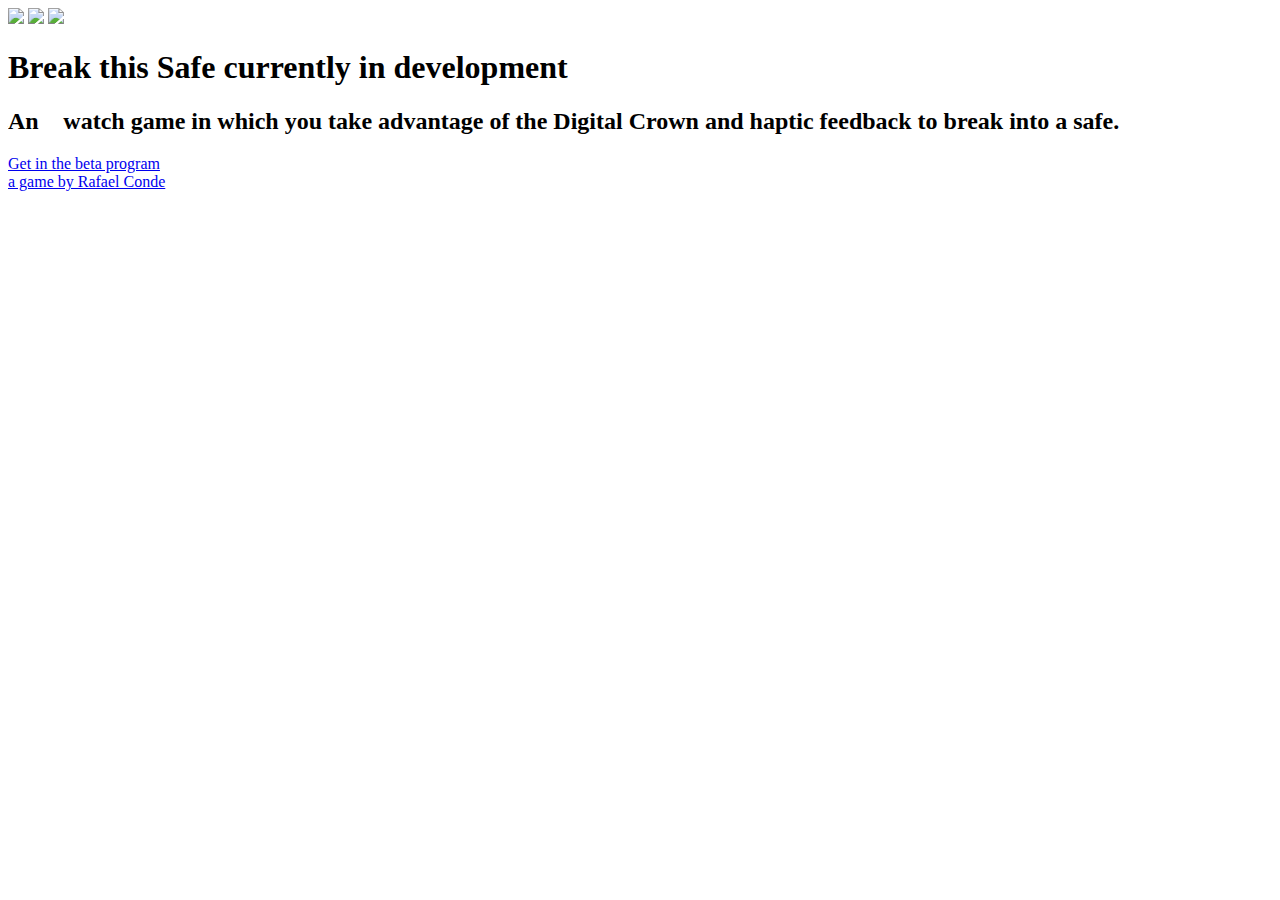
==== index.html @ e85db26f "Google Analytics" ====
<!doctype html>
<html class="no-js" lang="en">
  <head>
    <meta charset="utf-8" />
    <title>⌚ Break this Safe️</title>
    <meta name="description" content="An inovative game for your WATCH">
    <meta name="author" content="Rafael Conde">
    <meta name="viewport" content="initial-scale=1.0" />
    <link rel="stylesheet" href="css/style.css"/>
  </head>
  <body>
    <div class="column1">
      <div class="image-wrapper">
        <img src="assets/watch.png" id="watch">
        <img src="assets/UI.png" id="ui">
        <img src="assets/knob.png" id="knob">
      </div>
    </div>
    <div class="column2">
      <div class="content-wrapper">
        <div class="text-wrapper">
          <h1>Break this Safe <span class="greyed-out uppercase">currently&nbsp;in&nbsp;development</span></h1>
          <h2>An <span class="smallcaps">watch</span> game in which you take advantage of the Digital&nbsp;Crown and haptic feedback to break into a safe.</h2>
          <a href="mailto:rafahari@me.com?Subject=Hi%20Rafa!%20About%20that%20beta%20test" target="_top" class="button uppercase">Get in the beta program</a>
        </div>
      </div>
    </div>
    <div class="footer">
      <span class="greyed-out uppercase"><a href="http://rafaelconde.net">a game by Rafael Conde</a></span>
    </div>
    <script>
      (function(i,s,o,g,r,a,m){i['GoogleAnalyticsObject']=r;i[r]=i[r]||function(){
      (i[r].q=i[r].q||[]).push(arguments)},i[r].l=1*new Date();a=s.createElement(o),
      m=s.getElementsByTagName(o)[0];a.async=1;a.src=g;m.parentNode.insertBefore(a,m)
      })(window,document,'script','//www.google-analytics.com/analytics.js','ga');

      ga('create', 'UA-40334735-5', 'auto');
      ga('send', 'pageview');

    </script>
  </body>
</html>
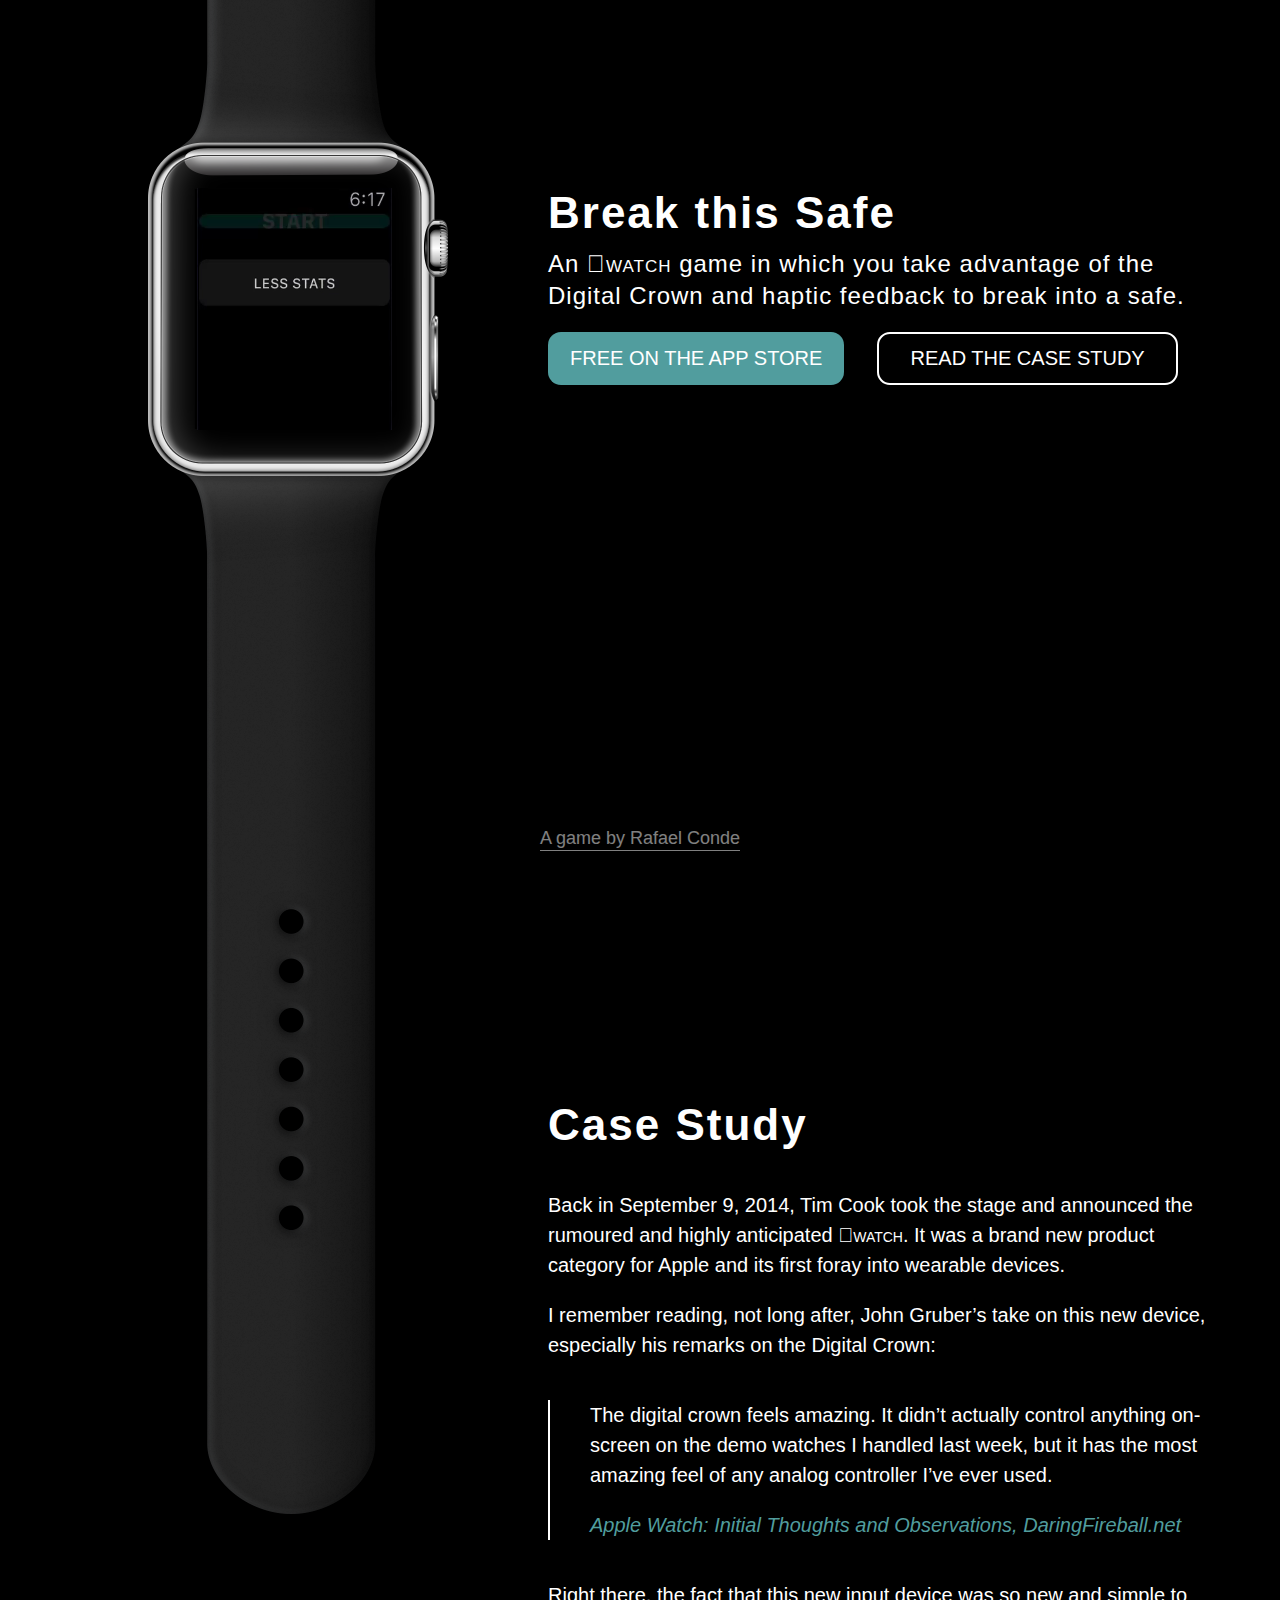
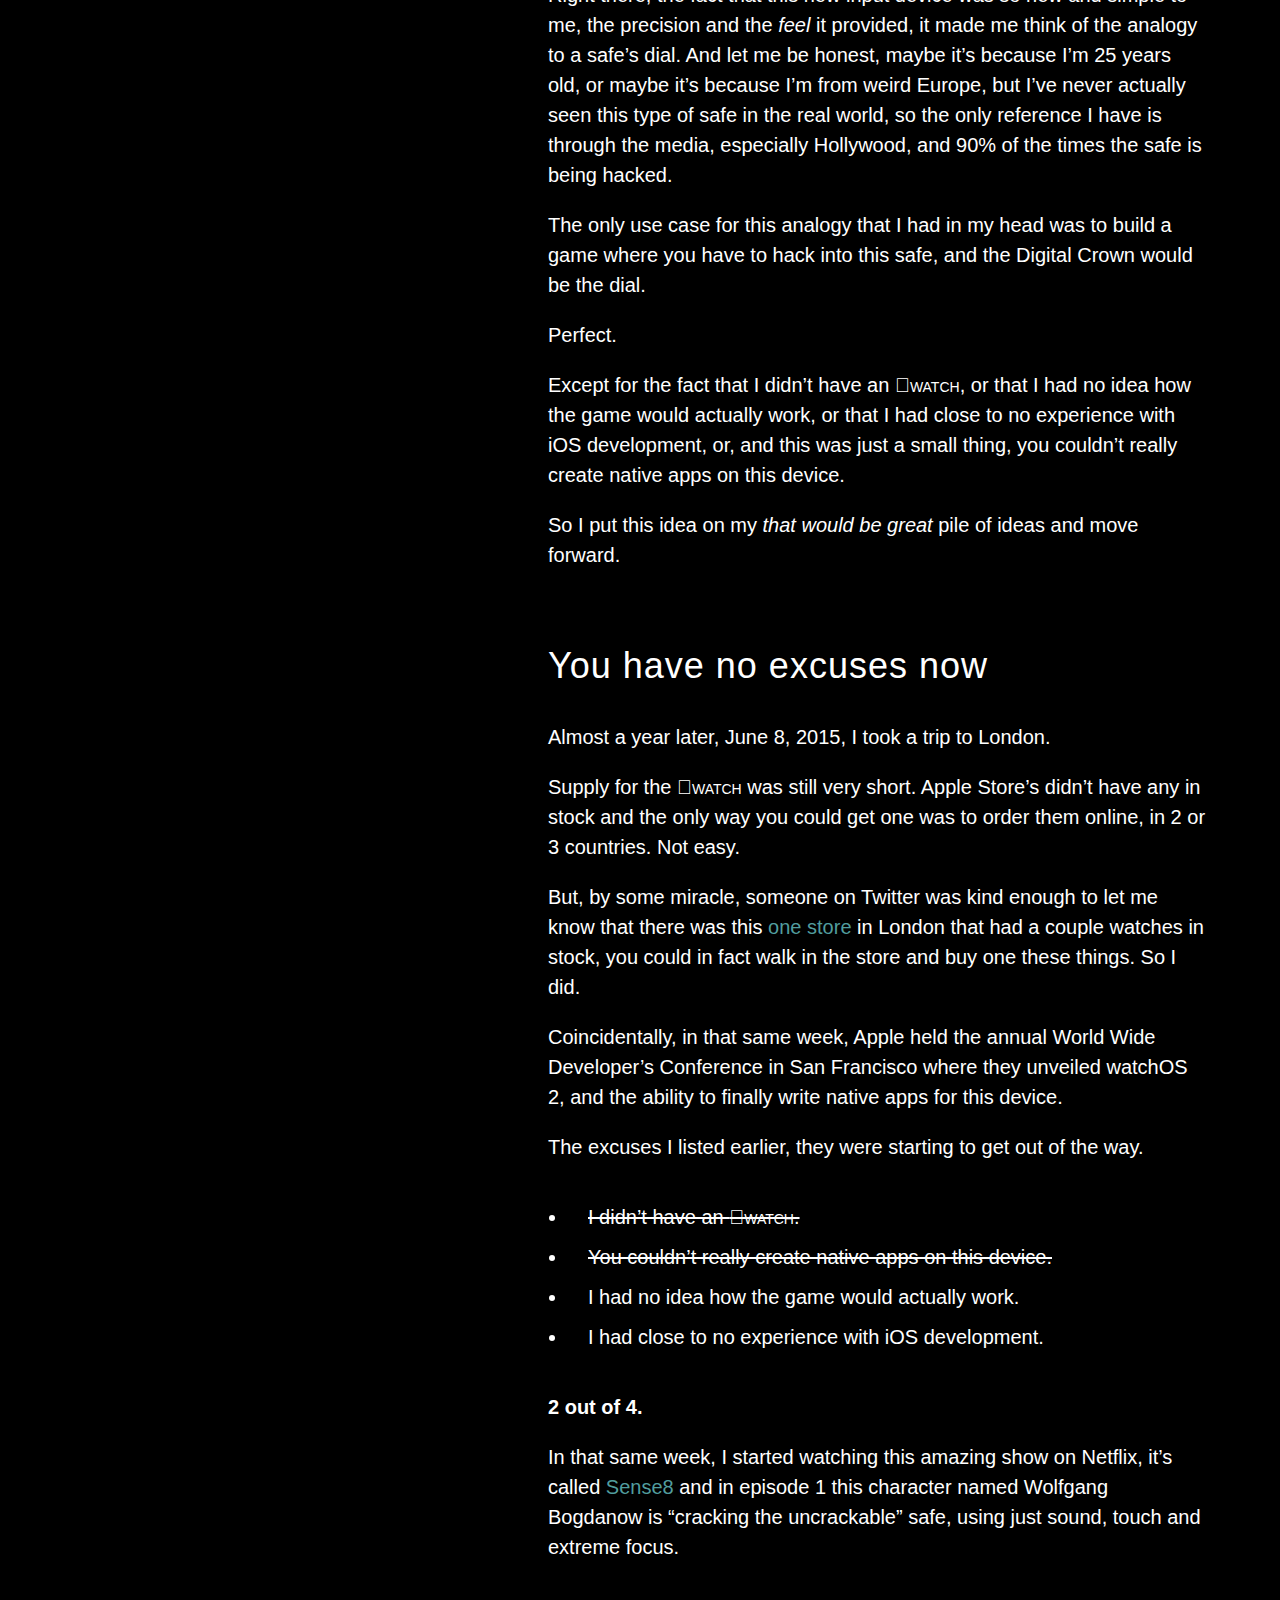
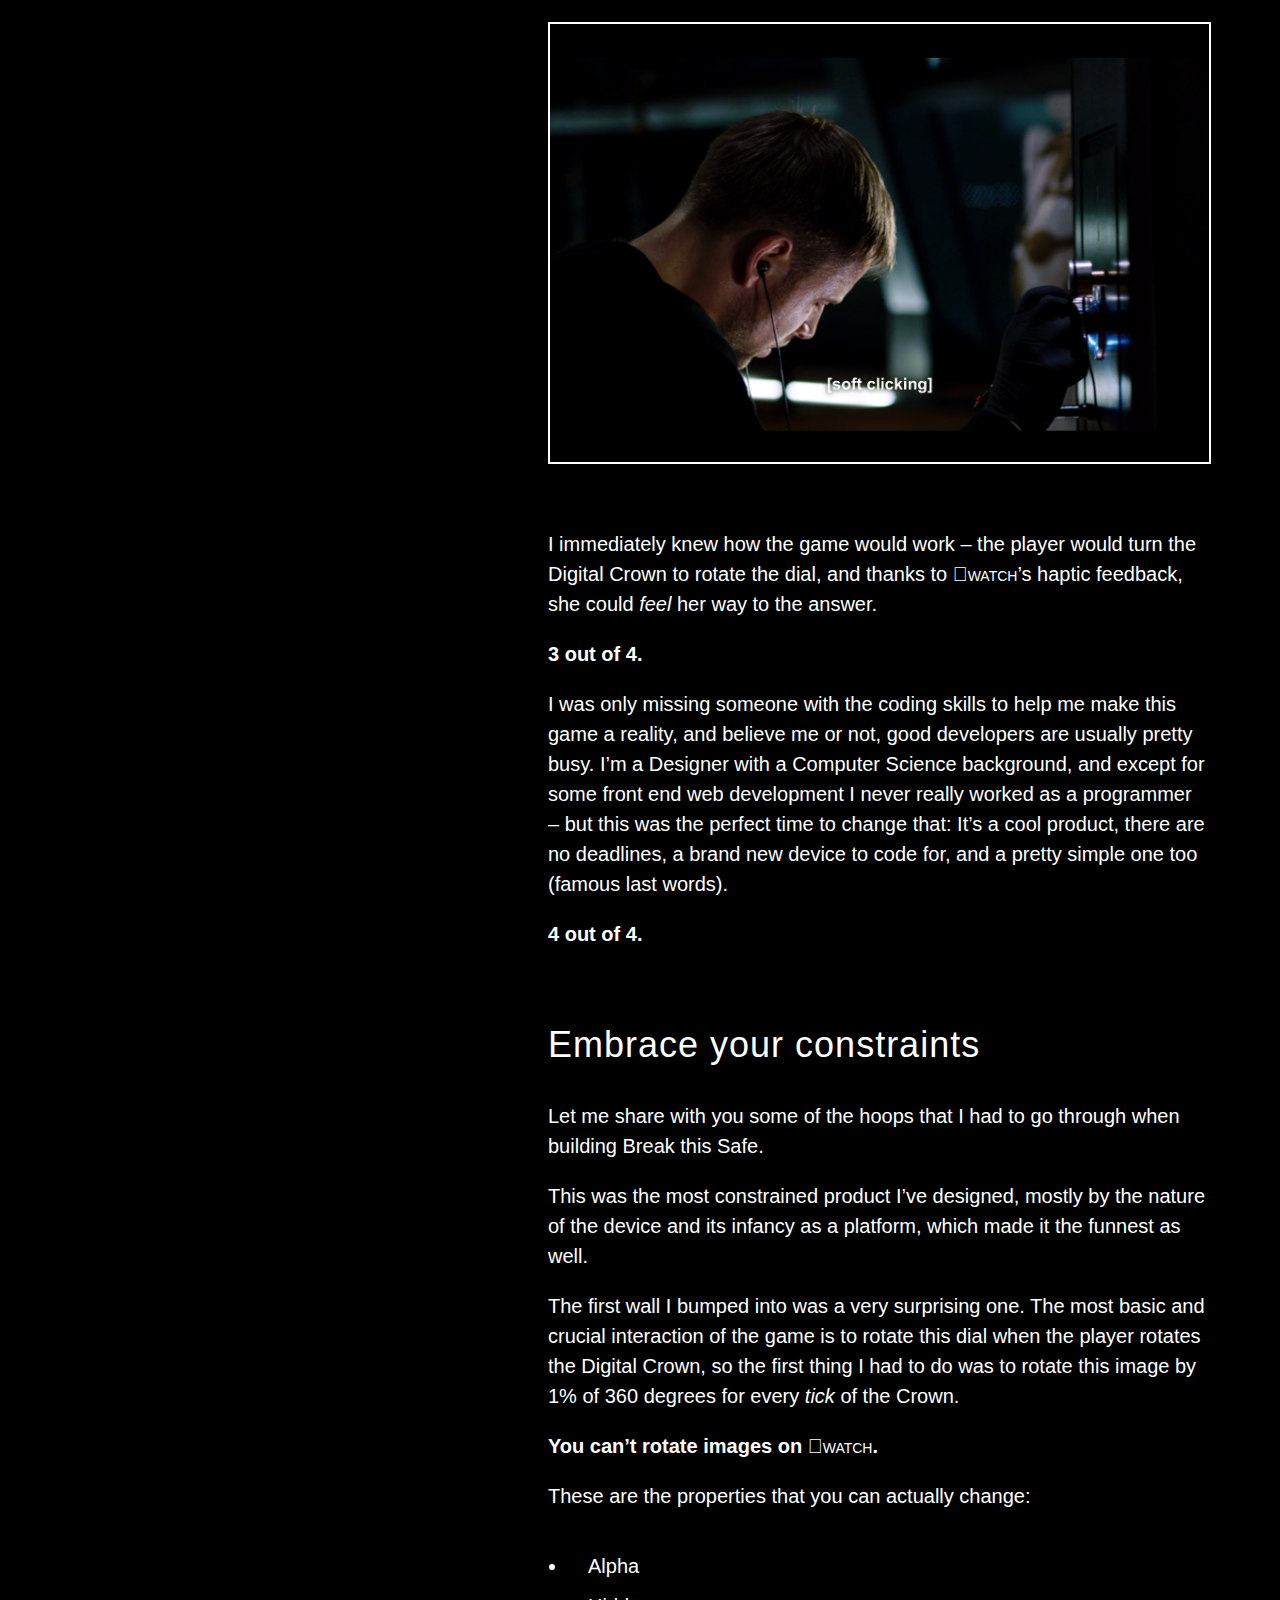
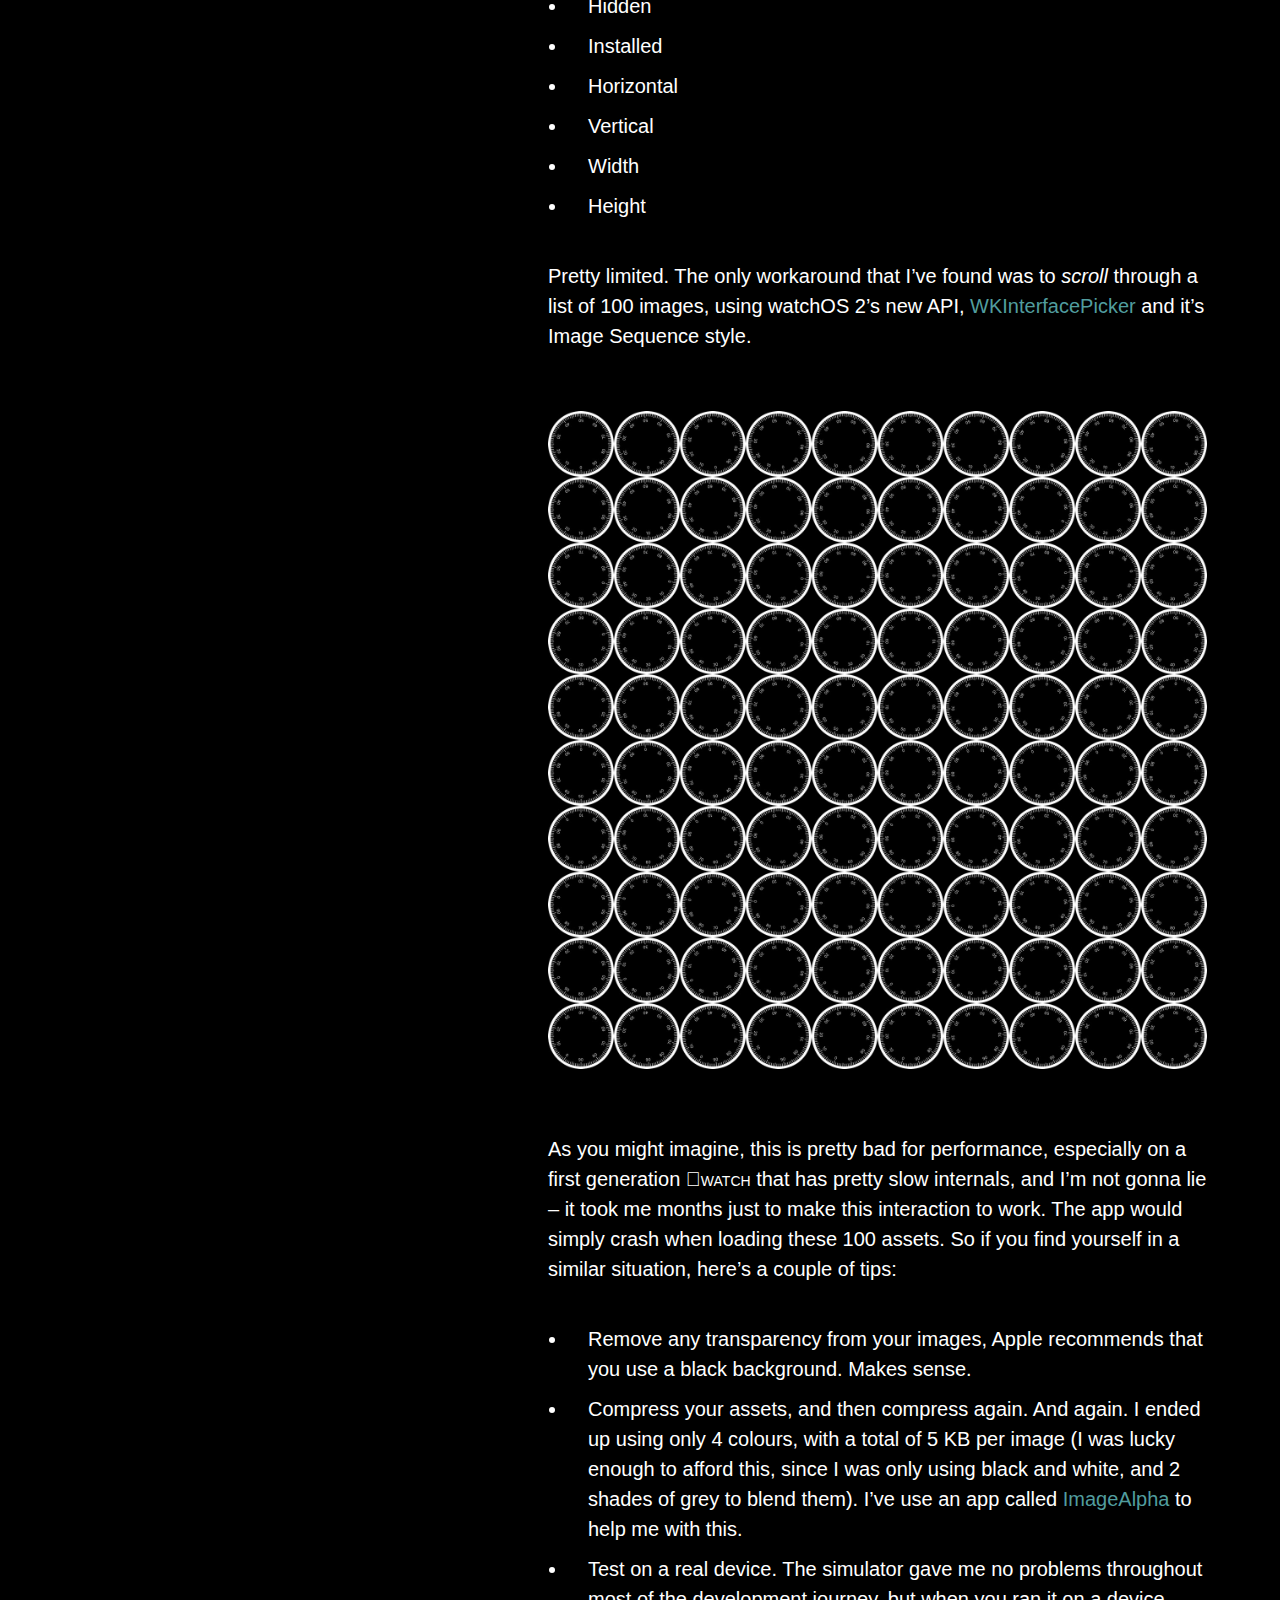
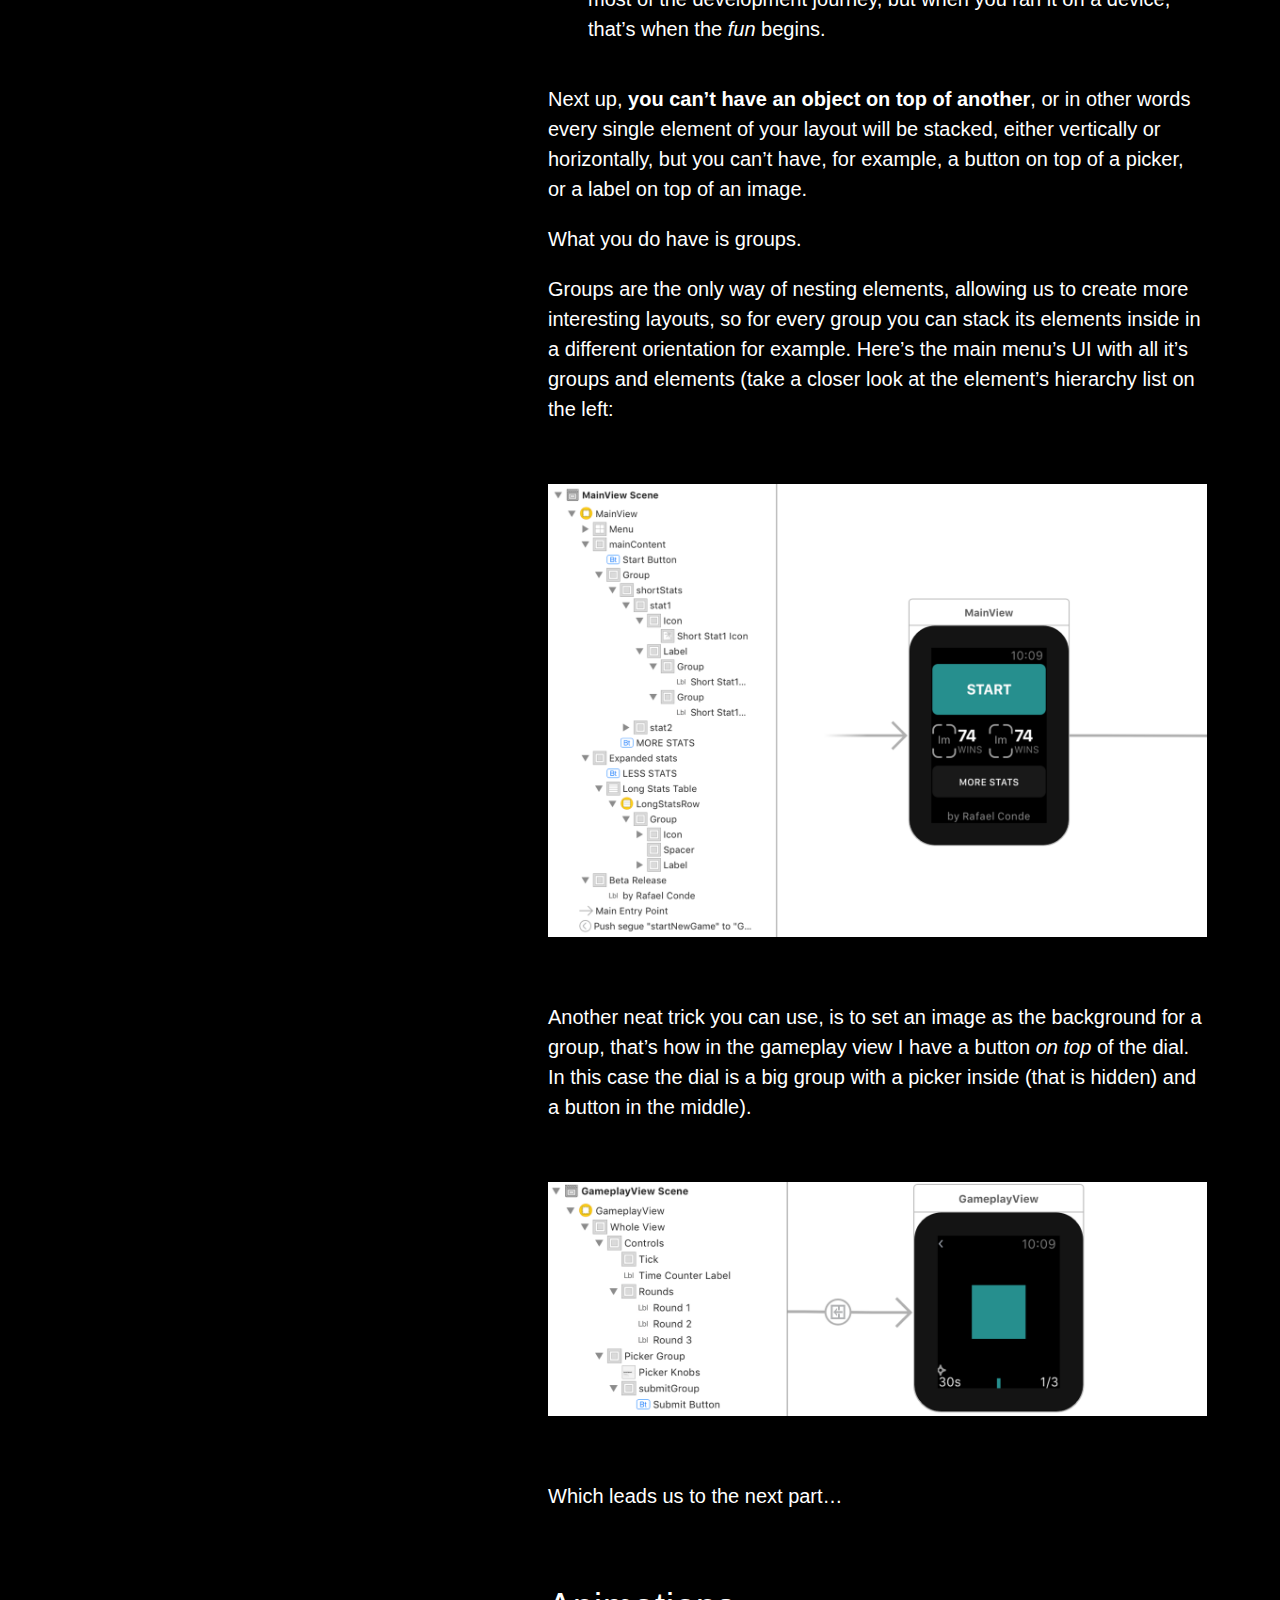
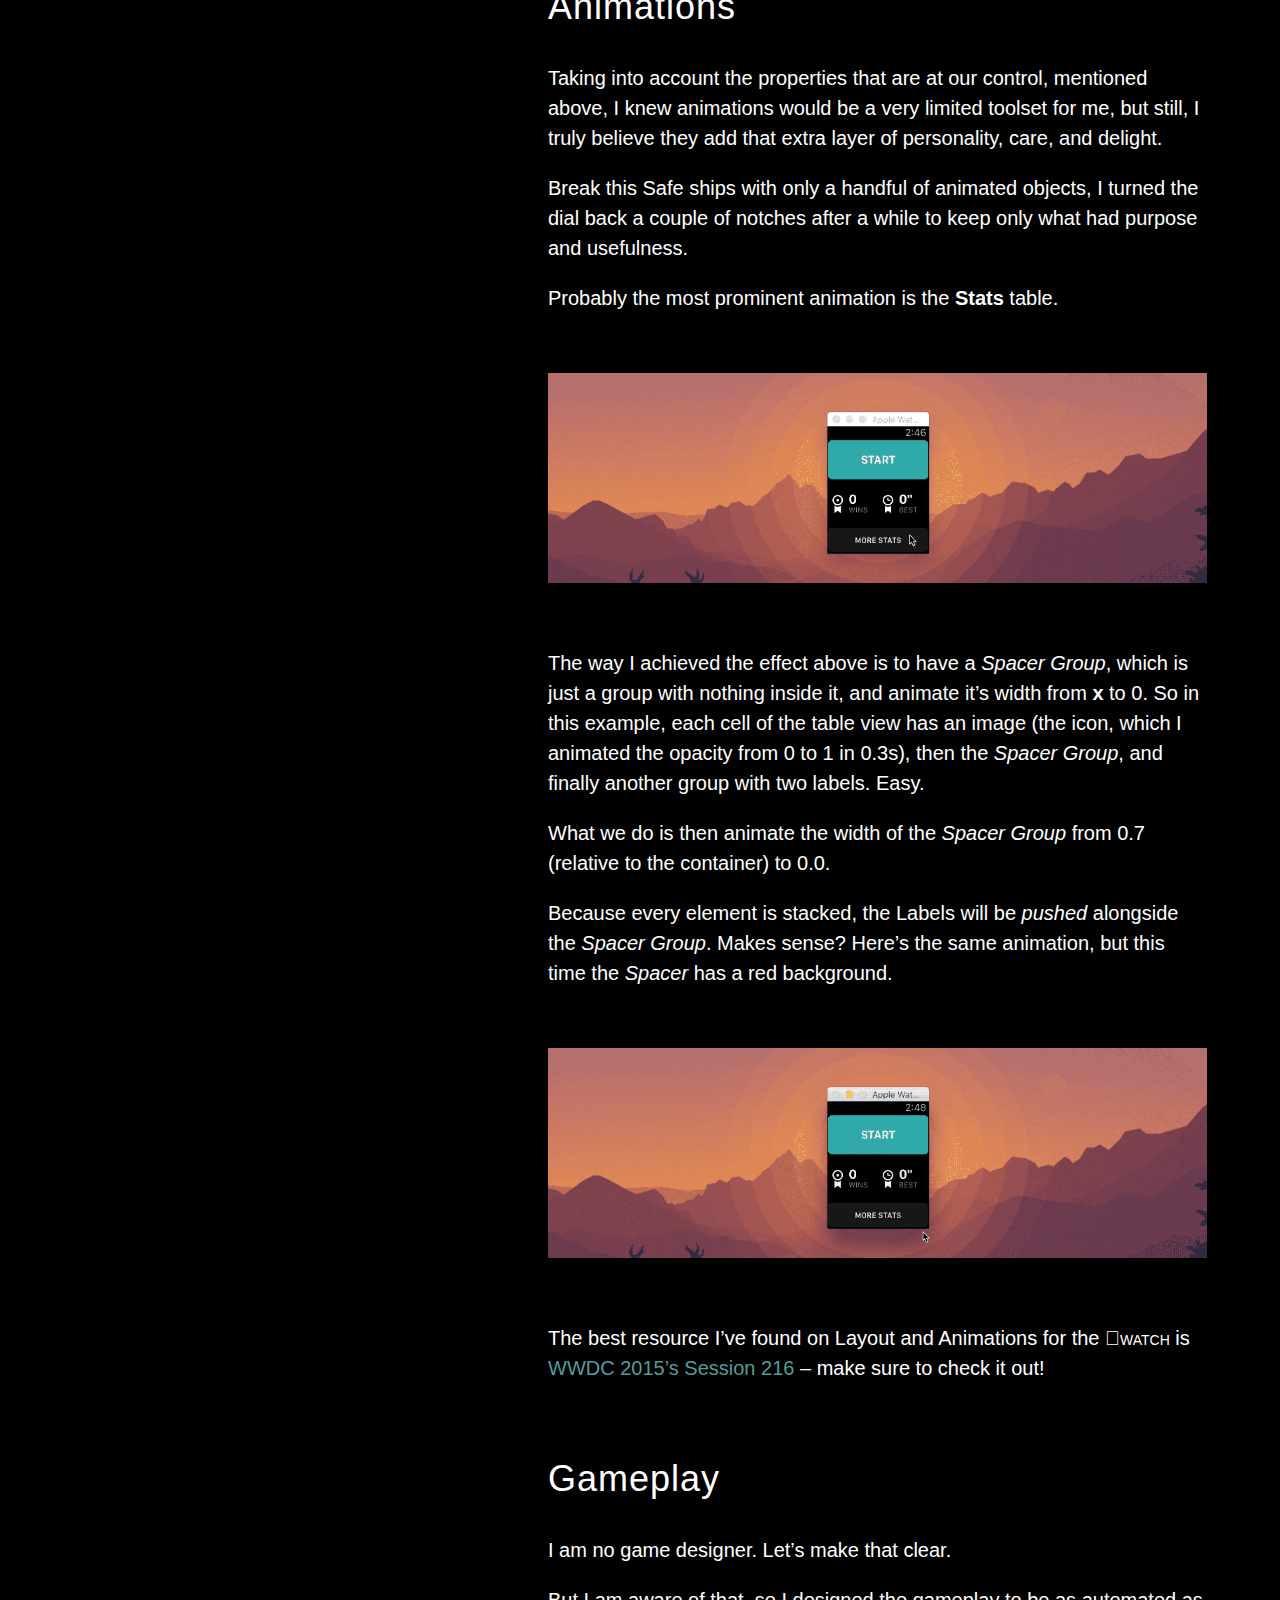
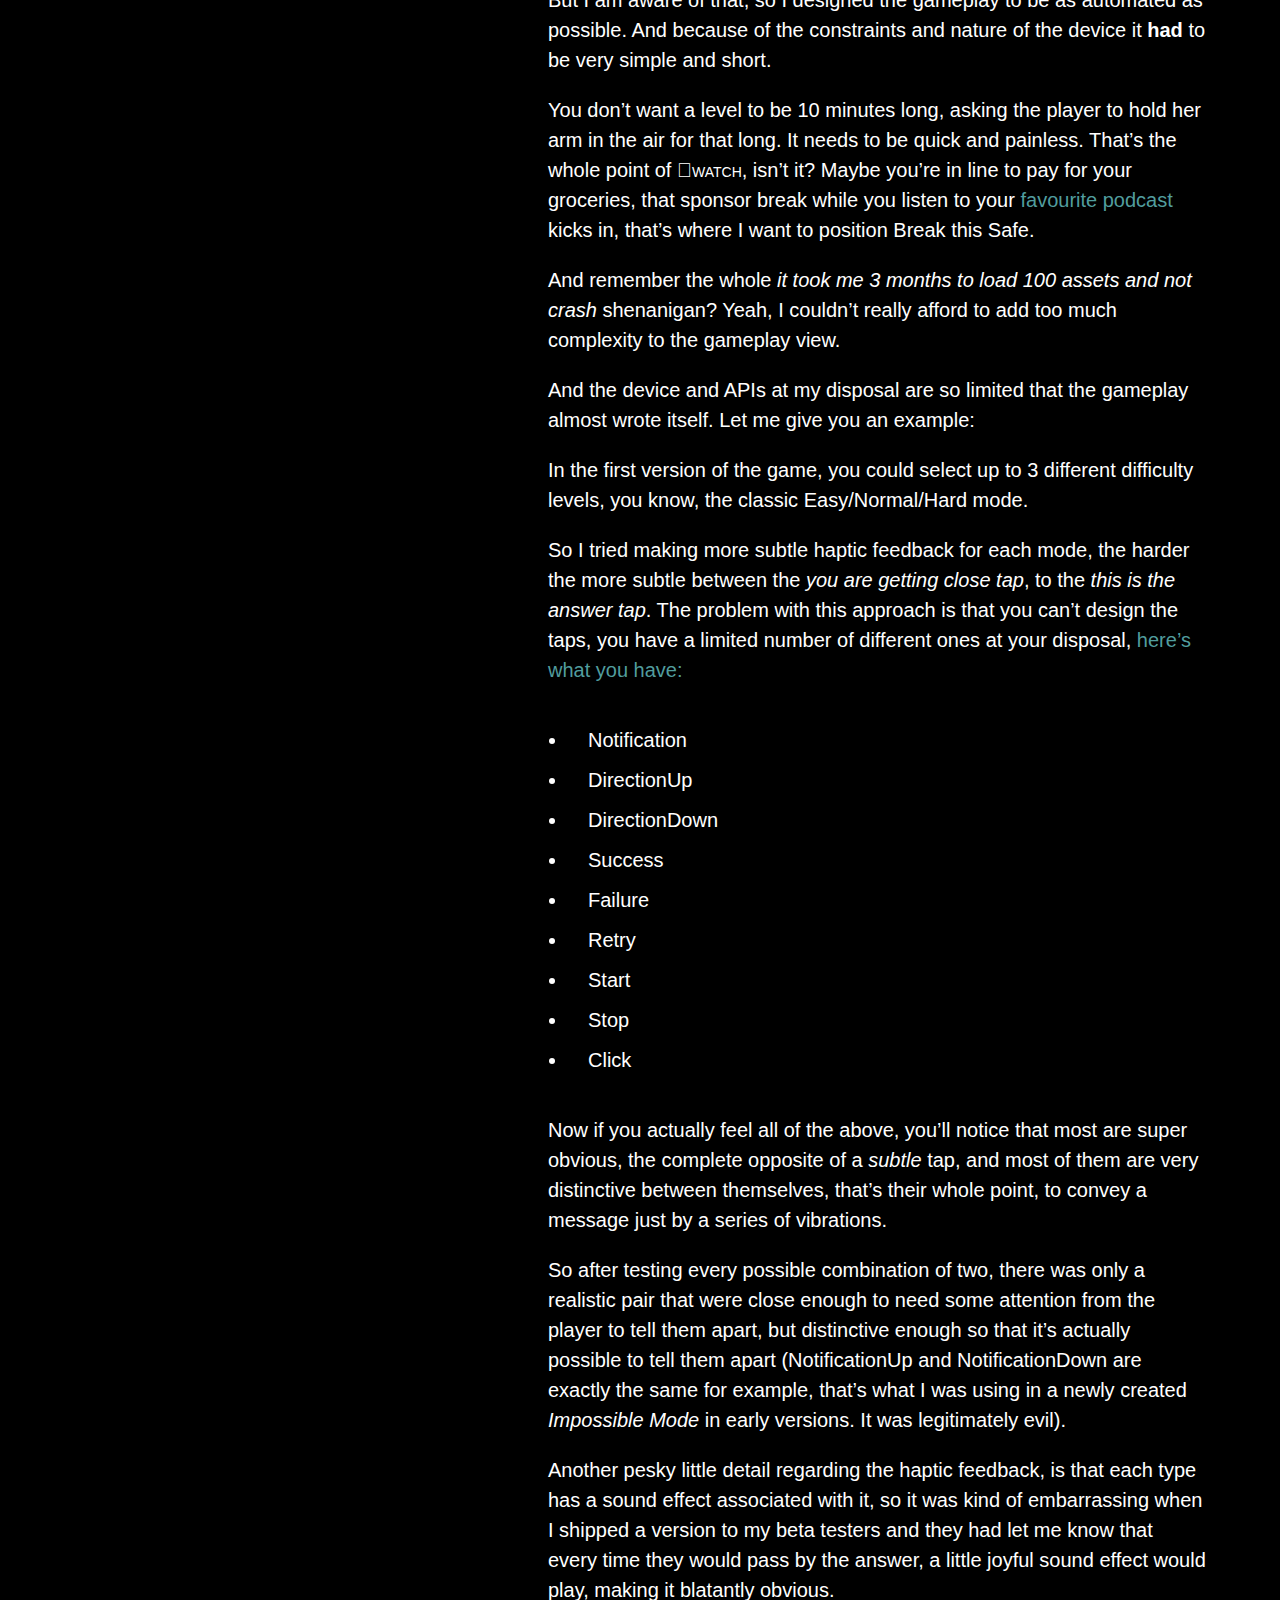
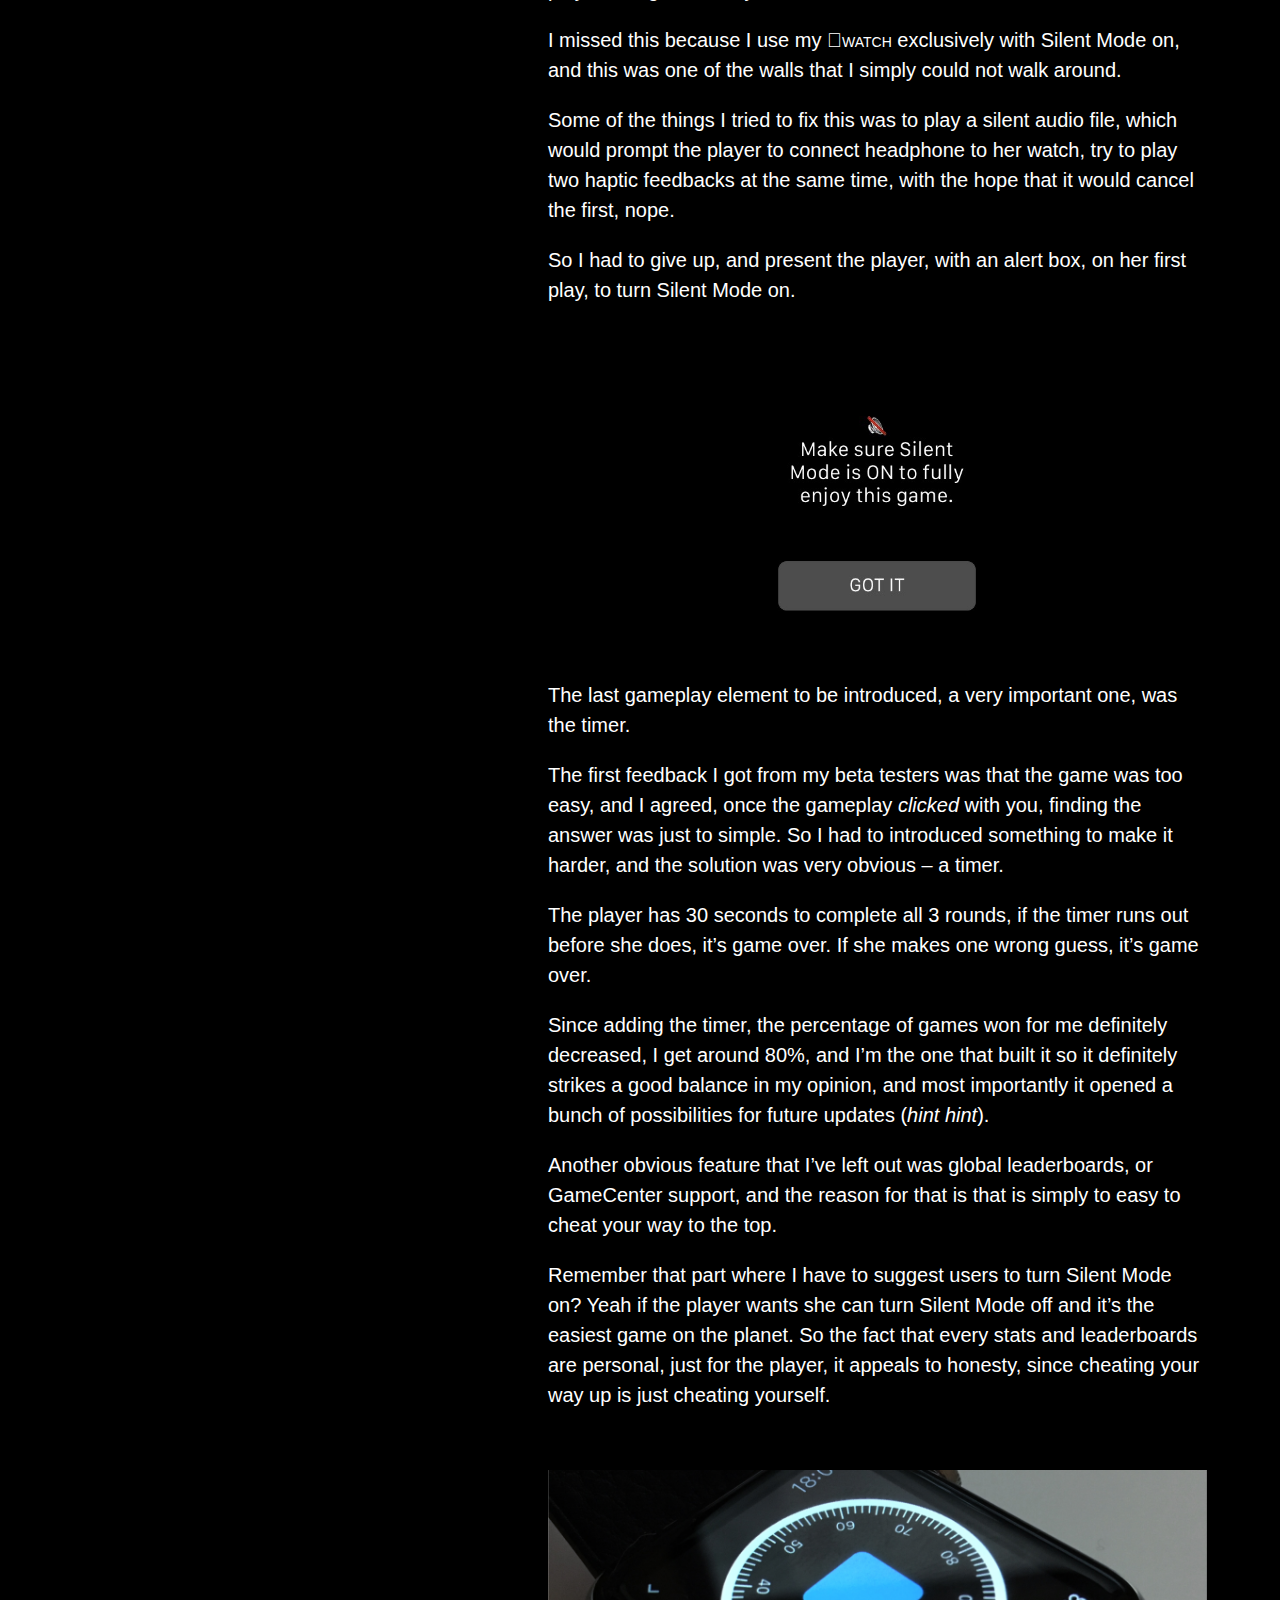
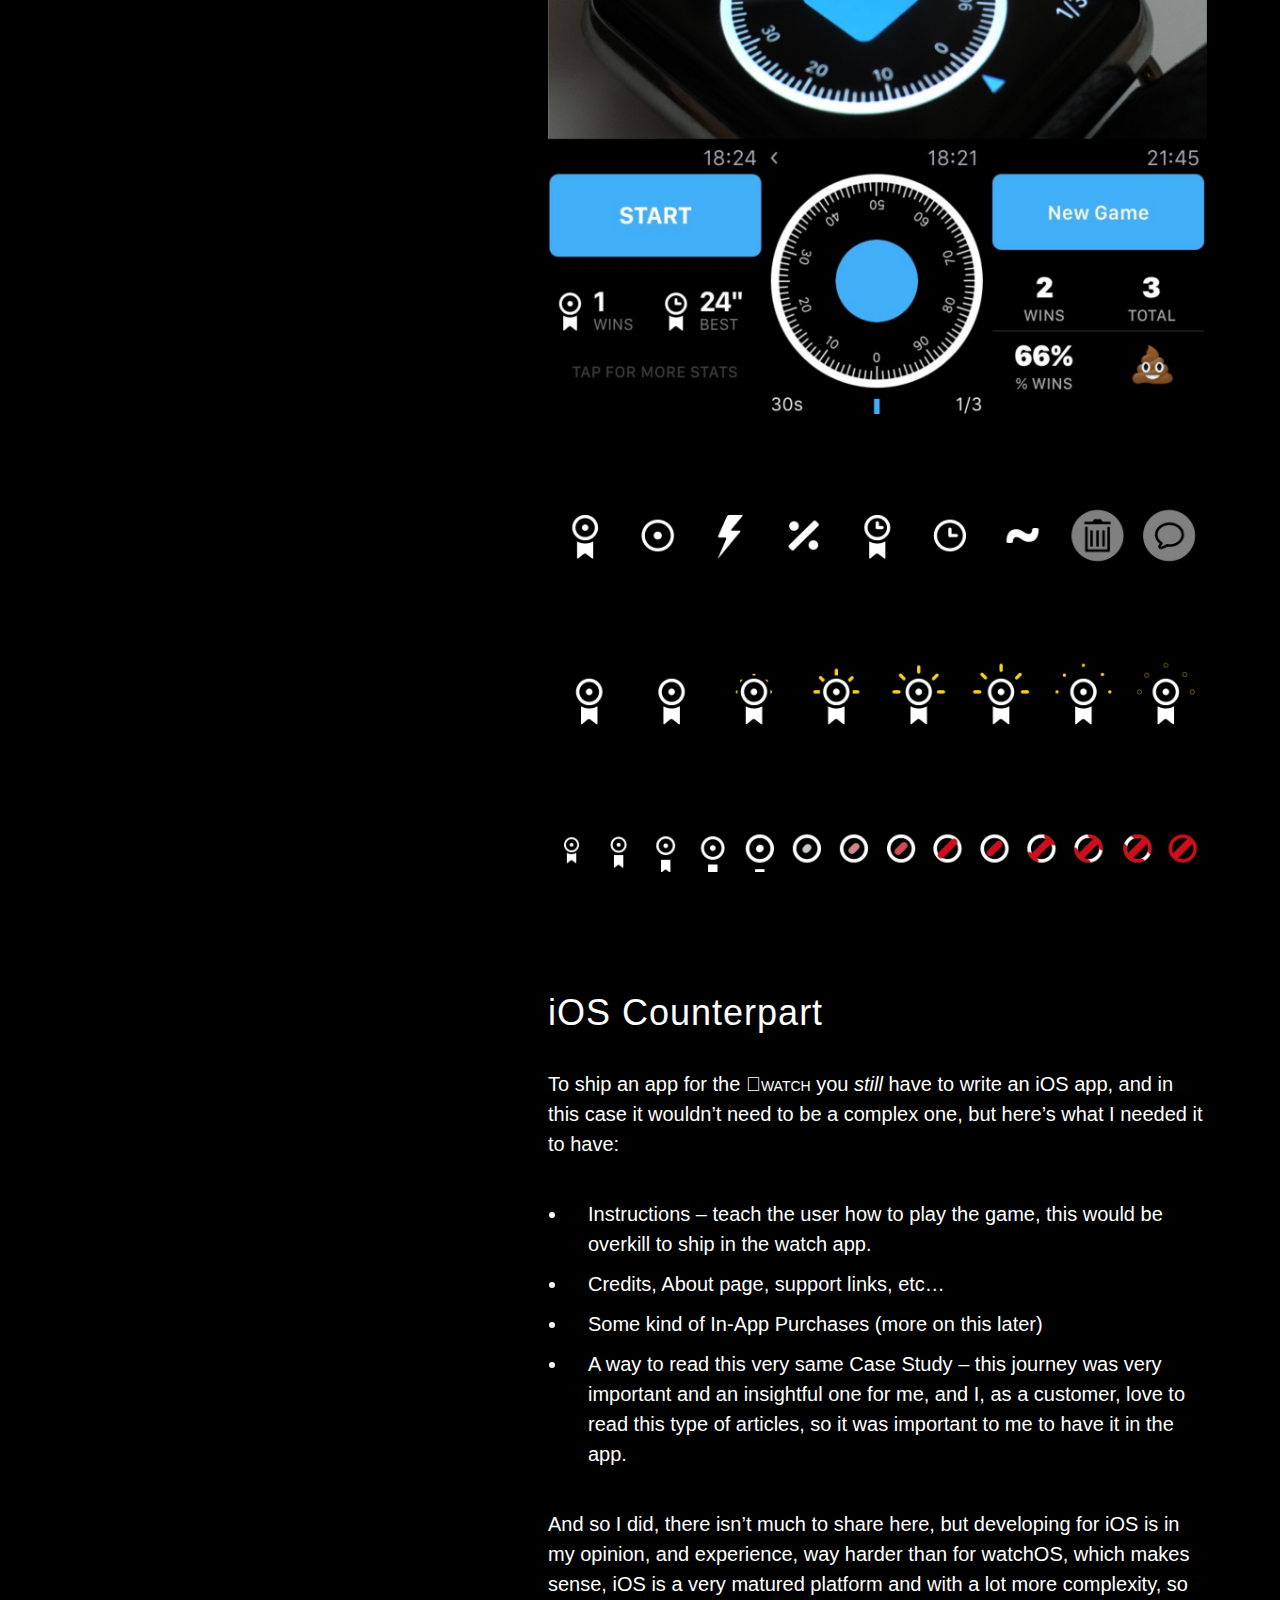
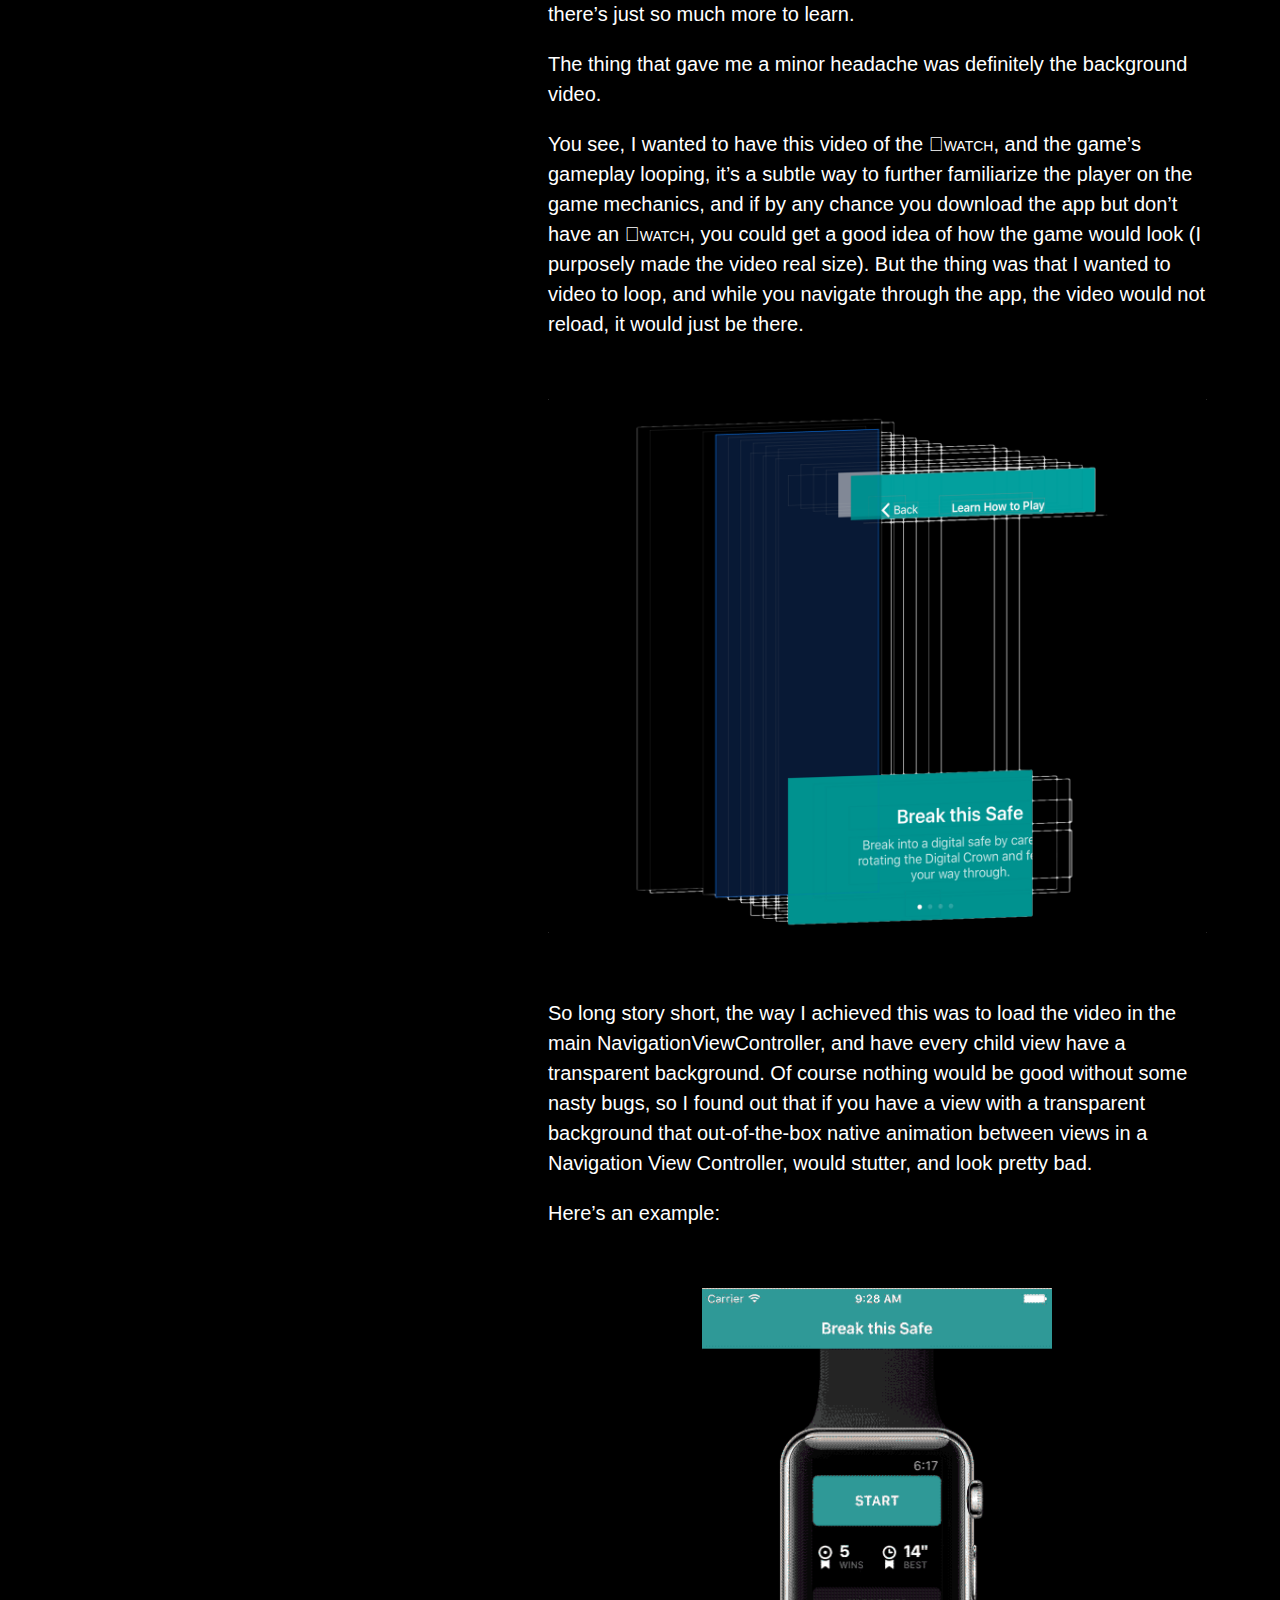
==== commit fb115663: "Case Study and slight redesign" ====
--- a/index.html
+++ b/index.html
@@ -9,24 +9,289 @@
     <link rel="stylesheet" href="css/style.css"/>
   </head>
   <body>
-    <div class="column1">
-      <div class="image-wrapper">
-        <img src="assets/watch.png" id="watch">
-        <img src="assets/UI.png" id="ui">
-        <img src="assets/knob.png" id="knob">
-      </div>
-    </div>
-    <div class="column2">
-      <div class="content-wrapper">
-        <div class="text-wrapper">
-          <h1>Break this Safe <span class="greyed-out uppercase">currently&nbsp;in&nbsp;development</span></h1>
-          <h2>An <span class="smallcaps">watch</span> game in which you take advantage of the Digital&nbsp;Crown and haptic feedback to break into a safe.</h2>
-          <a href="mailto:rafahari@me.com?Subject=Hi%20Rafa!%20About%20that%20beta%20test" target="_top" class="button uppercase">Get in the beta program</a>
+    <div class="gangsta-wrapper">
+      <div class="column1">
+        <div class="image-wrapper">
+          <img src="assets/watch.png" id="watch">
+          <video id="video" class="ui" preload="auto" muted="true" loop="loop" autoplay="true">
+            <source src="assets/gameplayVideo.mp4" type="video/mp4">
+          </video>
+          <img src="assets/poster.png" id="poster" class="ui">
         </div>
       </div>
-    </div>
-    <div class="footer">
-      <span class="greyed-out uppercase"><a href="http://rafaelconde.net">a game by Rafael Conde</a></span>
+      <div class="column2">
+        <div class="content-wrapper">
+          <div class="text-wrapper">
+            <h1>Break this Safe</h1>
+            <h2>An <span class="smallcaps">watch</span> game in which you take advantage of the Digital&nbsp;Crown and haptic feedback to break into a safe.</h2>
+            <a href="#" target="_blank" class="button uppercase">Free on the App Store</a>
+            <a href="#case-study" class="button alt-button uppercase">Read the Case Study</a>
+          </div>
+        </div>
+      </div>
+      <div class="footer">
+        <span class="greyed-out"><a href="http://rafaelconde.net" target="_blank">A game by Rafael Conde</a></span>
+      </div>
+    </div> <!-- gangsta-wrapper -->
+    <div class="" id="case-study">
+      <div class="column1">
+      </div>
+      <div class="column2">
+        <div class="content-wrapper">
+          <div class="text-wrapper">
+            <h1>Case Study</h1>
+
+            <p>Back in September 9, 2014, Tim Cook took the stage and announced the rumoured and highly anticipated <span class="smallcaps">watch</span>. It was a brand new product category for Apple and its first foray into wearable devices.</p>
+
+            <p>I remember reading, not long after, John Gruber&#8217;s take on this new device, especially his remarks on the Digital Crown:</p>
+
+            <blockquote>
+              <p>The digital crown feels amazing. It didn’t actually control anything on-screen on the demo watches I handled last week, but it has the most amazing feel of any analog controller I’ve ever used.</p>
+
+              <p><a target="_blank" href="https://daringfireball.net/2014/09/apple_watch"><em>Apple Watch: Initial Thoughts and Observations, DaringFireball.net</em></a></p>
+            </blockquote>
+
+            <p>Right there, the fact that this new input device was so new and simple to me, the precision and the <em>feel</em> it provided, it made me think of the analogy to a safe&#8217;s dial. And let me be honest, maybe it&#8217;s because I&#8217;m 25 years old, or maybe it&#8217;s because I&#8217;m from weird Europe, but I&#8217;ve never actually seen this type of safe in the real world, so the only reference I have is through the media, especially Hollywood, and 90% of the times the safe is being hacked.</p>
+
+            <p>The only use case for this analogy that I had in my head was to build a game where you have to hack into this safe, and the Digital Crown would be the dial. </p>
+
+            <p>Perfect.</p>
+
+            <p>Except for the fact that I didn&#8217;t have an <span class="smallcaps">watch</span>, or that I had no idea how the game would actually work, or that I had close to no experience with iOS development, or, and this was just a small thing, you couldn&#8217;t really create native apps on this device.</p>
+
+            <p>So I put this idea on my <em>that would be great</em> pile of ideas and move forward.</p>
+
+            <h2 id="youhavenoexcusesnow">You have no excuses now</h2>
+
+            <p>Almost a year later, June 8, 2015, I took a trip to London.</p>
+
+            <p>Supply for the <span class="smallcaps">watch</span> was still very short. Apple Store&#8217;s didn&#8217;t have any in stock and the only way you could get one was to order them online, in 2 or 3 countries. Not easy.</p>
+
+            <p>But, by some miracle, someone on Twitter was kind enough to let me know that there was this <a target="_blank" href="http://london.doverstreetmarket.com">one store</a> in London that had a couple watches in stock, you could in fact walk in the store and buy one these things. So I did.</p>
+
+            <p>Coincidentally, in that same week, Apple held the annual World Wide Developer&#8217;s Conference in San Francisco where they unveiled watchOS 2, and the ability to finally write native apps for this device.</p>
+
+            <p>The excuses I listed earlier, they were starting to get out of the way.</p>
+
+            <ul>
+              <li><span class="strikethrough">I didn&#8217;t have an <span class="smallcaps">watch</span>.</span></li>
+              <li><span class="strikethrough">You couldn&#8217;t really create native apps on this device.</span></li>
+              <li>I had no idea how the game would actually work.</li>
+              <li>I had close to no experience with iOS development.</li>
+            </ul>
+
+            <p><strong>2 out of 4.</strong></p>
+
+            <p>In that same week, I started watching this amazing show on Netflix, it&#8217;s called <a target="_blank" href="http://www.imdb.com/title/tt2431438/">Sense8</a> and in episode 1 this character named Wolfgang Bogdanow is &#8220;cracking the uncrackable&#8221; safe, using just sound, touch and extreme focus. </p>
+
+            <img src="assets/sense8.png" class="with-border" alt="Sense8 Lock-picking scene"/>
+
+            <p>I immediately knew how the game would work – the player would turn the Digital Crown to rotate the dial, and thanks to <span class="smallcaps">watch</span>&#8217;s haptic feedback, she could <em>feel</em> her way to the answer.</p>
+
+            <p><strong>3 out of 4.</strong></p>
+
+            <p>I was only missing someone with the coding skills to help me make this game a reality, and believe me or not, good developers are usually pretty busy. I&#8217;m a Designer with a Computer Science background, and except for some front end web development I never really worked as a programmer – but this was the perfect time to change that: It&#8217;s a cool product, there are no deadlines, a brand new device to code for, and a pretty simple one too (famous last words).</p>
+
+            <p><strong>4 out of 4.</strong></p>
+
+            <h2 id="embraceyourconstraints">Embrace your constraints</h2>
+
+            <p>Let me share with you some of the hoops that I had to go through when building Break this Safe.</p>
+
+            <p>This was the most constrained product I&#8217;ve designed, mostly by the nature of the device and its infancy as a platform, which made it the funnest as well.</p>
+
+            <p>The first wall I bumped into was a very surprising one. The most basic and crucial interaction of the game is to rotate this dial when the player rotates the Digital Crown, so the first thing I had to do was to rotate this image by 1% of 360 degrees for every <em>tick</em> of the Crown.</p>
+
+            <p><strong>You can&#8217;t rotate images on <span class="smallcaps">watch</span>.</strong></p>
+
+            <p>These are the properties that you can actually change:</p>
+
+            <ul>
+              <li>Alpha</li>
+              <li>Hidden</li>
+              <li>Installed</li>
+              <li>Horizontal</li>
+              <li>Vertical</li>
+              <li>Width</li>
+              <li>Height</li>
+            </ul>
+
+            <p>Pretty limited. The only workaround that I&#8217;ve found was to <em>scroll</em> through a list of 100 images, using watchOS 2&#8217;s new API, <a target="_blank" href="https://developer.apple.com/library/watchos/documentation/WatchKit/Reference/WKInterfacePicker_class/">WKInterfacePicker</a> and it&#8217;s Image Sequence style.</p>
+
+            <img src="assets/assets.jpg" alt="Assets for the knob" />
+
+            <p>As you might imagine, this is pretty bad for performance, especially on a first generation <span class="smallcaps">watch</span> that has pretty slow internals, and I&#8217;m not gonna lie – it took me months just to make this interaction to work. The app would simply crash when loading these 100 assets. So if you find yourself in a similar situation, here&#8217;s a couple of tips:</p>
+
+            <ul>
+              <li>Remove any transparency from your images, Apple recommends that you use a black background. Makes sense.</li>
+              <li>Compress your assets, and then compress again. And again. I ended up using only 4 colours, with a total of 5 KB per image (I was lucky enough to afford this, since I was only using black and white, and 2 shades of grey to blend them). I&#8217;ve use an app called <a target="_blank" href="https://pngmini.com">ImageAlpha</a> to help me with this.</li>
+              <li>Test on a real device. The simulator gave me no problems throughout most of the development journey, but when you ran it on a device, that&#8217;s when the <em>fun</em> begins.</li>
+            </ul>
+
+            <p>Next up, <strong>you can&#8217;t have an object on top of another</strong>, or in other words every single element of your layout will be stacked, either vertically or horizontally, but you can&#8217;t have, for example, a button on top of a picker, or a label on top of an image.</p>
+
+            <p>What you do have is groups.</p>
+
+            <p>Groups are the only way of nesting elements, allowing us to create more interesting layouts, so for every group you can stack its elements inside in a different orientation for example. Here&#8217;s the main menu&#8217;s UI with all it&#8217;s groups and elements (take a closer look at the element&#8217;s hierarchy list on the left:</p>
+
+            <img src="assets/groupsAndLayout.png" alt="Main Menu View" />
+
+            <p>Another neat trick you can use, is to set an image as the background for a group, that&#8217;s how in the gameplay view I have a button <em>on top</em> of the dial.
+            In this case the dial is a big group with a picker inside (that is hidden) and a button in the middle).</p>
+
+            <img src="assets/gameplayView.png" alt="Gameplay View" />
+
+            <p>Which leads us to the next part…</p>
+
+            <h2 id="animations">Animations</h2>
+
+            <p>Taking into account the properties that are at our control, mentioned above, I knew animations would be a very limited toolset for me, but still, I truly believe they add that extra layer of personality, care, and delight.</p>
+
+            <p>Break this Safe ships with only a handful of animated objects, I turned the dial back a couple of notches after a while to keep only what had purpose and usefulness.</p>
+
+            <p>Probably the most prominent animation is the <strong>Stats</strong> table.</p>
+
+            <img src="assets/menuAnimations.gif" alt="Menu Animations" />
+
+            <p>The way I achieved the effect above is to have a <em>Spacer Group</em>, which is just a group with nothing inside it, and animate it&#8217;s width from <strong>x</strong> to 0. So in this example, each cell of the table view has an image (the icon, which I animated the opacity from 0 to 1 in 0.3s), then the <em>Spacer Group</em>, and finally another group with two labels. Easy.</p>
+
+            <p>What we do is then animate the width of the <em>Spacer Group</em> from 0.7 (relative to the container) to 0.0.</p>
+
+            <p>Because every element is stacked, the Labels will be <em>pushed</em> alongside the <em>Spacer Group</em>. Makes sense? Here&#8217;s the same animation, but this time the <em>Spacer</em> has a red background.</p>
+
+            <img src="assets/menuAnimationsAnnoted.gif" alt="Menu Animations Annoteded" />
+
+            <p>The best resource I&#8217;ve found on Layout and Animations for the <span class="smallcaps">watch</span> is <a target="_blank" href="https://developer.apple.com/videos/play/wwdc2015/216/">WWDC 2015&#8217;s Session 216</a> – make sure to check it out!</p>
+
+            <h2 id="gameplay">Gameplay</h2>
+
+            <p>I am no game designer. Let&#8217;s make that clear.</p>
+
+            <p>But I am aware of that, so I designed the gameplay to be as automated as possible. And because of the constraints and nature of the device it <strong>had</strong> to be very simple and short.</p>
+
+            <p>You don&#8217;t want a level to be 10 minutes long, asking the player to hold her arm in the air for that long. It needs to be quick and painless. That&#8217;s the whole point of <span class="smallcaps">watch</span>, isn&#8217;t it? Maybe you&#8217;re in line to pay for your groceries, that sponsor break while you listen to your <a target="_blank" href="http://layout.fm">favourite podcast</a> kicks in, that&#8217;s where I want to position Break this Safe.</p>
+
+            <p>And remember the whole <em>it took me 3 months to load 100 assets and not crash</em> shenanigan? Yeah, I couldn&#8217;t really afford to add too much complexity to the gameplay view.</p>
+
+            <p>And the device and APIs at my disposal are so limited that the gameplay almost wrote itself. Let me give you an example:</p>
+
+            <p>In the first version of the game, you could select up to 3 different difficulty levels, you know, the classic Easy/Normal/Hard mode.</p>
+
+            <p>So I tried making more subtle haptic feedback for each mode, the harder the more subtle between the <em>you are getting close tap</em>, to the <em>this is the answer tap</em>. The problem with this approach is that you can&#8217;t design the taps, you have a limited number of different ones at your disposal, <a target="_blank" href="https://developer.apple.com/library/watchos/documentation/WatchKit/Reference/WKInterfaceDevice_class/#//apple_ref/c/tdef/WKHapticType">here&#8217;s what you have:</a></p>
+
+            <ul>
+              <li>Notification</li>
+              <li>DirectionUp</li>
+              <li>DirectionDown</li>
+              <li>Success</li>
+              <li>Failure</li>
+              <li>Retry</li>
+              <li>Start</li>
+              <li>Stop</li>
+              <li>Click</li>
+            </ul>
+
+            <p>Now if you actually feel all of the above, you&#8217;ll notice that most are super obvious, the complete opposite of a <em>subtle</em> tap, and most of them are very distinctive between themselves, that&#8217;s their whole point, to convey a message just by a series of vibrations.</p>
+
+            <p>So after testing every possible combination of two, there was only a realistic pair that were close enough to need some attention from the player to tell them apart, but distinctive enough so that it&#8217;s actually possible to tell them apart (NotificationUp and NotificationDown are exactly the same for example, that&#8217;s what I was using in a newly created <em>Impossible Mode</em> in early versions. It was legitimately evil).</p>
+
+            <p>Another pesky little detail regarding the haptic feedback, is that each type has a sound effect associated with it, so it was kind of embarrassing when I shipped a version to my beta testers and they had let me know that every time they would pass by the answer, a little joyful sound effect would play, making it blatantly obvious.</p>
+
+            <p>I missed this because I use my <span class="smallcaps">watch</span> exclusively with Silent Mode on, and this was one of the walls that I simply could not walk around. </p>
+
+            <p>Some of the things I tried to fix this was to play a silent audio file, which would prompt the player to connect headphone to her watch, try to play two haptic feedbacks at the same time, with the hope that it would cancel the first, nope.</p>
+
+            <p>So I had to give up, and present the player, with an alert box, on her first play, to turn Silent Mode on.</p>
+
+            <div class="image-center">
+              <img src="assets/silent.jpg" class="watch-screenshot" alt="Please turn Silent Mode on" />
+            </div>
+
+            <p>The last gameplay element to be introduced, a very important one, was the timer.</p>
+
+            <p>The first feedback I got from my beta testers was that the game was too easy, and I agreed, once the gameplay <em>clicked</em> with you, finding the answer was just to simple. So I had to introduced something to make it harder, and the solution was very obvious – a timer.</p>
+
+            <p>The player has 30 seconds to complete all 3 rounds, if the timer runs out before she does, it&#8217;s game over. If she makes one wrong guess, it&#8217;s game over.</p>
+
+            <p>Since adding the timer, the percentage of games won for me definitely decreased, I get around 80%, and I&#8217;m the one that built it so it definitely strikes a good balance in my opinion, and most importantly it opened a bunch of possibilities for future updates (<em>hint hint</em>).</p>
+
+            <p>Another obvious feature that I&#8217;ve left out was global leaderboards, or GameCenter support, and the reason for that is that is simply to easy to cheat your way to the top.</p>
+
+            <p>Remember that part where I have to suggest users to turn Silent Mode on? Yeah if the player wants she can turn Silent Mode off and it&#8217;s the easiest game on the planet. So the fact that every stats and leaderboards are personal, just for the player, it appeals to honesty, since cheating your way up is just cheating yourself.</p>
+
+            <img src="assets/oldVersions.png" alt="Older Versions of the game" />
+
+            <img src="assets/iconSet.png" alt="Icon Set" />
+
+            <img src="assets/winAnimation.png" alt="Win Animation" />
+
+            <img src="assets/gameOverAnimation.png" alt="Game Over Animation" />
+
+            <h2 id="ioscounterpart">iOS Counterpart</h2>
+
+            <p>To ship an app for the <span class="smallcaps">watch</span> you <em>still</em> have to write an iOS app, and in this case it wouldn&#8217;t need to be a complex one, but here&#8217;s what I needed it to have:</p>
+
+            <ul>
+              <li>Instructions – teach the user how to play the game, this would be overkill to ship in the watch app.</li>
+              <li>Credits, About page, support links, etc&#8230;</li>
+              <li>Some kind of In-App Purchases (more on this later)</li>
+              <li>A way to read this very same Case Study – this journey was very important and an insightful one for me, and I, as a customer, love to read this type of articles, so it was important to me to have it in the app.</li>
+            </ul>
+
+            <p>And so I did, there isn&#8217;t much to share here, but developing for iOS is in my opinion, and experience, way harder than for watchOS, which makes sense, iOS is a very matured platform and with a lot more complexity, so there&#8217;s just so much more to learn.</p>
+
+            <p>The thing that gave me a minor headache was definitely the background video. </p>
+
+            <p>You see, I wanted to have this video of the <span class="smallcaps">watch</span>, and the game&#8217;s gameplay looping, it&#8217;s a subtle way to further familiarize the player on the game mechanics, and if by any chance you download the app but don&#8217;t have an <span class="smallcaps">watch</span>, you could get a good idea of how the game would look (I purposely made the video real size). But the thing was that I wanted to video to loop, and while you navigate through the app, the video would not reload, it would just be there.</p>
+
+            <img src="assets/UISkeleton.png" alt="UI Overview" />
+
+            <p>So long story short, the way I achieved this was to load the video in the main NavigationViewController, and have every child view have a transparent background. Of course nothing would be good without some nasty bugs, so I found out that if you have a view with a transparent background that out-of-the-box native animation between views in a Navigation View Controller, would stutter, and look pretty bad. </p>
+
+            <p>Here&#8217;s an example:</p>
+
+            <div class="image-center">
+              <img src="assets/bug1.gif" class="ios-screenshot" alt="Transition Bug" />
+            </div>
+
+            <p>But it wasn&#8217;t hard to fix, I simply added the transitions myself, a basic change of opacity. Here&#8217;s how the final version of the iOS app looks like:</p>
+
+            <div class="image-center">
+              <img src="assets/iOSConterpartoverview.gif" class="ios-screenshot" alt="iOS app overview" />
+            </div>
+
+            <h2 id="businessmodel">Business Model</h2>
+
+            <p>I&#8217;ve had long discussions about how I would price the game with myself, but after listening to <a target="_blank" href="https://www.relay.fm/radar/18">episode 18 of Under the Radar</a>, a podcast about iOS Development hosted by my heroes <a target="_blank" href="https://marco.org">Marco Arment</a> and <a target="_blank" href="https://david-smith.org">David Smith</a>, I&#8217;ve decided to go with Free, with donations.</p>
+
+            <p>The huge factor that influenced me to take this route is the fact that there is no way to prevent anyone to buy the app, if the player doesn&#8217;t have an <span class="smallcaps">watch</span>. Meaning that if the app would have an upfront cost, I would probably get a ton of emails from people that bought it and had no way to actually play it.</p>
+
+            <p>In-App Purchases were out of the table giving the way the game is built, at the moment I have no way to <em>lock</em> features and still be proud of the result.</p>
+
+            <p>Oh, and I hate ads.</p>
+
+            <p>So in the end I&#8217;ve opted to offer the game for free, with an optional tip jar (again, inspired by David Smith).</p>
+
+            <div class="image-center">
+              <img src="assets/donations.jpg" class="ios-screenshot" alt="Donations" />
+            </div>
+
+            <h2 id="closingremarks">Closing remarks</h2>
+
+            <p>Designing and building this game was the most fun I had in a long time, and a great way for me, a designer, to dip my toes in the programming world – the limitations of this platform were big eye openers and that feeling when you <em>finally</em> find a way around a problem you had, that feeling, is something else!</p>
+
+            <p>To be honest I have no big expectations or goals for this project, I genuinely hope people can have fun playing it and it would be a dream come true if I can justify continued development, I have some big ideas for the future.</p>
+
+            <p>Thank you so much for reading this, which to be honest is more of a journal than a case study, I hope you found it useful in some way.</p>
+
+            <img src="assets/signature.png" class="signature" alt="Signature" />
+            <p>– Rafael Conde</p>
+
+            <img src="assets/logo.png" class="logo" alt="Break this Safe Logo" />
+            <a target="_blank" href="#" target="_top" class="button uppercase">Free on the App Store</a>
+          </div>
+        </div>
+      </div>
     </div>
     <script>
       (function(i,s,o,g,r,a,m){i['GoogleAnalyticsObject']=r;i[r]=i[r]||function(){
@@ -36,7 +301,6 @@
 
       ga('create', 'UA-40334735-5', 'auto');
       ga('send', 'pageview');
-
     </script>
   </body>
 </html>
--- a/css/style.css
+++ b/css/style.css
@@ -0,0 +1,287 @@
+body {
+  font-family: -apple-system,BlinkMacSystemFont,"Segoe UI",Roboto,Oxygen,Ubuntu,Cantarell,"Open Sans","Helvetica Neue",sans-serif;
+  font-weight: 400;
+  font-size: 20px;
+  color: #fff; }
+
+h1 {
+  font-weight: 600;
+  font-size: 44px;
+  letter-spacing: 2px;
+  margin: 0; }
+  @media (max-width: 320px) {
+    h1 {
+      font-size: 36px; } }
+  h1 span {
+    font-size: 20px;
+    letter-spacing: 1px;
+    font-weight: 400; }
+    @media (max-width: 320px) {
+      h1 span {
+        font-size: 18px; } }
+
+h2 {
+  font-size: 24px;
+  font-weight: 300;
+  letter-spacing: 1px;
+  line-height: 32px;
+  margin: 10px 0 20px 0; }
+  @media (max-width: 320px) {
+    h2 {
+      font-size: 20px; } }
+
+a {
+  color: inherit; }
+
+.smallcaps {
+  font-variant: small-caps;
+  font-weight: 500; }
+
+.uppercase {
+  text-transform: uppercase; }
+
+.greyed-out {
+  opacity: 0.5; }
+
+.button {
+  display: block;
+  position: relative;
+  float: left;
+  width: 100%;
+  padding: 15px 0 15px 0;
+  background: #519D9E;
+  border-radius: 13px;
+  text-align: center;
+  font-weight: 500;
+  color: #fff;
+  text-decoration: none;
+  -webkit-transition: background 0.3s ease;
+  -moz-transition: background 0.3s ease;
+  -o-transition: background 0.3s ease;
+  transition: background 0.3s ease; }
+  @media (max-width: 900px) {
+    .button {
+      margin: auto; } }
+  @media (min-width: 500px) {
+    .button {
+      max-width: 45%; } }
+  @media (max-width: 1100px) {
+    .button {
+      max-width: 100%;
+      margin-bottom: 20px; } }
+  .button:hover {
+    background: #1d3839;
+    -webkit-transition: background 0.3s ease;
+    -moz-transition: background 0.3s ease;
+    -o-transition: background 0.3s ease;
+    transition: background 0.3s ease; }
+
+.alt-button {
+  background: none;
+  border: 2px solid #fff;
+  margin-left: 5%;
+  padding: 13px 0 13px 0; }
+  @media (min-width: 500px) {
+    .alt-button {
+      max-width: 45%; } }
+  @media (max-width: 1100px) {
+    .alt-button {
+      max-width: 100%;
+      margin-left: 0; } }
+
+html,
+body {
+  margin: 0;
+  background: #000;
+  position: relative; }
+
+.gangsta-wrapper {
+  height: 100vh; }
+
+.column1 {
+  position: relative;
+  width: 35vw;
+  height: 100vh;
+  float: left; }
+  @media (max-width: 900px) {
+    .column1 {
+      position: absolute;
+      width: 100vw; } }
+
+.column2 {
+  position: relative;
+  width: 65vw;
+  height: 100vh;
+  float: left; }
+  @media (max-width: 900px) {
+    .column2 {
+      position: absolute;
+      width: 100vw;
+      background: rgba(0, 0, 0, 0.6); } }
+
+.image-wrapper {
+  position: relative;
+  top: 50%;
+  -webkit-transform: translateY(-50%);
+  -ms-transform: translateY(-50%);
+  transform: translateY(-50%);
+  position: absolute;
+  width: 300px;
+  height: 2128px; }
+  @media (max-height: 740px) {
+    .image-wrapper {
+      top: 45%;
+      -webkit-transform: translateY(-45%);
+      -ms-transform: translateY(-45%);
+      transform: translateY(-45%); } }
+  .image-wrapper #poster {
+    display: none; }
+  @media (min-width: 900px) {
+    .image-wrapper {
+      right: 0; } }
+  @media (max-width: 900px) {
+    .image-wrapper {
+      position: relative;
+      margin: auto; }
+      .image-wrapper #video {
+        display: none; }
+      .image-wrapper #poster {
+        display: inline; }
+      .image-wrapper img {
+        filter: blur(15px);
+        -webkit-filter: blur(15px); } }
+
+#watch {
+  position: absolute;
+  right: 0;
+  width: 300px; }
+
+.ui {
+  position: absolute;
+  top: 802px;
+  right: 56px;
+  width: 195px; }
+
+.content-wrapper {
+  height: 2128px;
+  padding-left: 100px; }
+  @media (max-width: 900px) {
+    .content-wrapper {
+      padding-left: 0; } }
+
+.gangsta-wrapper .content-wrapper {
+  position: relative;
+  top: 50%;
+  -webkit-transform: translateY(-50%);
+  -ms-transform: translateY(-50%);
+  transform: translateY(-50%); }
+  @media (max-height: 740px) {
+    .gangsta-wrapper .content-wrapper {
+      top: 45%;
+      -webkit-transform: translateY(-45%);
+      -ms-transform: translateY(-45%);
+      transform: translateY(-45%); } }
+
+.text-wrapper {
+  position: relative;
+  width: 90%;
+  max-width: 700px;
+  top: 802px; }
+  @media (max-width: 900px) {
+    .text-wrapper {
+      max-width: 640px;
+      margin: auto; } }
+
+.footer {
+  position: absolute;
+  top: 92vh;
+  width: 100%;
+  text-align: center;
+  font-size: 18px; }
+  @media (max-height: 540px) {
+    .footer {
+      bottom: 10px; } }
+  .footer .greyed-out {
+    padding-bottom: 2px;
+    border-bottom: 1px solid #fff;
+    -webkit-transition: opacity 0.3s ease;
+    -moz-transition: opacity 0.3s ease;
+    -o-transition: opacity 0.3s ease;
+    transition: opacity 0.3s ease; }
+    .footer .greyed-out a {
+      text-decoration: none; }
+  .footer .greyed-out:hover {
+    opacity: 1;
+    -webkit-transition: opacity 0.3s ease;
+    -moz-transition: opacity 0.3s ease;
+    -o-transition: opacity 0.3s ease;
+    transition: opacity 0.3s ease; }
+
+#case-study h1 {
+  margin-bottom: 40px; }
+#case-study h2 {
+  font-weight: 400;
+  font-size: 36px;
+  color: #FFFFFF;
+  margin-top: 80px;
+  margin-bottom: 40px; }
+#case-study p {
+  font-size: 20px;
+  color: #FFFFFF;
+  line-height: 30px;
+  margin-bottom: 20px; }
+#case-study a {
+  color: #519D9E;
+  text-decoration: none; }
+#case-study blockquote {
+  border-left: 2px solid #fff;
+  padding-left: 40px;
+  -webkit-margin-start: 0;
+  -webkit-margin-end: 0;
+  margin-top: 40px;
+  margin-bottom: 40px; }
+#case-study ul {
+  margin-top: 40px;
+  margin-bottom: 40px;
+  -webkit-padding-start: 20px; }
+  #case-study ul li {
+    margin-bottom: 10px;
+    padding-left: 20px;
+    line-height: 30px; }
+#case-study .strikethrough {
+  text-decoration: line-through; }
+#case-study img {
+  width: 100%;
+  margin: auto;
+  margin-top: 40px;
+  margin-bottom: 40px; }
+#case-study .image-center {
+  width: 100%;
+  text-align: center; }
+#case-study .out-of-bounds {
+  height: 78px;
+  width: auto; }
+#case-study .with-border {
+  border: 2px solid #fff; }
+#case-study .watch-screenshot {
+  max-width: 200px; }
+#case-study .ios-screenshot {
+  max-width: 350px; }
+#case-study .signature {
+  max-width: 190px;
+  margin-bottom: -20px; }
+#case-study .logo {
+  max-width: 350px;
+  margin-bottom: 20px;
+  margin-top: 100px; }
+#case-study .button {
+  color: #fff;
+  margin-left: 0;
+  float: none;
+  width: 100%;
+  max-width: 350px; }
+#case-study .text-wrapper {
+  top: 200px;
+  padding-bottom: 200px; }
+#case-study .column2 {
+  height: auto; }
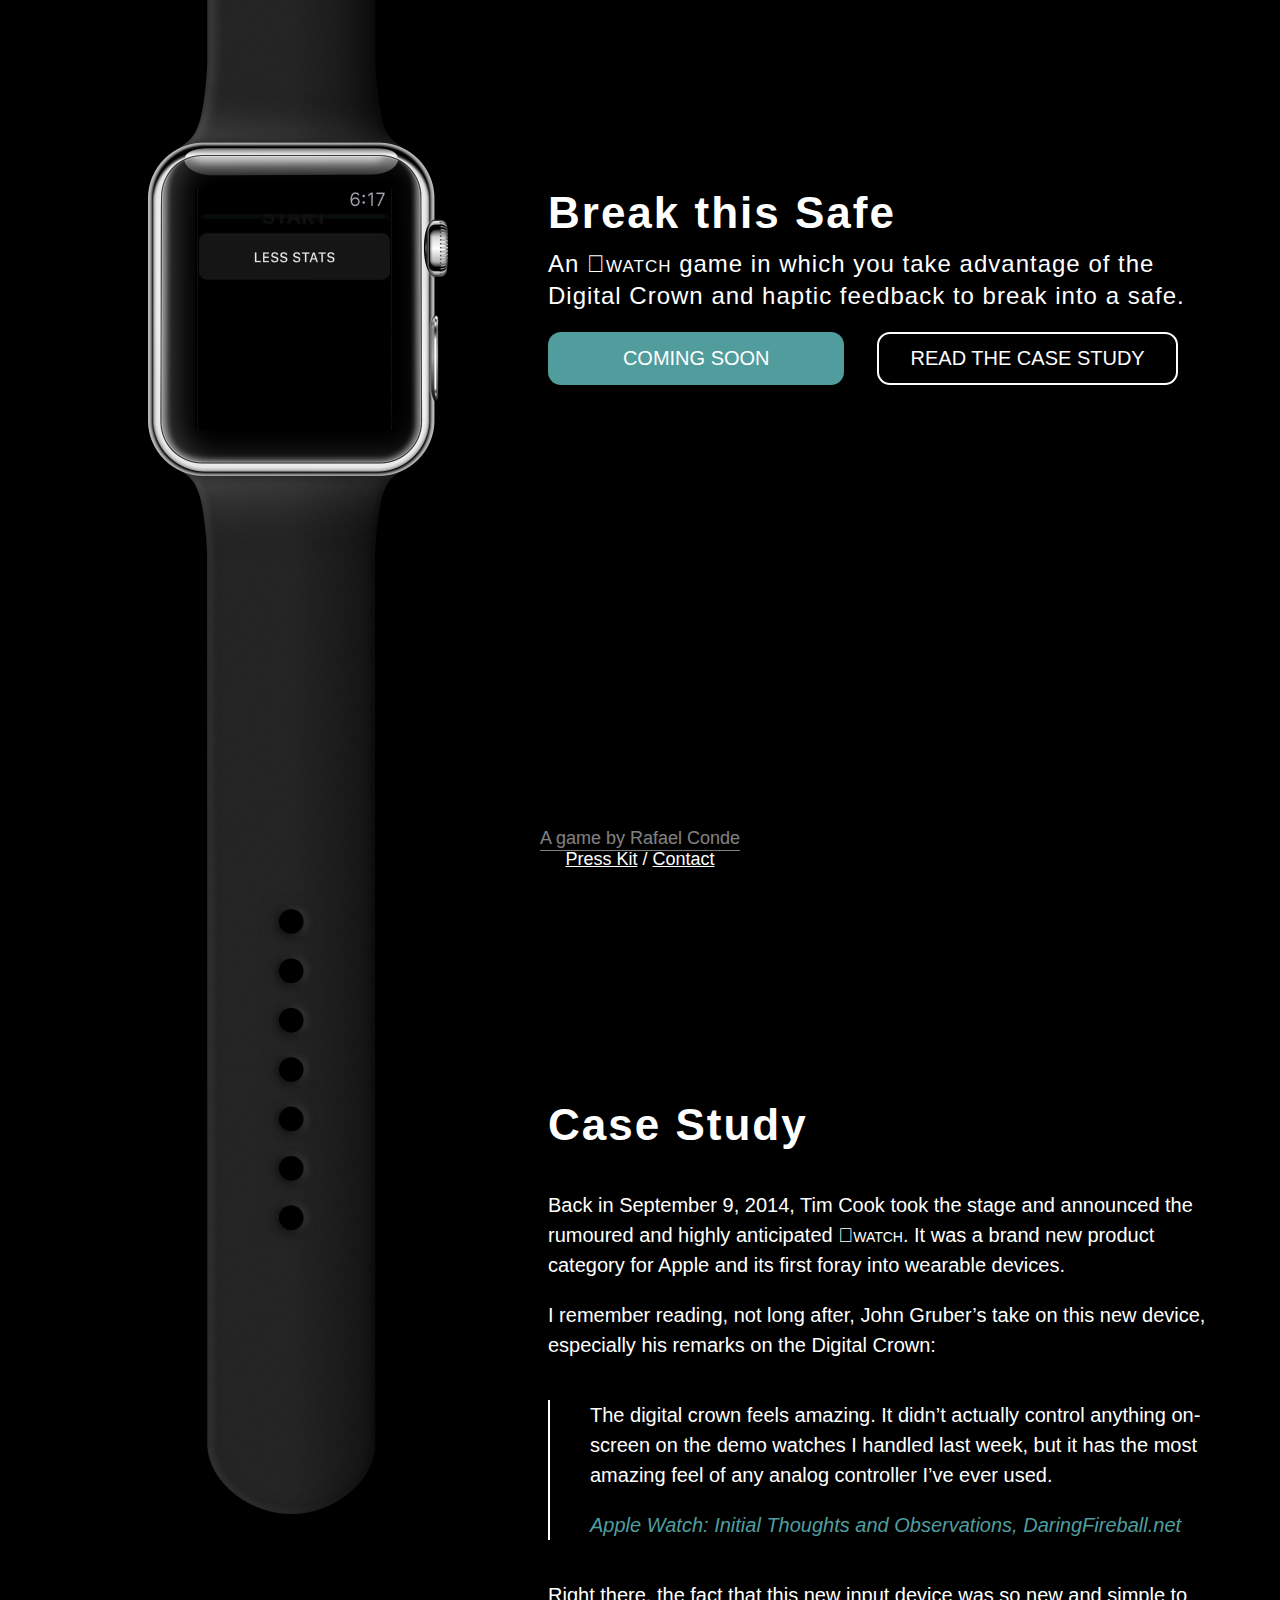
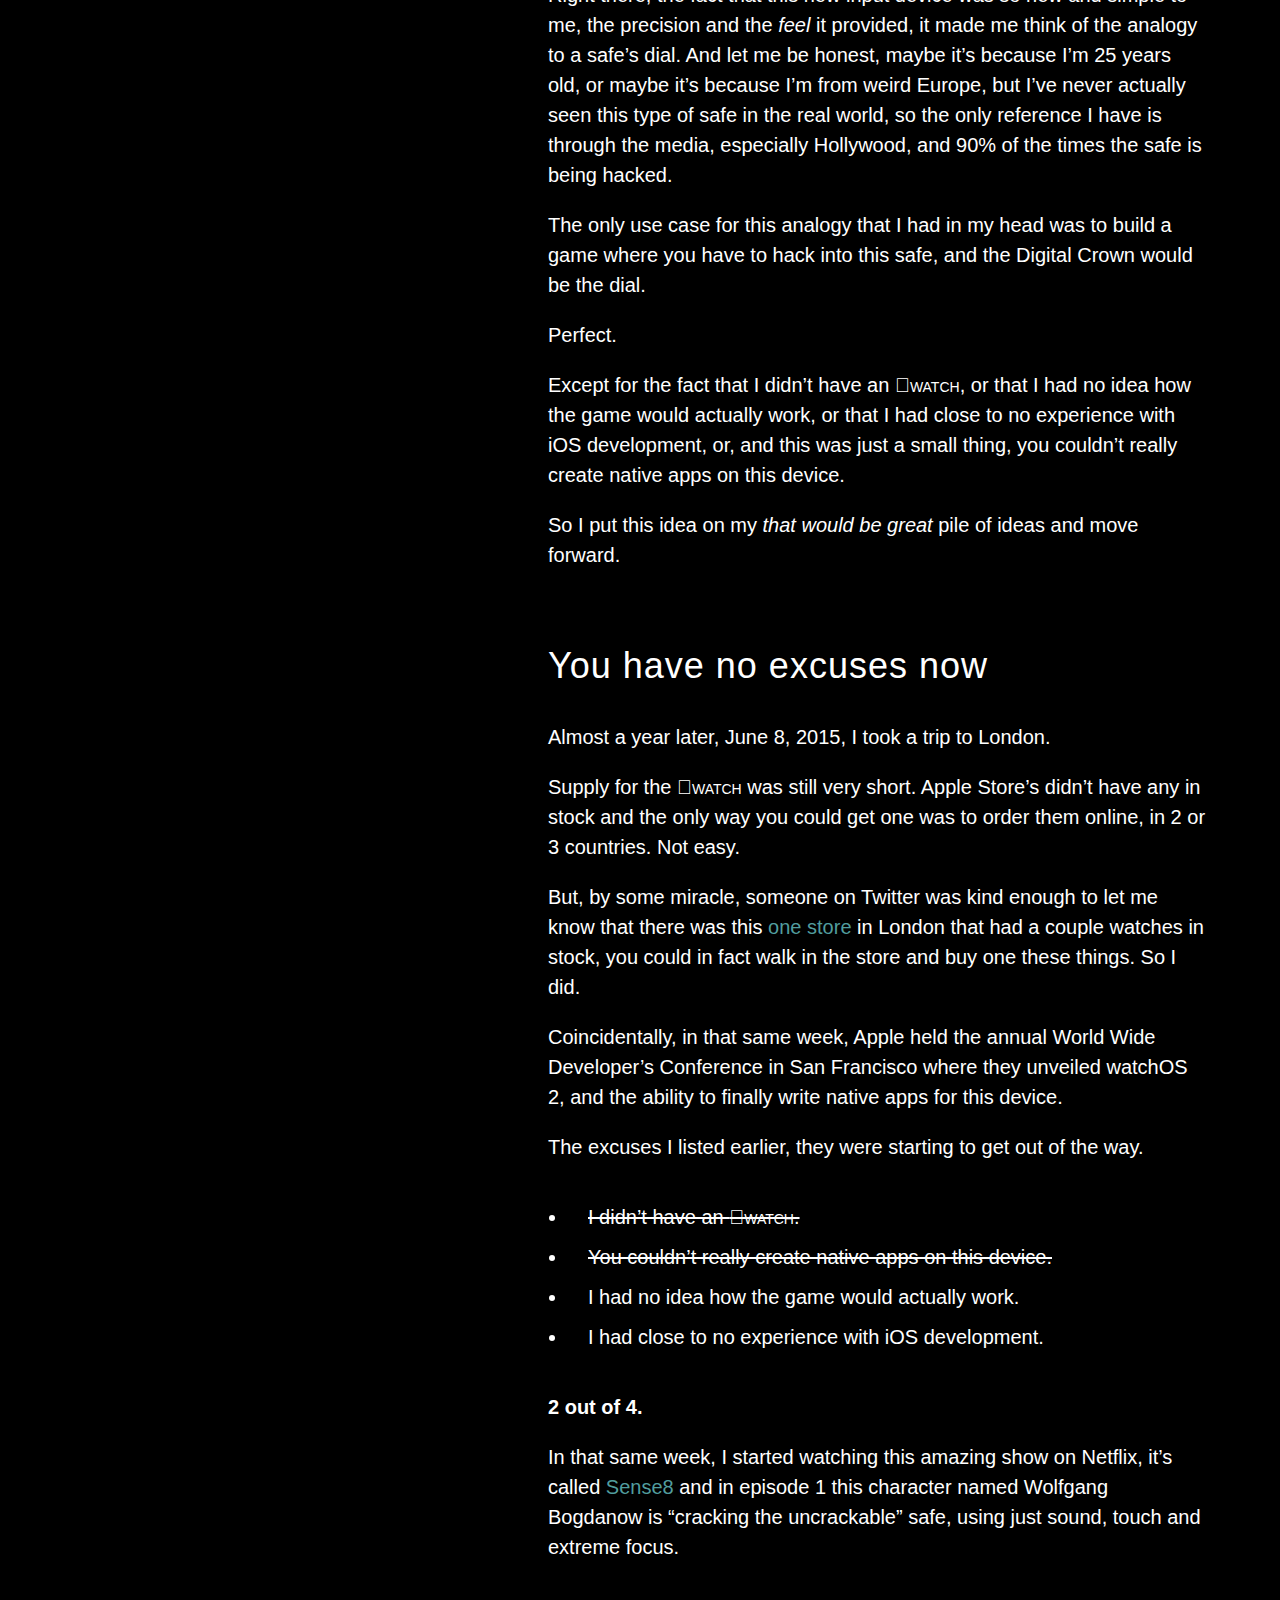
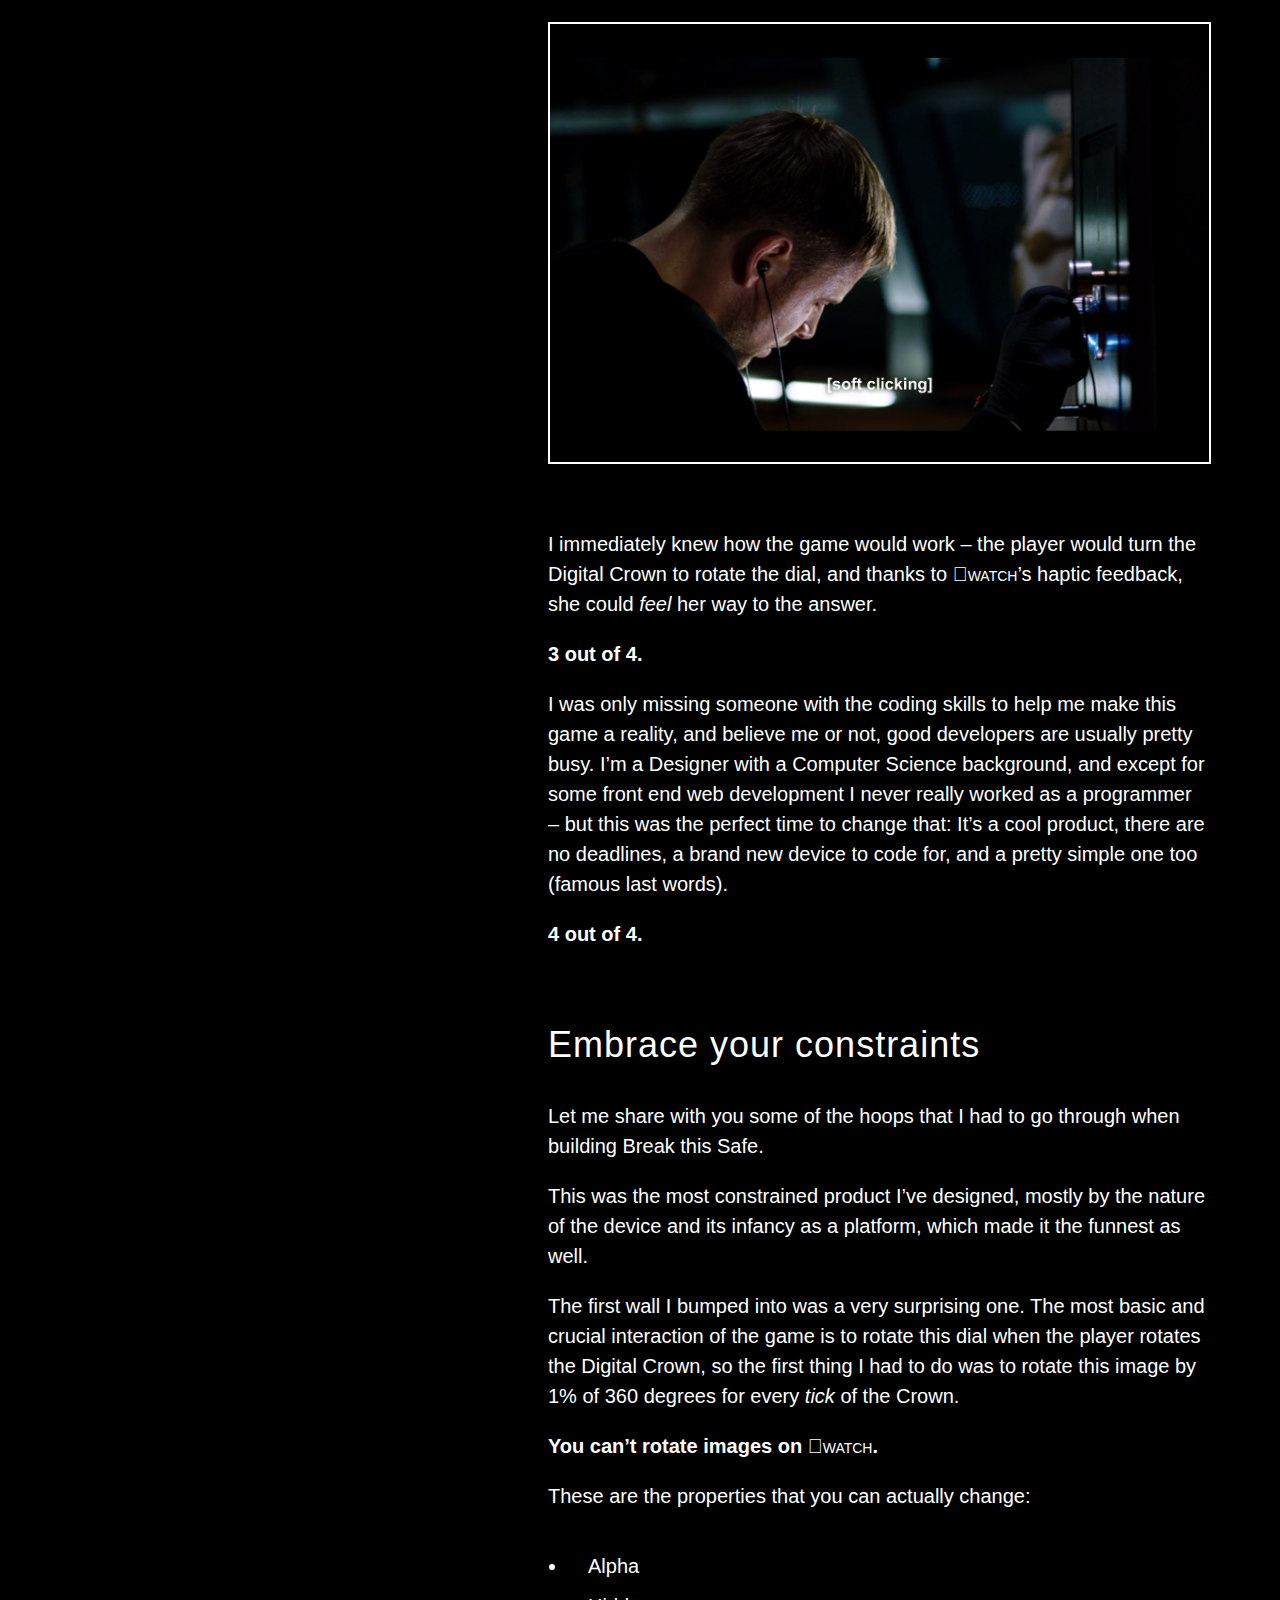
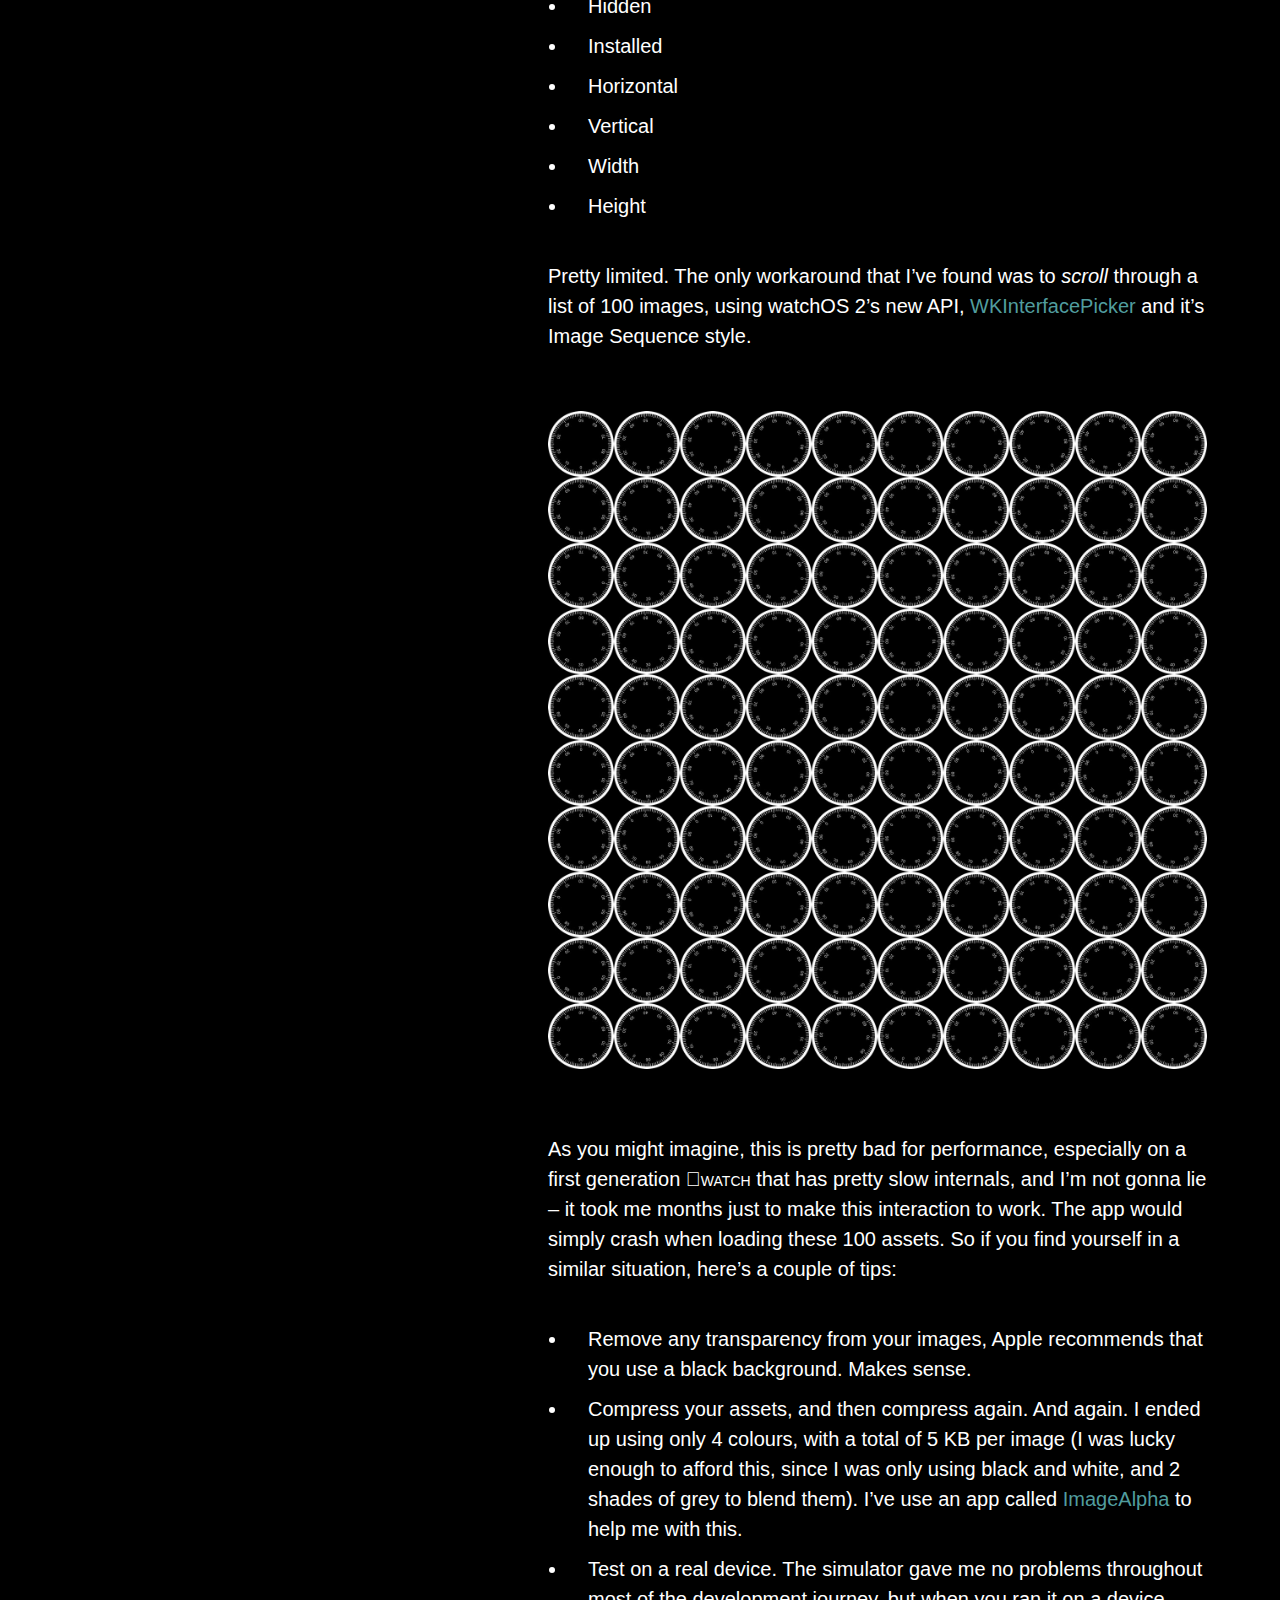
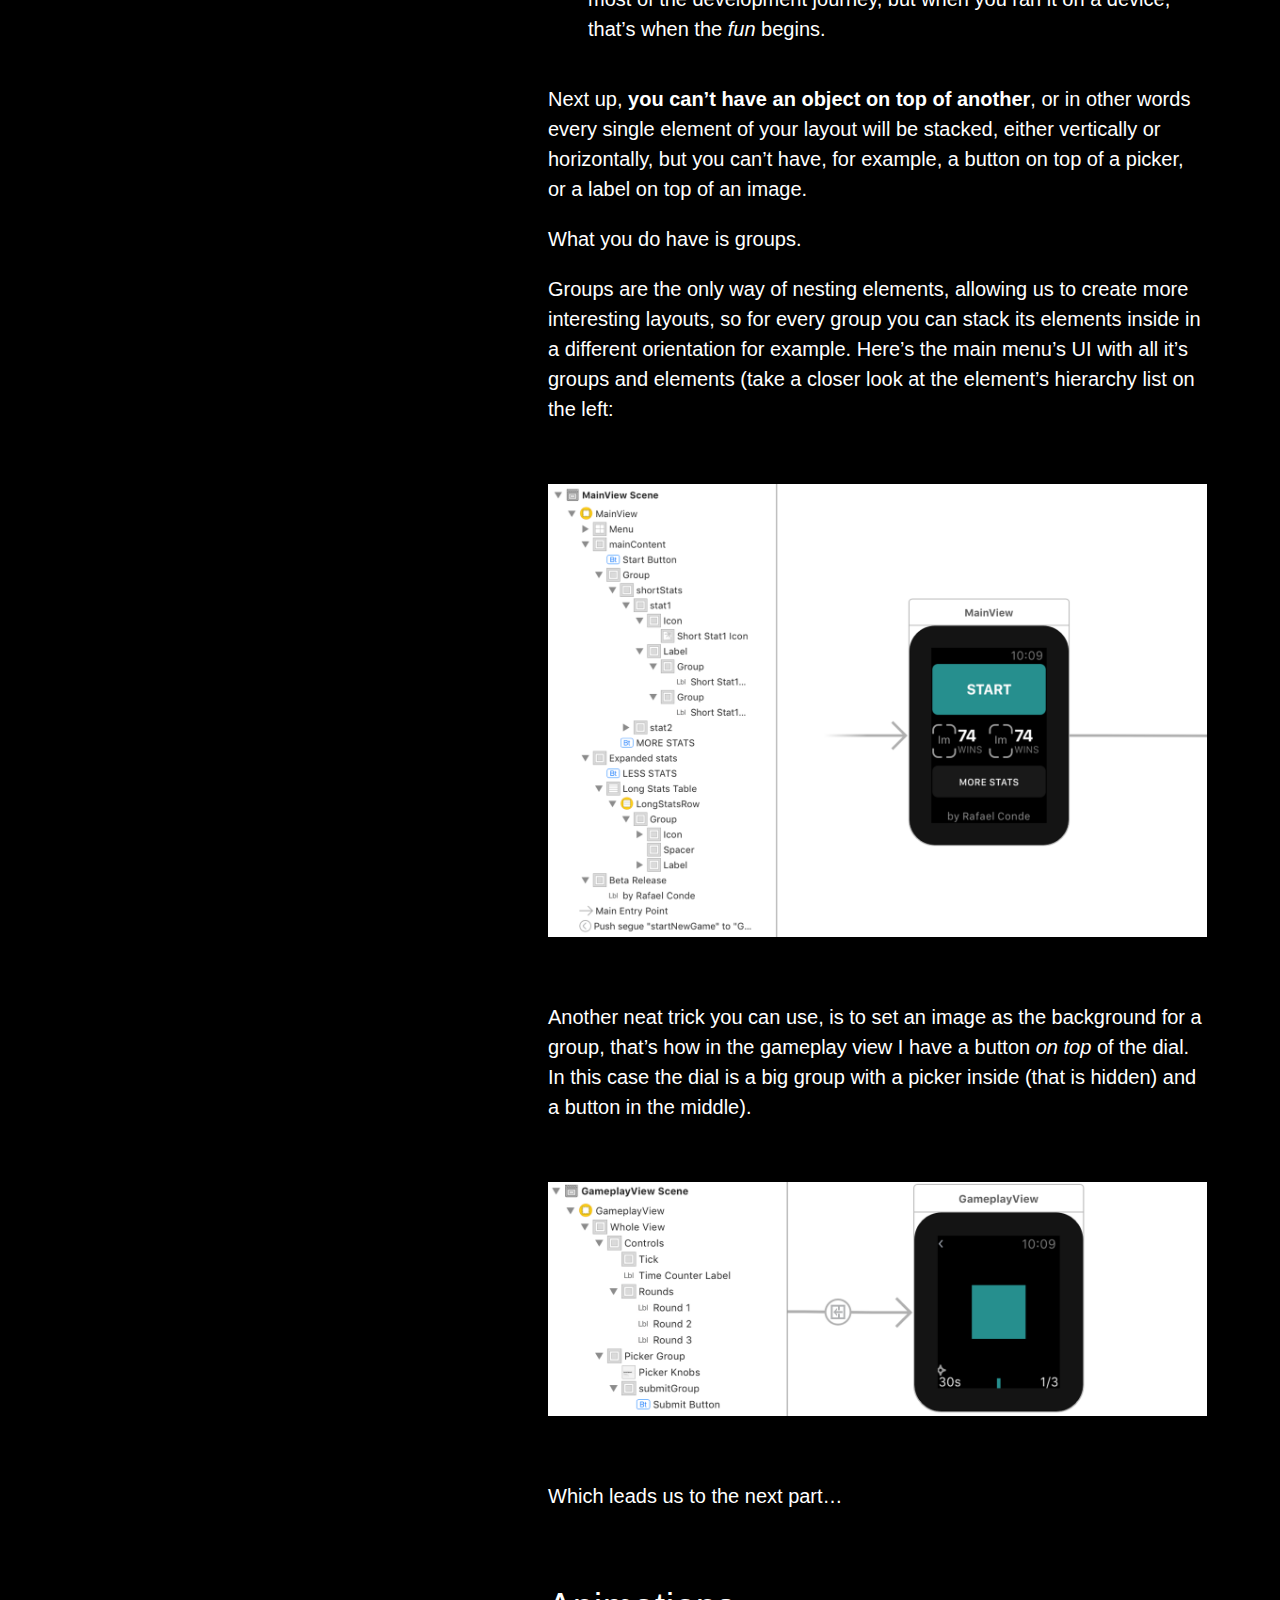
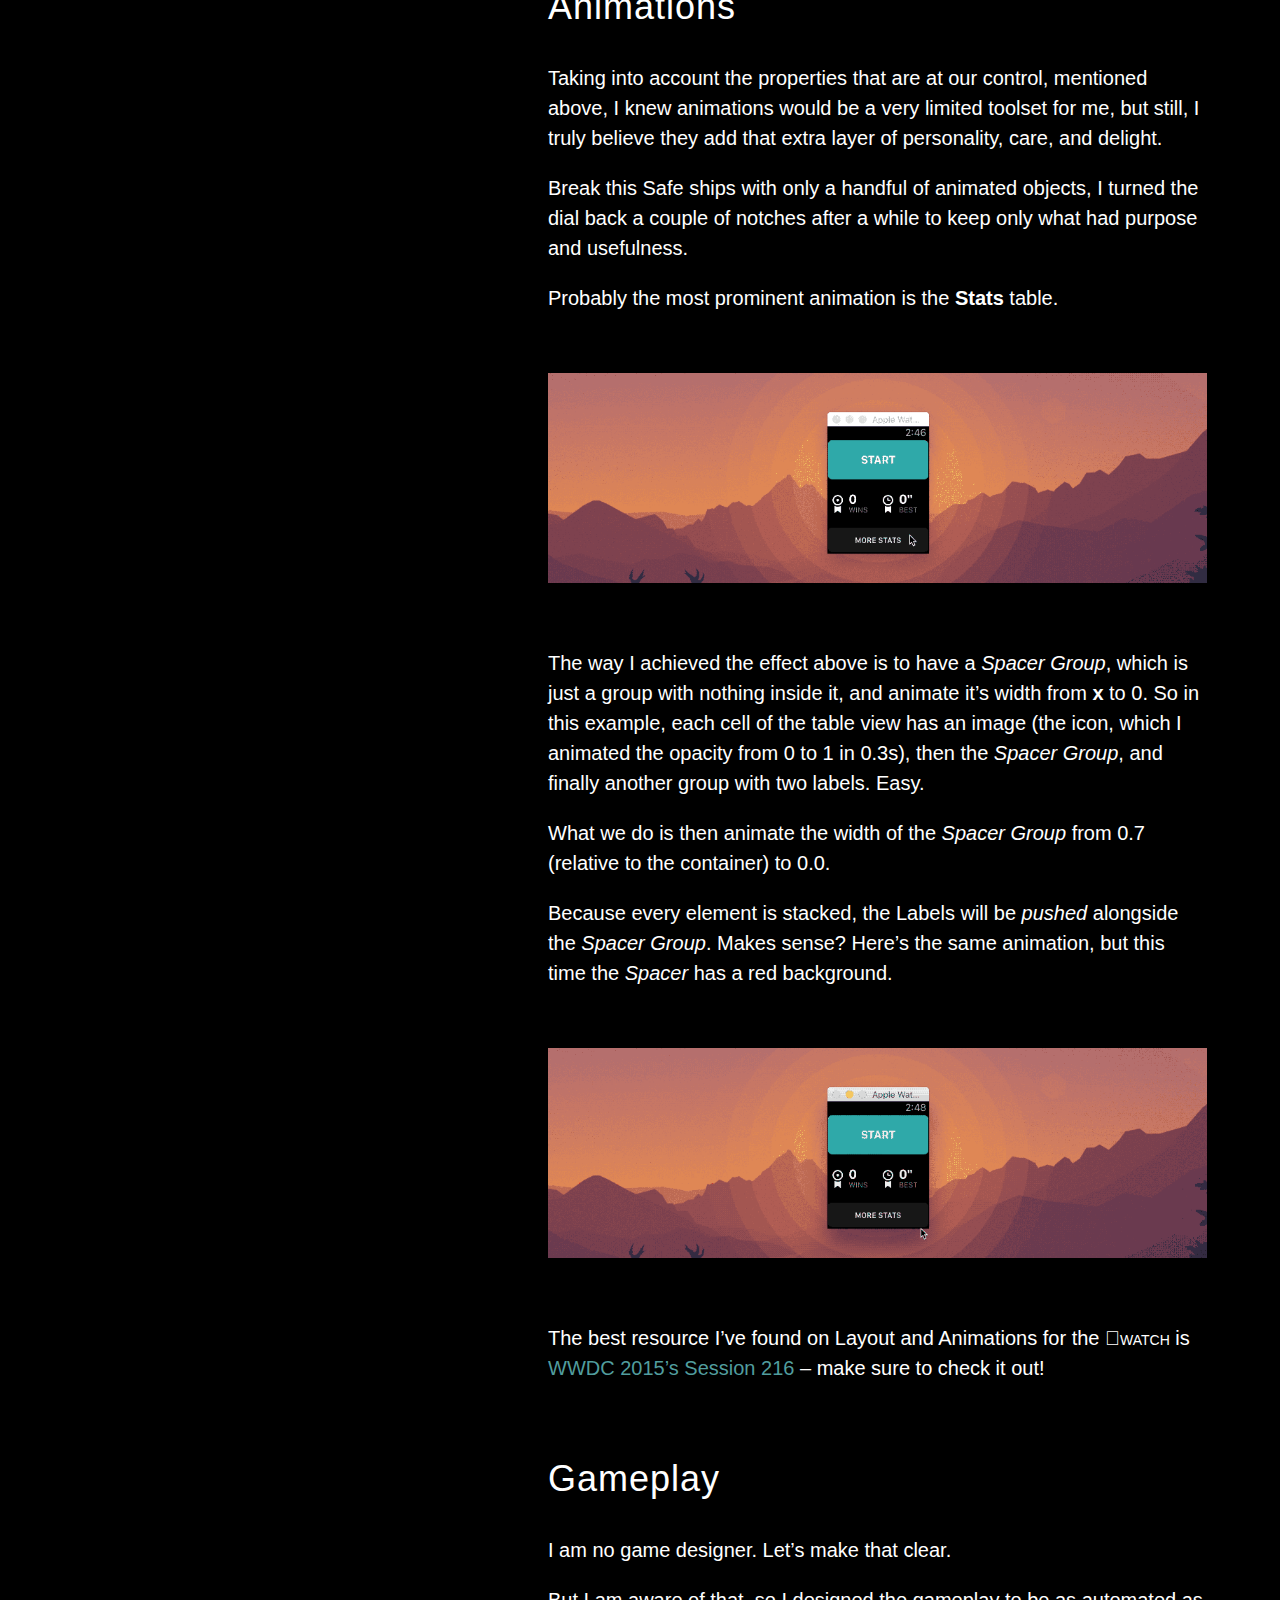
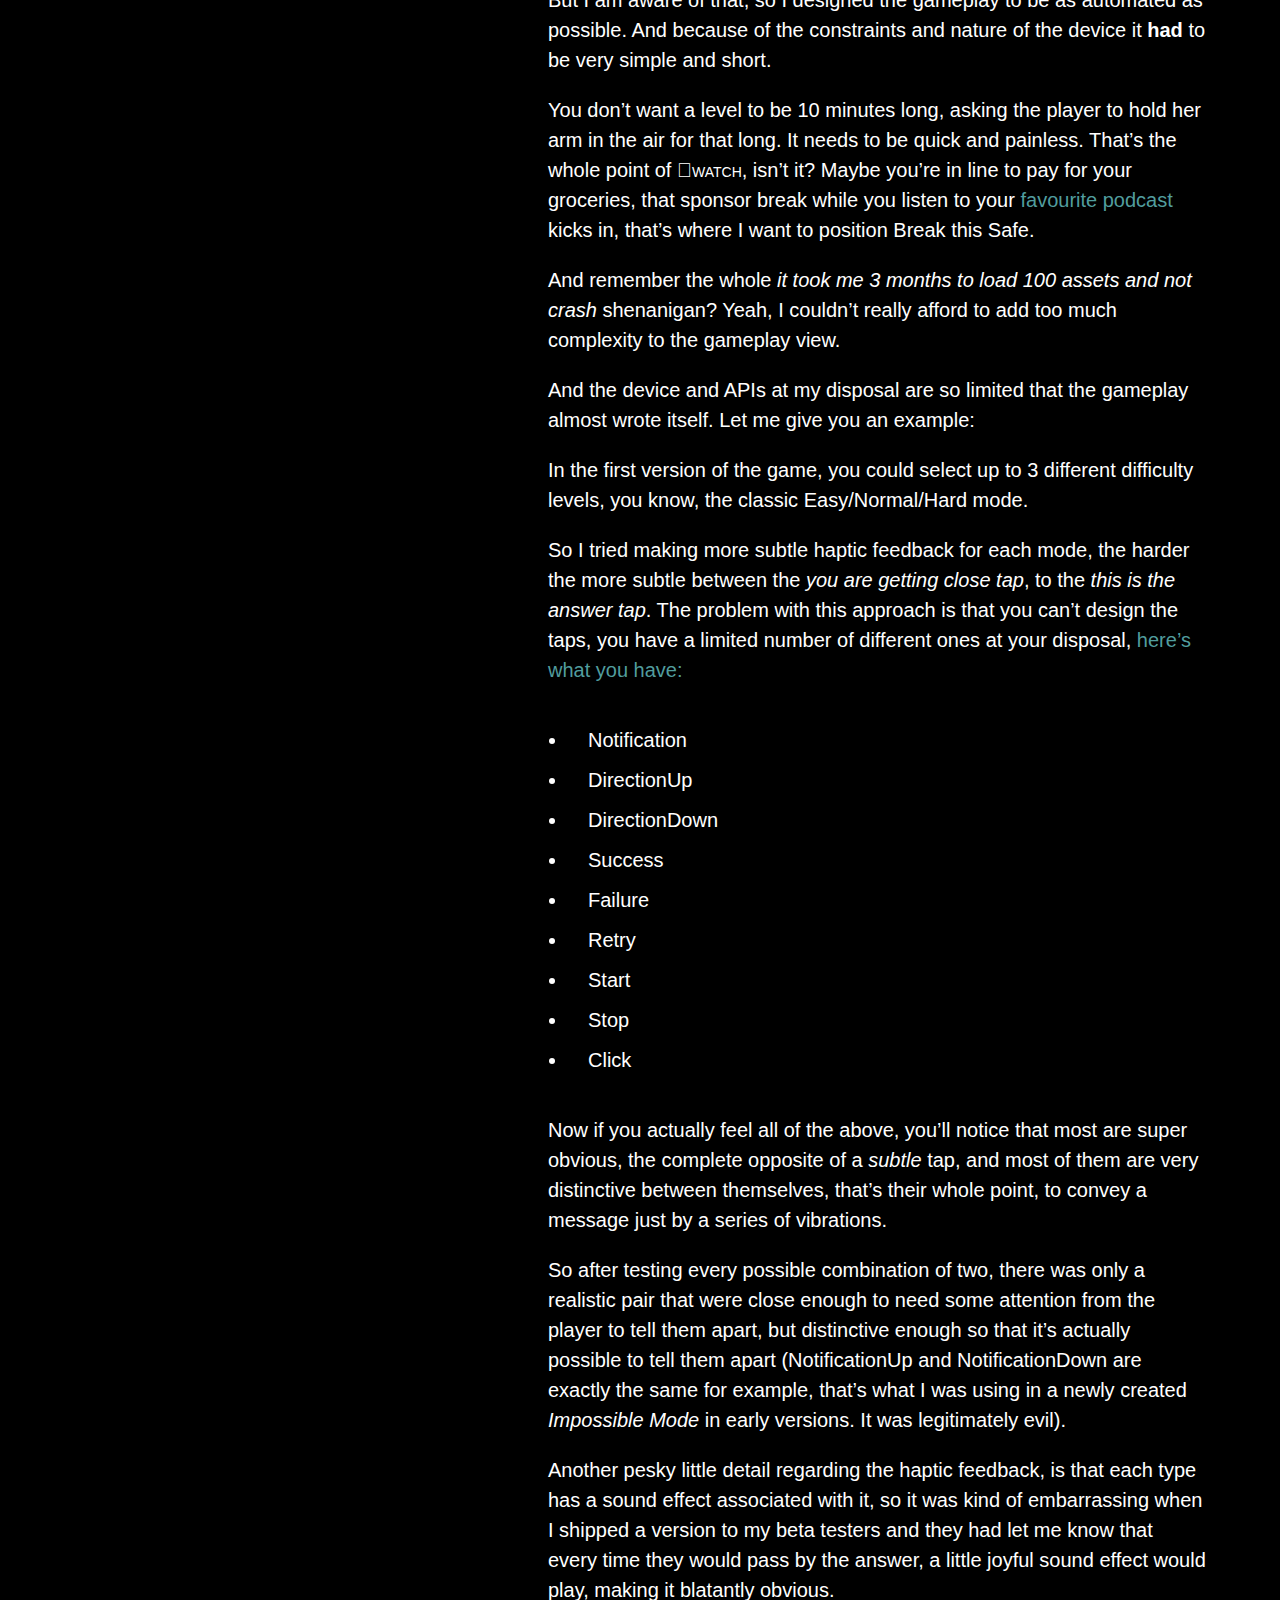
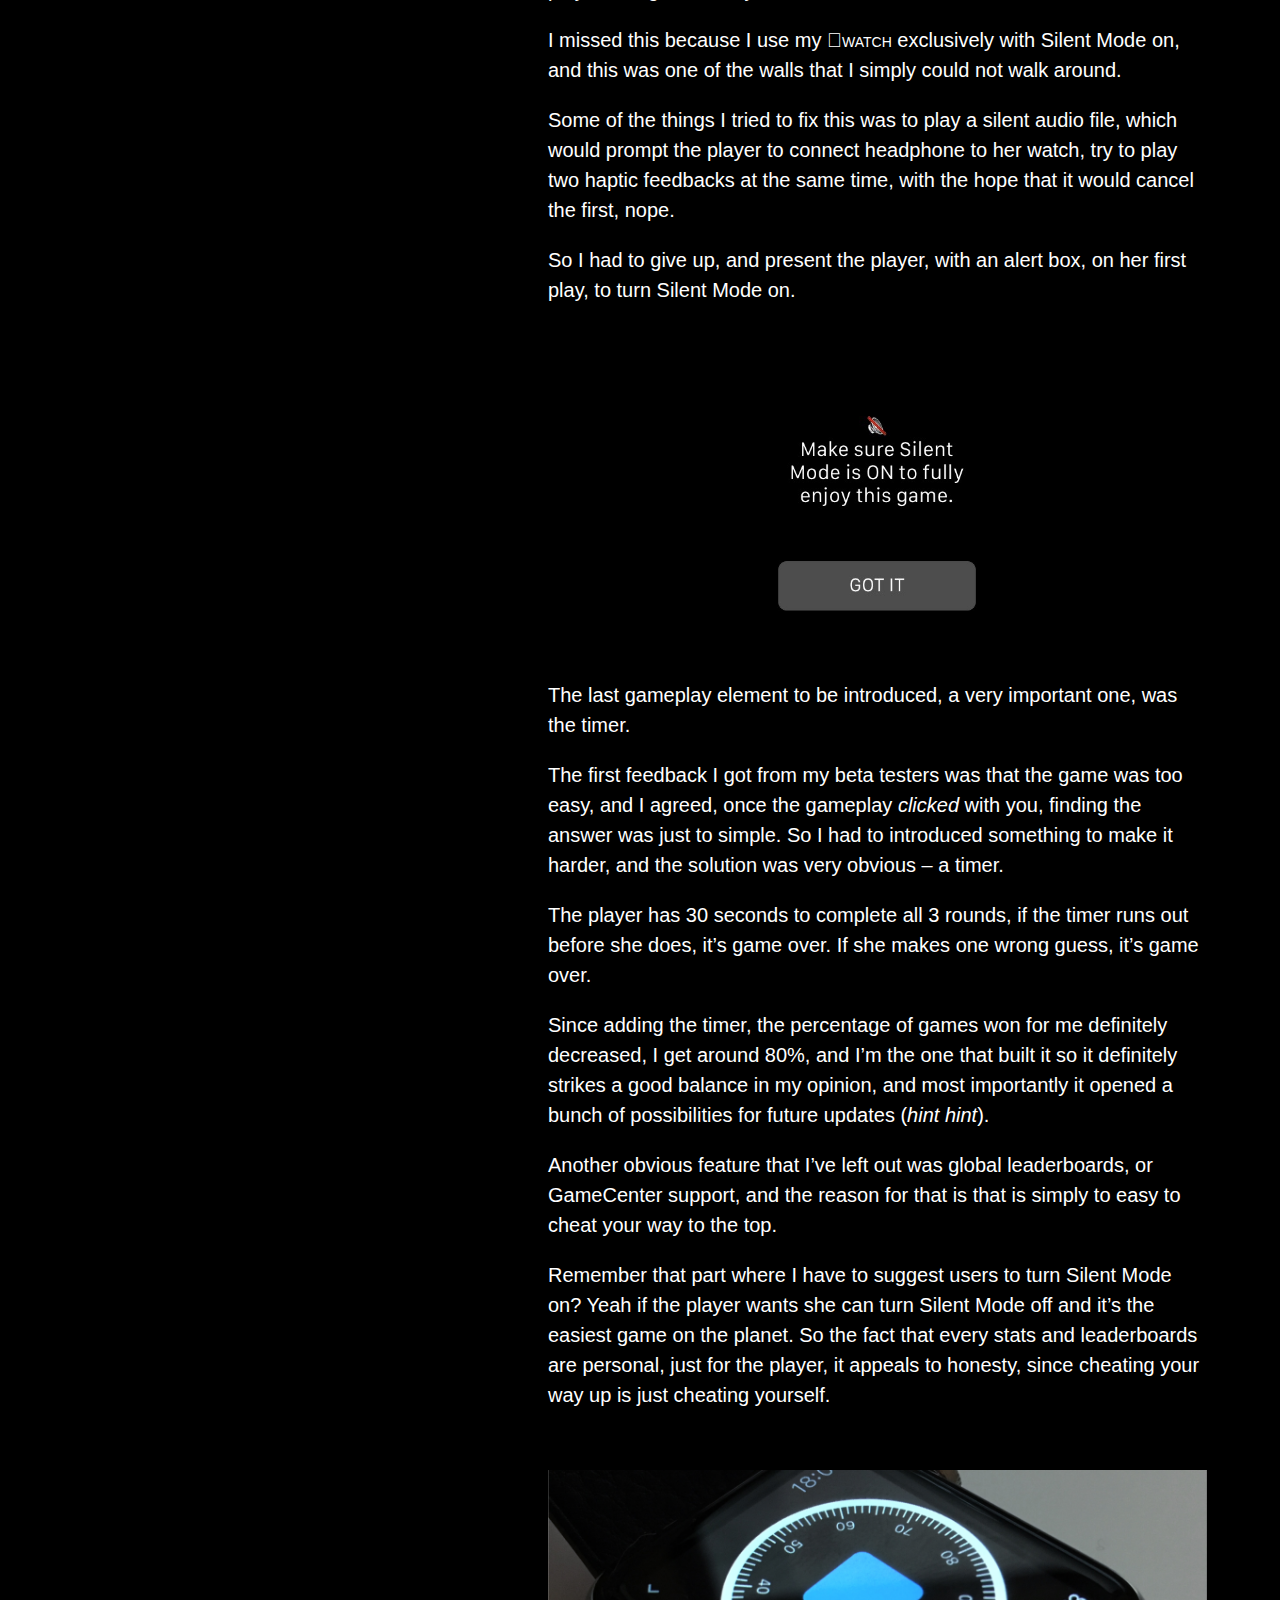
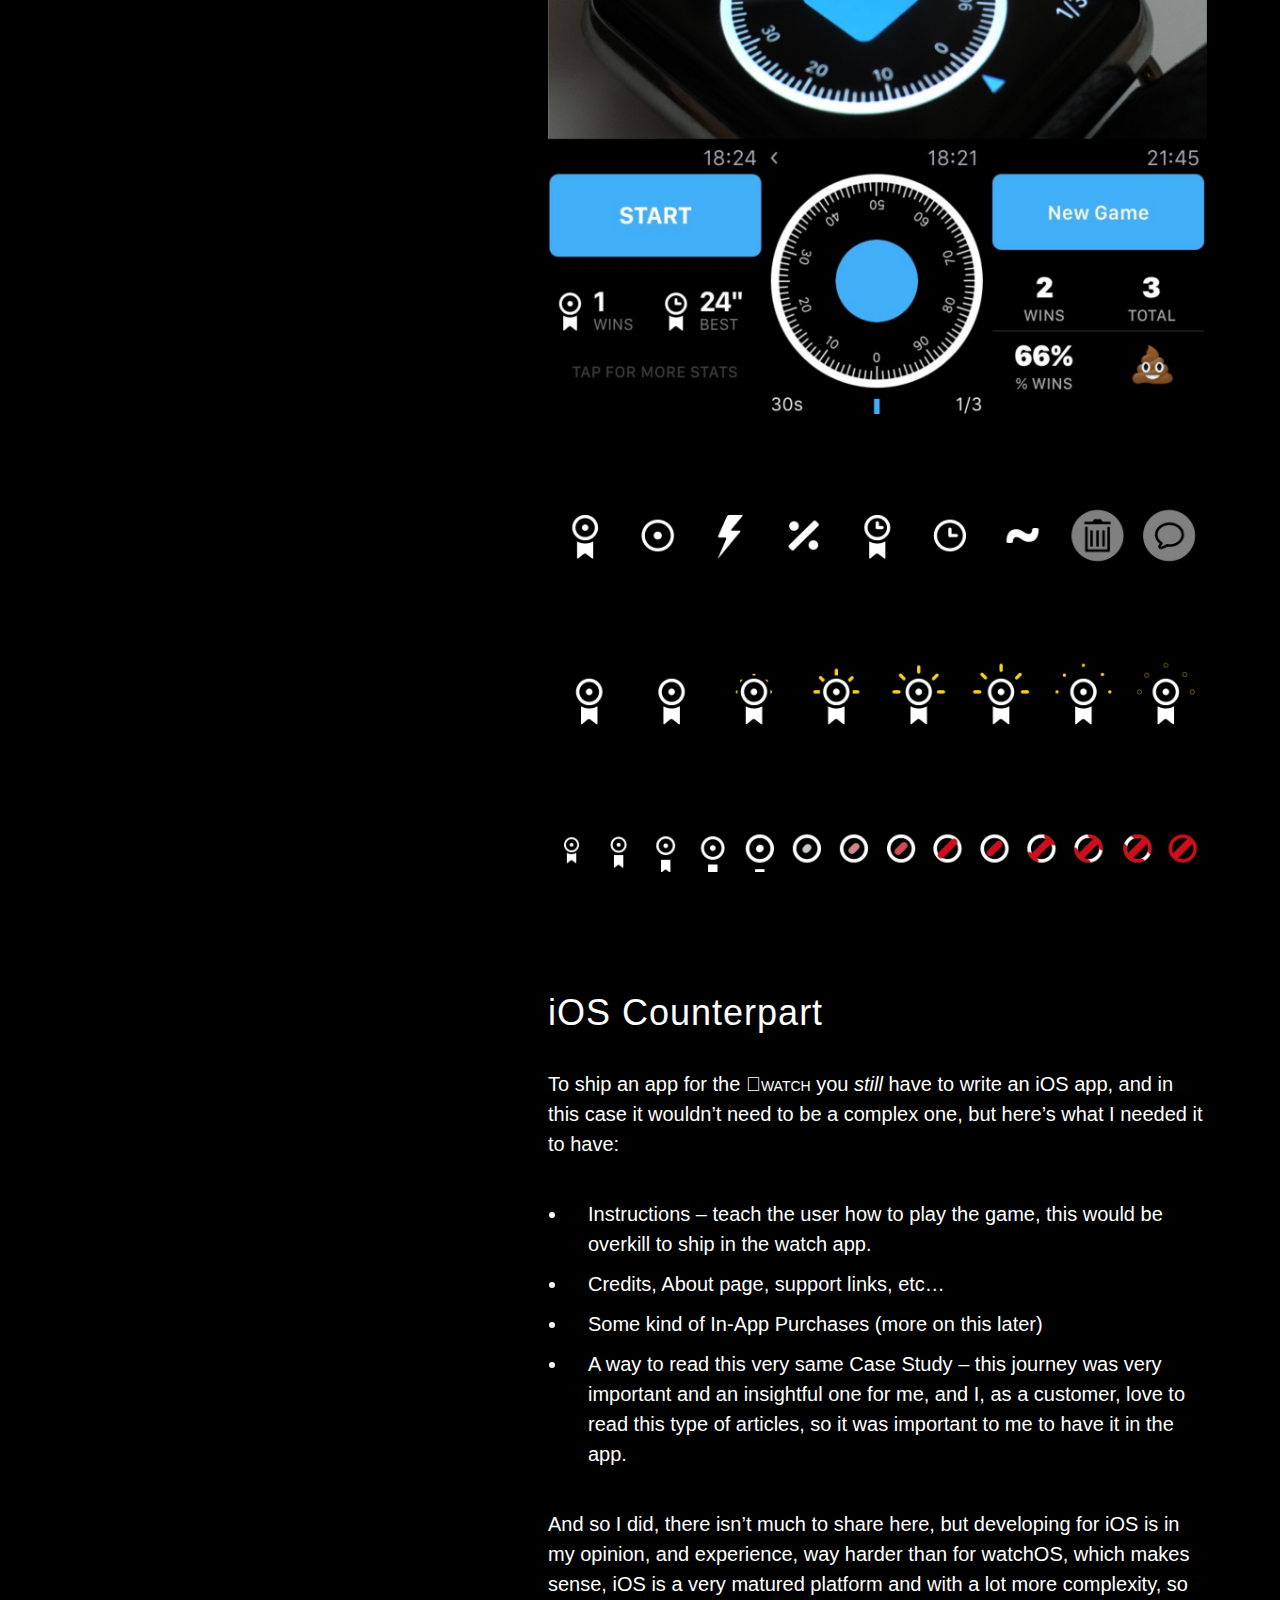
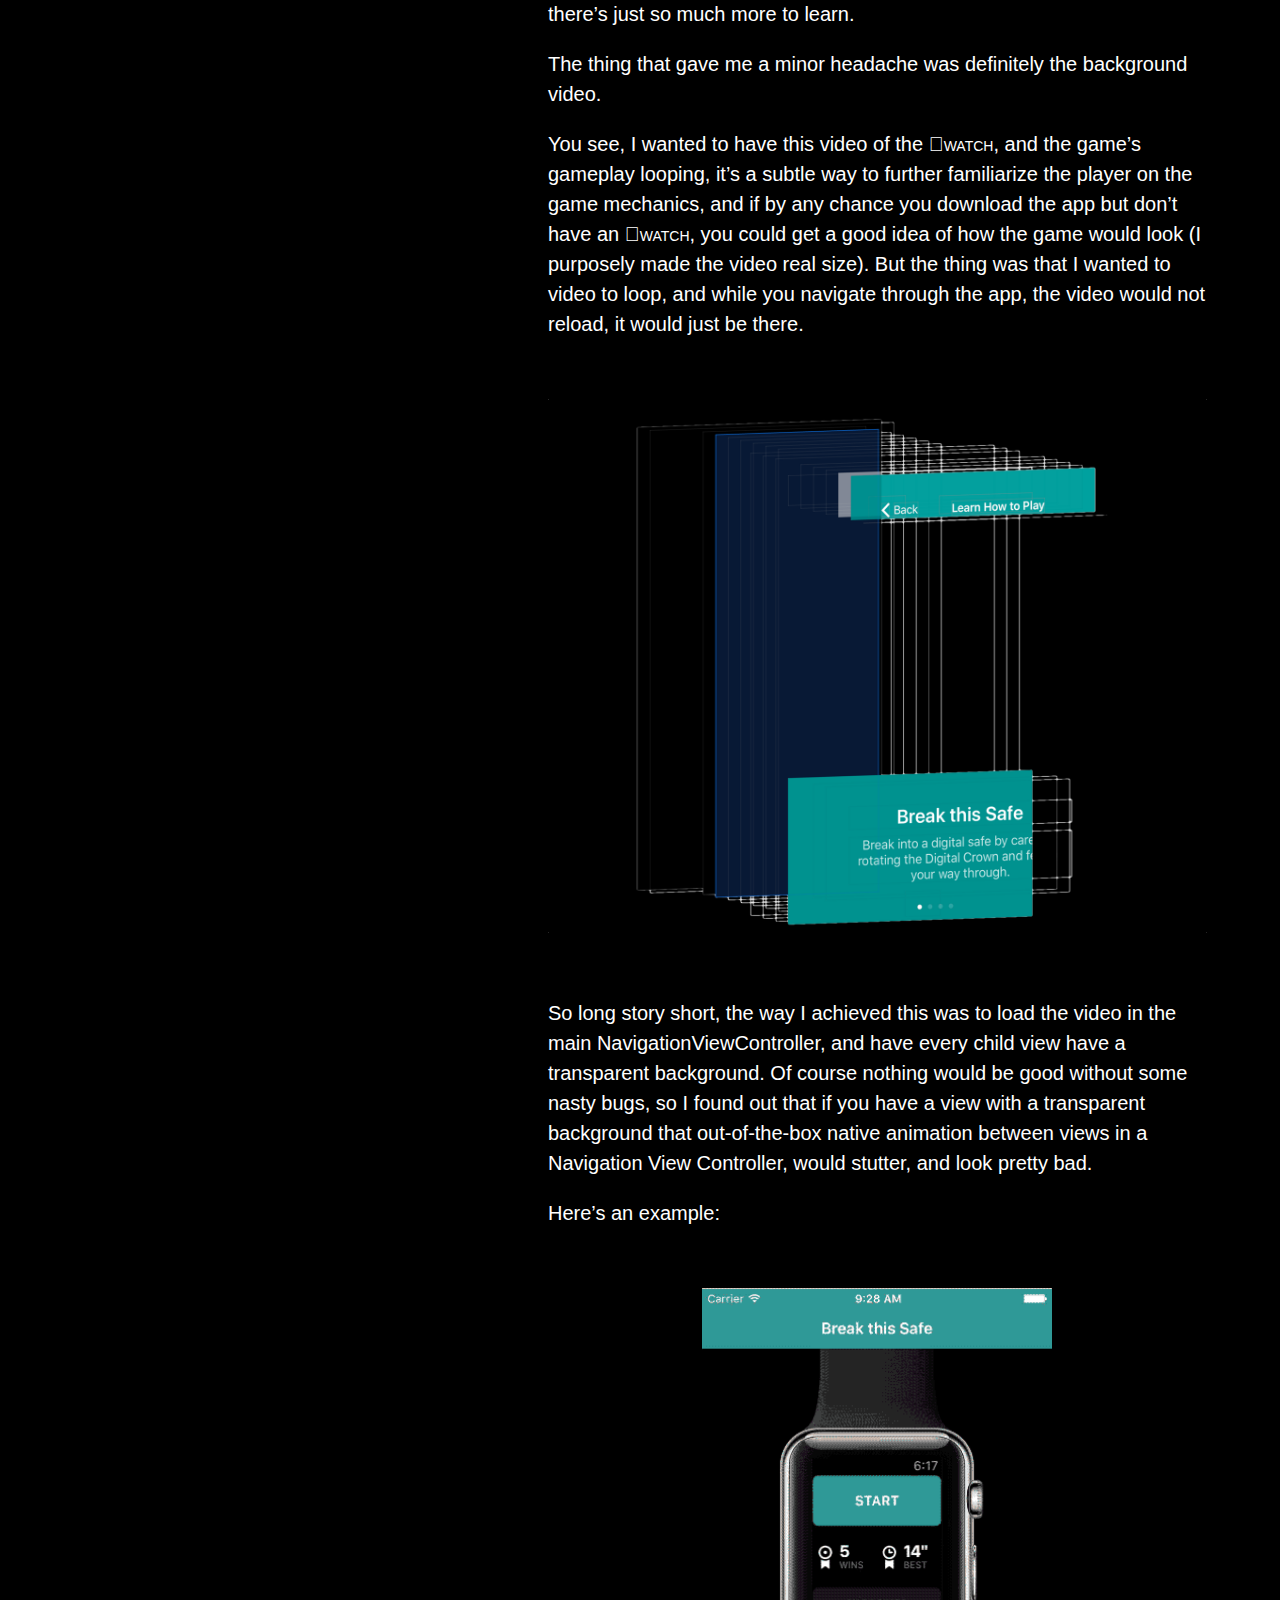
==== commit 68d2e4d6: "Touch Icons" ====
--- a/index.html
+++ b/index.html
@@ -2,11 +2,14 @@
 <html class="no-js" lang="en">
   <head>
     <meta charset="utf-8" />
-    <title>⌚ Break this Safe️</title>
-    <meta name="description" content="An inovative game for your WATCH">
+    <title>⌚Break this Safe</title>
+    <meta name="description" content="A new game for your WATCH">
     <meta name="author" content="Rafael Conde">
     <meta name="viewport" content="initial-scale=1.0" />
     <link rel="stylesheet" href="css/style.css"/>
+    <link rel="apple-touch-icon-precomposed" href="/assets/apple-touch-icon.png">
+    <link rel="apple-touch-icon-precomposed" sizes="144x144" href="/assets/apple-touch-icon-144x144.png">
+    <link rel="apple-touch-icon-precomposed" sizes="152x152" href="/assets/apple-touch-icon-152x152.png">
   </head>
   <body>
     <div class="gangsta-wrapper">
@@ -24,13 +27,17 @@
           <div class="text-wrapper">
             <h1>Break this Safe</h1>
             <h2>An <span class="smallcaps">watch</span> game in which you take advantage of the Digital&nbsp;Crown and haptic feedback to break into a safe.</h2>
-            <a href="#" target="_blank" class="button uppercase">Free on the App Store</a>
+            <a href="#" target="_blank" class="button uppercase">Coming Soon</a>
             <a href="#case-study" class="button alt-button uppercase">Read the Case Study</a>
           </div>
         </div>
       </div>
       <div class="footer">
-        <span class="greyed-out"><a href="http://rafaelconde.net" target="_blank">A game by Rafael Conde</a></span>
+        <span class="greyed-out"><a href="http://rafaelconde.net" target="_blank">A game by Rafael Conde</a>
+        </span>
+        <div class="other-links">
+          <a href="/press.html">Press Kit</a> / <a href="mailto:rafahari@me.com?Subject=Hi%20Rafa!%20About%20Break%20this%20Safe" target="_top">Contact</a>
+        </div>
       </div>
     </div> <!-- gangsta-wrapper -->
     <div class="" id="case-study">
@@ -288,7 +295,7 @@
             <p>– Rafael Conde</p>
 
             <img src="assets/logo.png" class="logo" alt="Break this Safe Logo" />
-            <a target="_blank" href="#" target="_top" class="button uppercase">Free on the App Store</a>
+            <a target="_blank" href="#" target="_top" class="button uppercase">Coming Soon</a>
           </div>
         </div>
       </div>
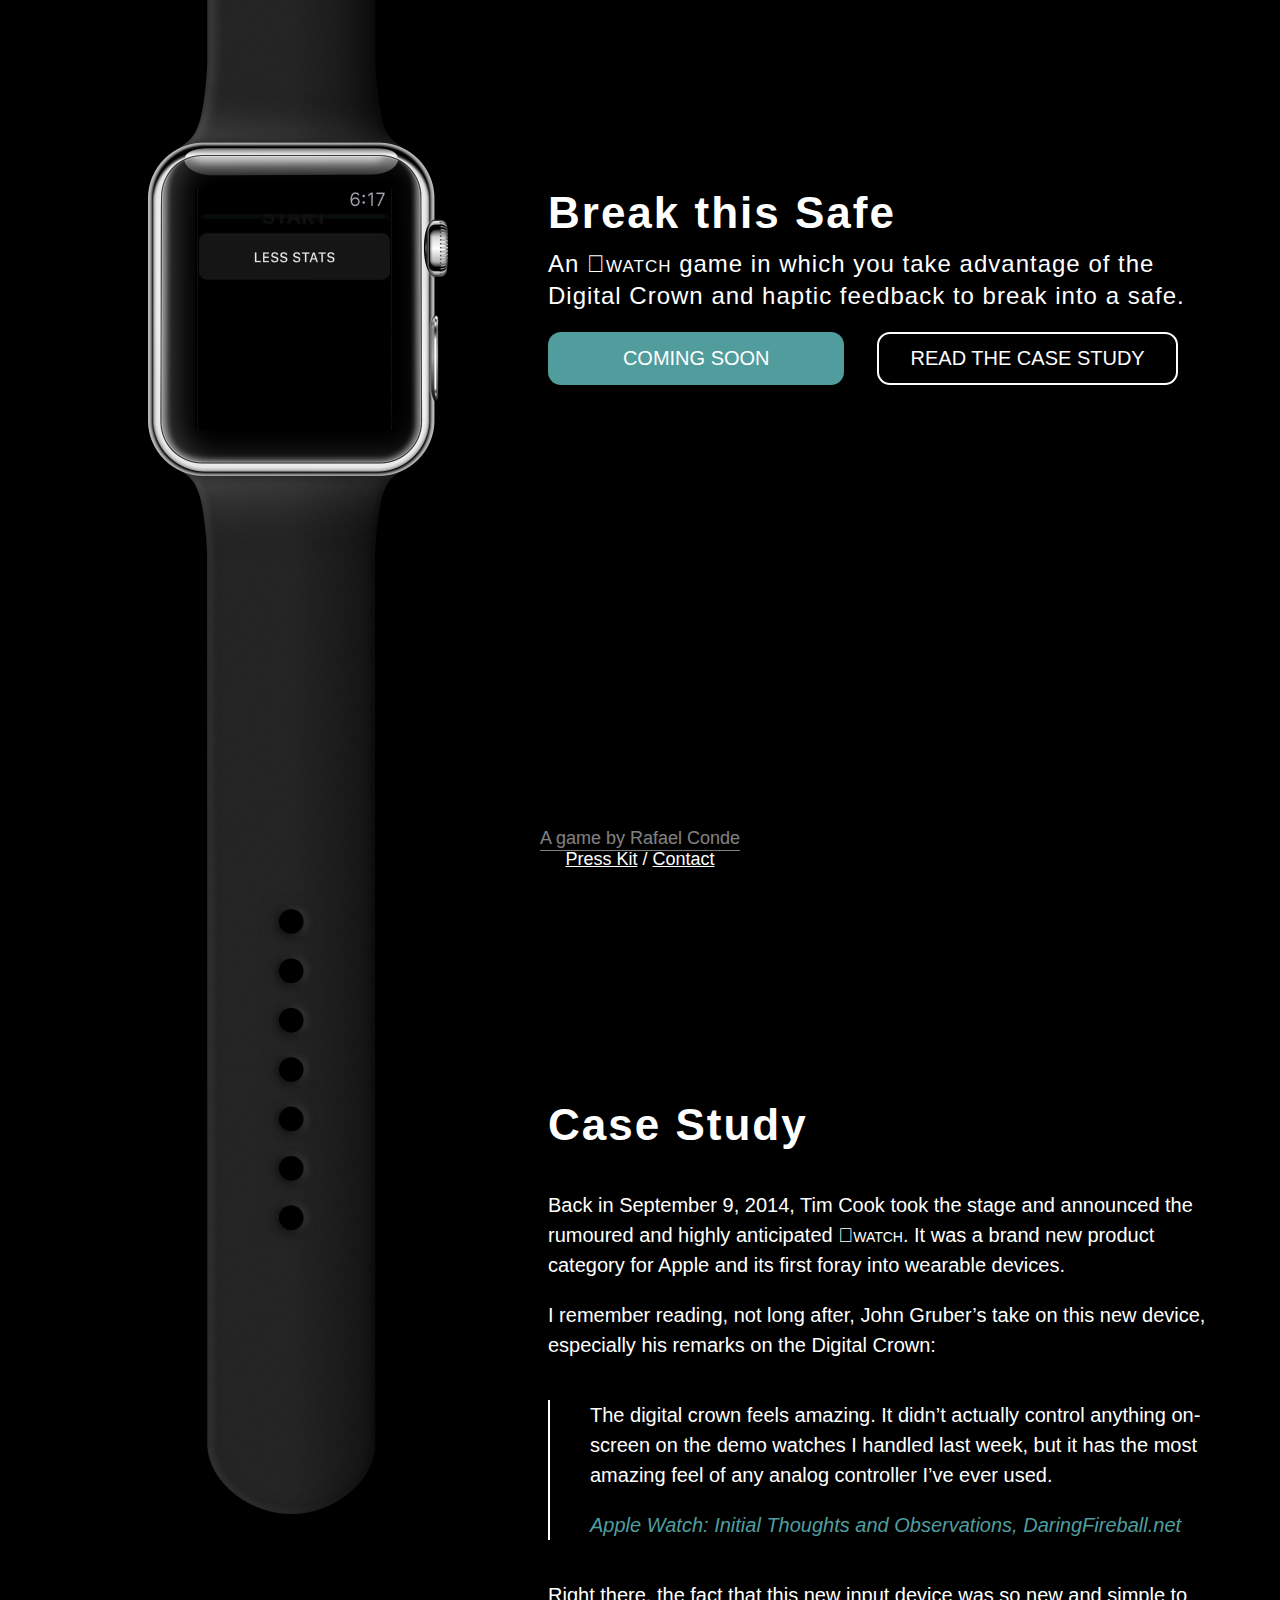
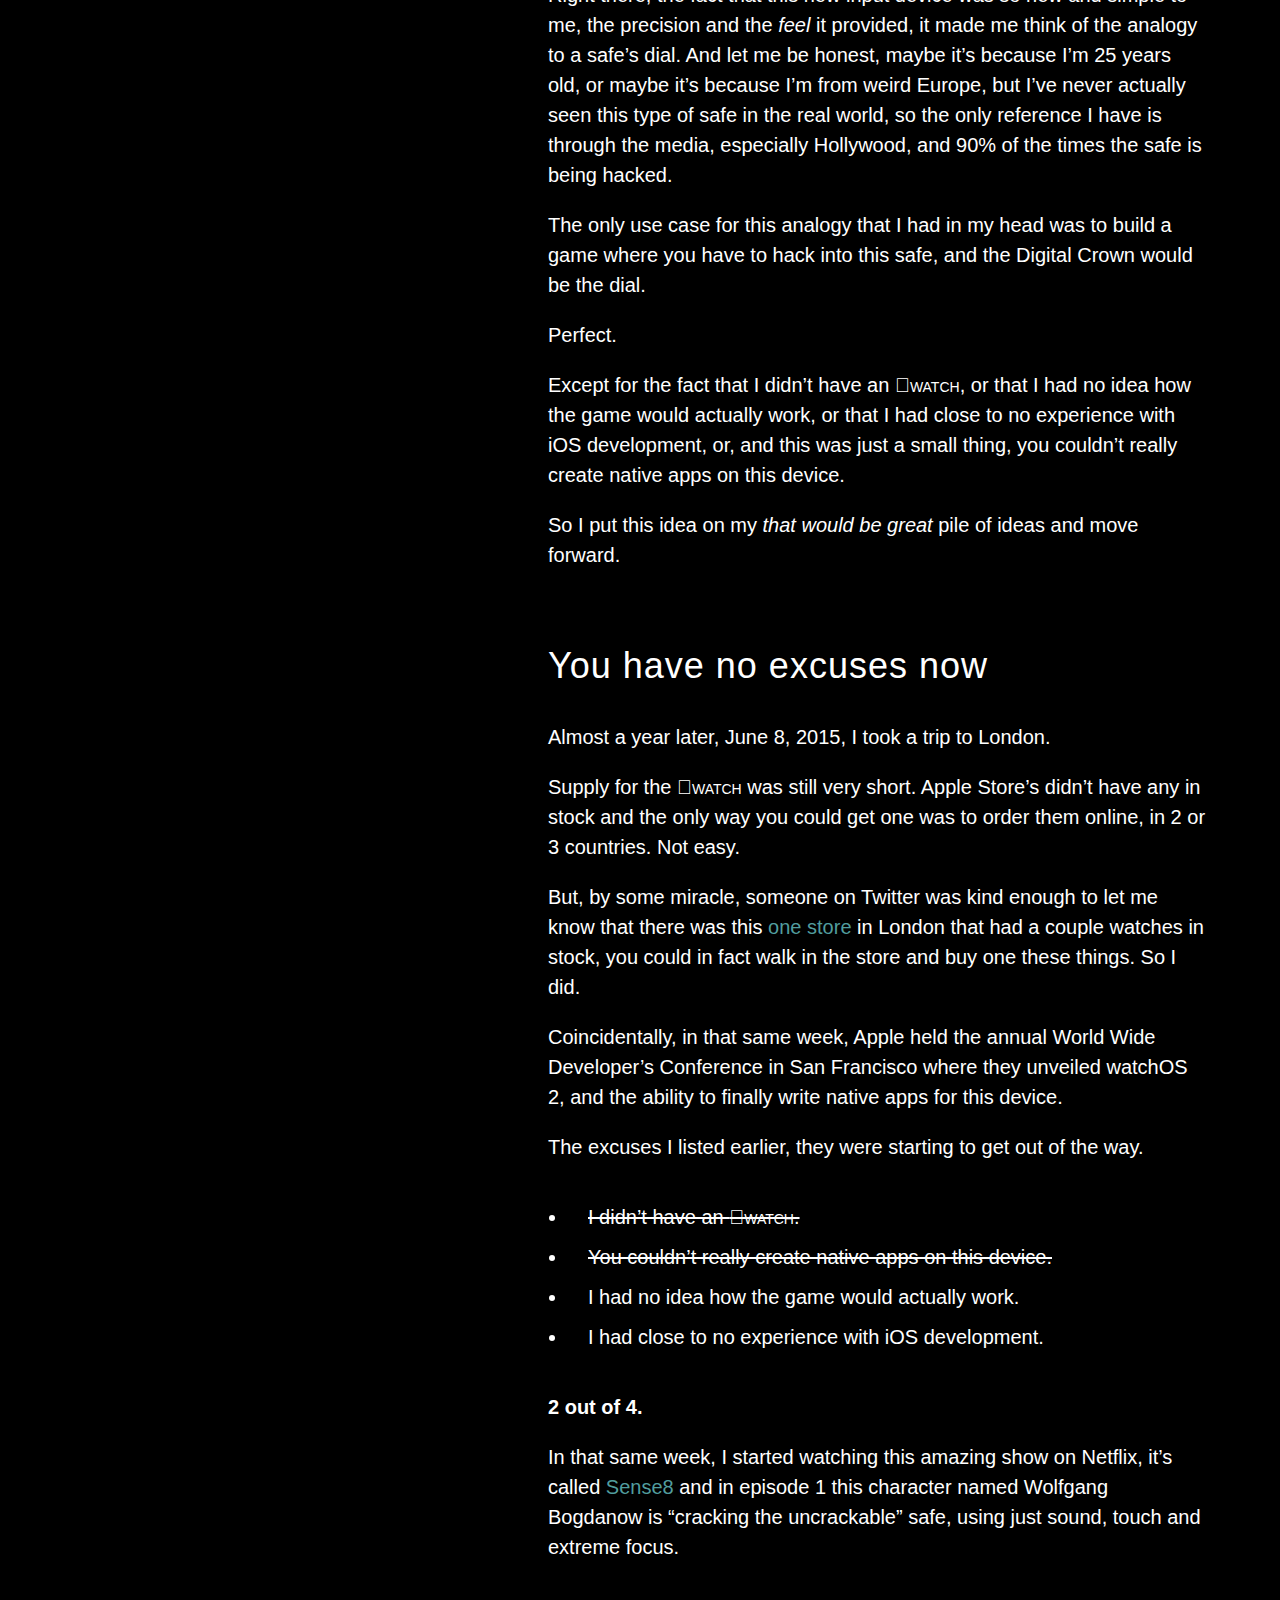
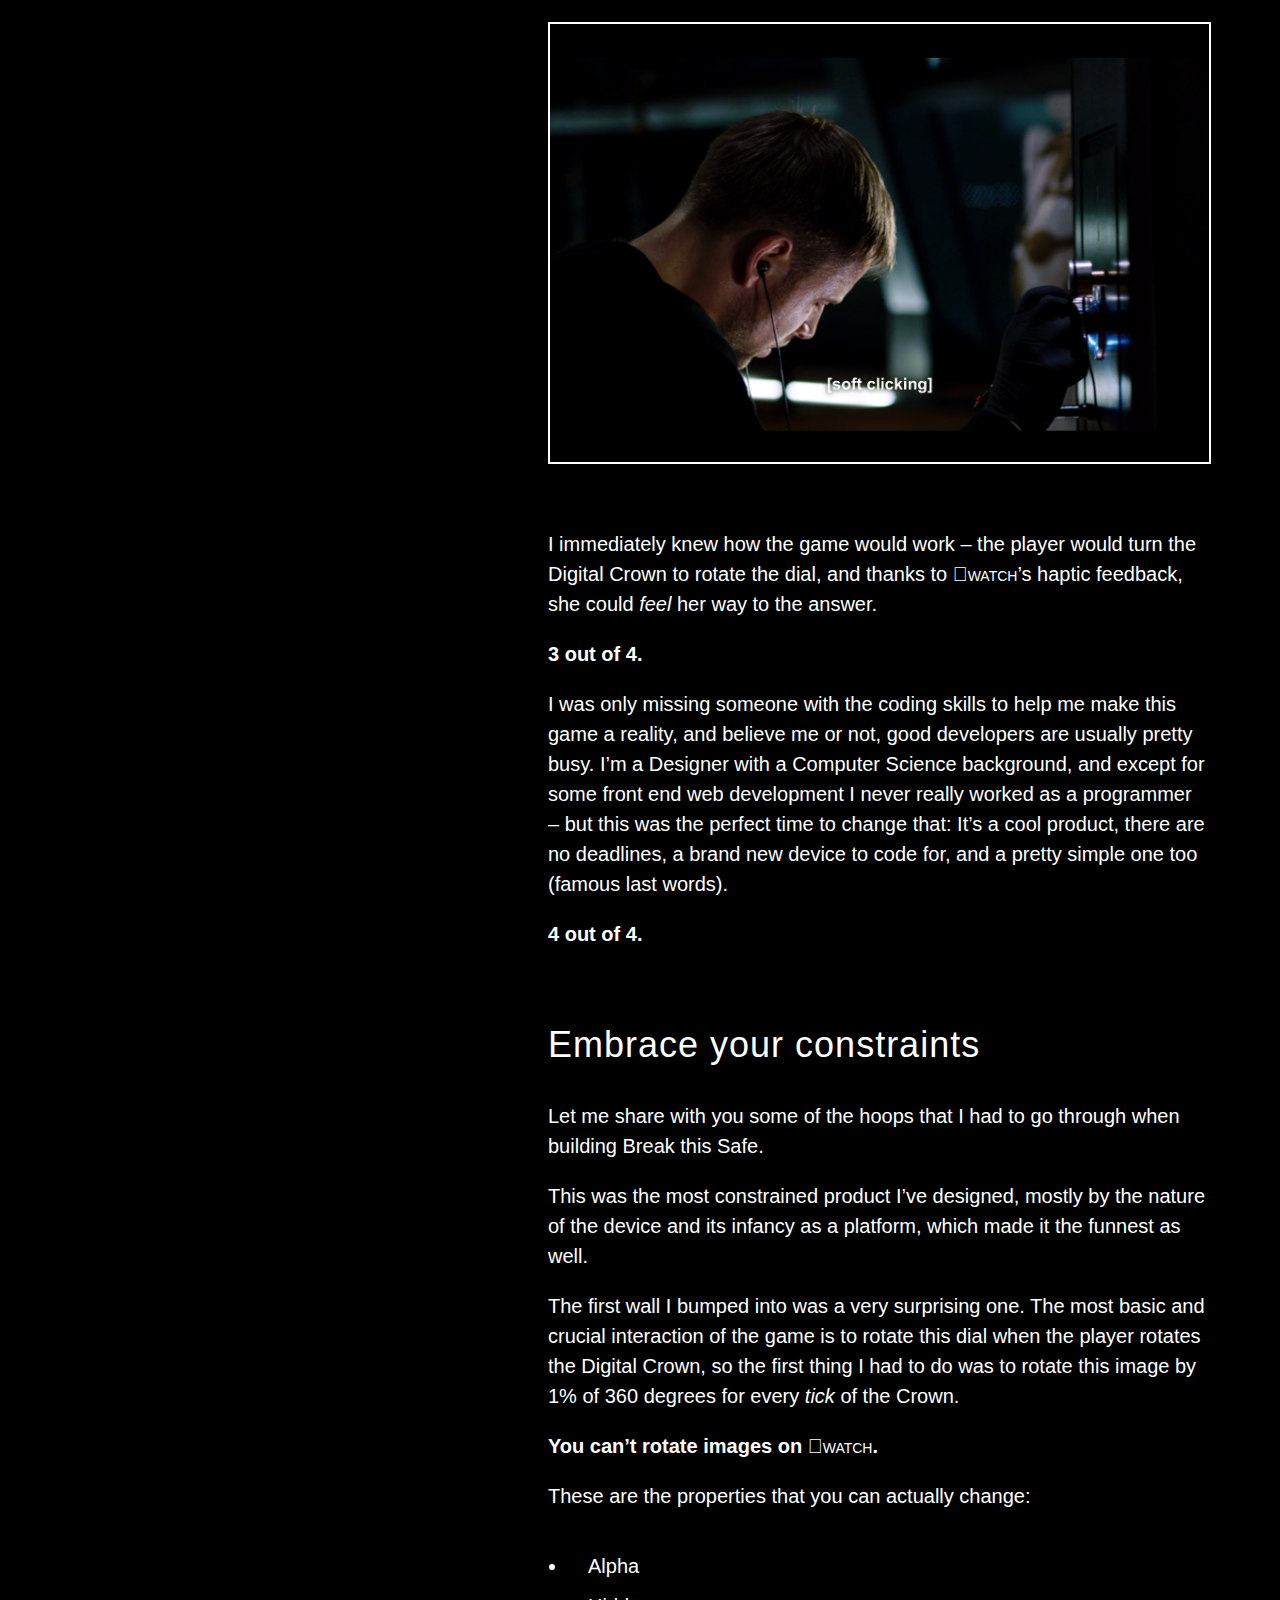
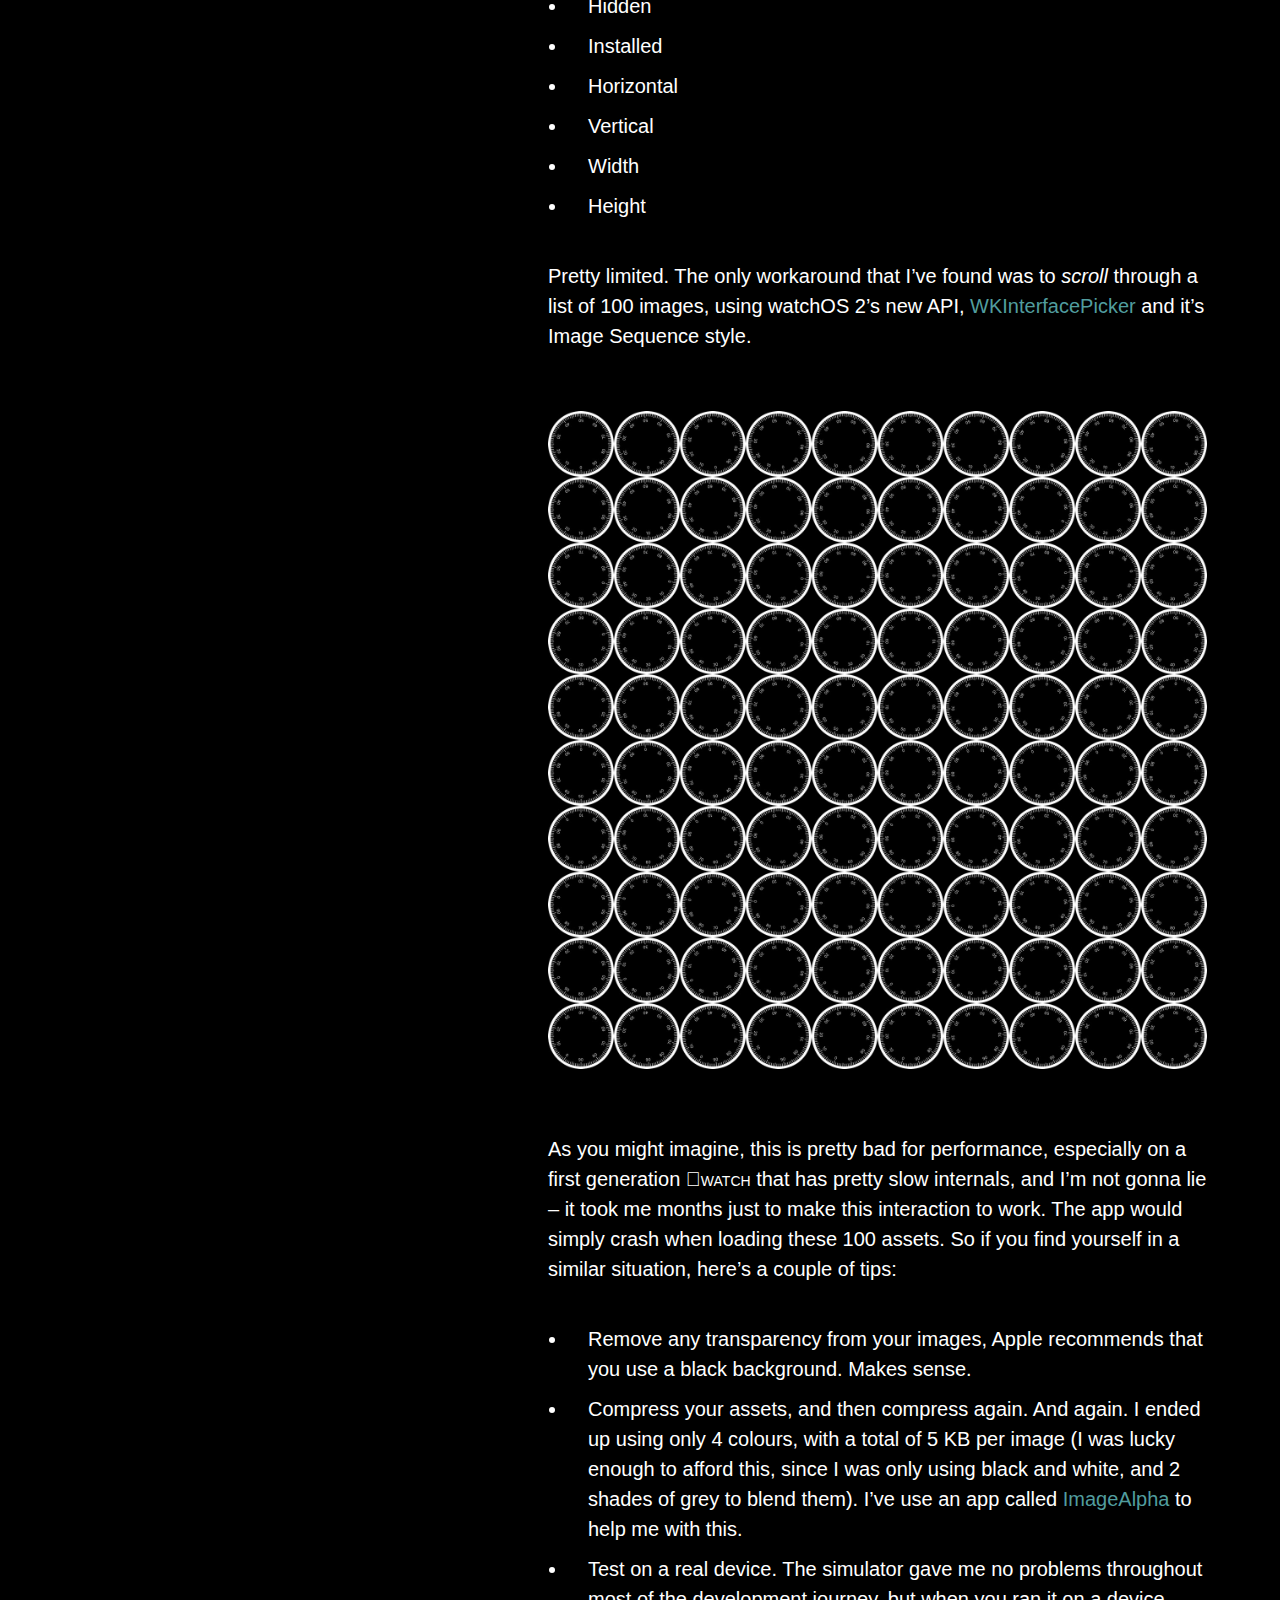
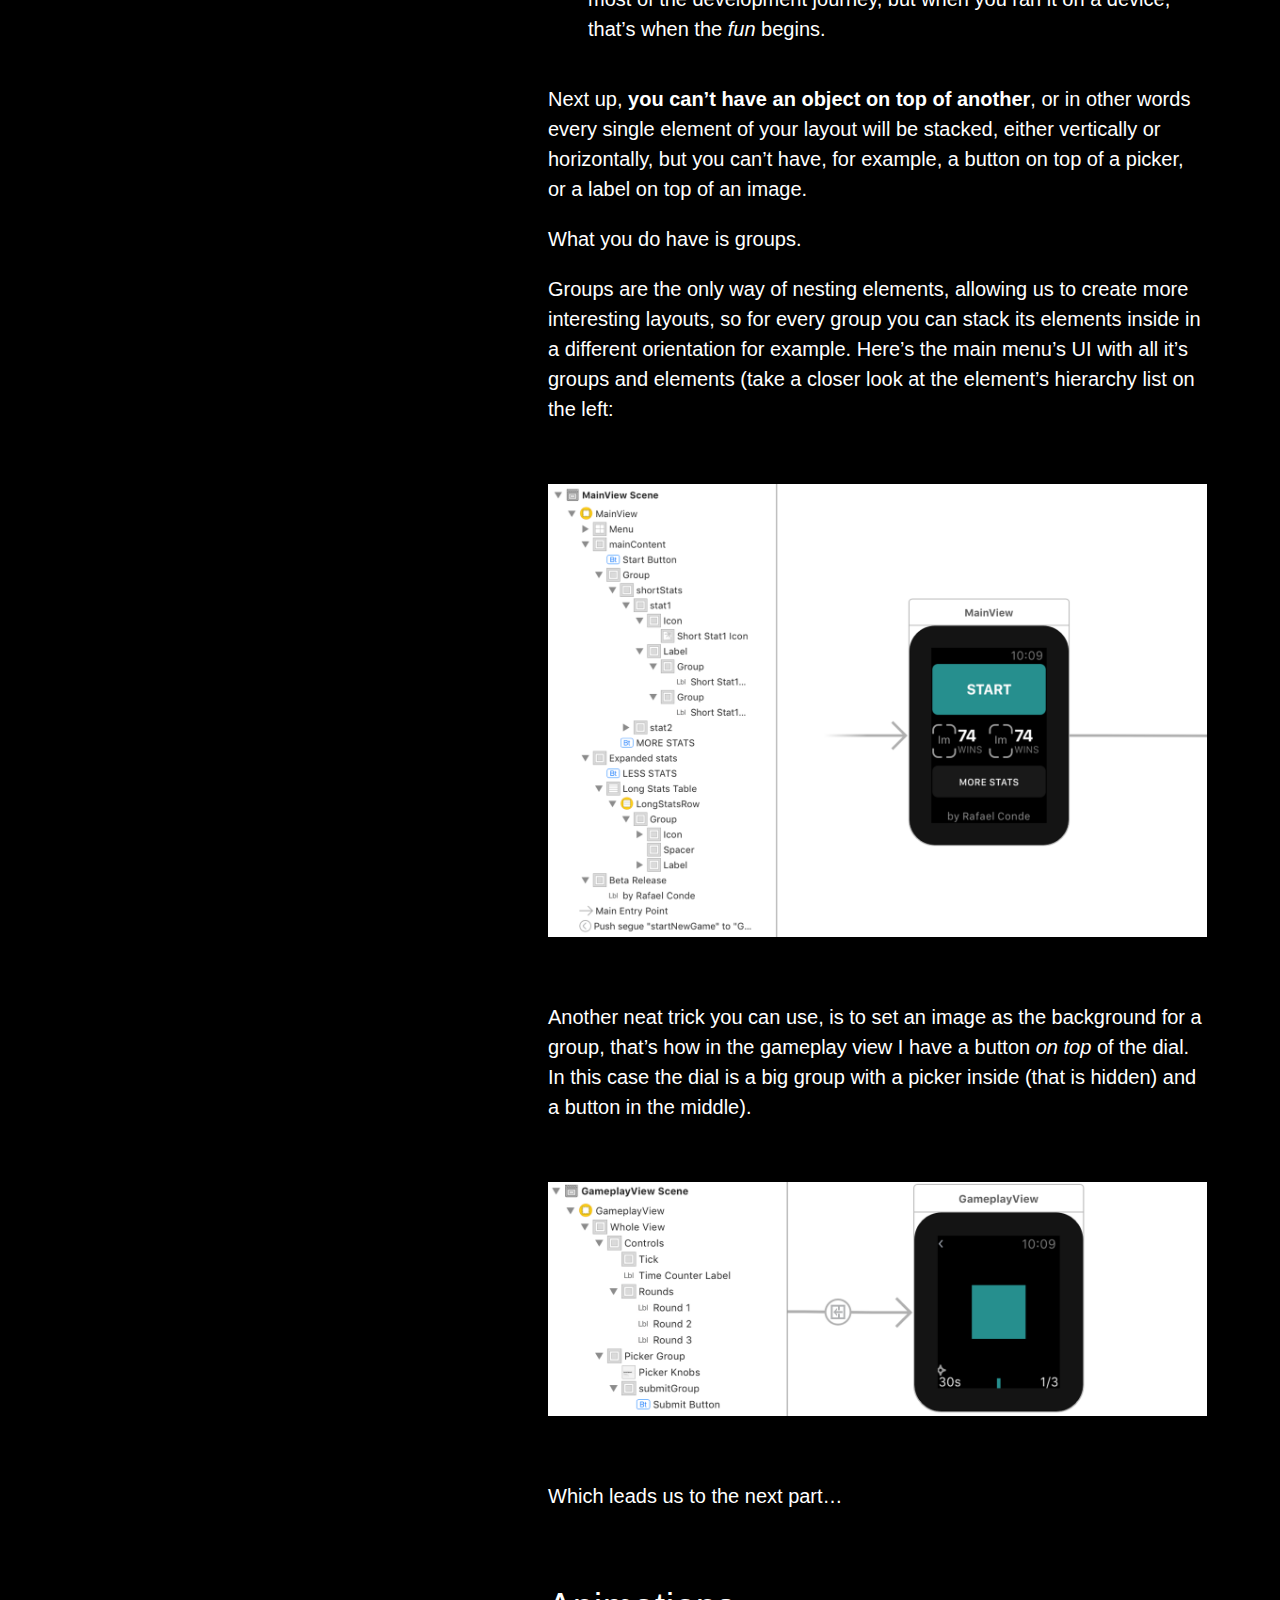
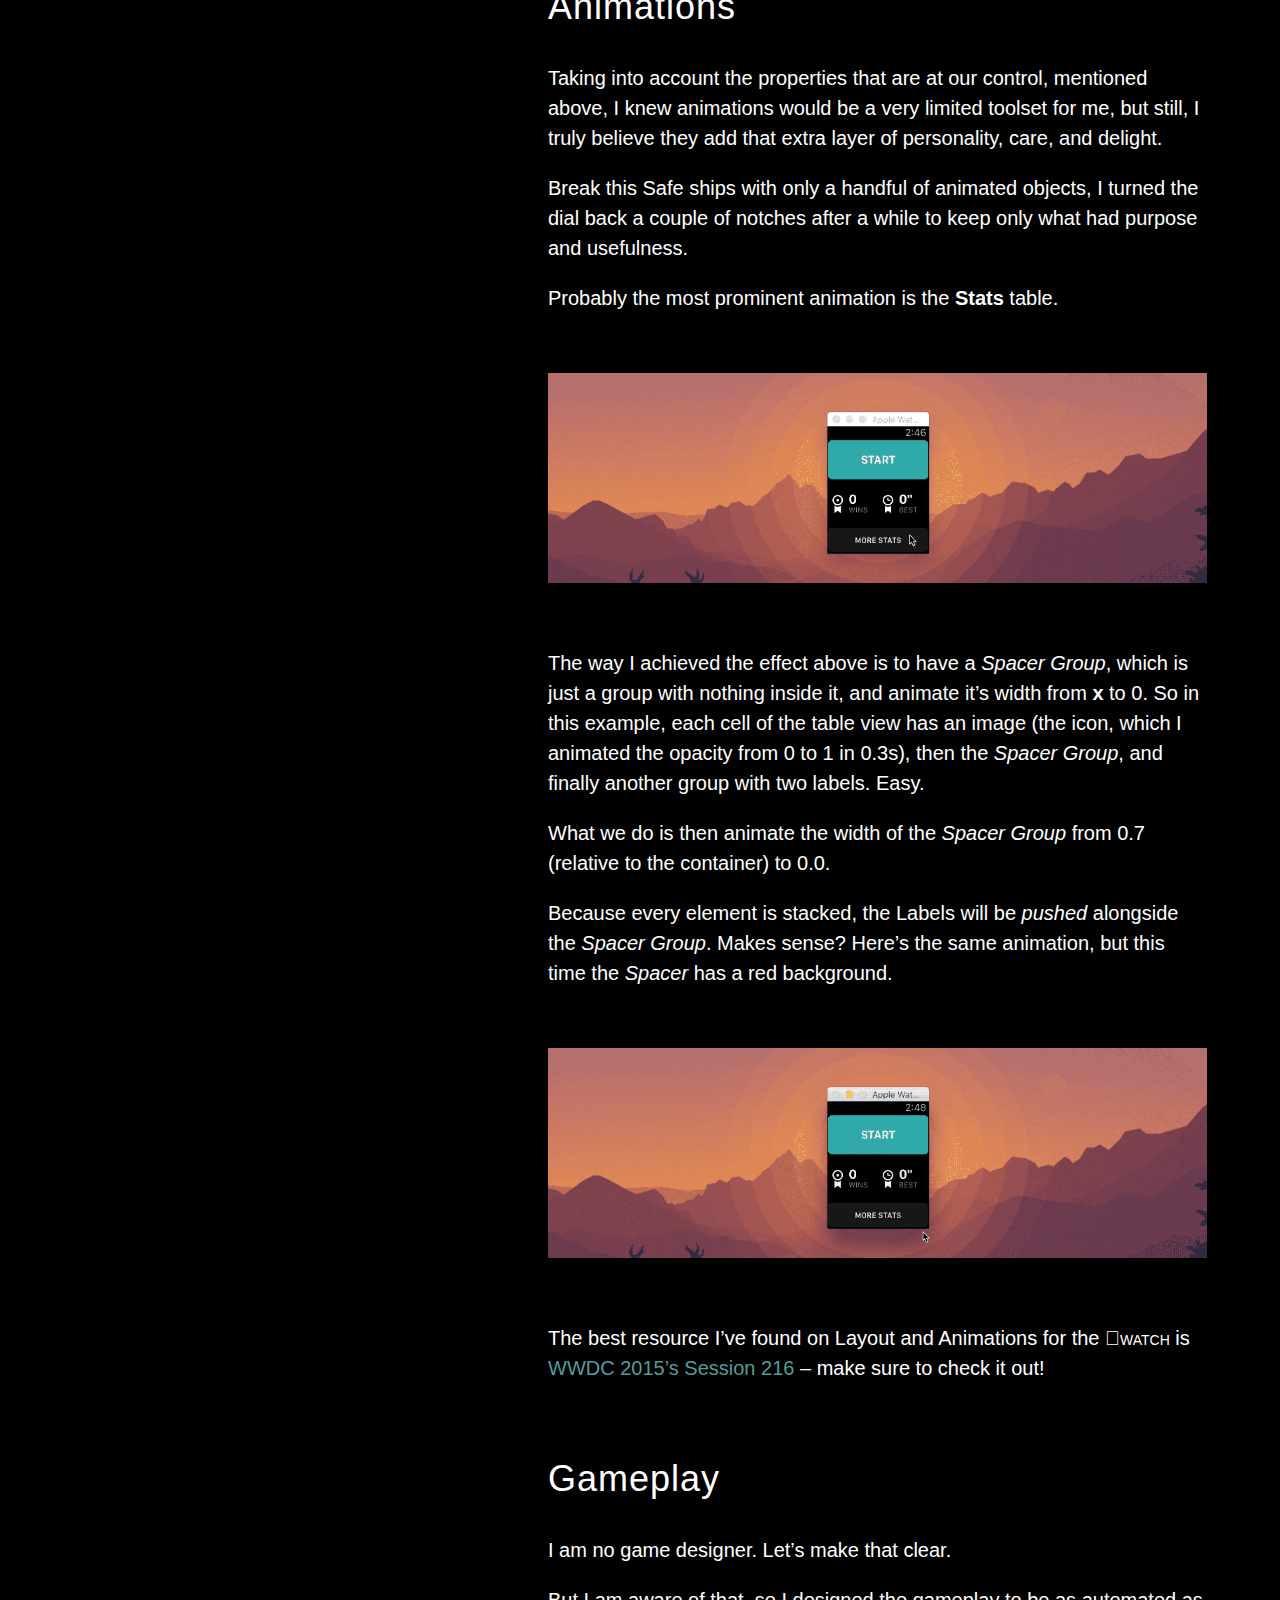
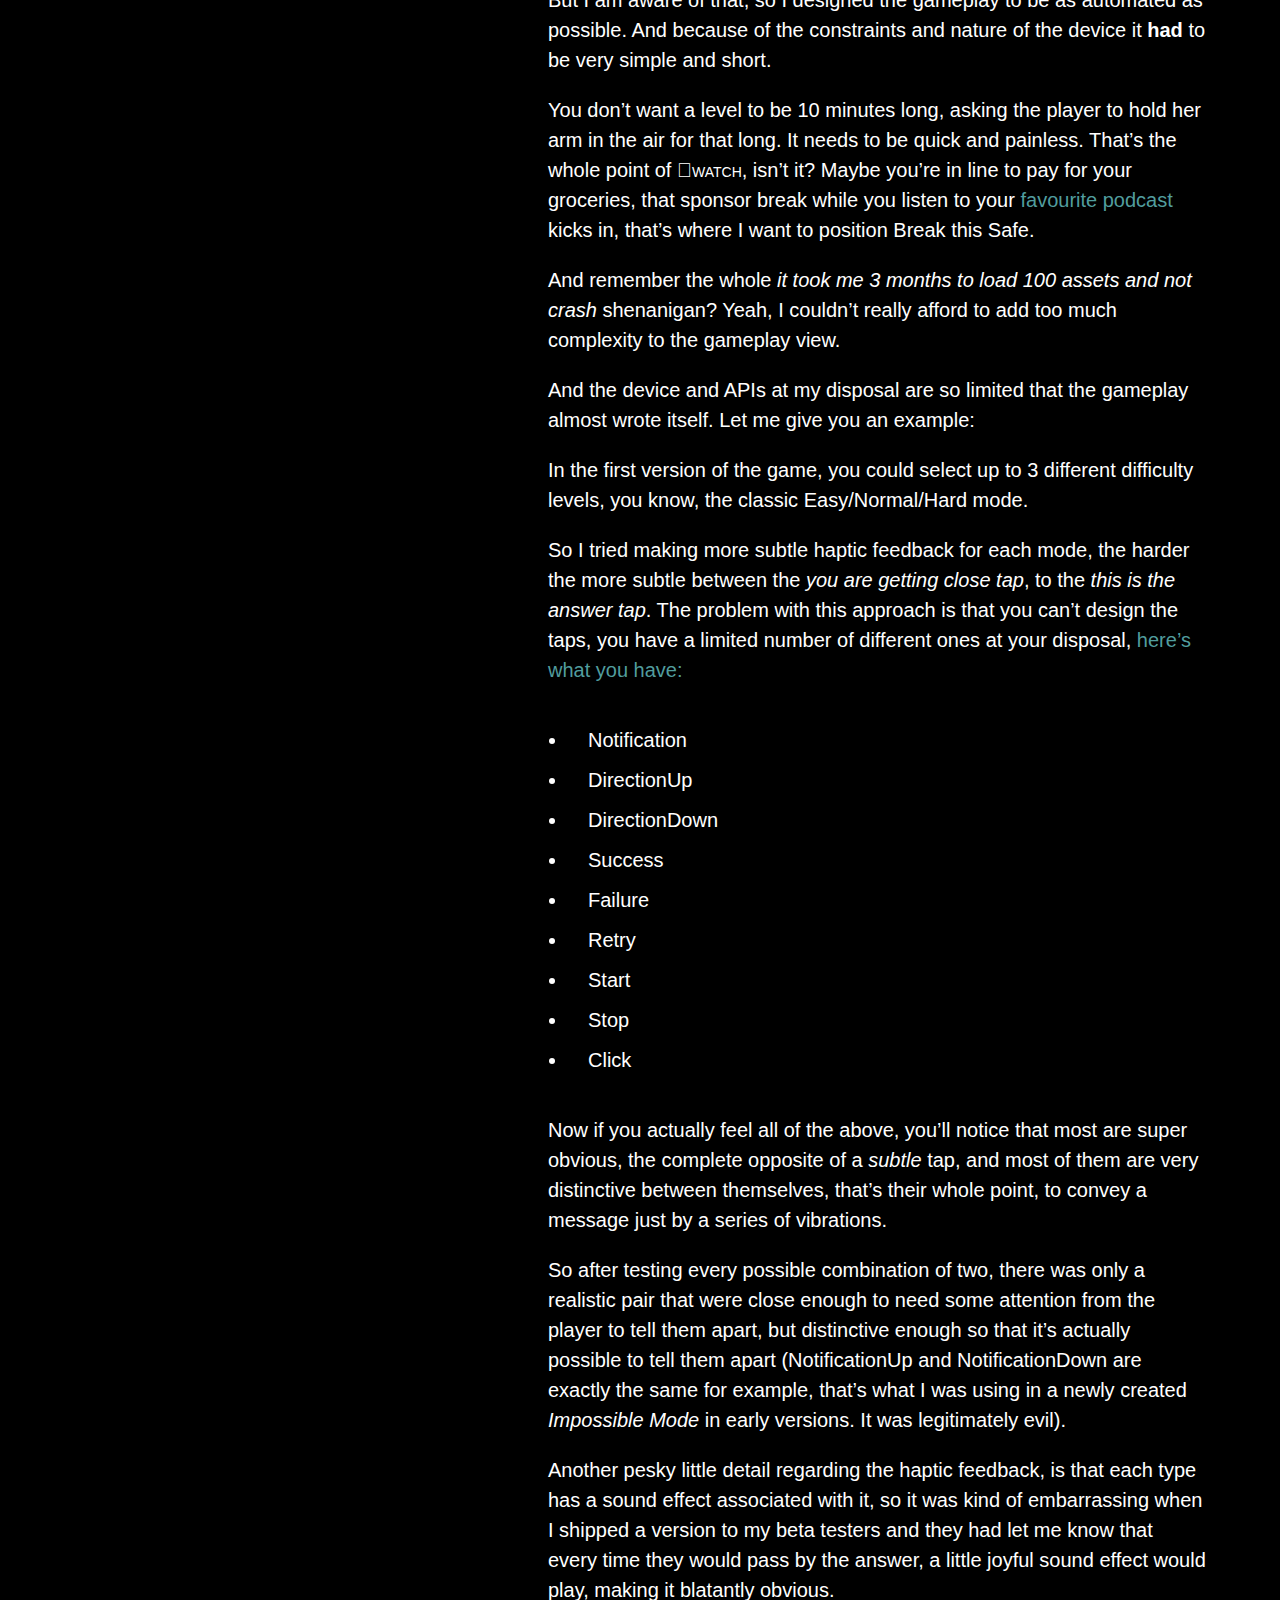
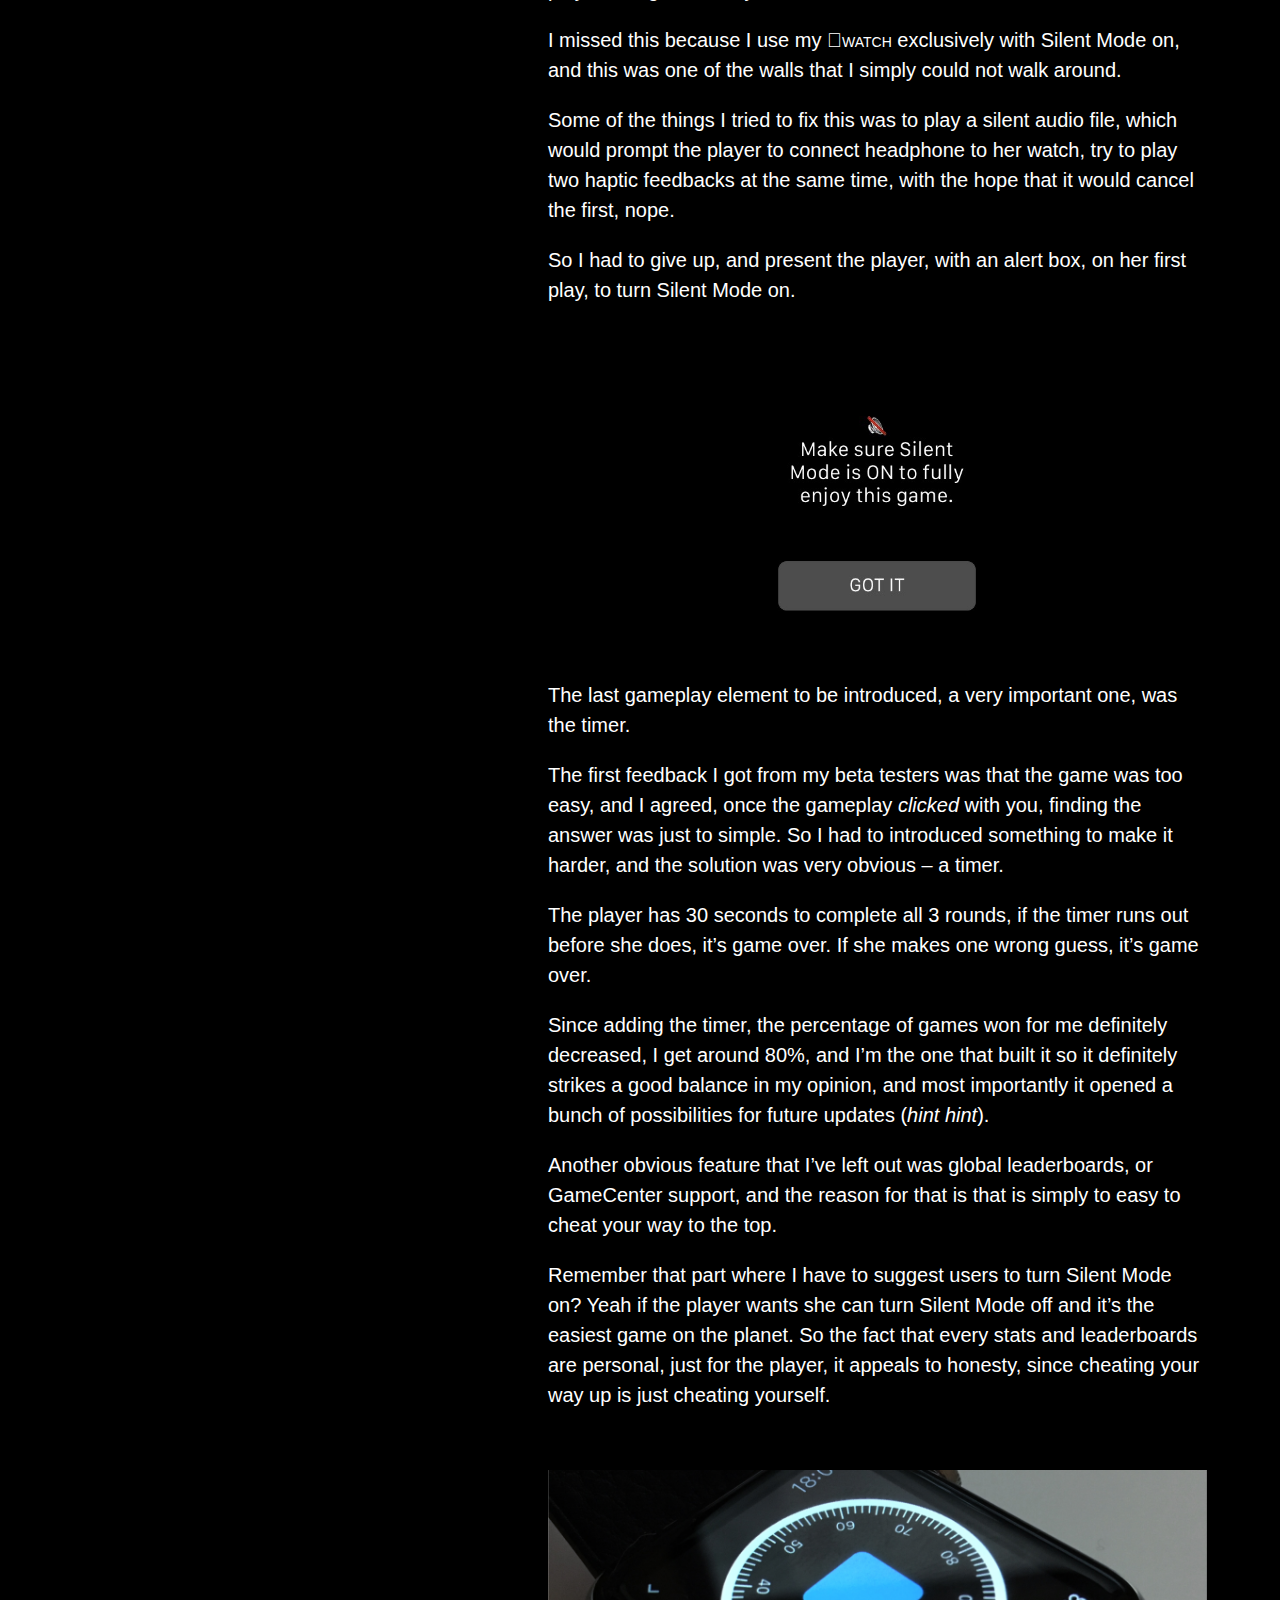
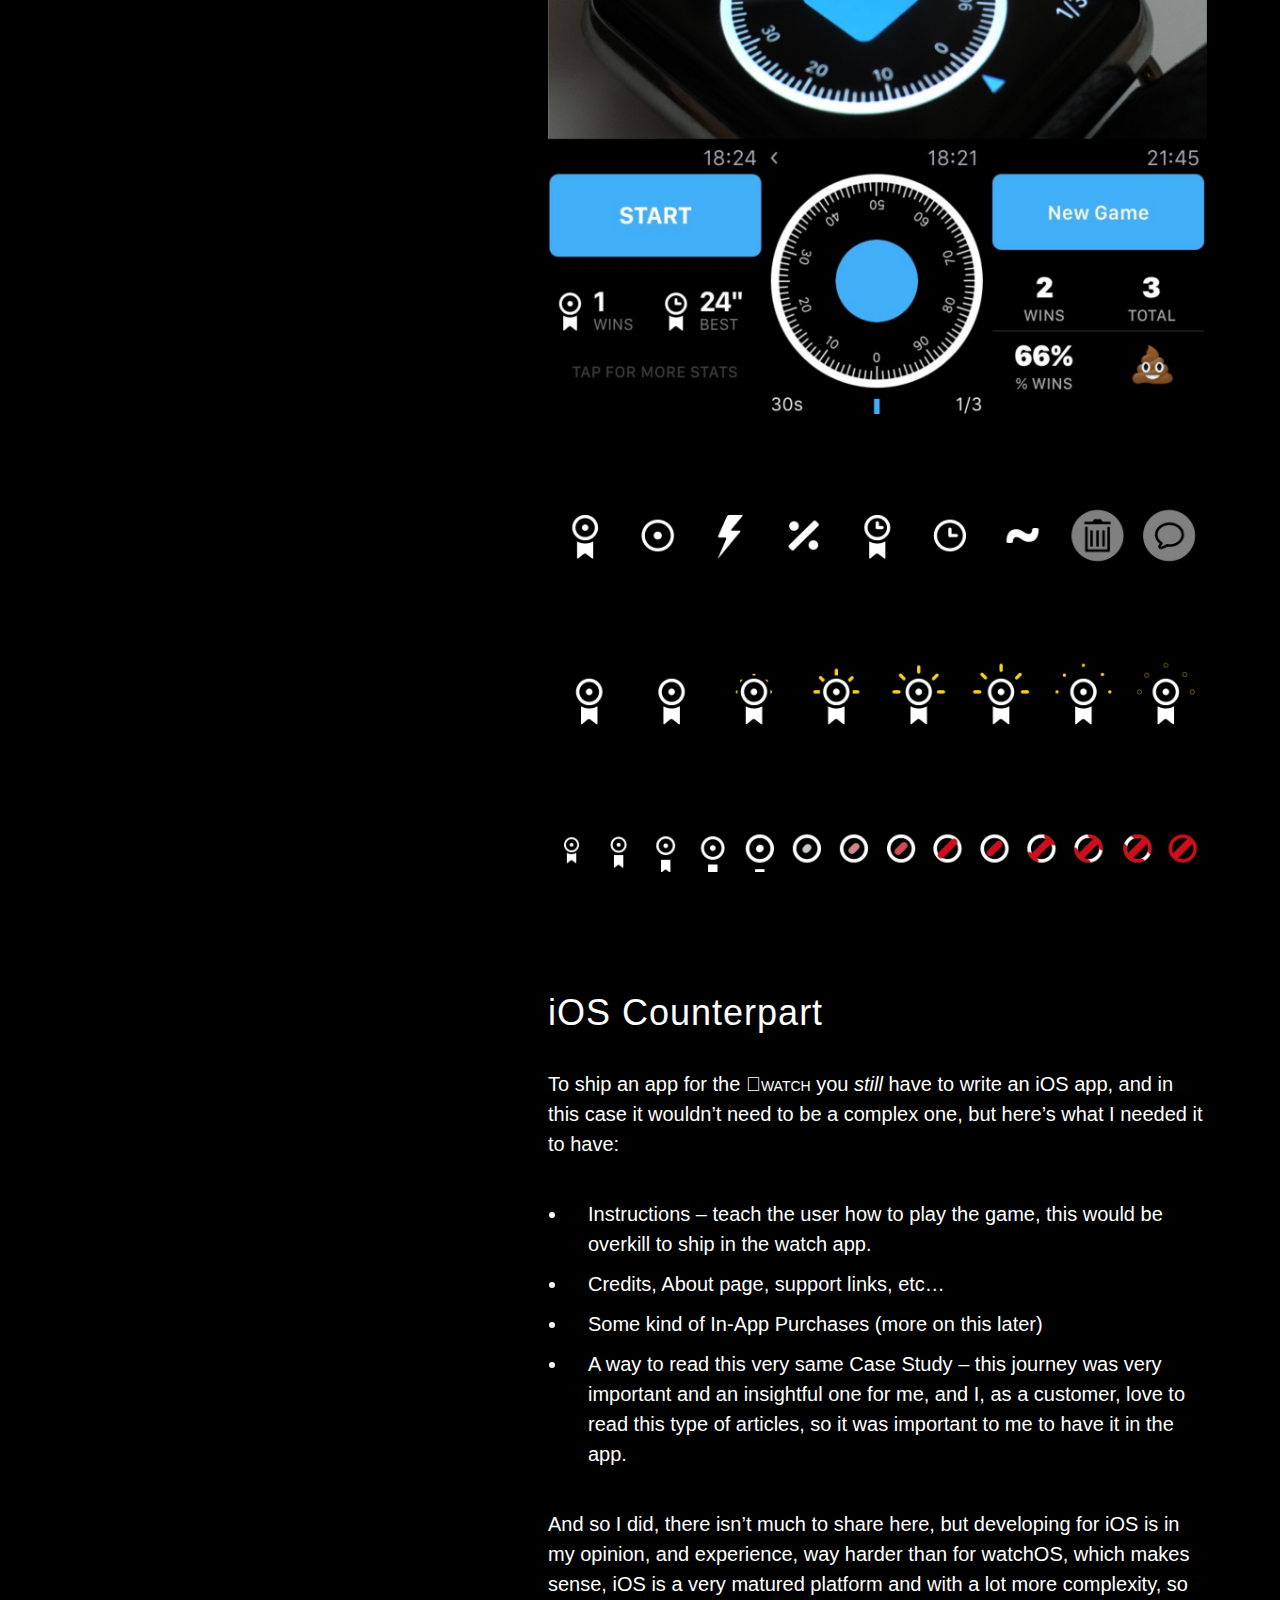
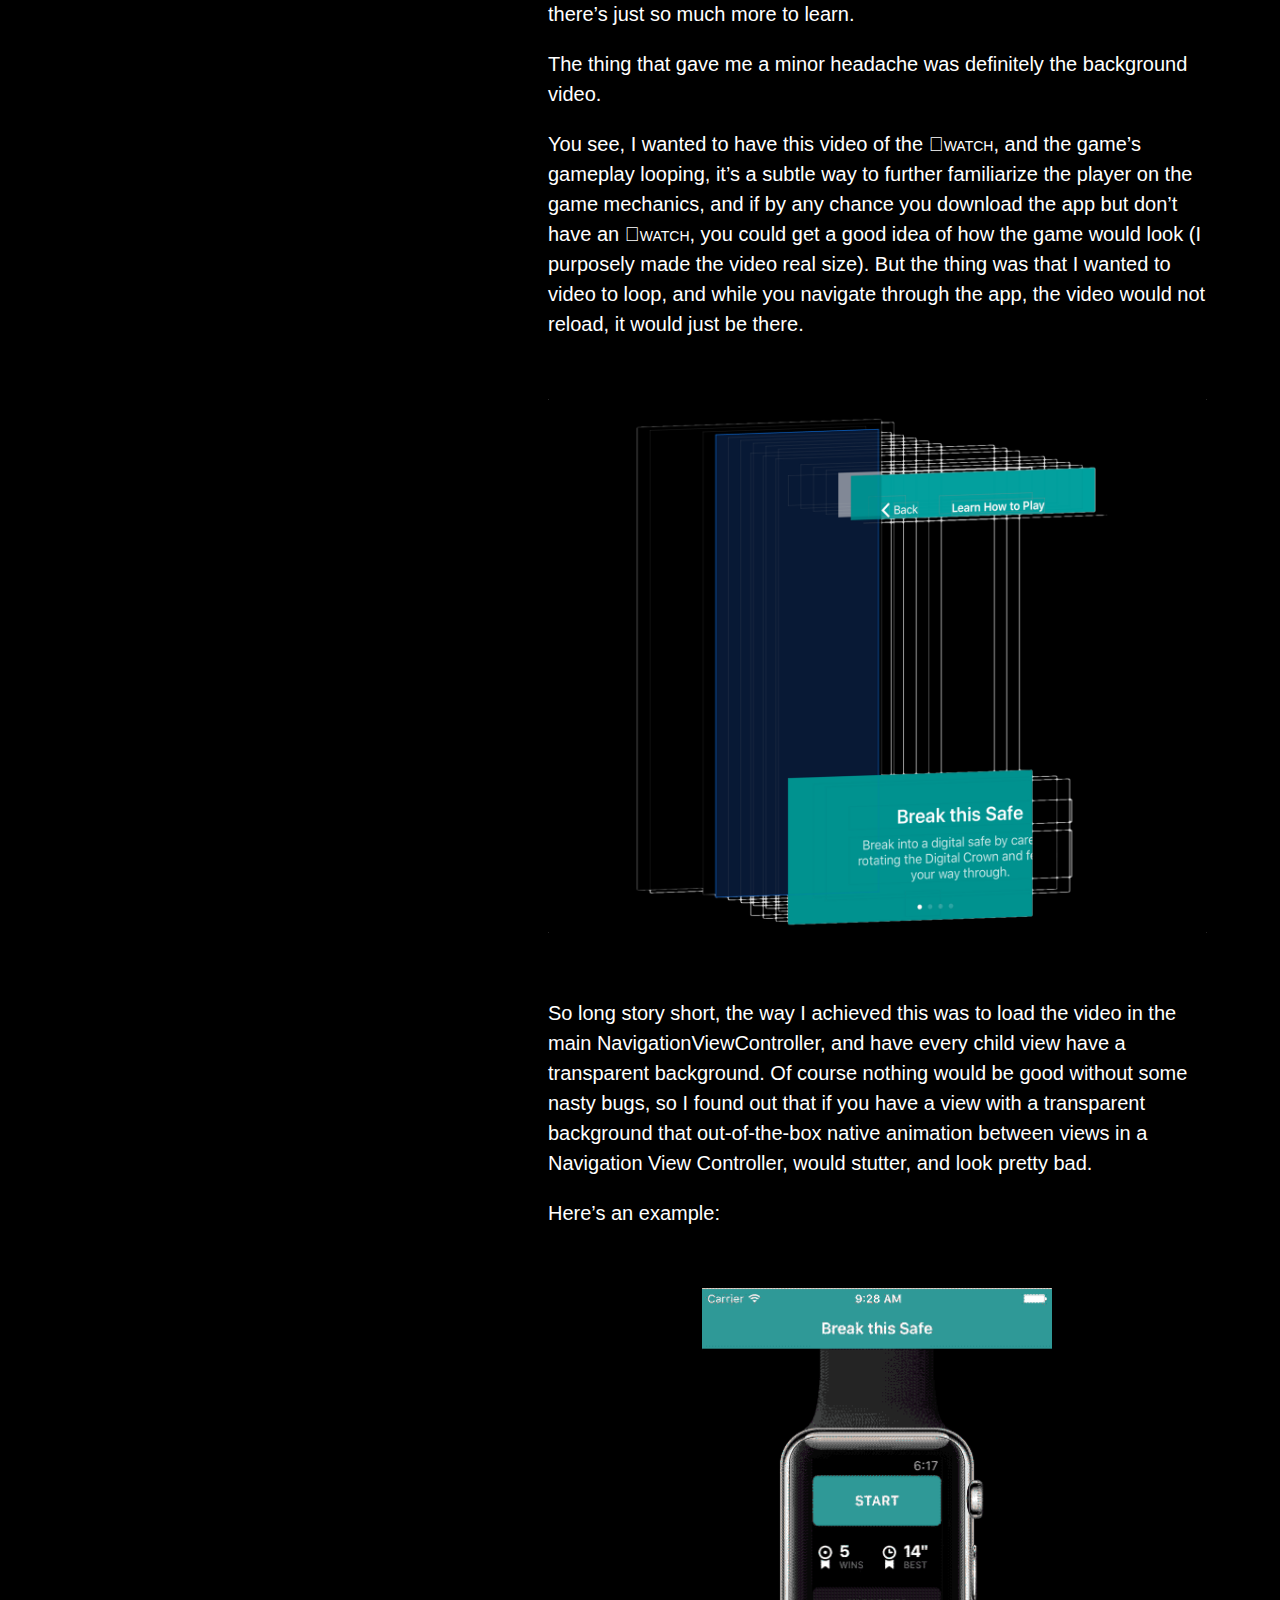
==== commit 5b2d7539: "Fixed misspell" ====
--- a/index.html
+++ b/index.html
@@ -264,7 +264,7 @@
             <p>But it wasn&#8217;t hard to fix, I simply added the transitions myself, a basic change of opacity. Here&#8217;s how the final version of the iOS app looks like:</p>
 
             <div class="image-center">
-              <img src="assets/iOSConterpartoverview.gif" class="ios-screenshot" alt="iOS app overview" />
+              <img src="assets/iOSConterpartOverview.gif" class="ios-screenshot" alt="iOS app overview" />
             </div>
 
             <h2 id="businessmodel">Business Model</h2>
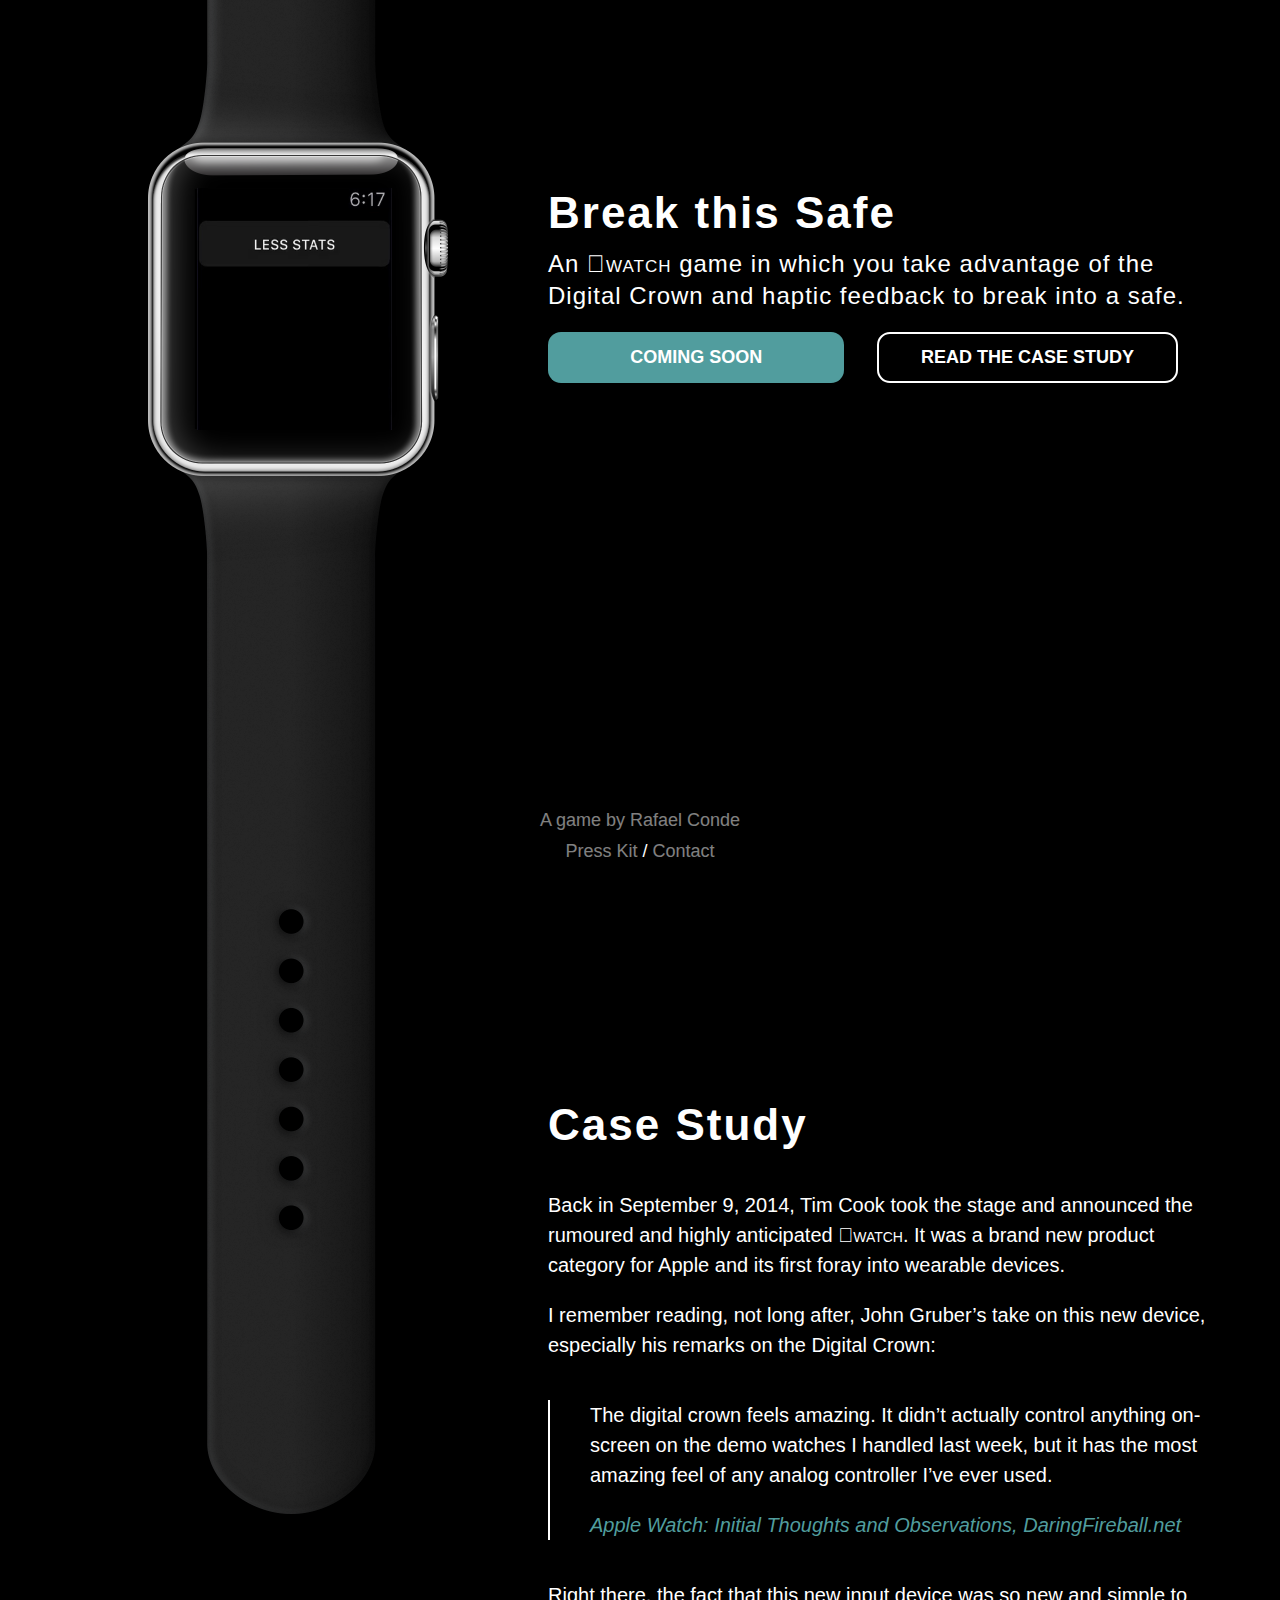
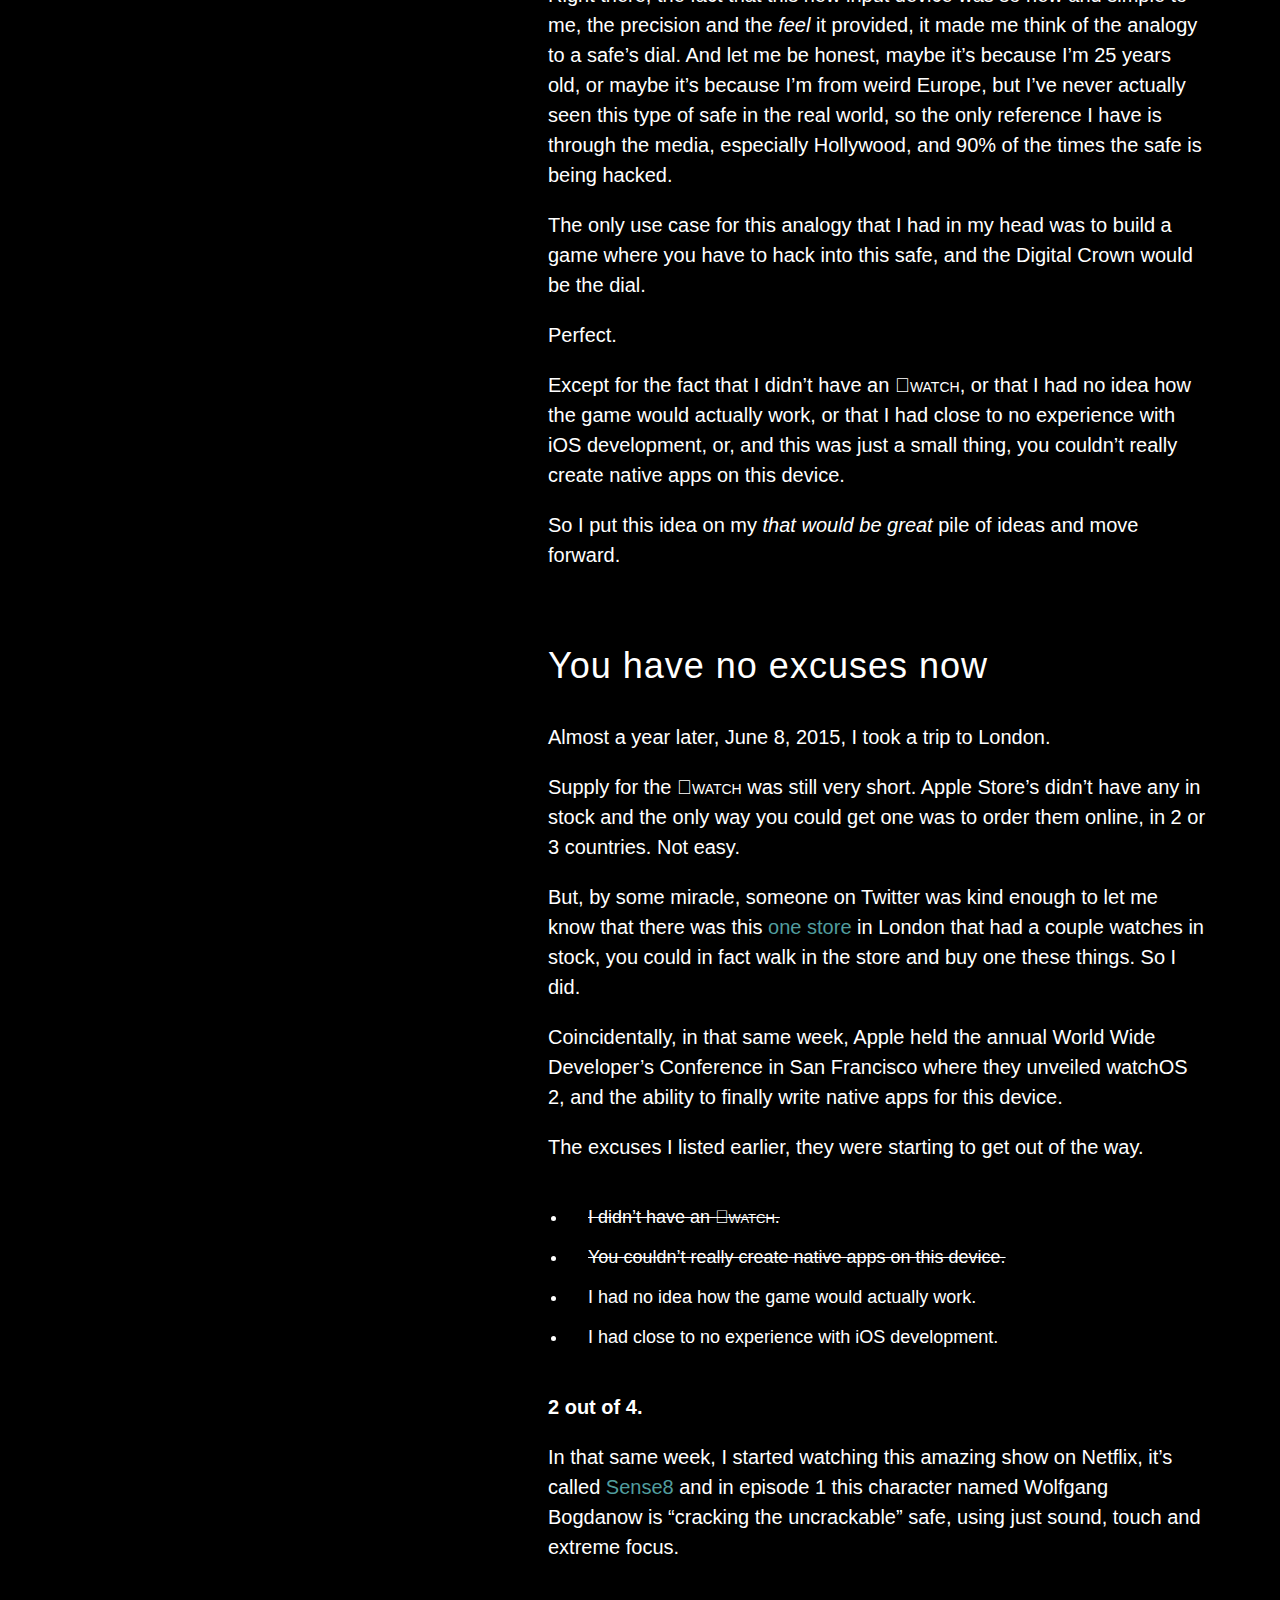
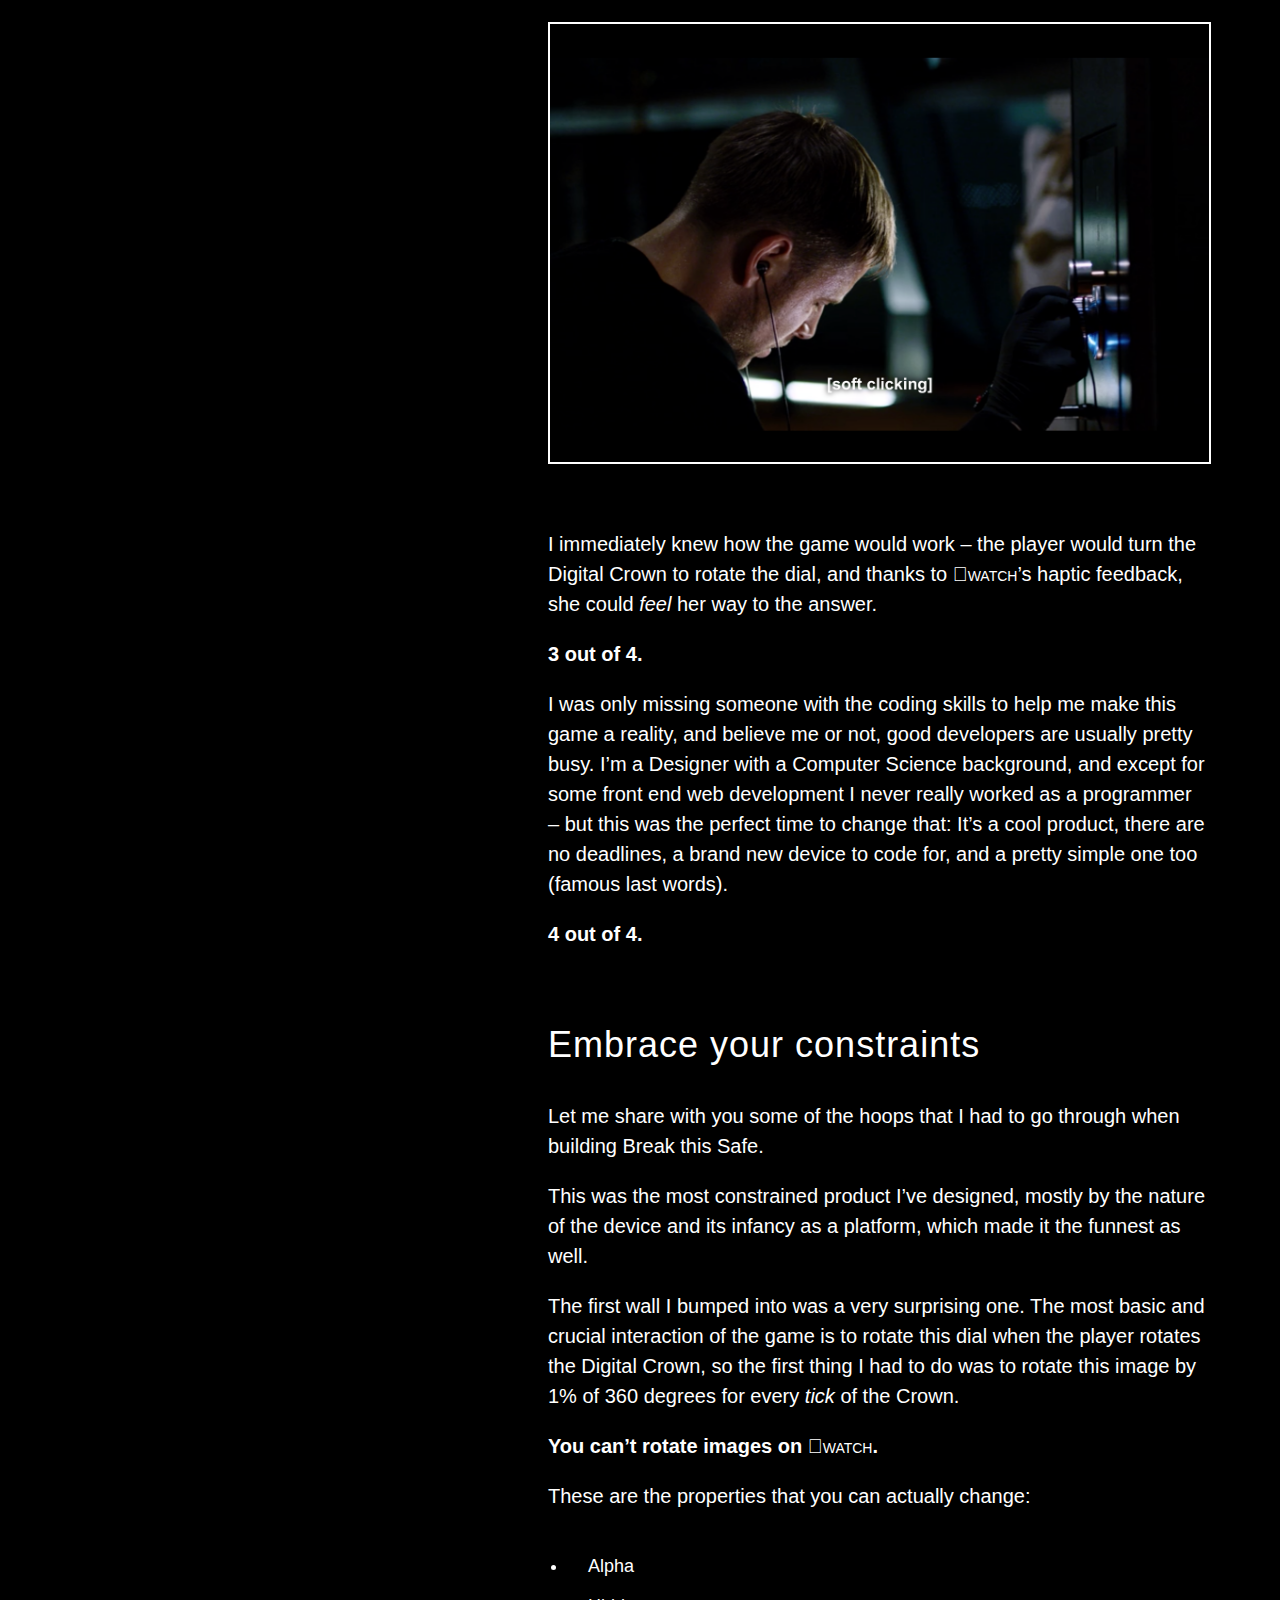
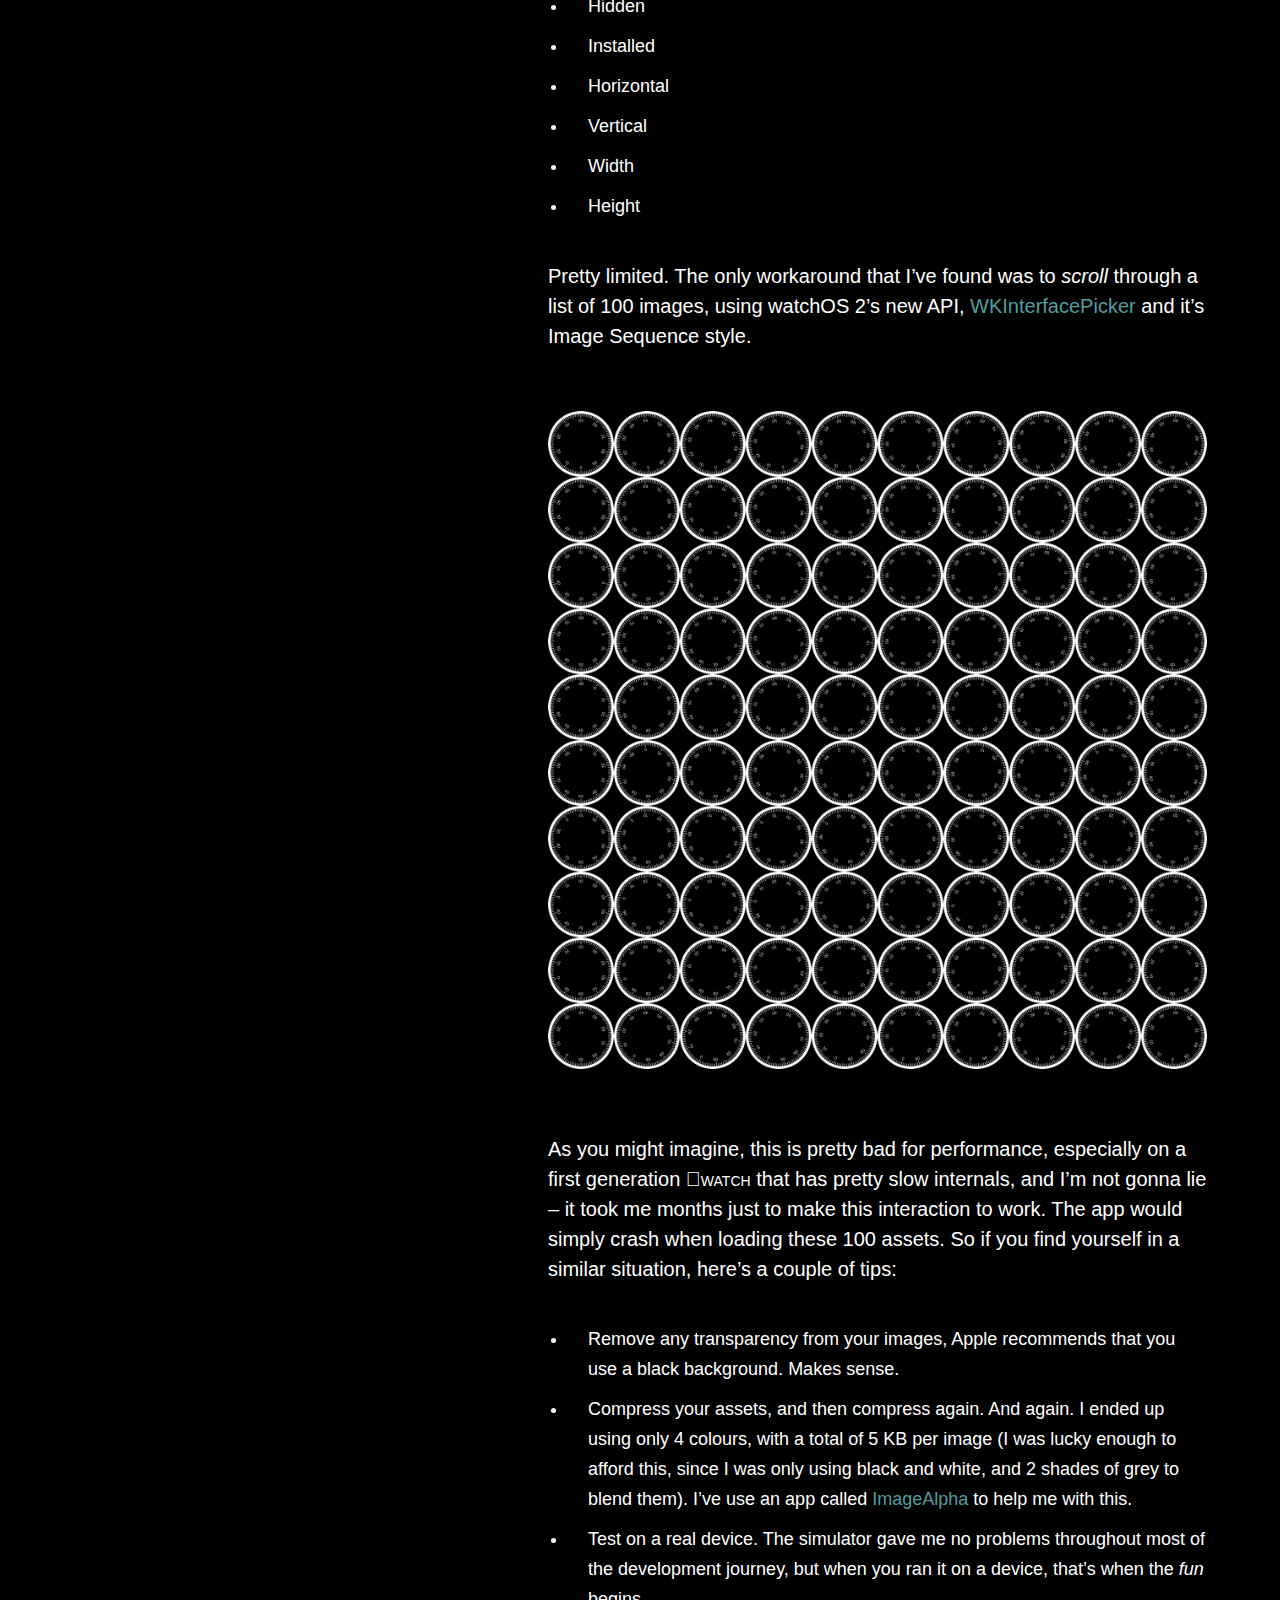
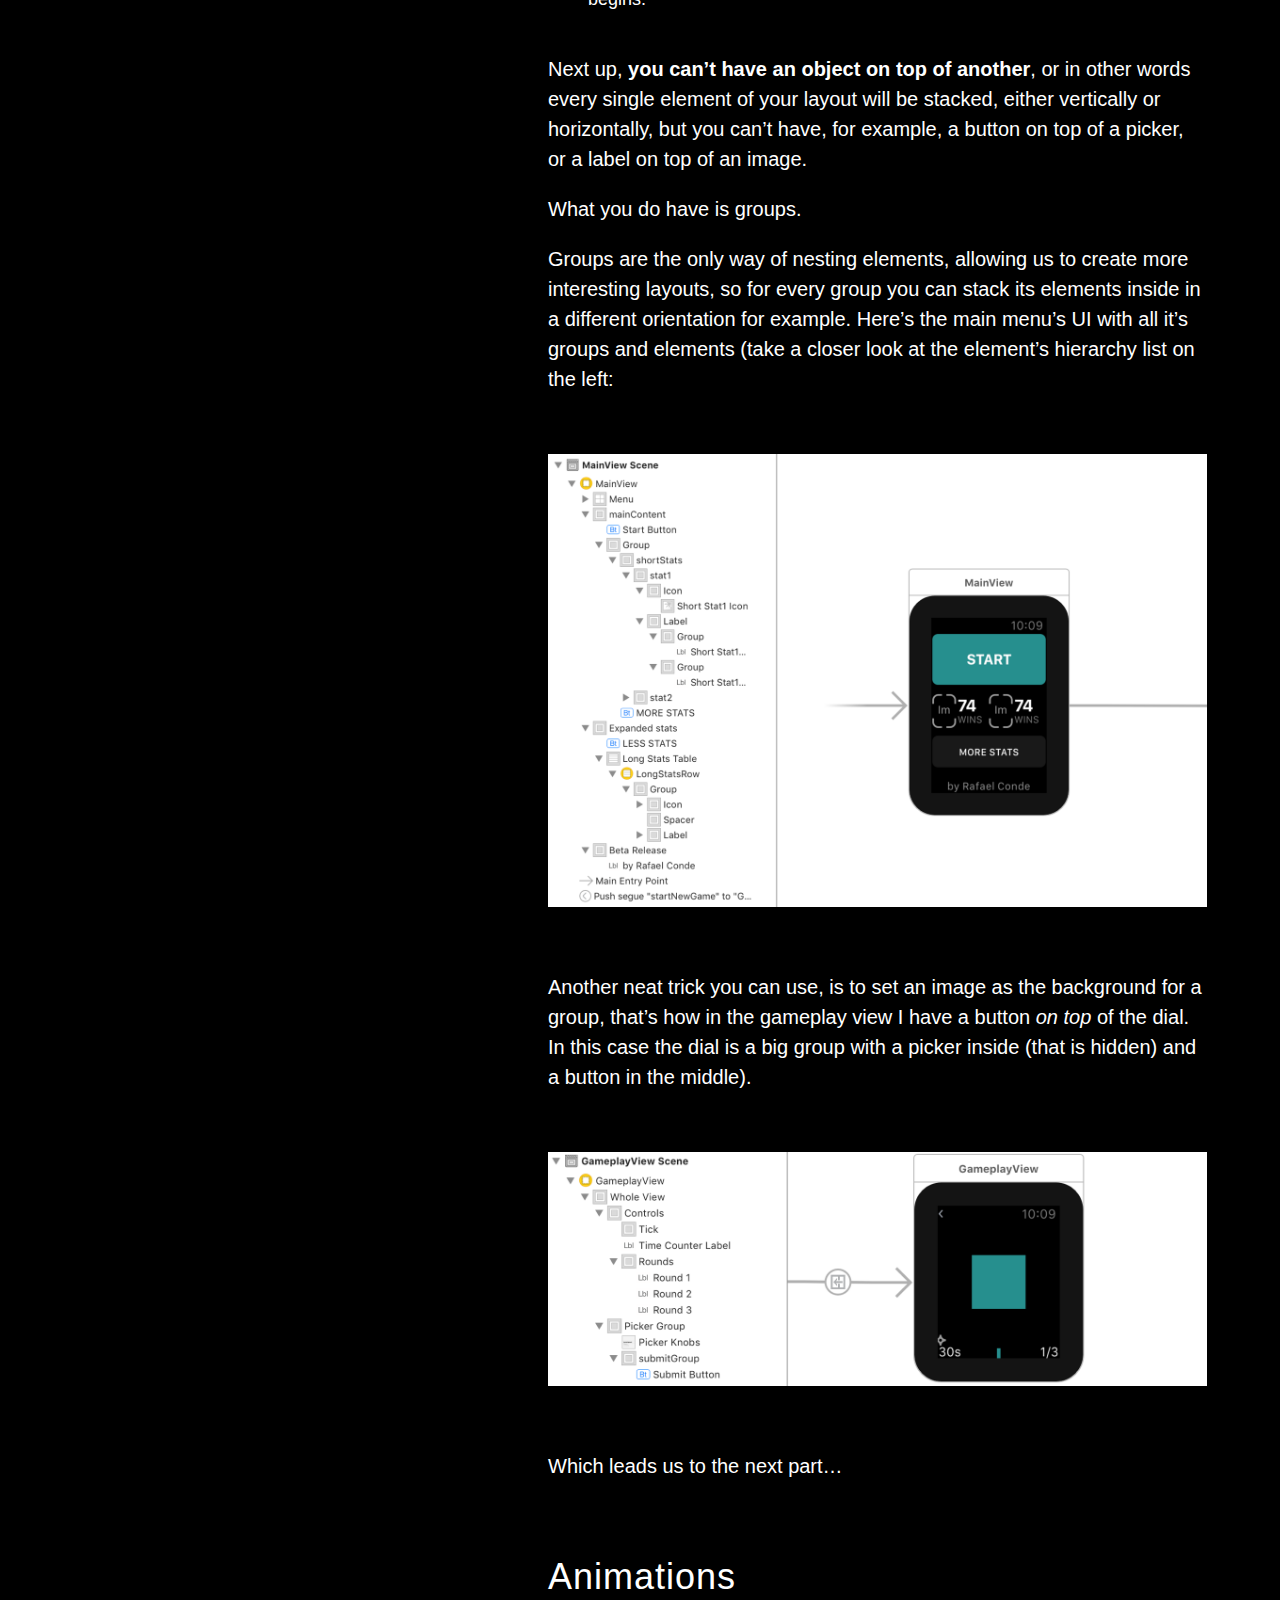
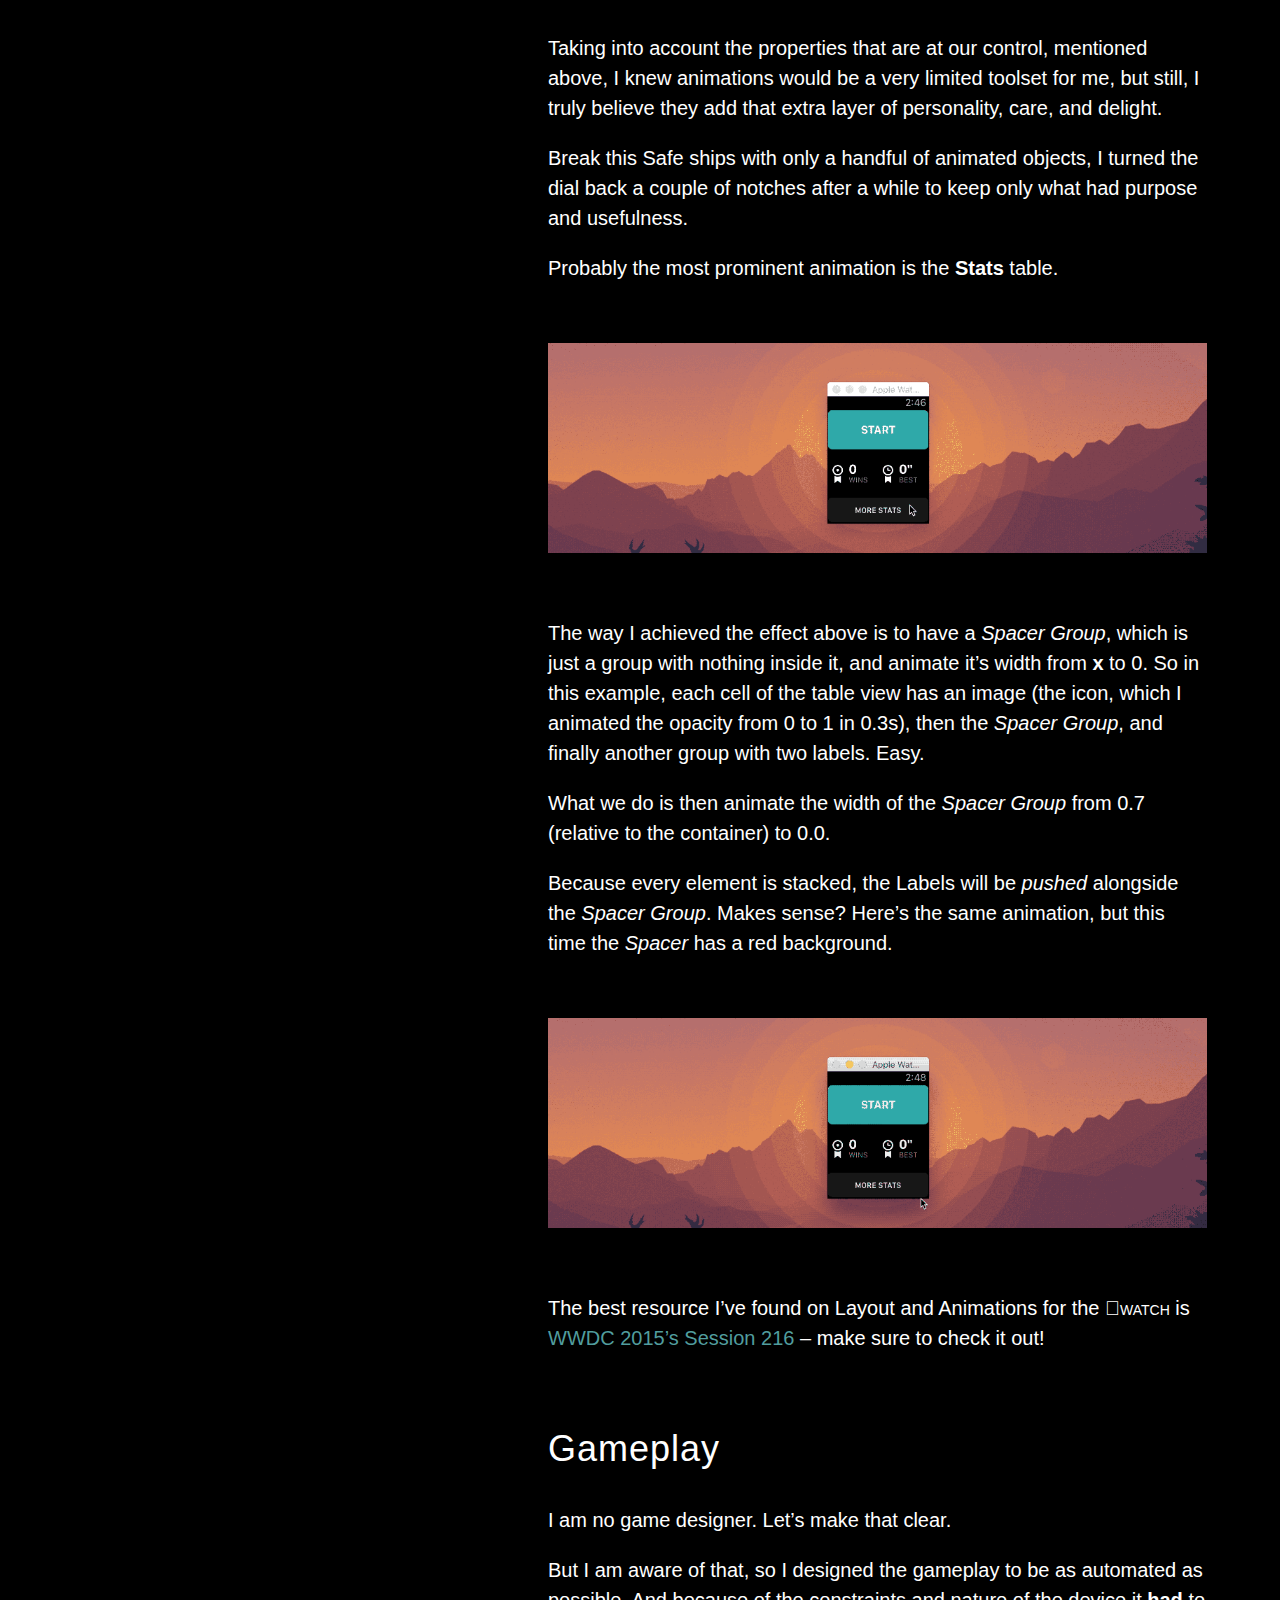
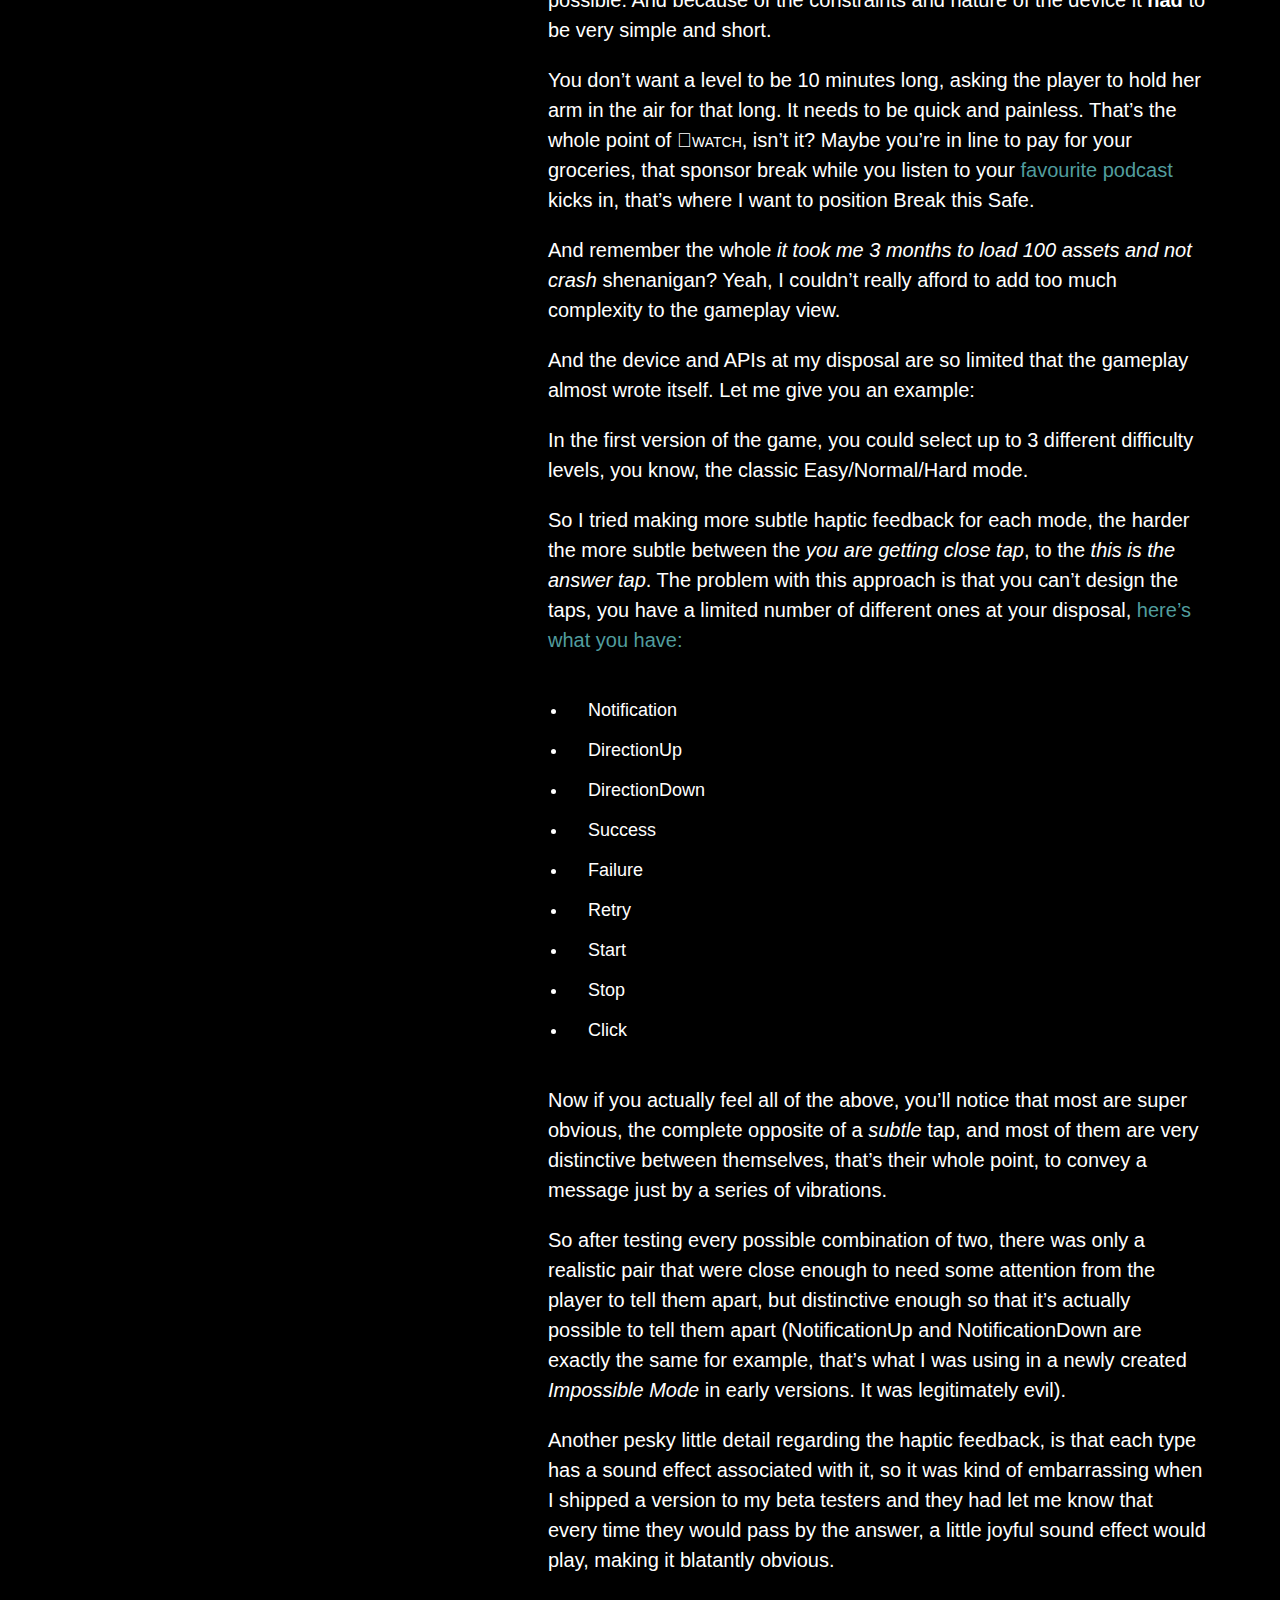
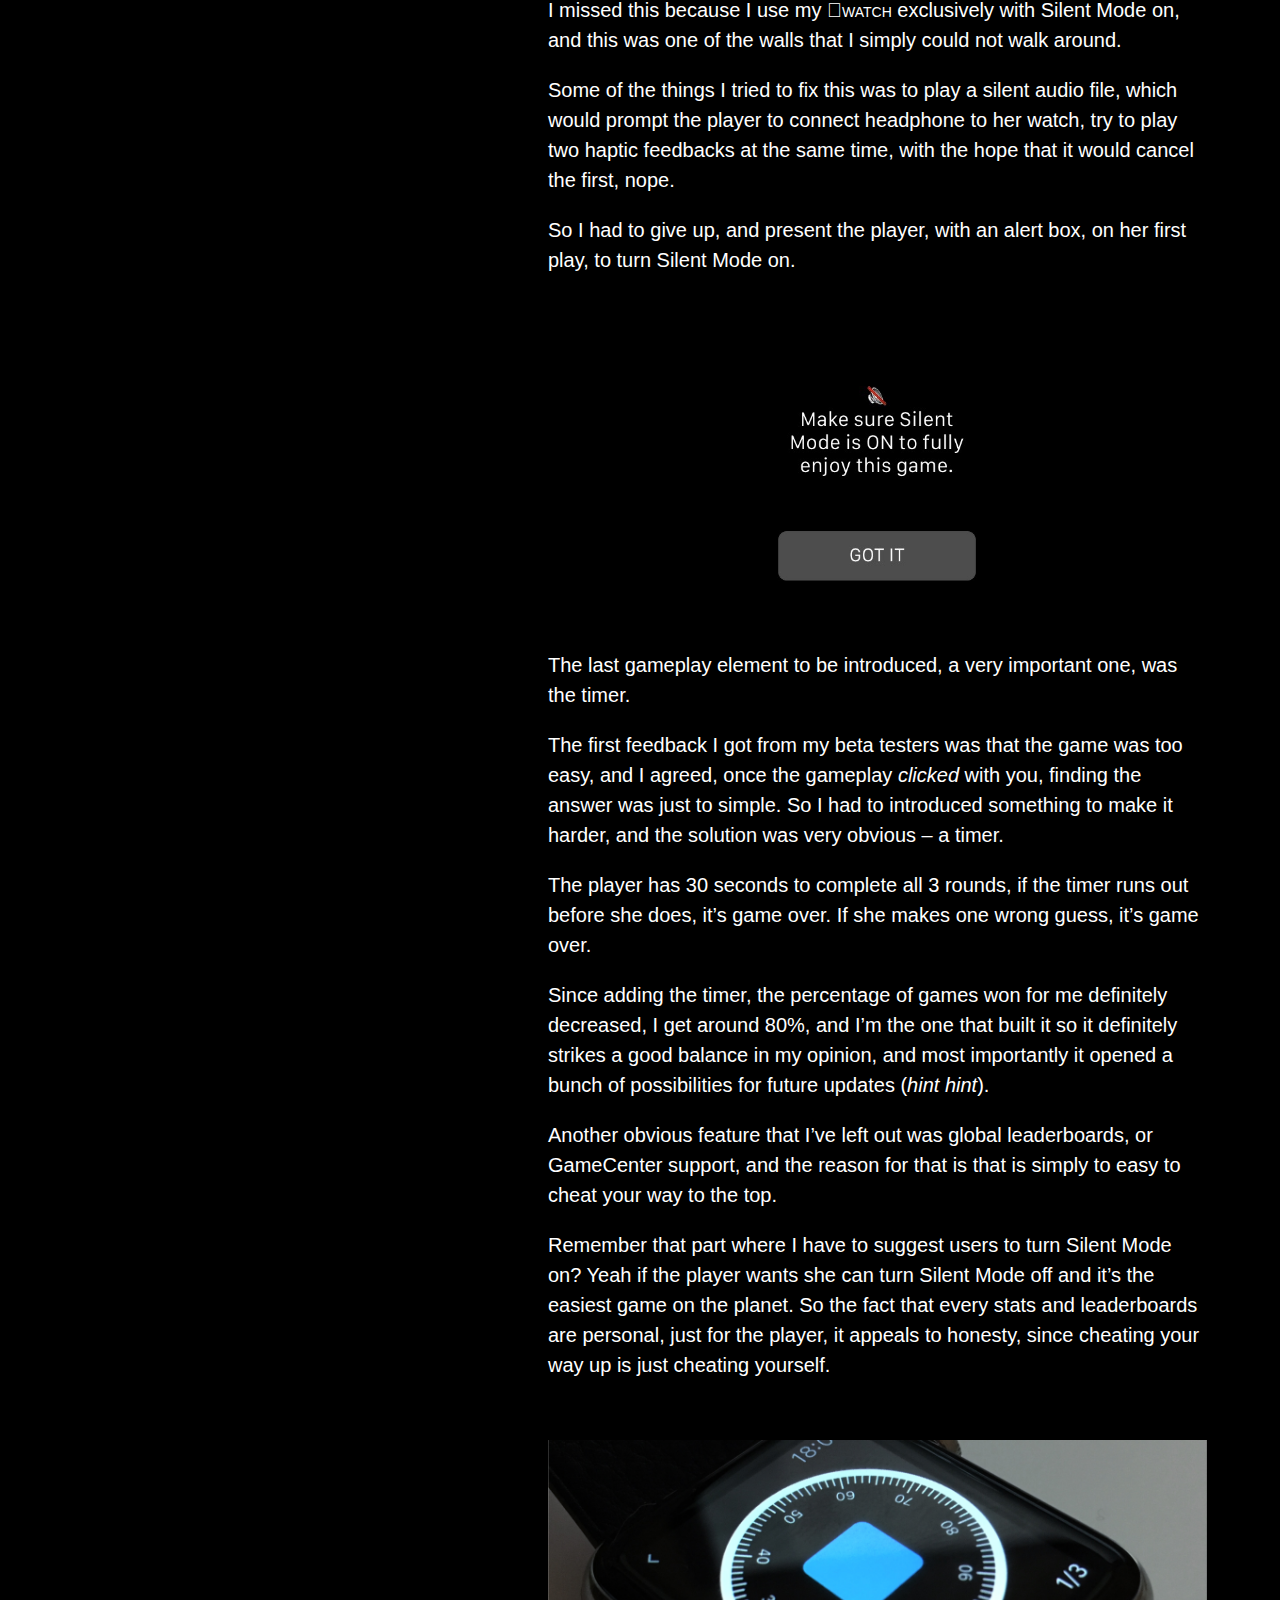
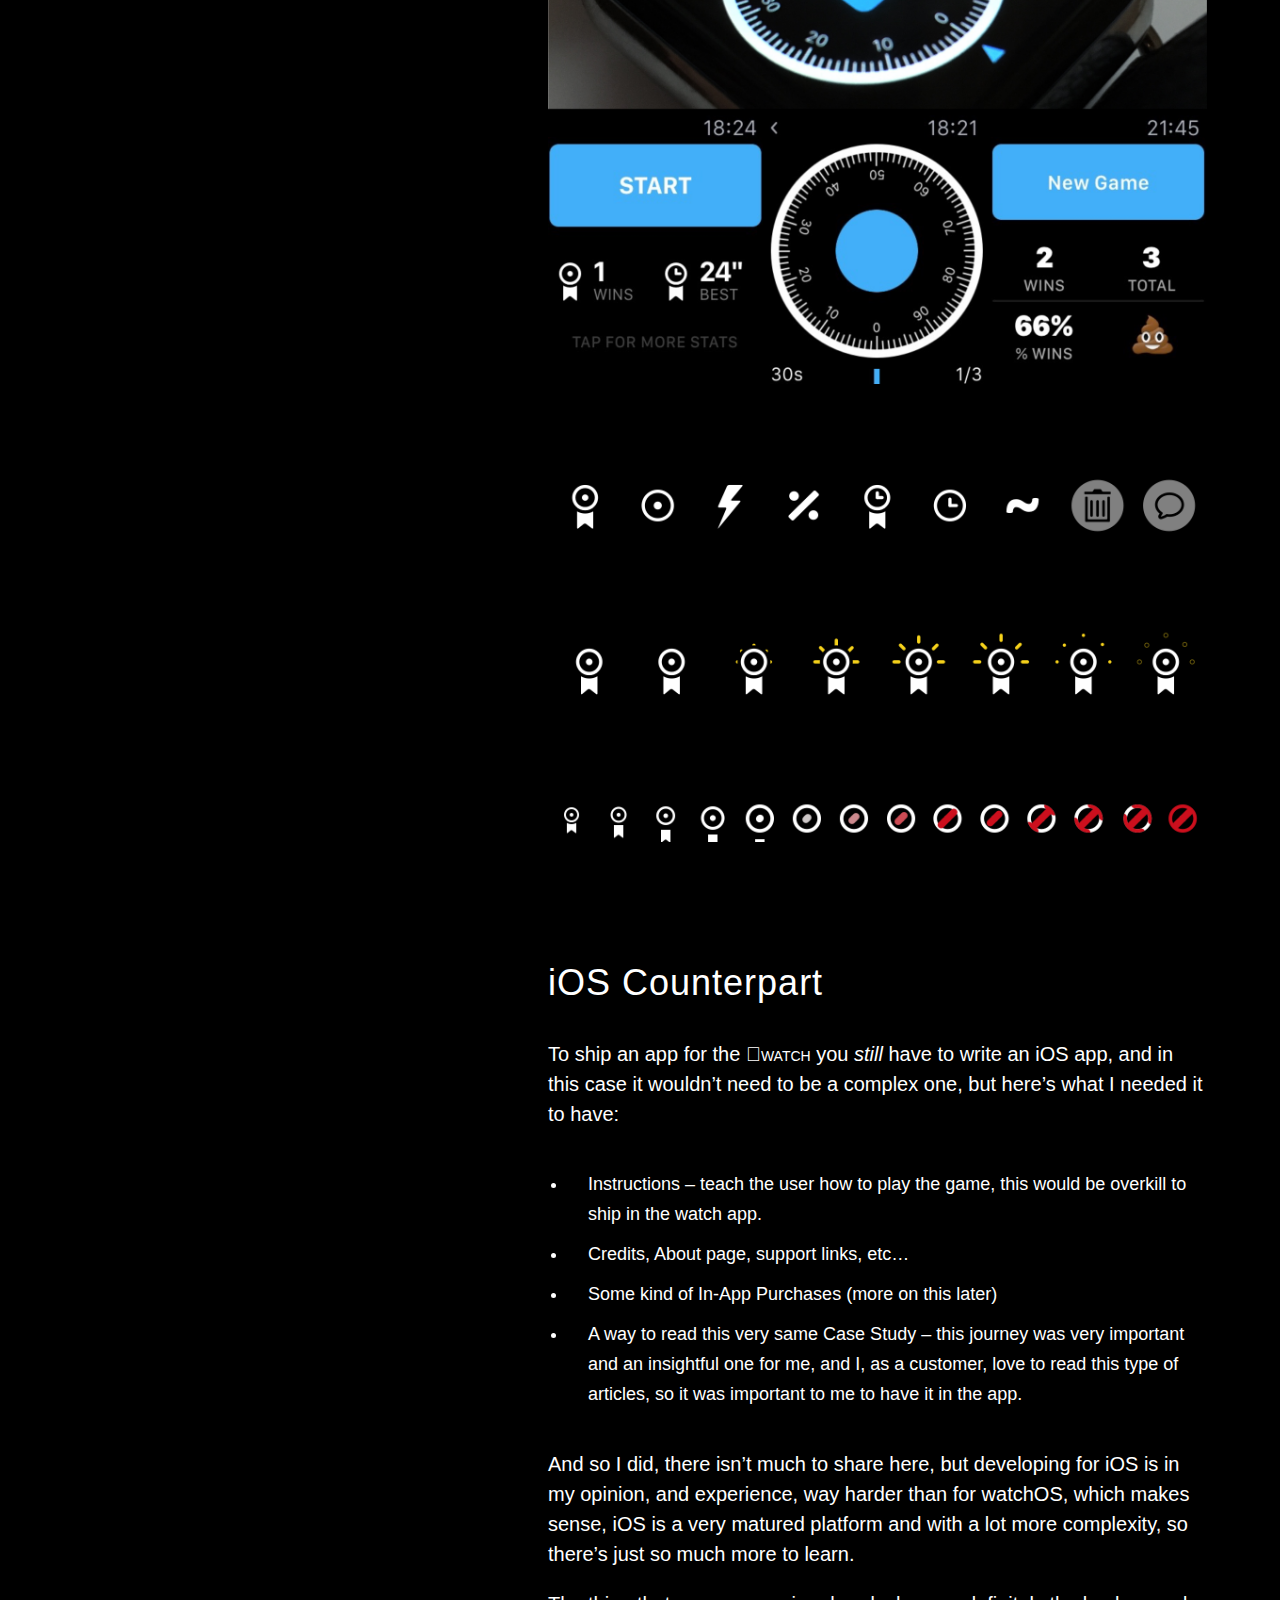
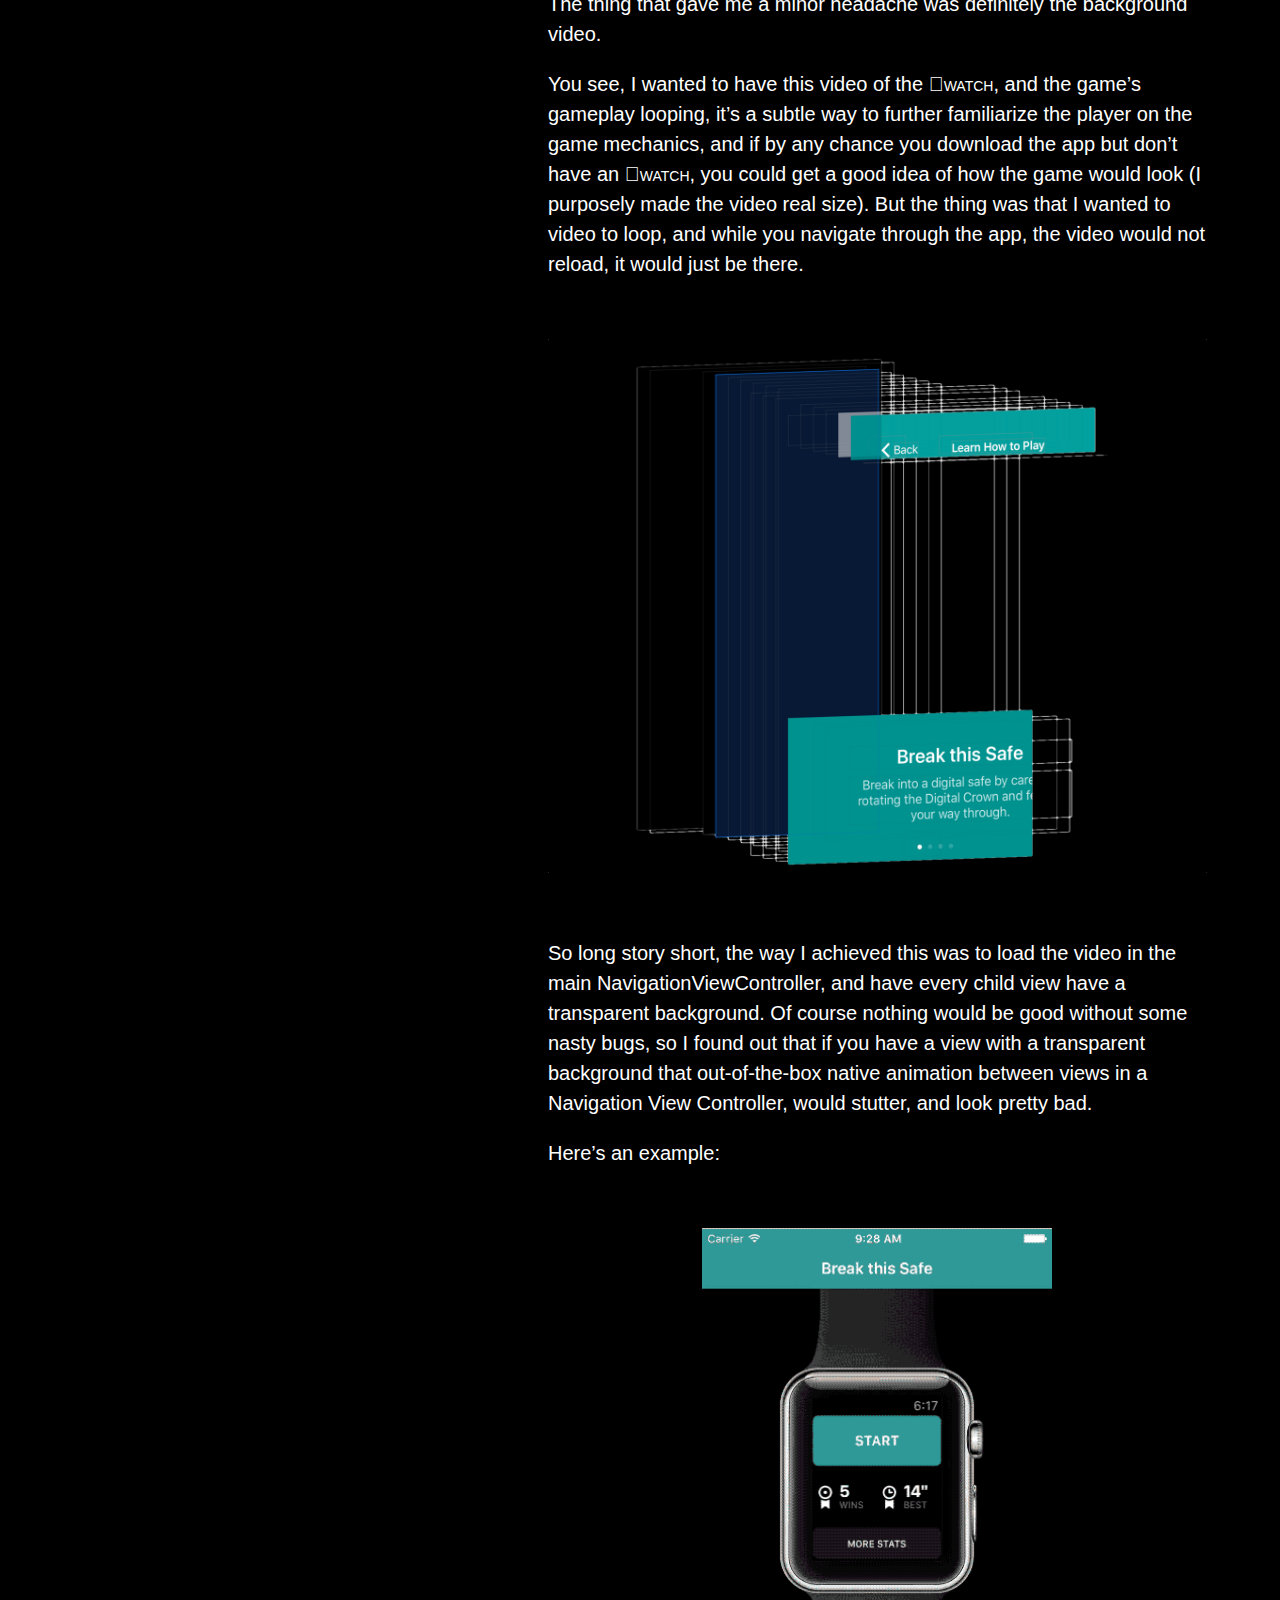
==== commit 808575d2: "New block in Case Study, updated Release Date" ====
--- a/index.html
+++ b/index.html
@@ -283,6 +283,40 @@
               <img src="assets/donations.jpg" class="ios-screenshot" alt="Donations" />
             </div>
 
+            <h2 id="appreviewshenanigans">App Review Shenanigans</h2>
+
+            <p>The review process is always a stressful period, you have no control other than to wait, hope that you were aware of the rules and nothing bad will happen.</p>
+
+            <p><strong>It appears that I&#8217;ve found a paradox in the guidelines</strong></p>
+
+            <p>4 days after my first submission, I heard back from the reviewer who rejected my app because of the following:</p>
+
+            <blockquote>
+              <p>3.14 - App previews may only use video screen captures of the app, voice-overs, and textual and design overlays, or the app will be rejected.</p>
+
+              <p>From Apple</p>
+            </blockquote>
+
+            <p>The App Preview that I had submitted, was a simple <span class="smallcaps">watch</span> frame with the gameplay, and a voice over. Here&#8217;s a screen-grab so you have a better picture:</p>
+
+            <div class="image-center">
+              <img src="assets/app-preview-1.png" class="ios-screenshot" alt="First Iteration of the App Preview" />
+            </div>
+
+            <p>Ok, I understand the rule, and honestly it was a simple oversight from my end. So in 2 minutes I replaced the App Preview video with a pure screen recording of the app, which looks like this:</p>
+
+            <div class="image-center">
+              <img src="assets/app-preview-2.png" class="ios-screenshot" alt="Second Iteration of the App Preview" />
+            </div>
+
+            <p>I hit save, and submit. Which was a rookie mistake, I could&#8217;ve just reply to the reviewer and kick the process back up, but because I&#8217;ve hit submit it meant that I was back waiting for review, back at the end of the queue.</p>
+
+            <p>5 days later, the app got rejected again. For the same rule.</p>
+
+            <p>So basically I can&#8217;t use a device frame, I can only use a screen recording. But my app includes a device frame, so would the recording. It&#8217;s a paradox that I can&#8217;t really get out.</p>
+
+            <p>So I ended up simply removing all App Previews, which I hope it it will not have an impact on sales. Fingers crossed.</p>
+
             <h2 id="closingremarks">Closing remarks</h2>
 
             <p>Designing and building this game was the most fun I had in a long time, and a great way for me, a designer, to dip my toes in the programming world – the limitations of this platform were big eye openers and that feeling when you <em>finally</em> find a way around a problem you had, that feeling, is something else!</p>
--- a/css/style.css
+++ b/css/style.css
@@ -1,7 +1,7 @@
 body {
   font-family: -apple-system,BlinkMacSystemFont,"Segoe UI",Roboto,Oxygen,Ubuntu,Cantarell,"Open Sans","Helvetica Neue",sans-serif;
   font-weight: 400;
-  font-size: 20px;
+  font-size: 18px;
   color: #fff; }
 
 h1 {
@@ -26,9 +26,10 @@
   letter-spacing: 1px;
   line-height: 32px;
   margin: 10px 0 20px 0; }
-  @media (max-width: 320px) {
+  @media (max-width: 900px) {
     h2 {
-      font-size: 20px; } }
+      font-size: 18px;
+      font-weight: 500; } }
 
 a {
   color: inherit; }
@@ -39,9 +40,6 @@
 
 .uppercase {
   text-transform: uppercase; }
-
-.greyed-out {
-  opacity: 0.5; }
 
 .button {
   display: block;
@@ -52,7 +50,7 @@
   background: #519D9E;
   border-radius: 13px;
   text-align: center;
-  font-weight: 500;
+  font-weight: 600;
   color: #fff;
   text-decoration: none;
   -webkit-transition: background 0.3s ease;
@@ -96,7 +94,13 @@
   position: relative; }
 
 .gangsta-wrapper {
-  height: 100vh; }
+  height: 100vh;
+  width: 100vw !important; }
+
+@media (max-width: 900px) {
+  .gangsta-wrapper .text-wrapper {
+    text-align: center;
+    width: 90%; } }
 
 .column1 {
   position: relative;
@@ -193,23 +197,29 @@
       margin: auto; } }
 
 .footer {
+  pointer-events: none;
   position: absolute;
-  top: 92vh;
+  top: 90vh;
   width: 100%;
   text-align: center;
   font-size: 18px; }
+  .footer a {
+    text-decoration: none;
+    pointer-events: all; }
+  @media (max-height: 700px) {
+    .footer {
+      top: 84vh; } }
   @media (max-height: 540px) {
     .footer {
       bottom: 10px; } }
   .footer .greyed-out {
+    opacity: 0.5;
     padding-bottom: 2px;
-    border-bottom: 1px solid #fff;
-    -webkit-transition: opacity 0.3s ease;
-    -moz-transition: opacity 0.3s ease;
-    -o-transition: opacity 0.3s ease;
-    transition: opacity 0.3s ease; }
-    .footer .greyed-out a {
-      text-decoration: none; }
+    margin-bottom: 20px;
+    -webkit-transition: opacity 0.3s ease;
+    -moz-transition: opacity 0.3s ease;
+    -o-transition: opacity 0.3s ease;
+    transition: opacity 0.3s ease; }
   .footer .greyed-out:hover {
     opacity: 1;
     -webkit-transition: opacity 0.3s ease;
@@ -217,71 +227,155 @@
     -o-transition: opacity 0.3s ease;
     transition: opacity 0.3s ease; }
 
-#case-study h1 {
-  margin-bottom: 40px; }
-#case-study h2 {
-  font-weight: 400;
-  font-size: 36px;
-  color: #FFFFFF;
-  margin-top: 80px;
-  margin-bottom: 40px; }
-#case-study p {
+.other-links {
+  margin-top: 10px; }
+  .other-links a {
+    opacity: 0.5;
+    padding-bottom: 2px;
+    margin-bottom: 20px;
+    -webkit-transition: opacity 0.3s ease;
+    -moz-transition: opacity 0.3s ease;
+    -o-transition: opacity 0.3s ease;
+    transition: opacity 0.3s ease; }
+  .other-links a:hover {
+    opacity: 1;
+    -webkit-transition: opacity 0.3s ease;
+    -moz-transition: opacity 0.3s ease;
+    -o-transition: opacity 0.3s ease;
+    transition: opacity 0.3s ease; }
+
+#case-study {
+  width: 100vw !important; }
+  #case-study h1 {
+    margin-bottom: 40px; }
+  #case-study h2 {
+    font-weight: 400;
+    font-size: 36px;
+    color: #FFFFFF;
+    margin-top: 80px;
+    margin-bottom: 40px; }
+  #case-study p {
+    font-size: 20px;
+    color: #FFFFFF;
+    line-height: 30px;
+    margin-bottom: 20px; }
+  #case-study a {
+    color: #519D9E;
+    text-decoration: none; }
+  #case-study blockquote {
+    border-left: 2px solid #fff;
+    padding-left: 40px;
+    -webkit-margin-start: 0;
+    -webkit-margin-end: 0;
+    margin-top: 40px;
+    margin-bottom: 40px; }
+  #case-study ul {
+    margin-top: 40px;
+    margin-bottom: 40px;
+    -webkit-padding-start: 20px; }
+    #case-study ul li {
+      margin-bottom: 10px;
+      padding-left: 20px;
+      line-height: 30px; }
+  #case-study .strikethrough {
+    text-decoration: line-through; }
+  #case-study img {
+    width: 100%;
+    margin: auto;
+    margin-top: 40px;
+    margin-bottom: 40px; }
+  #case-study .image-center {
+    width: 100%;
+    text-align: center; }
+  #case-study .out-of-bounds {
+    height: 78px;
+    width: auto; }
+  #case-study .with-border {
+    border: 2px solid #fff; }
+  #case-study .watch-screenshot {
+    max-width: 200px; }
+  #case-study .ios-screenshot {
+    max-width: 350px; }
+  #case-study .signature {
+    max-width: 190px;
+    margin-bottom: -20px; }
+  #case-study .logo {
+    max-width: 350px;
+    margin-bottom: 20px;
+    margin-top: 100px; }
+  #case-study .button {
+    color: #fff;
+    margin-left: 0;
+    float: none;
+    width: 100%;
+    max-width: 350px; }
+  #case-study .text-wrapper {
+    top: 200px;
+    padding-bottom: 200px; }
+  #case-study .column2 {
+    height: auto; }
+
+.press p {
   font-size: 20px;
   color: #FFFFFF;
   line-height: 30px;
   margin-bottom: 20px; }
-#case-study a {
+.press .content-wrapper {
+  height: auto; }
+  .press .content-wrapper .text-wrapper {
+    top: 14vh;
+    padding-bottom: 200px; }
+    .press .content-wrapper .text-wrapper a {
+      color: #519D9E;
+      -webkit-transition: color 0.3s ease;
+      -moz-transition: color 0.3s ease;
+      -o-transition: color 0.3s ease;
+      transition: color 0.3s ease; }
+      .press .content-wrapper .text-wrapper a:hover {
+        color: #376b6b;
+        -webkit-transition: color 0.3s ease;
+        -moz-transition: color 0.3s ease;
+        -o-transition: color 0.3s ease;
+        transition: color 0.3s ease; }
+.press a {
   color: #519D9E;
   text-decoration: none; }
-#case-study blockquote {
-  border-left: 2px solid #fff;
-  padding-left: 40px;
-  -webkit-margin-start: 0;
-  -webkit-margin-end: 0;
-  margin-top: 40px;
-  margin-bottom: 40px; }
-#case-study ul {
-  margin-top: 40px;
-  margin-bottom: 40px;
-  -webkit-padding-start: 20px; }
-  #case-study ul li {
-    margin-bottom: 10px;
-    padding-left: 20px;
-    line-height: 30px; }
-#case-study .strikethrough {
-  text-decoration: line-through; }
-#case-study img {
-  width: 100%;
-  margin: auto;
-  margin-top: 40px;
-  margin-bottom: 40px; }
-#case-study .image-center {
-  width: 100%;
-  text-align: center; }
-#case-study .out-of-bounds {
-  height: 78px;
-  width: auto; }
-#case-study .with-border {
-  border: 2px solid #fff; }
-#case-study .watch-screenshot {
-  max-width: 200px; }
-#case-study .ios-screenshot {
-  max-width: 350px; }
-#case-study .signature {
-  max-width: 190px;
-  margin-bottom: -20px; }
-#case-study .logo {
-  max-width: 350px;
+.press .details {
+  margin-top: 40px; }
+.press .media-kit {
+  margin-top: 100px; }
+.press img {
+  width: 100%; }
+.press .ios-screenshots,
+.press .watch-screenshots {
+  margin-bottom: 20px; }
+  .press .ios-screenshots img,
+  .press .watch-screenshots img {
+    width: 18%;
+    margin-right: 1%; }
+.press .app-icons {
+  margin-bottom: 20px; }
+  .press .app-icons img {
+    width: 38%;
+    margin: 0 5% 0 5%; }
+.press .back-link {
+  opacity: 0.5;
+  display: block;
+  color: #fff !important;
   margin-bottom: 20px;
-  margin-top: 100px; }
-#case-study .button {
-  color: #fff;
-  margin-left: 0;
-  float: none;
-  width: 100%;
-  max-width: 350px; }
-#case-study .text-wrapper {
-  top: 200px;
-  padding-bottom: 200px; }
-#case-study .column2 {
-  height: auto; }
+  -webkit-transition: opacity 0.3s ease;
+  -moz-transition: opacity 0.3s ease;
+  -o-transition: opacity 0.3s ease;
+  transition: opacity 0.3s ease; }
+  .press .back-link:hover {
+    opacity: 1;
+    -webkit-transition: opacity 0.3s ease;
+    -moz-transition: opacity 0.3s ease;
+    -o-transition: opacity 0.3s ease;
+    transition: opacity 0.3s ease; }
+  .press .back-link span {
+    position: relative;
+    bottom: -4px;
+    width: 13px;
+    height: 22px;
+    margin-right: 5px; }
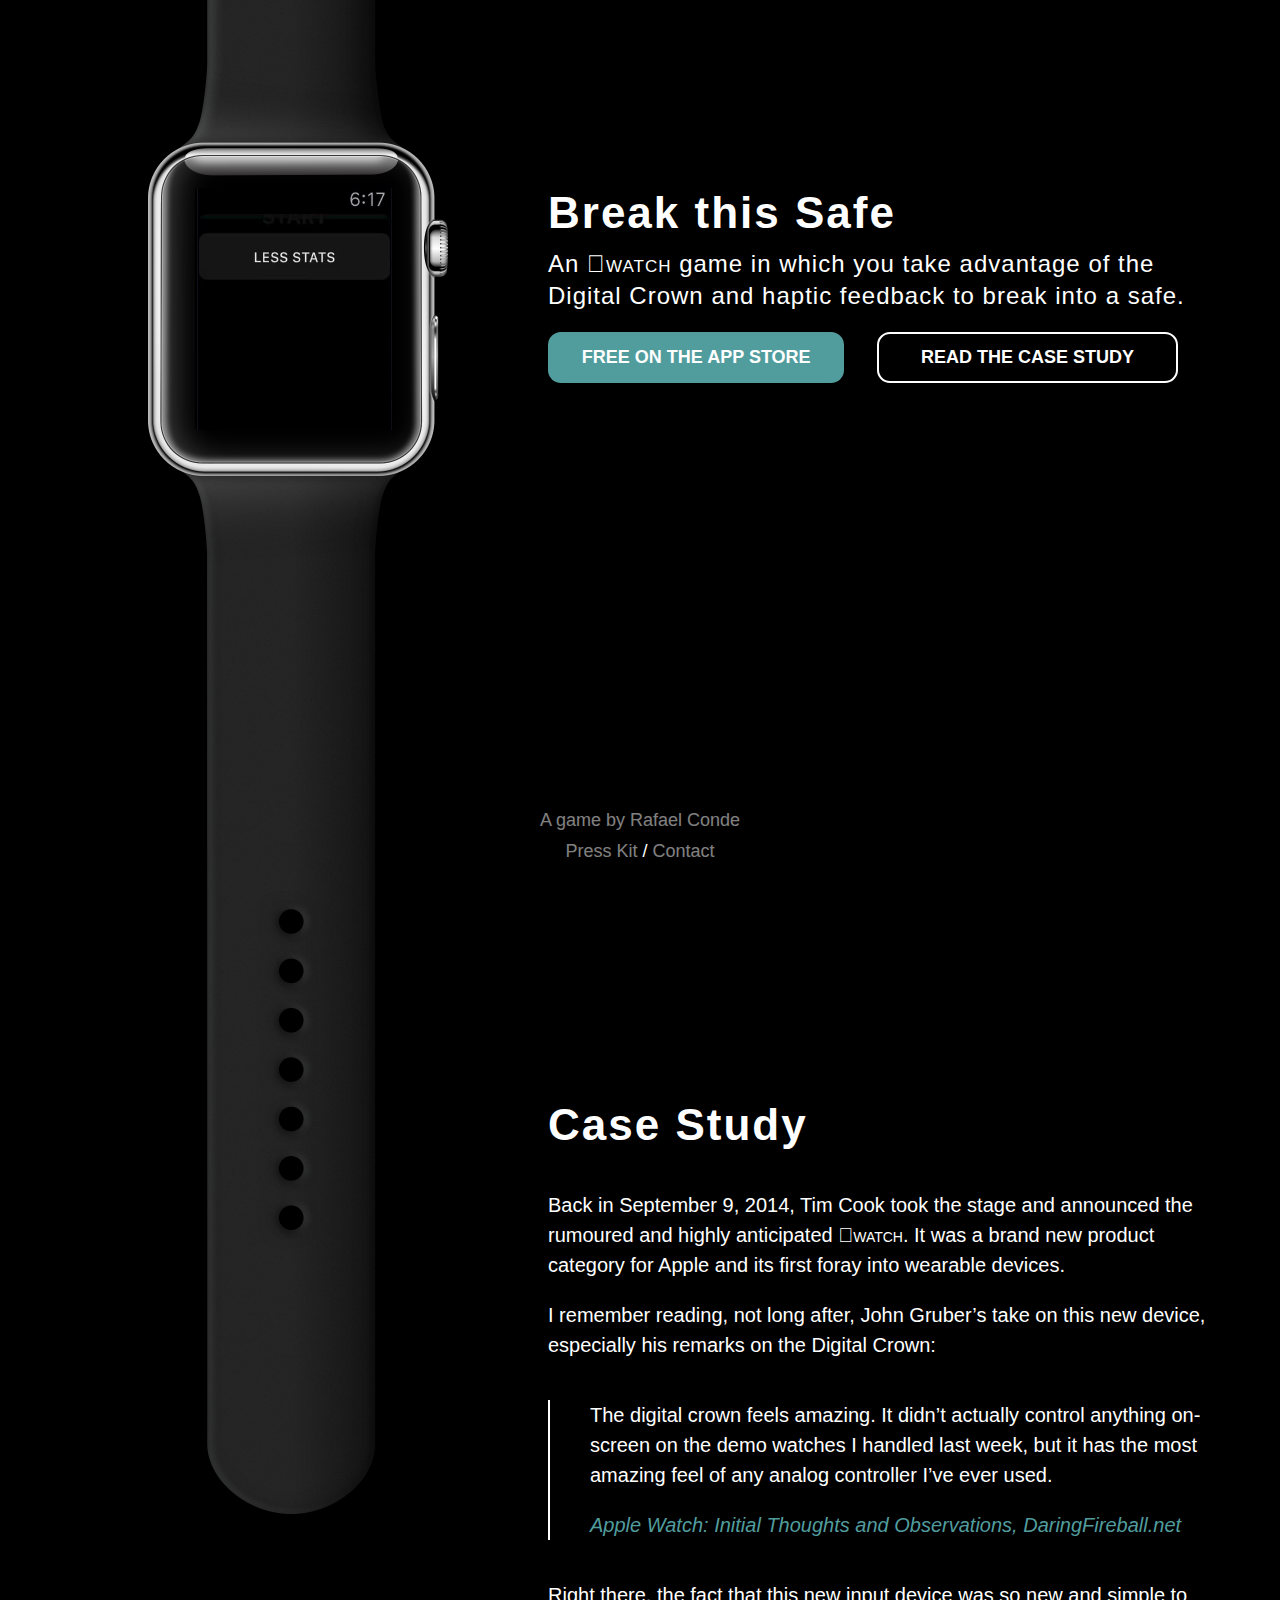
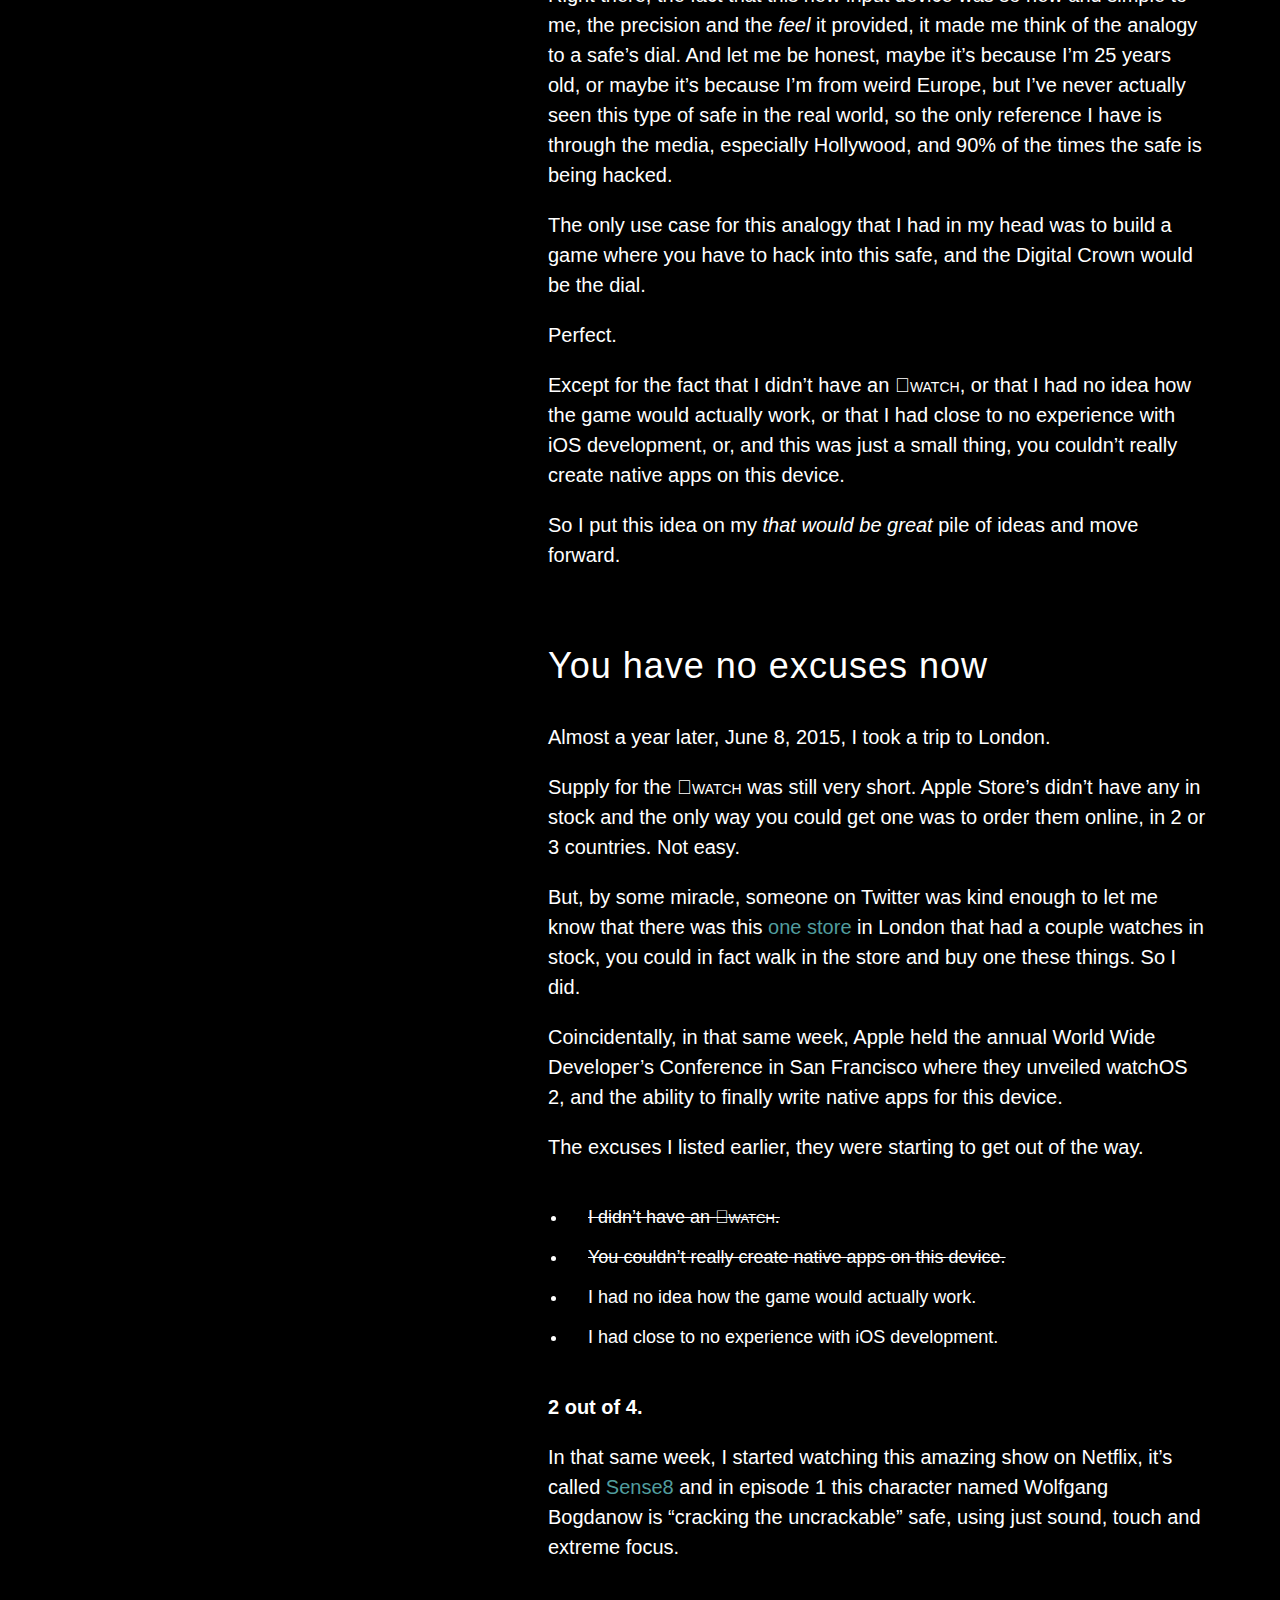
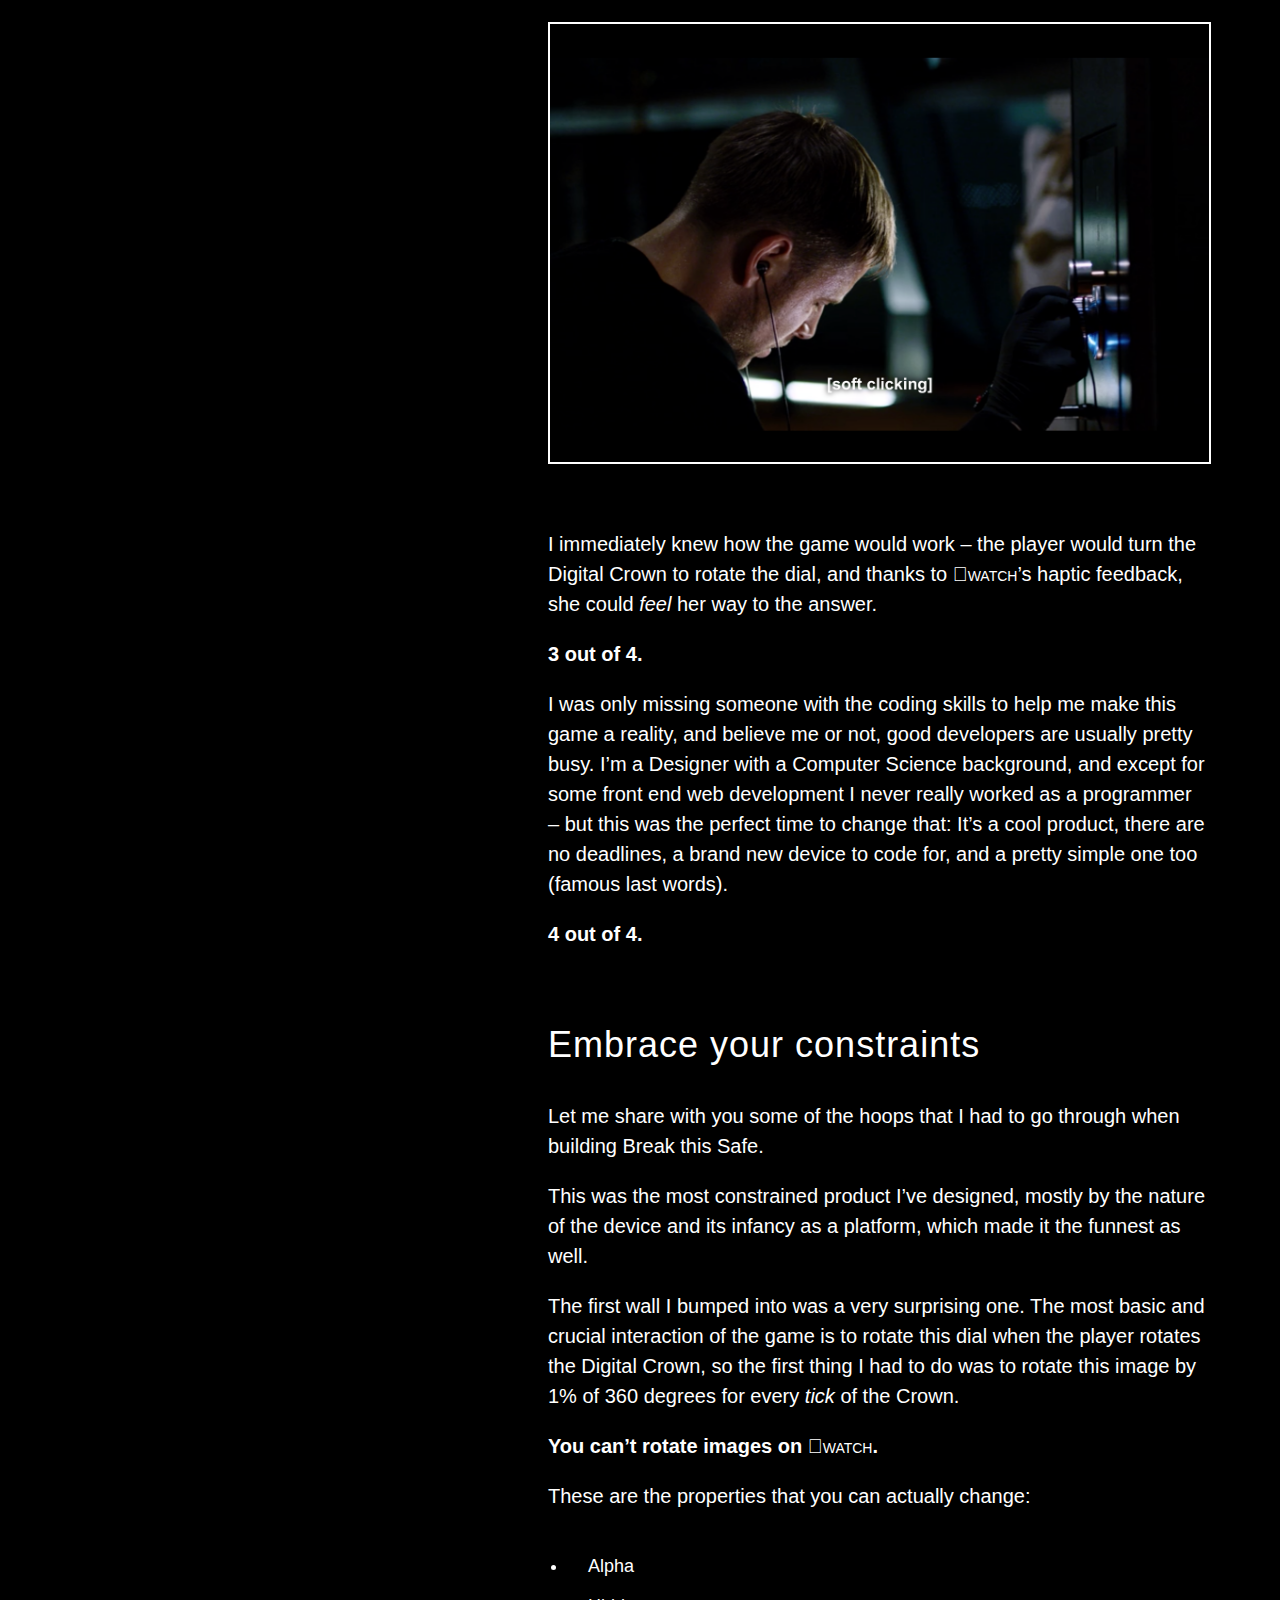
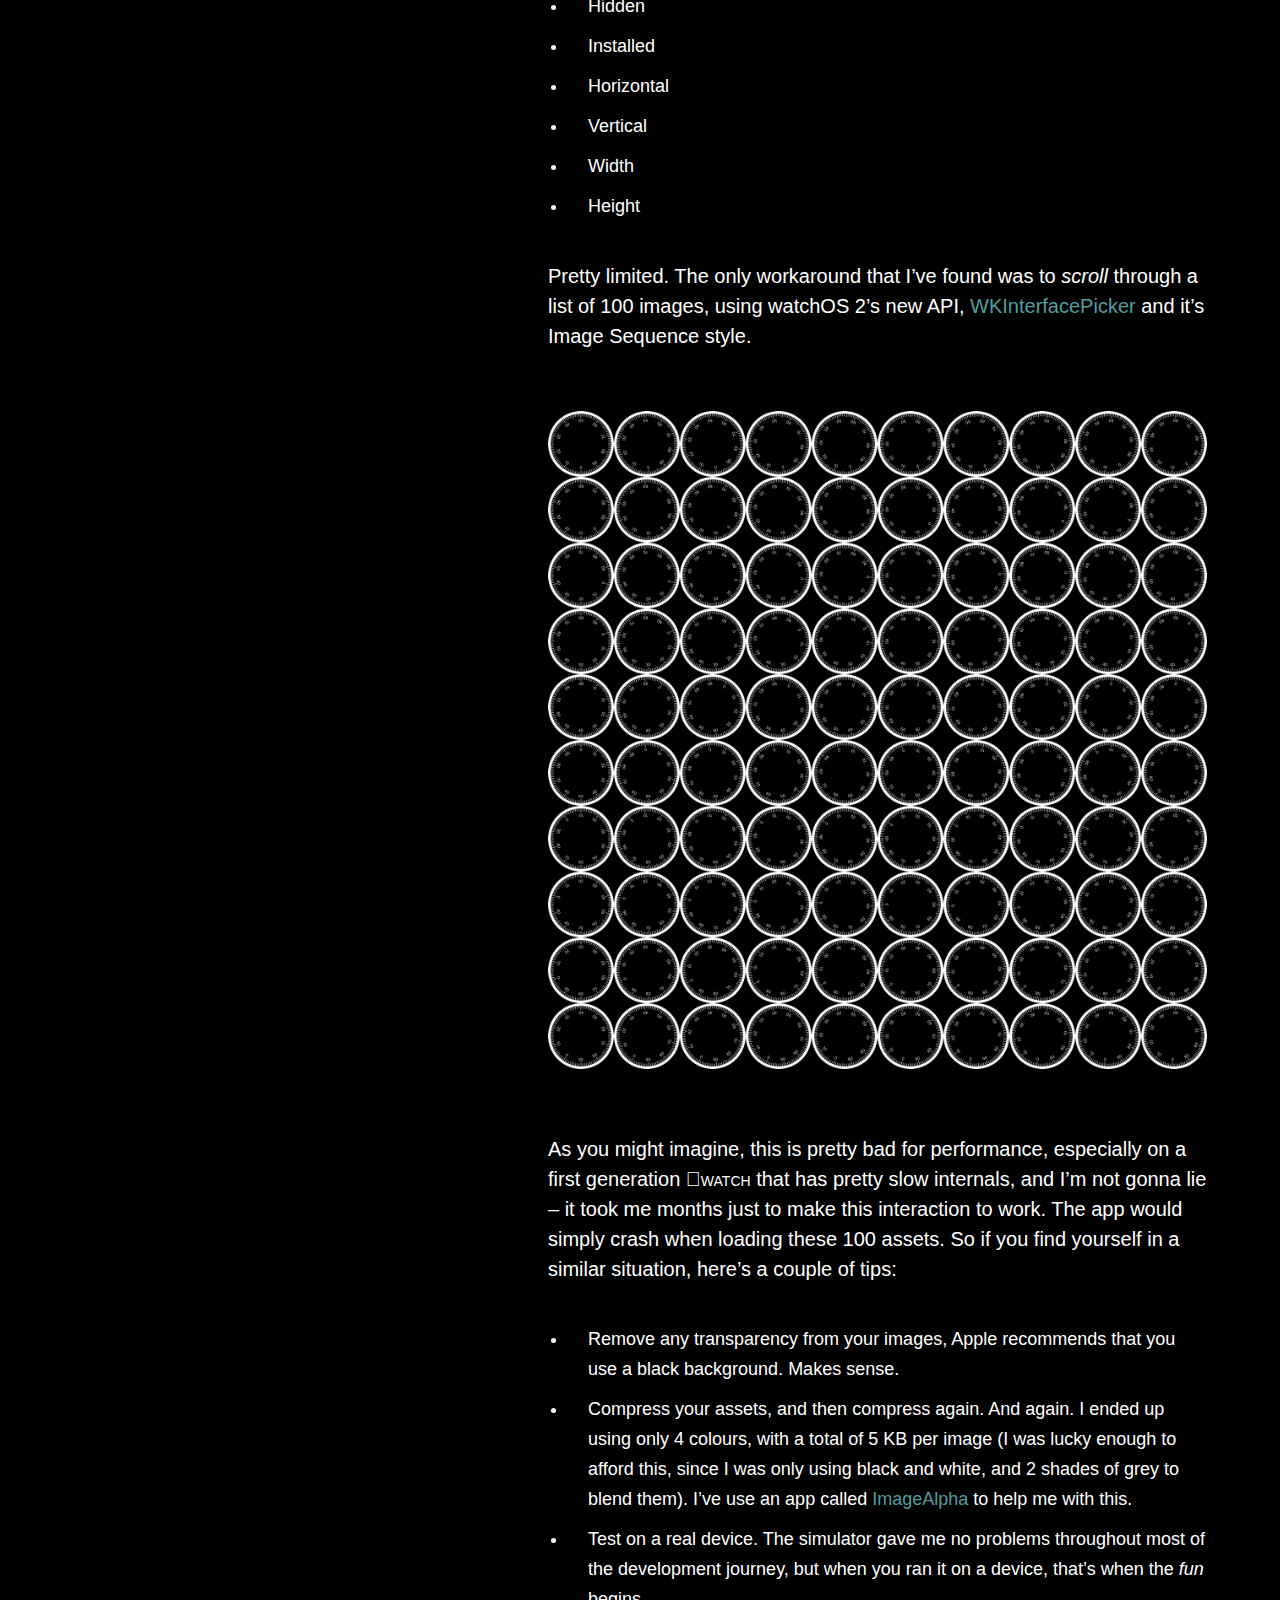
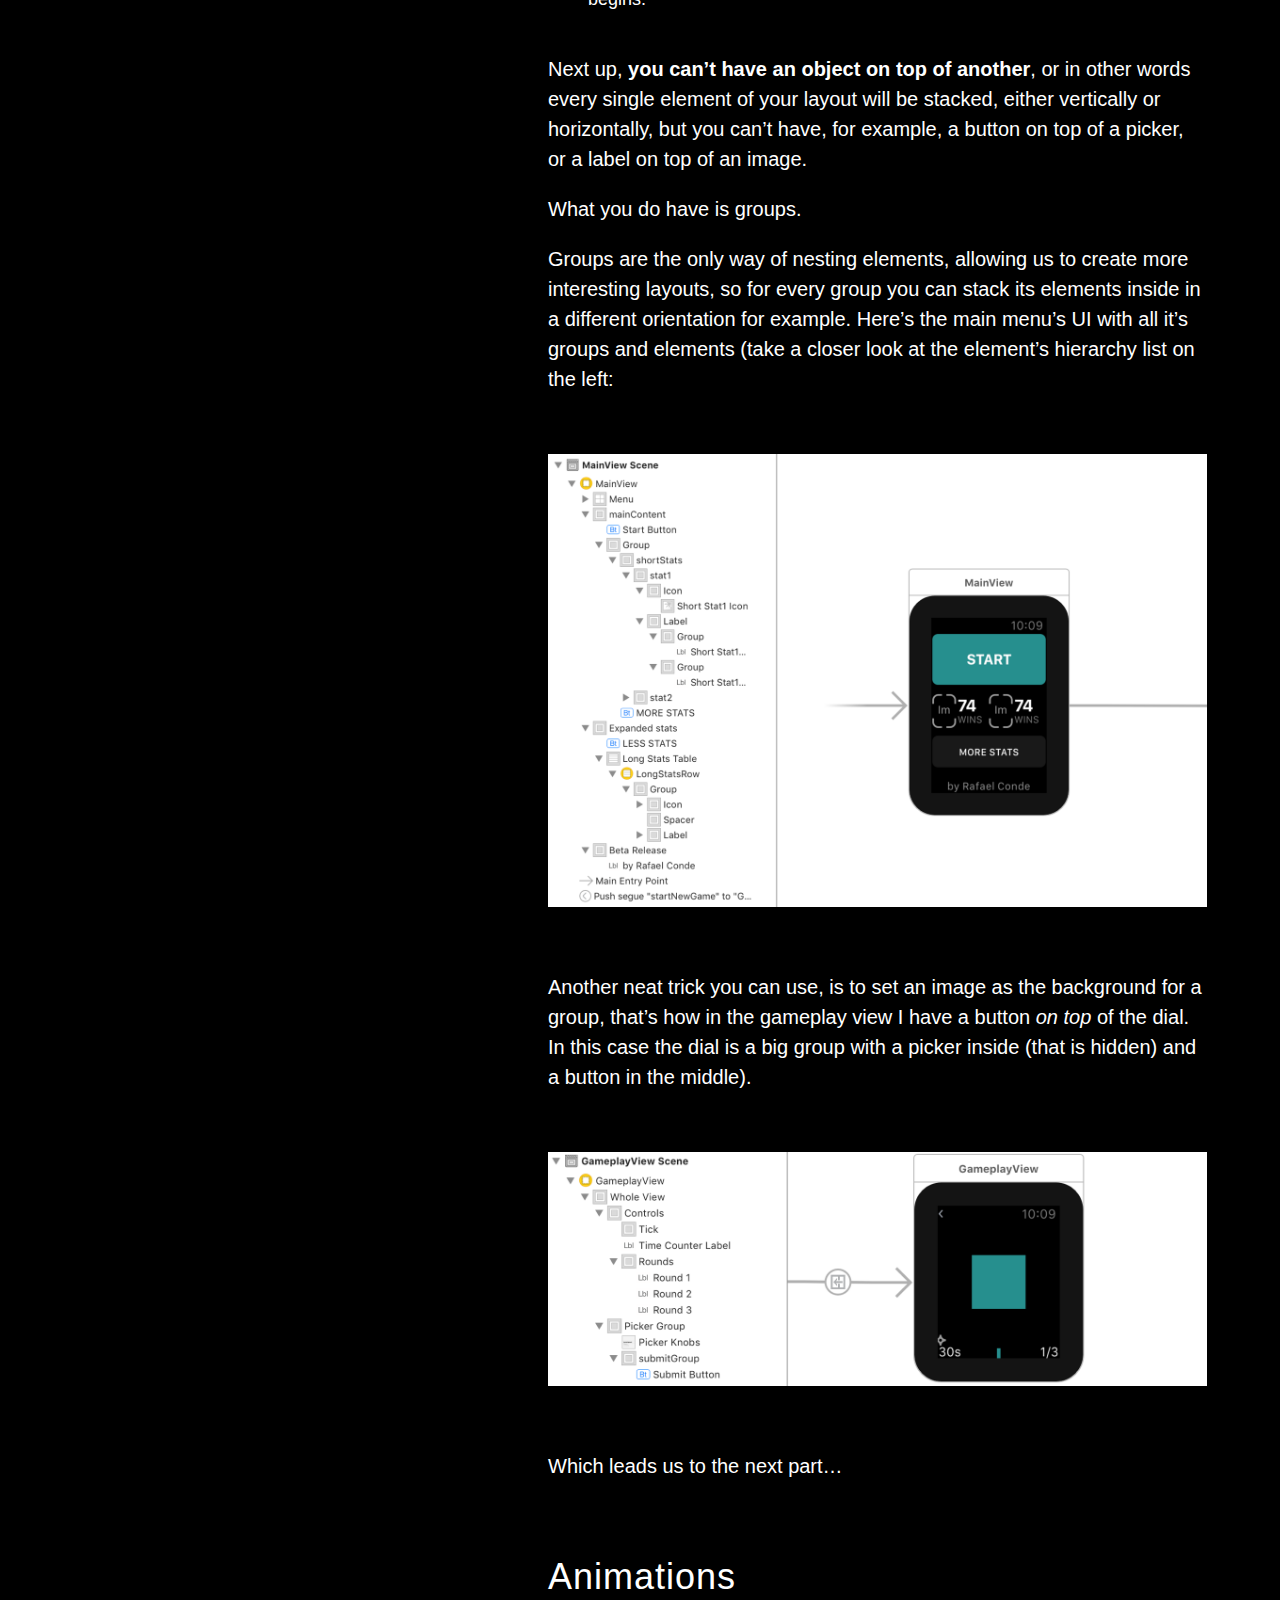
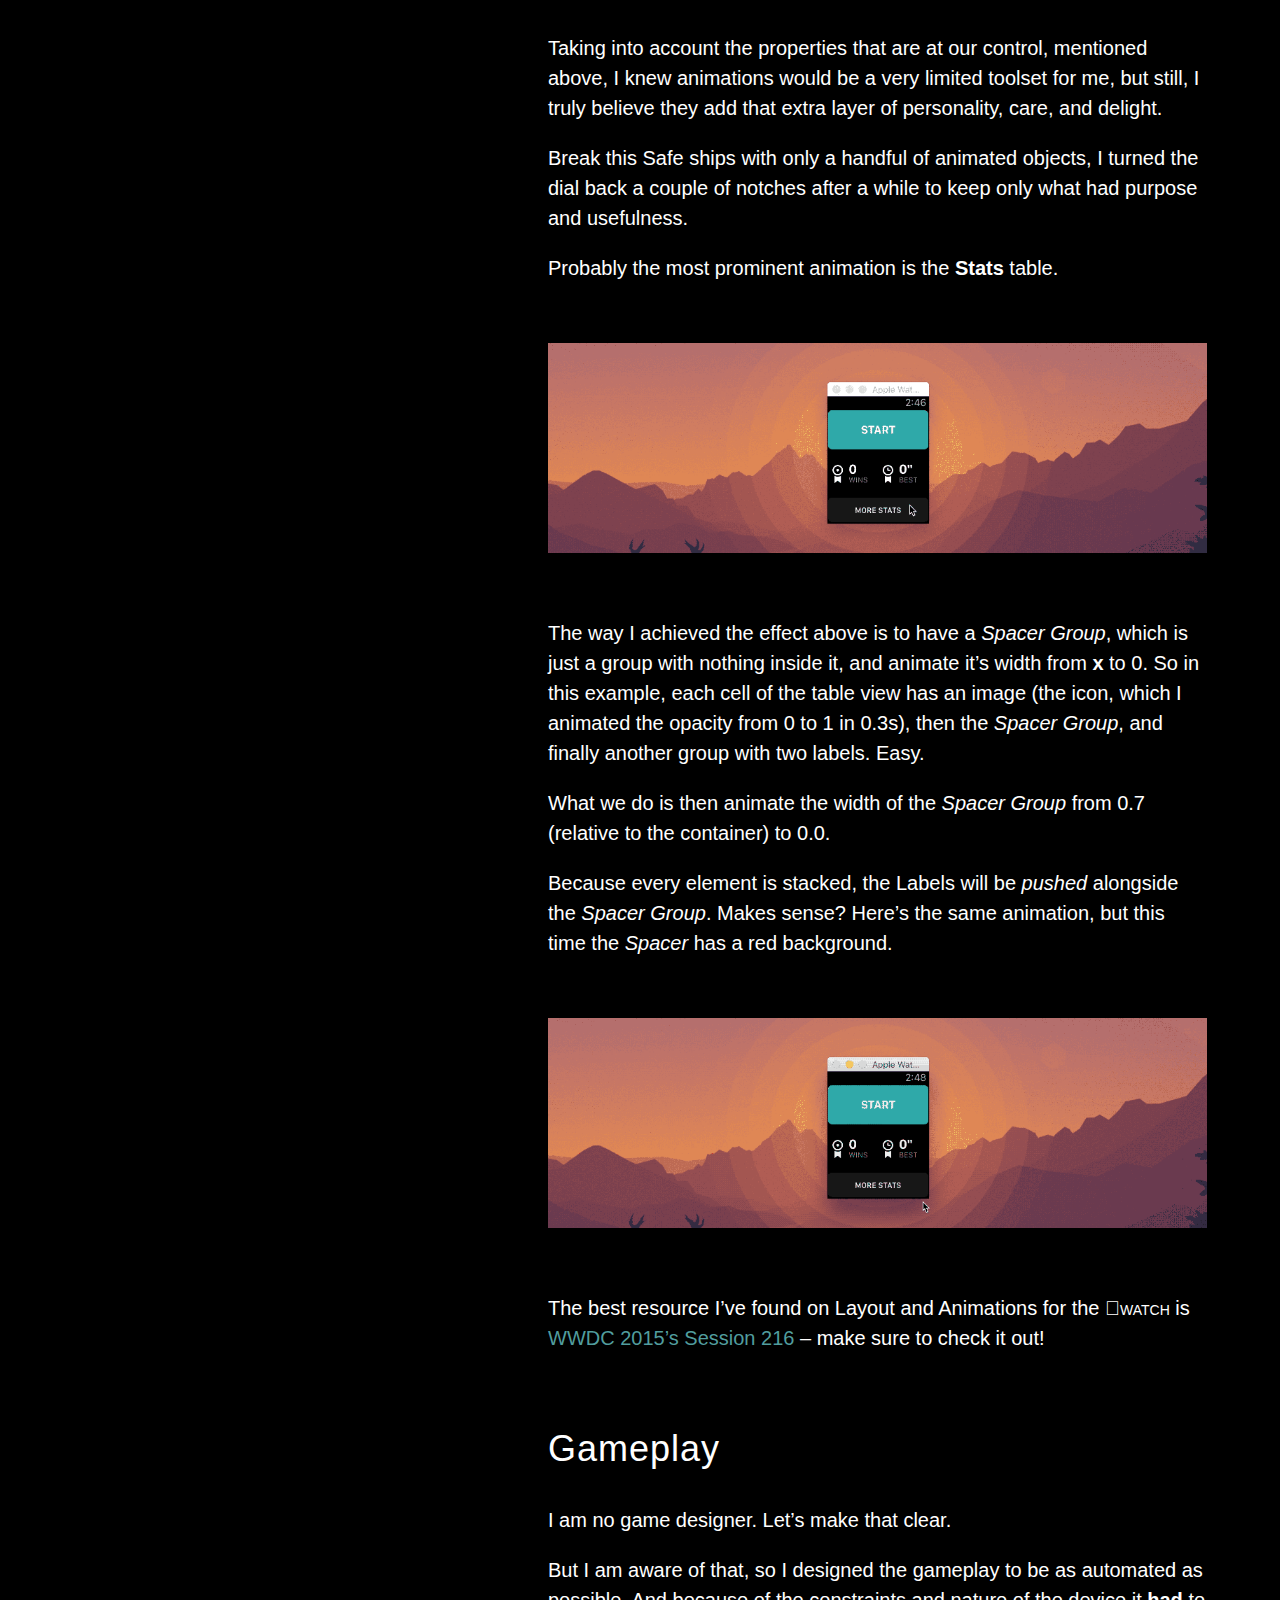
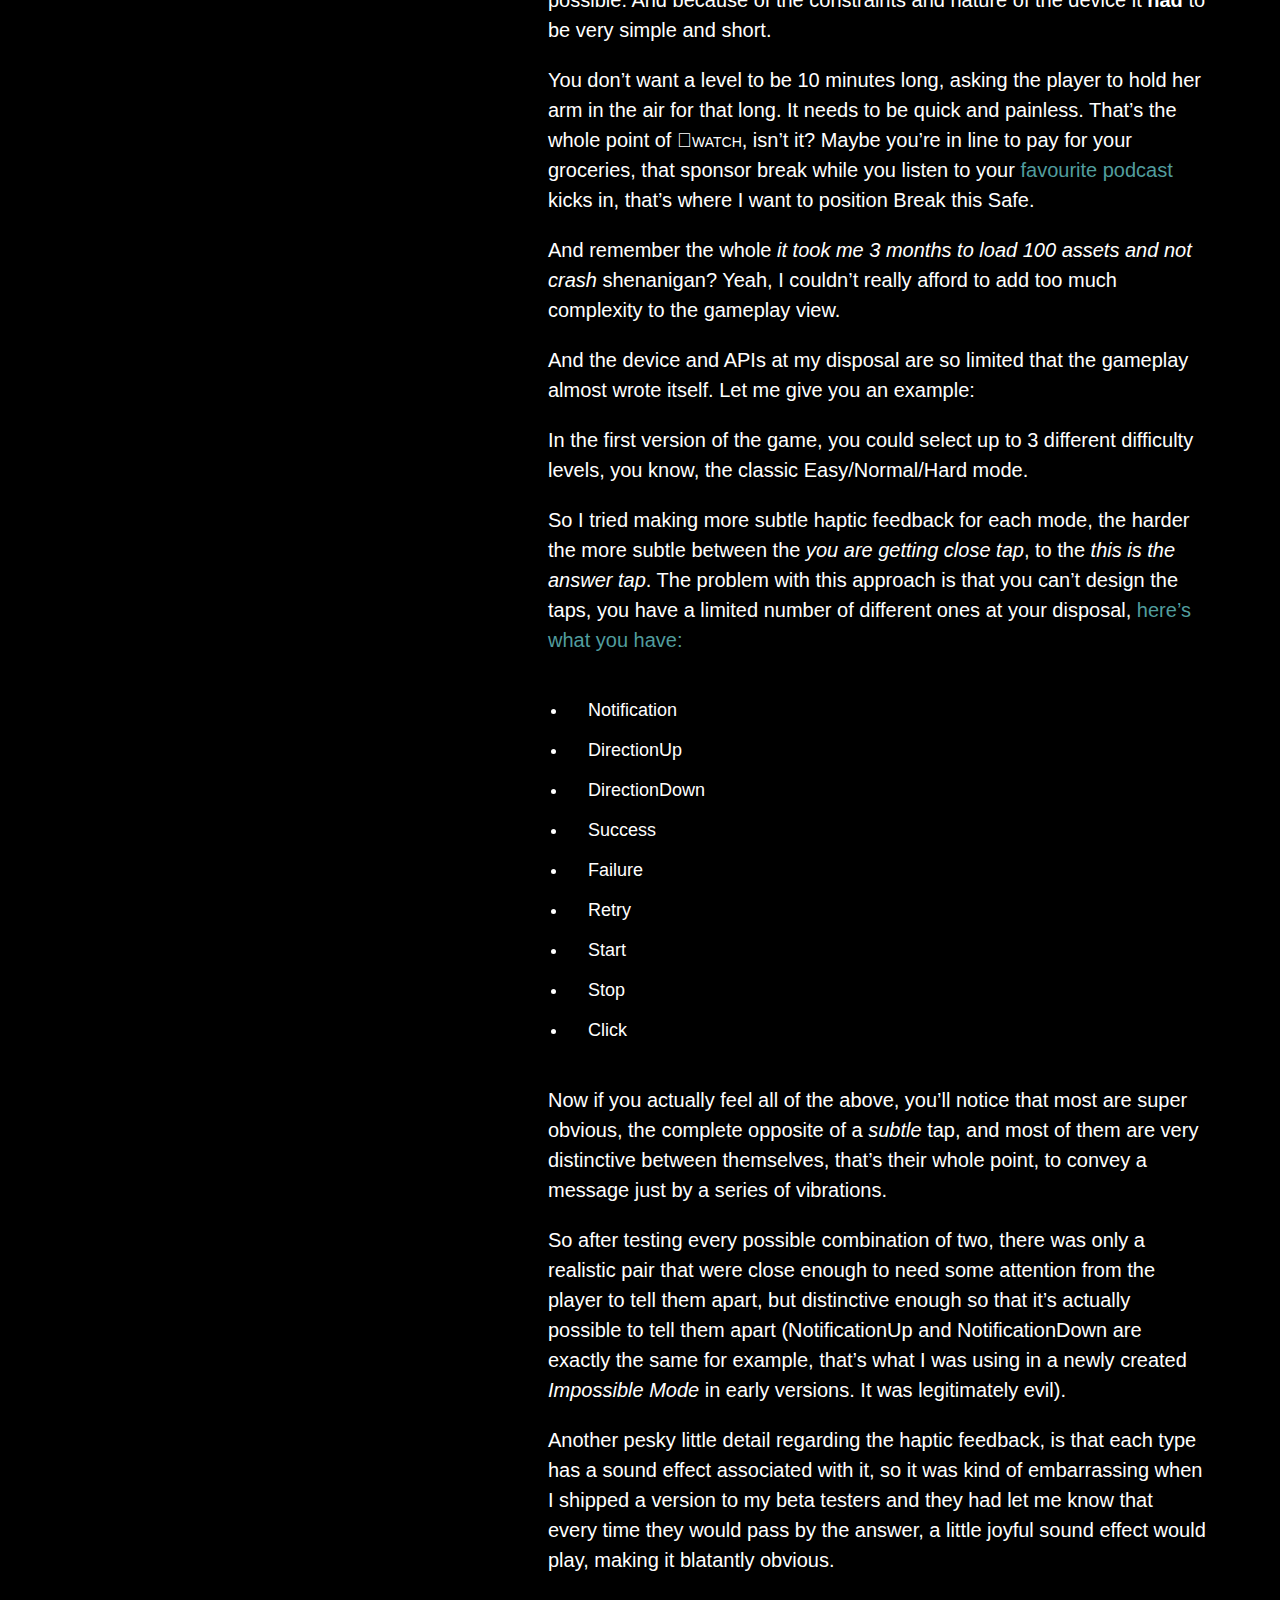
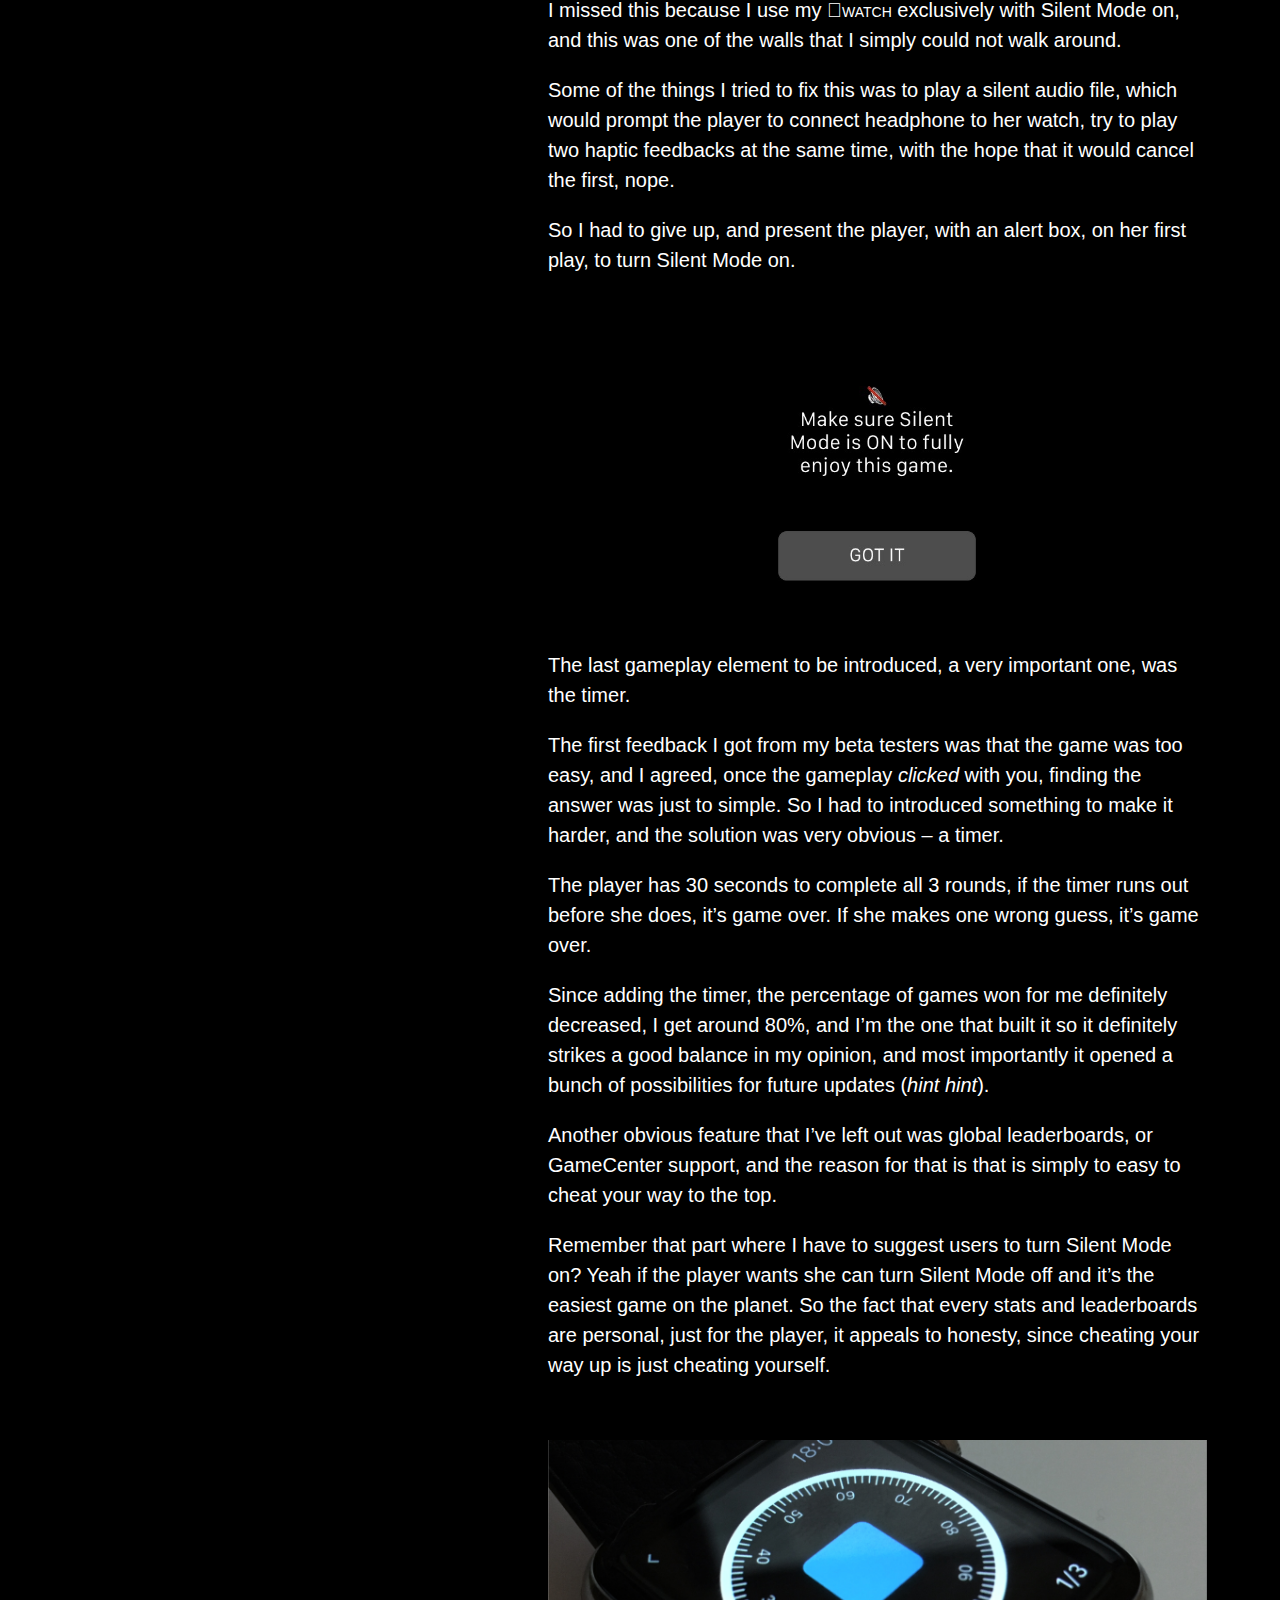
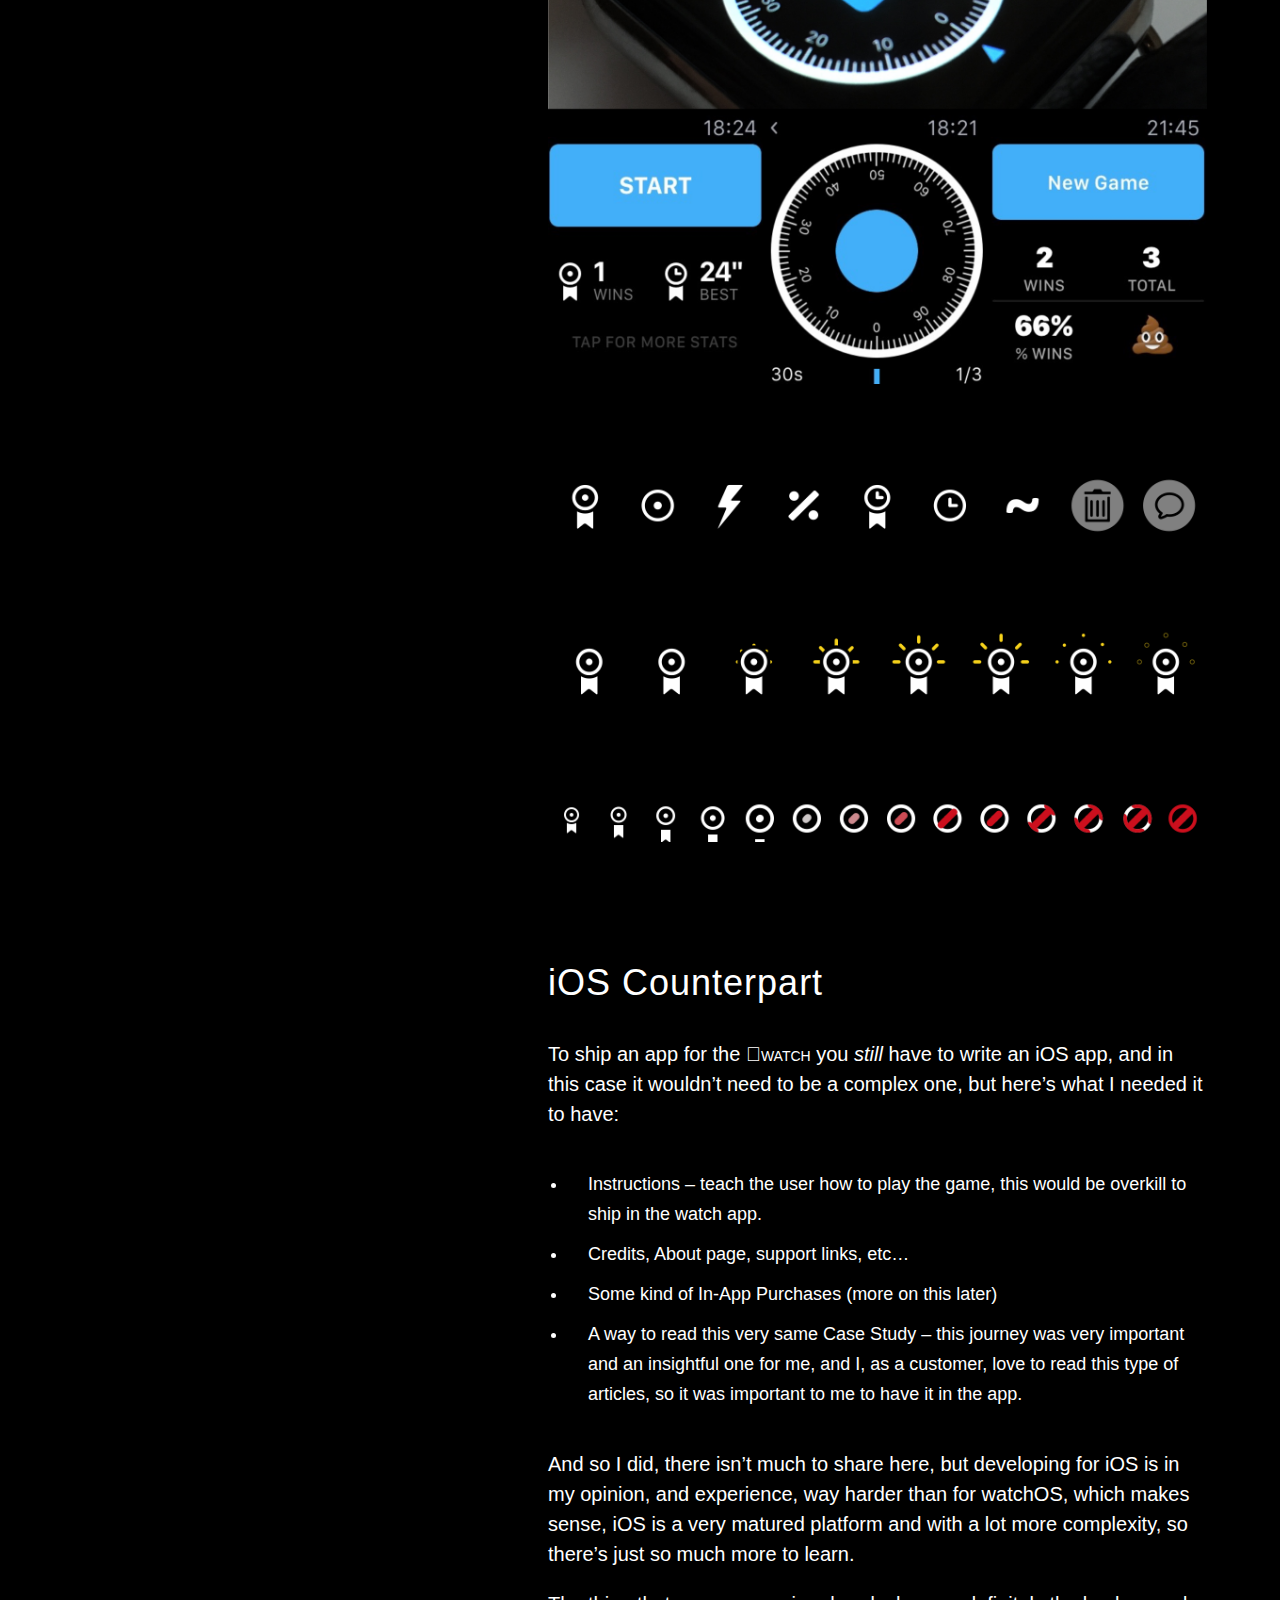
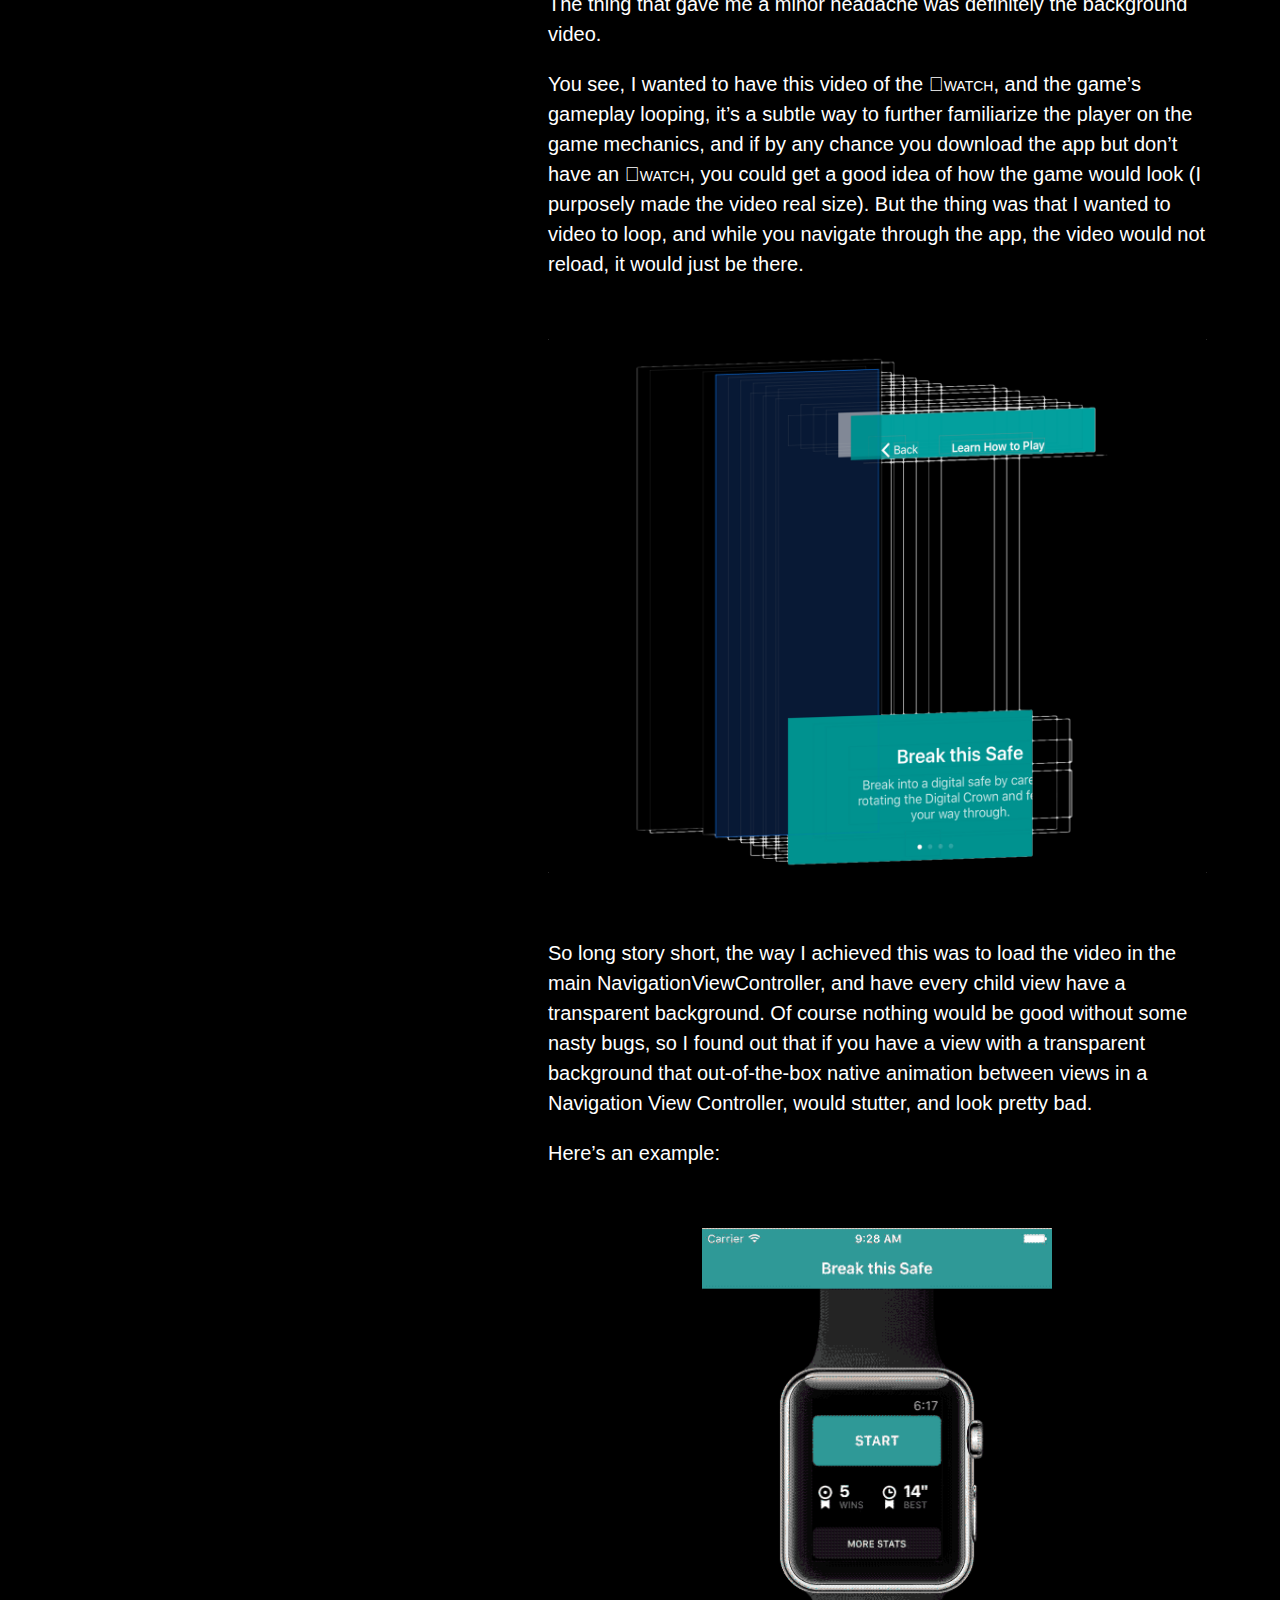
==== commit 5d4ab2ea: "App Store Links – Out Now" ====
--- a/index.html
+++ b/index.html
@@ -27,7 +27,7 @@
           <div class="text-wrapper">
             <h1>Break this Safe</h1>
             <h2>An <span class="smallcaps">watch</span> game in which you take advantage of the Digital&nbsp;Crown and haptic feedback to break into a safe.</h2>
-            <a href="#" target="_blank" class="button uppercase">Coming Soon</a>
+            <a href="https://itun.es/i6Ym6gj" target="_blank" class="button uppercase">Free on the App Store</a>
             <a href="#case-study" class="button alt-button uppercase">Read the Case Study</a>
           </div>
         </div>
@@ -329,7 +329,7 @@
             <p>– Rafael Conde</p>
 
             <img src="assets/logo.png" class="logo" alt="Break this Safe Logo" />
-            <a target="_blank" href="#" target="_top" class="button uppercase">Coming Soon</a>
+            <a target="_blank" href="https://itun.es/i6Ym6gj" target="_top" class="button uppercase">Free on the App Store</a>
           </div>
         </div>
       </div>
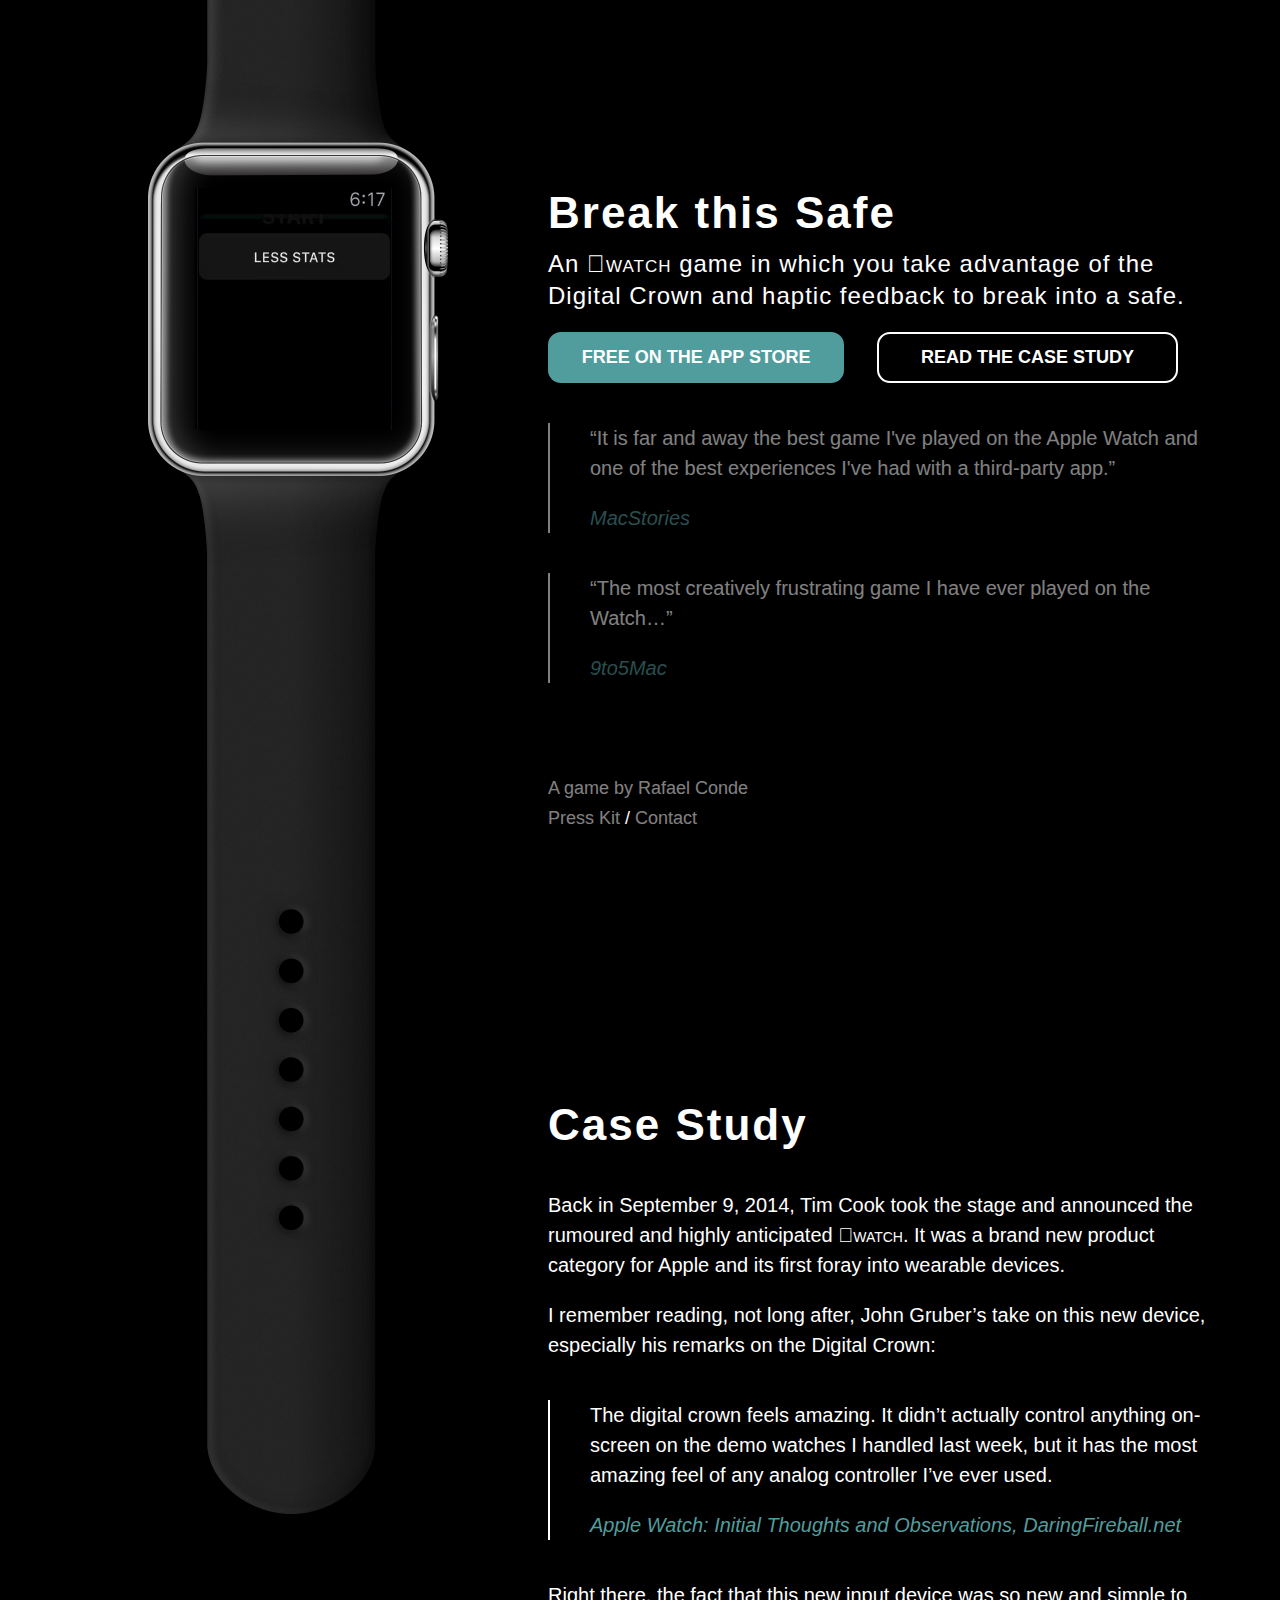
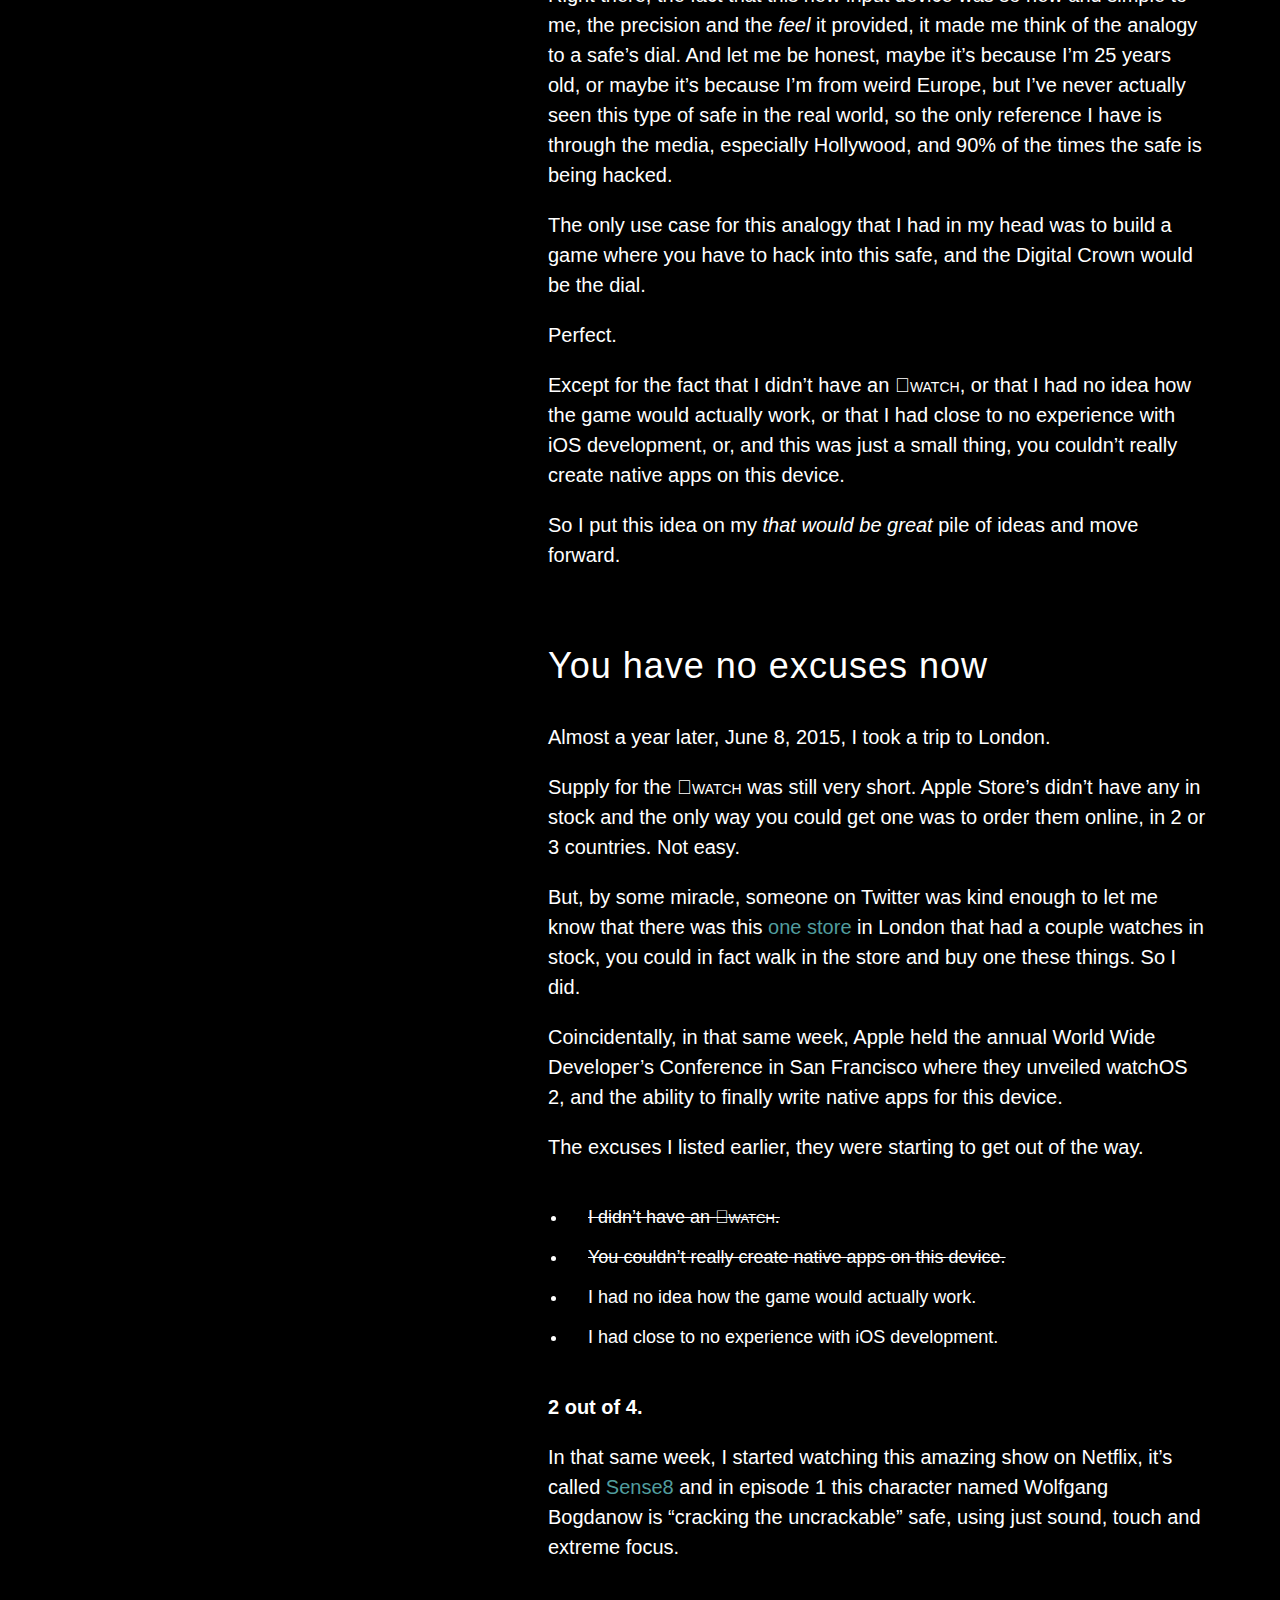
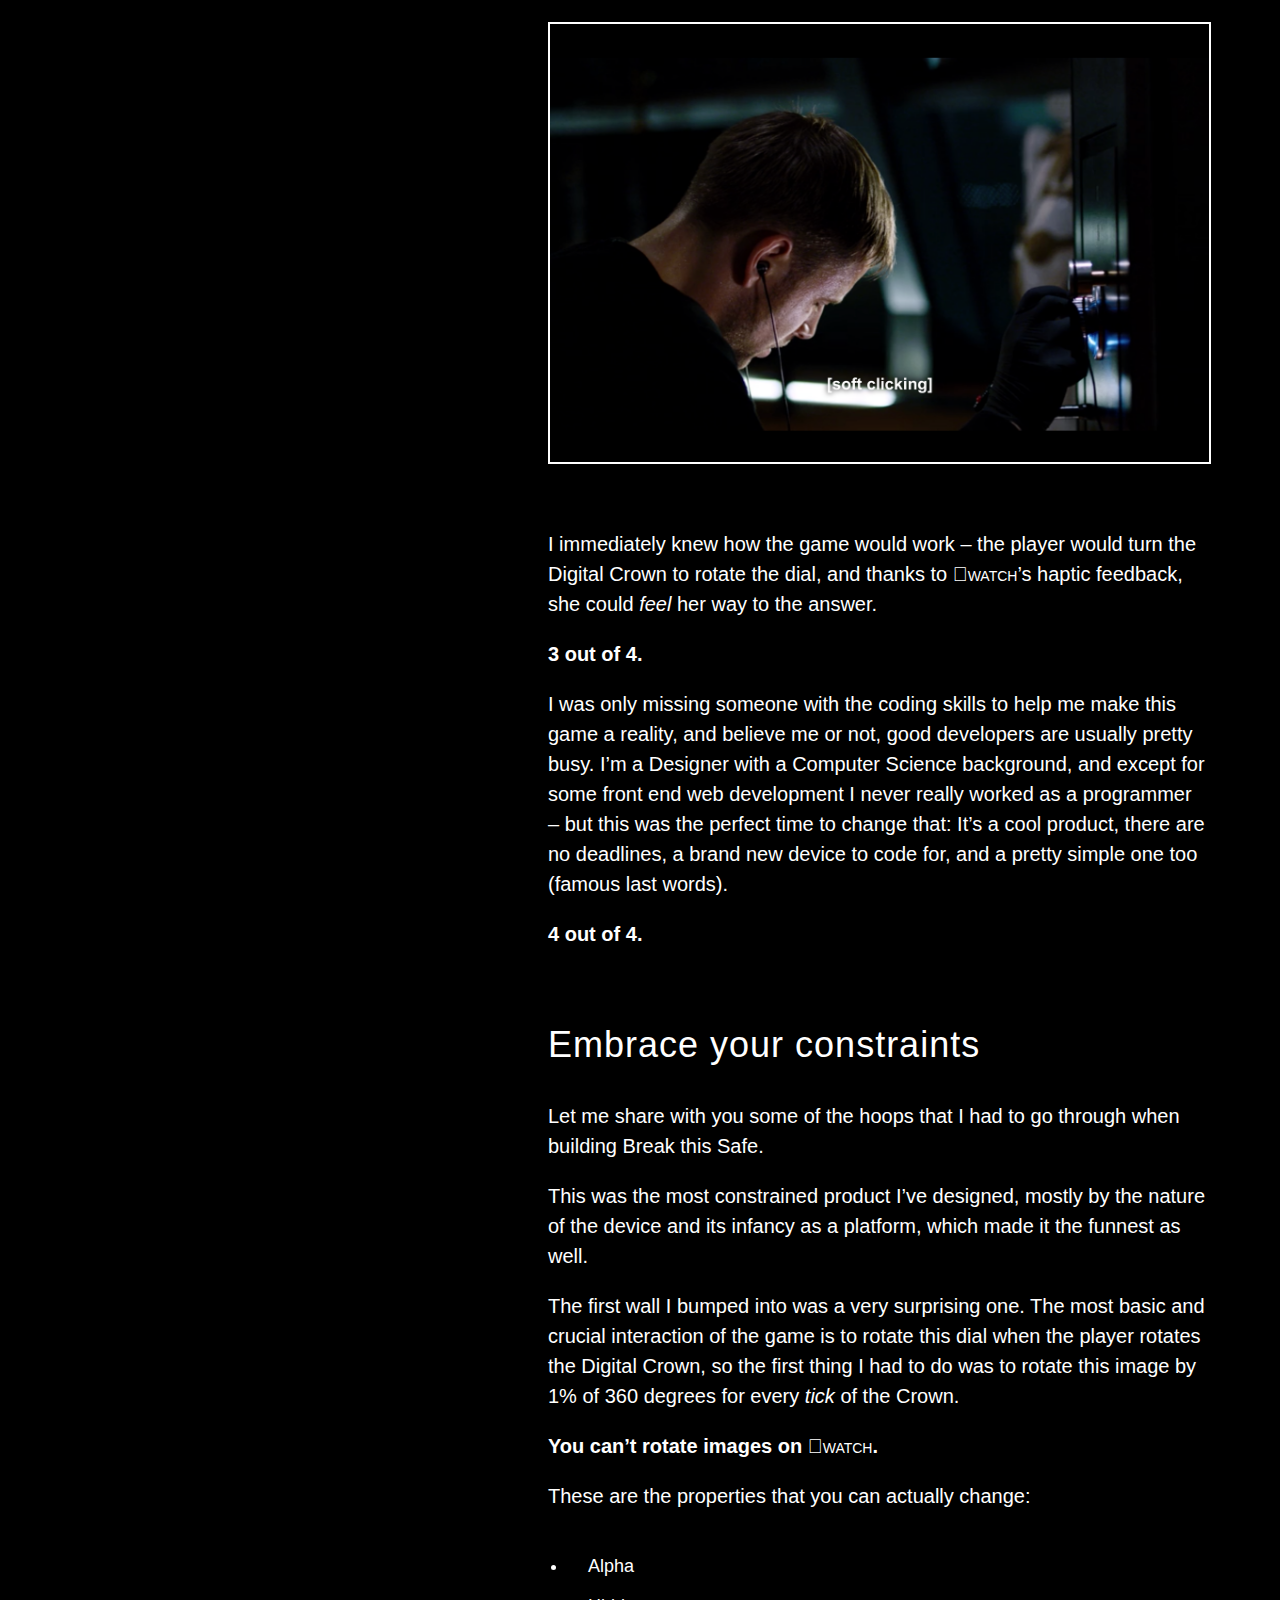
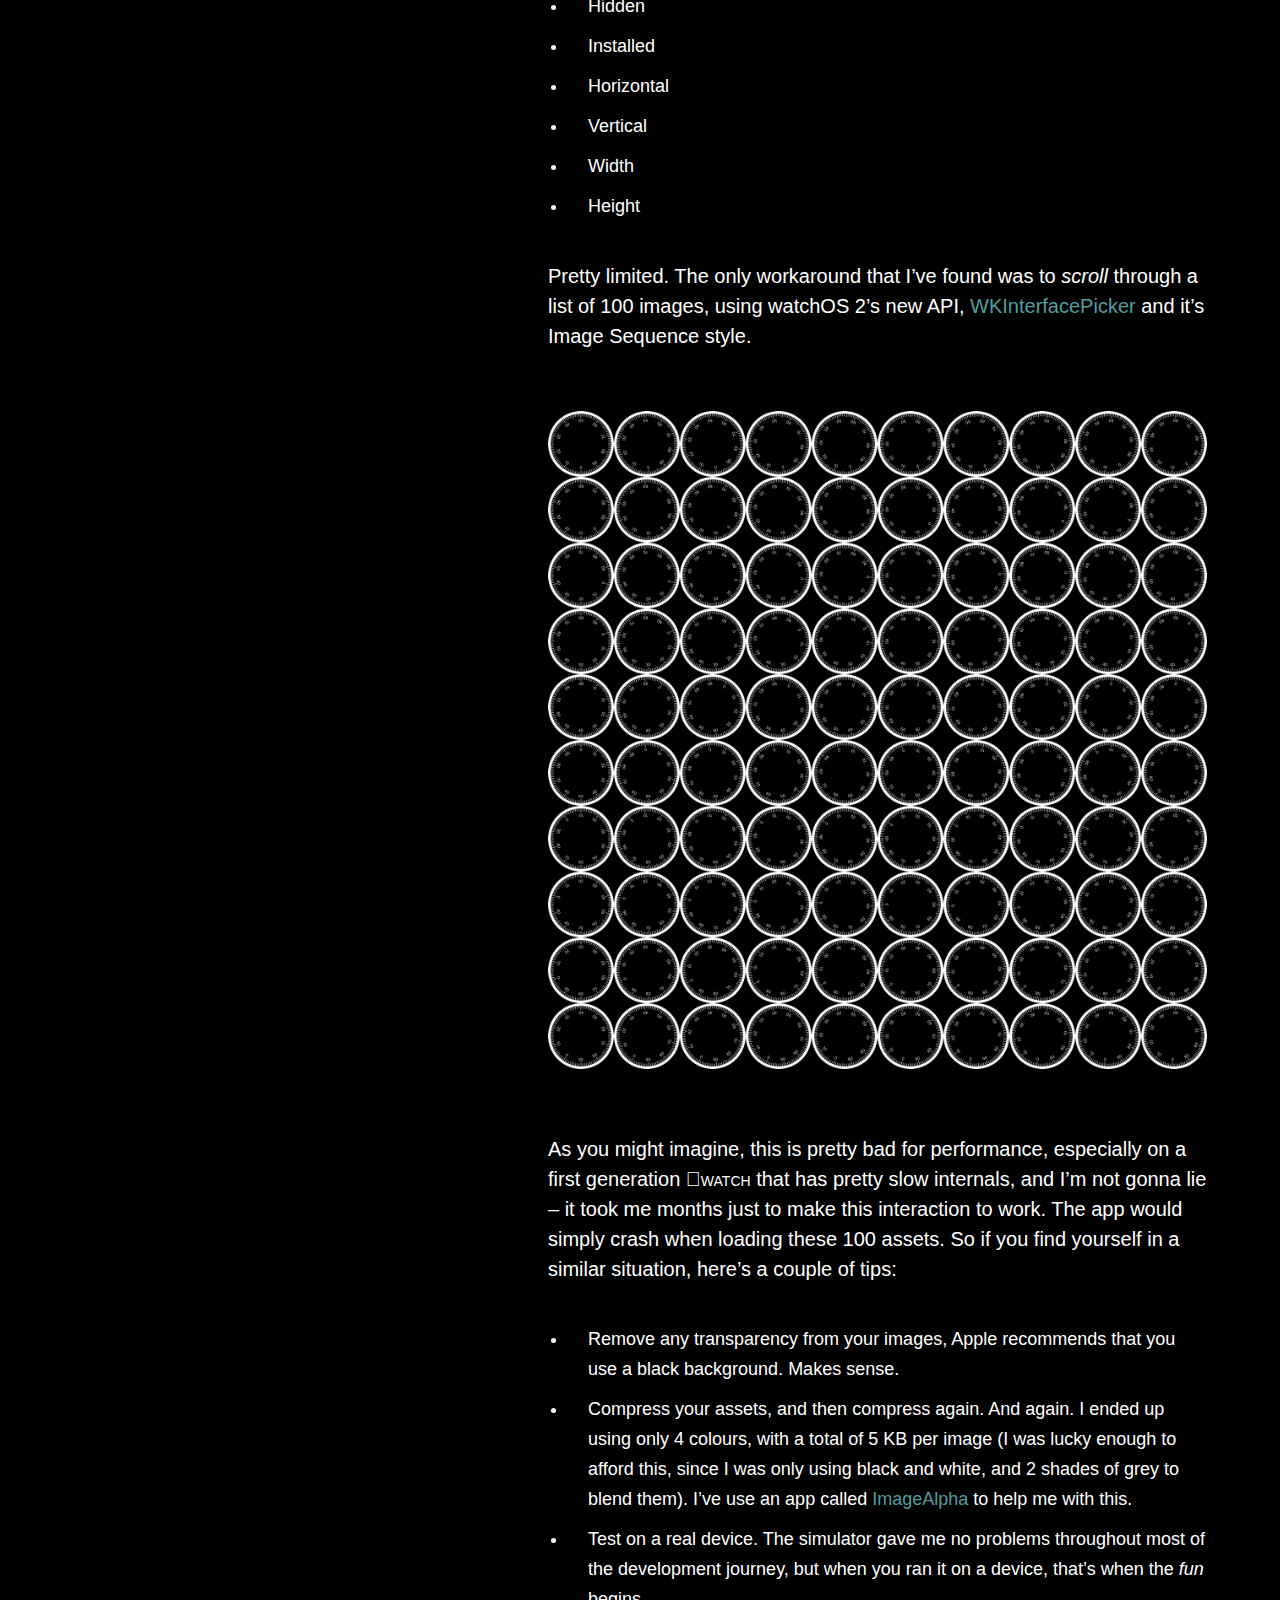
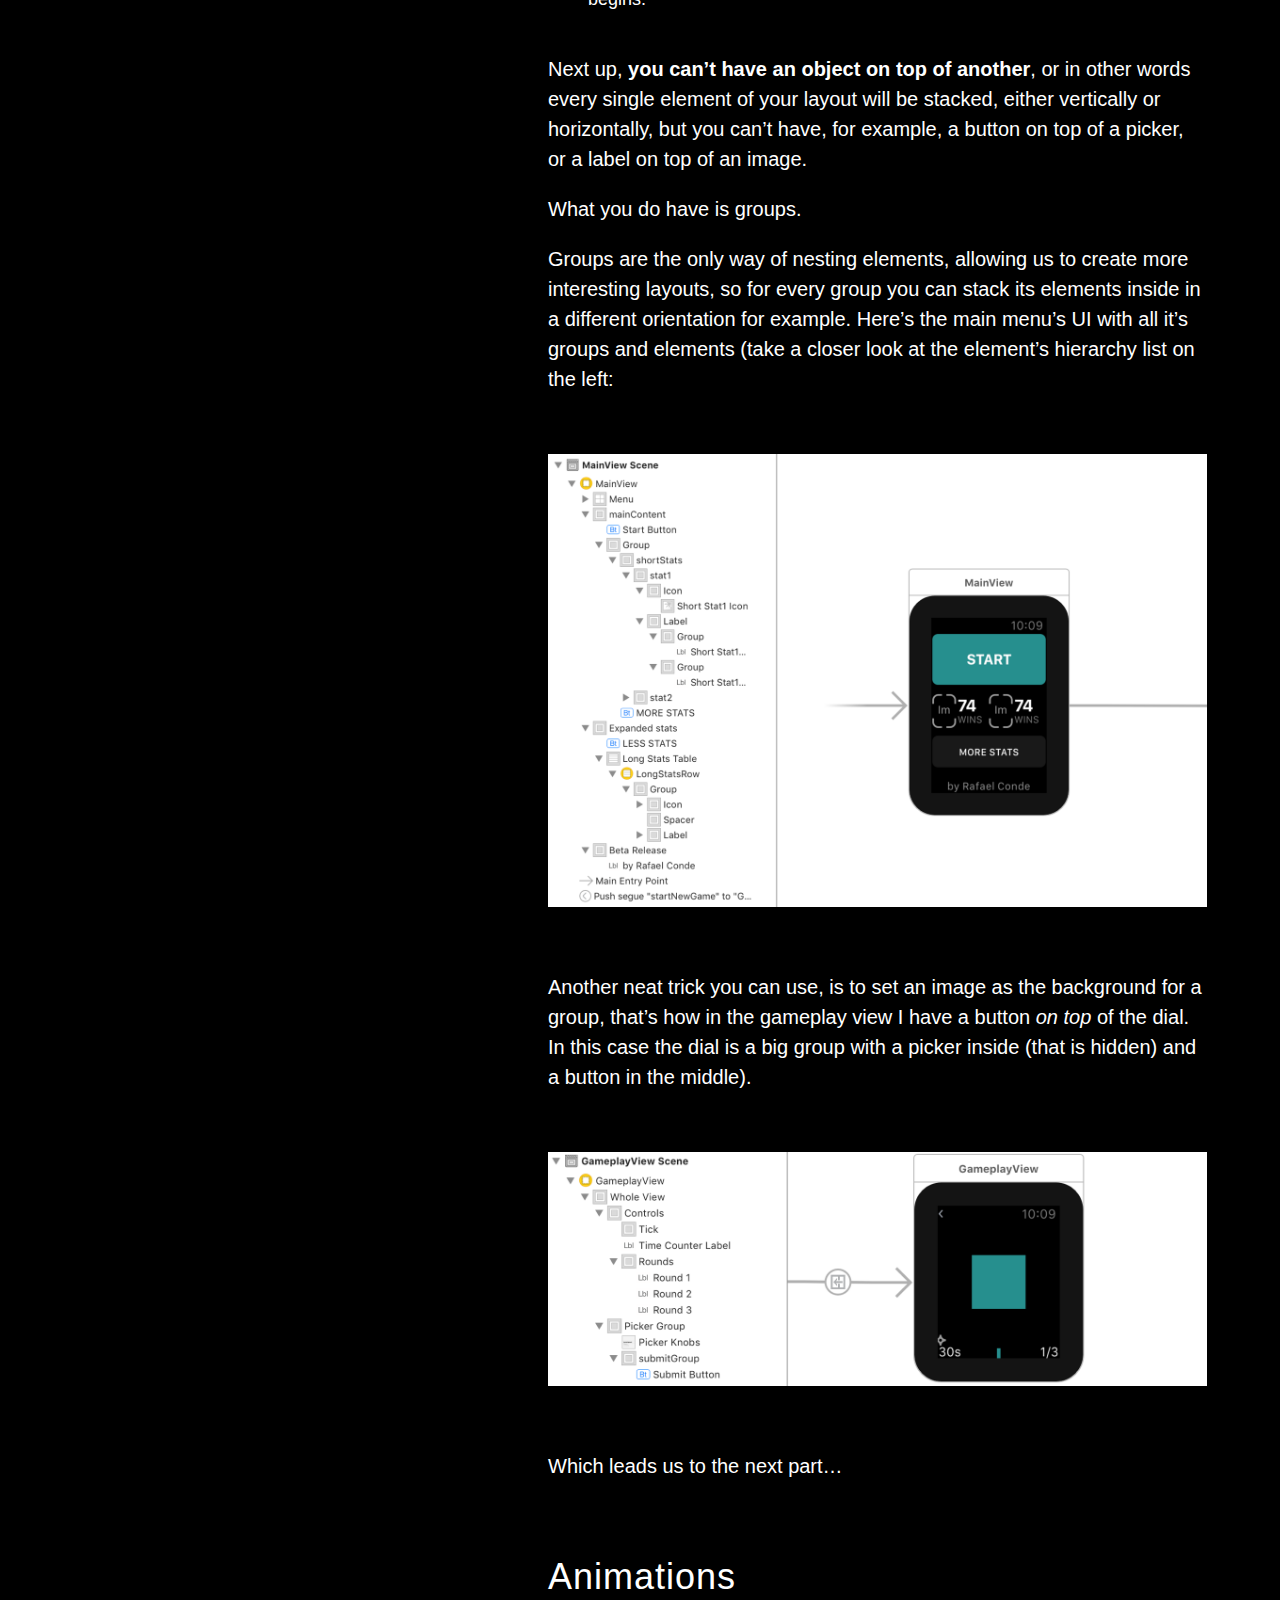
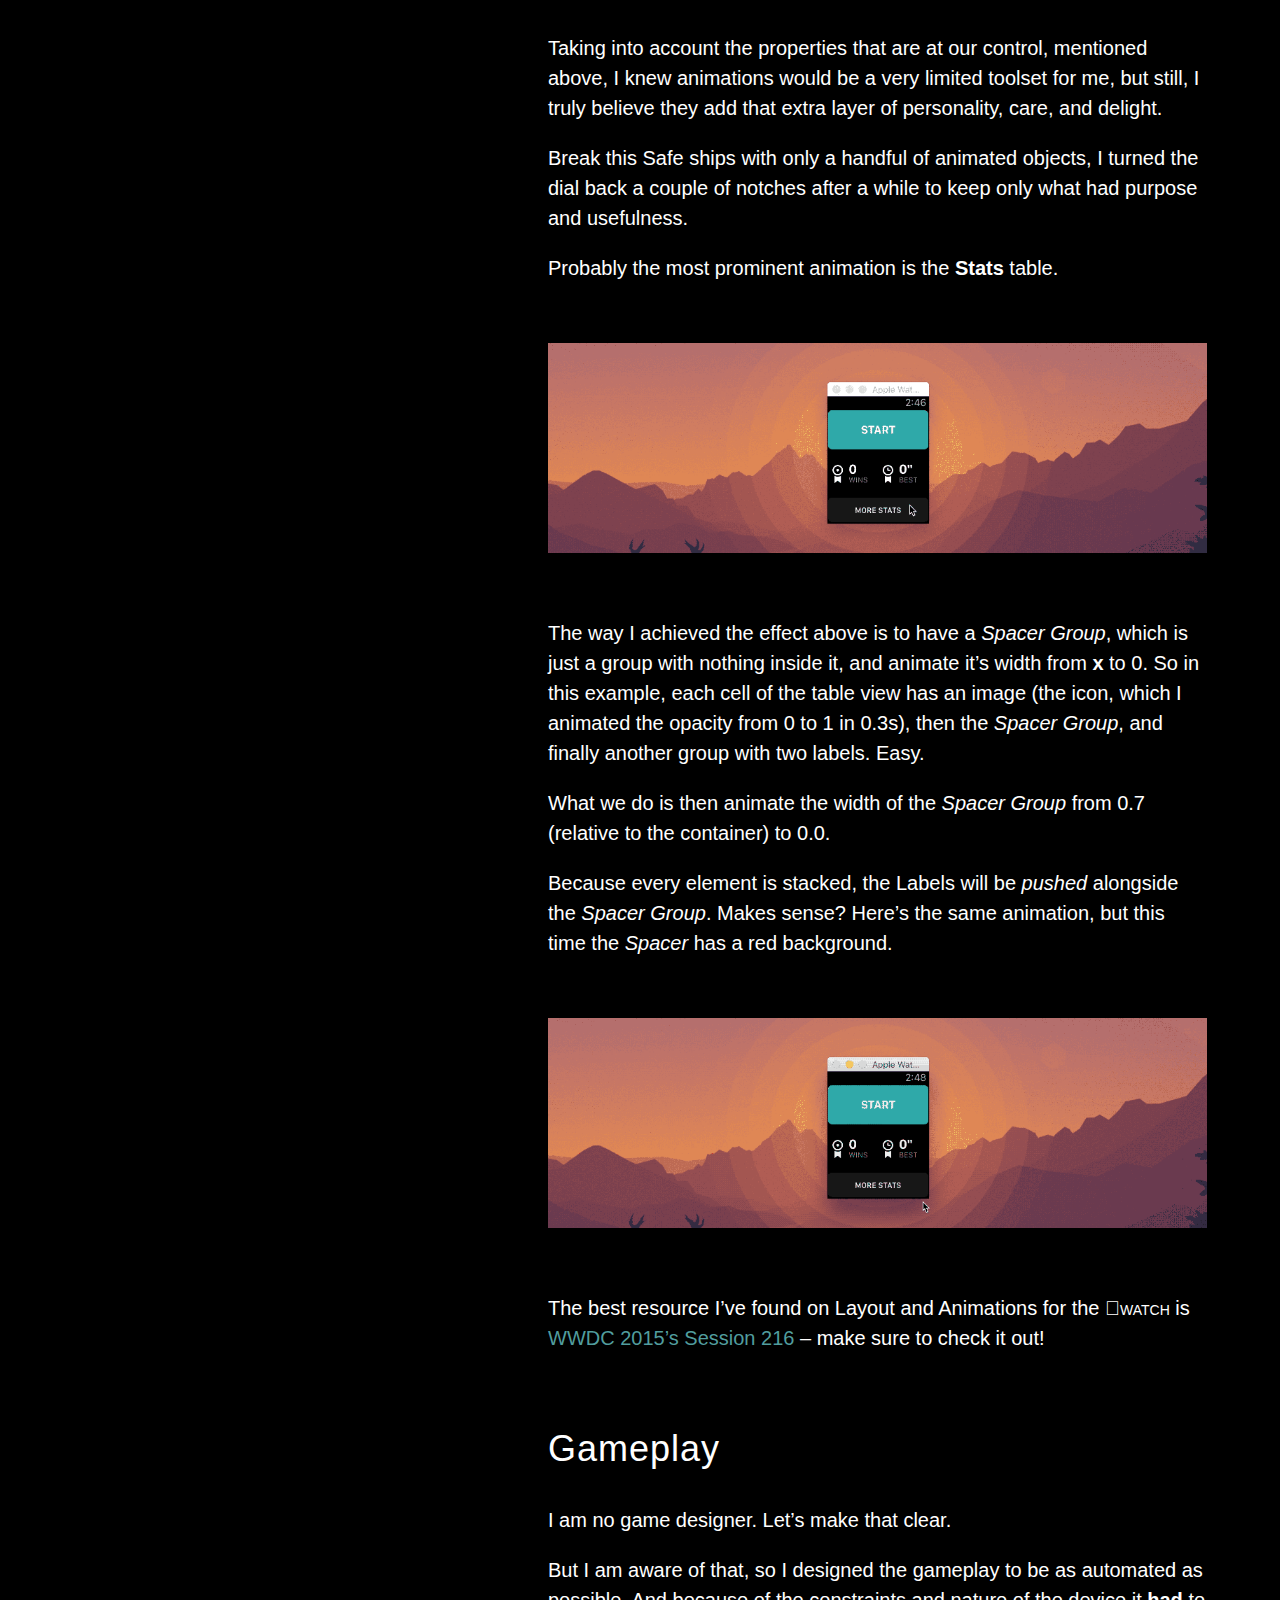
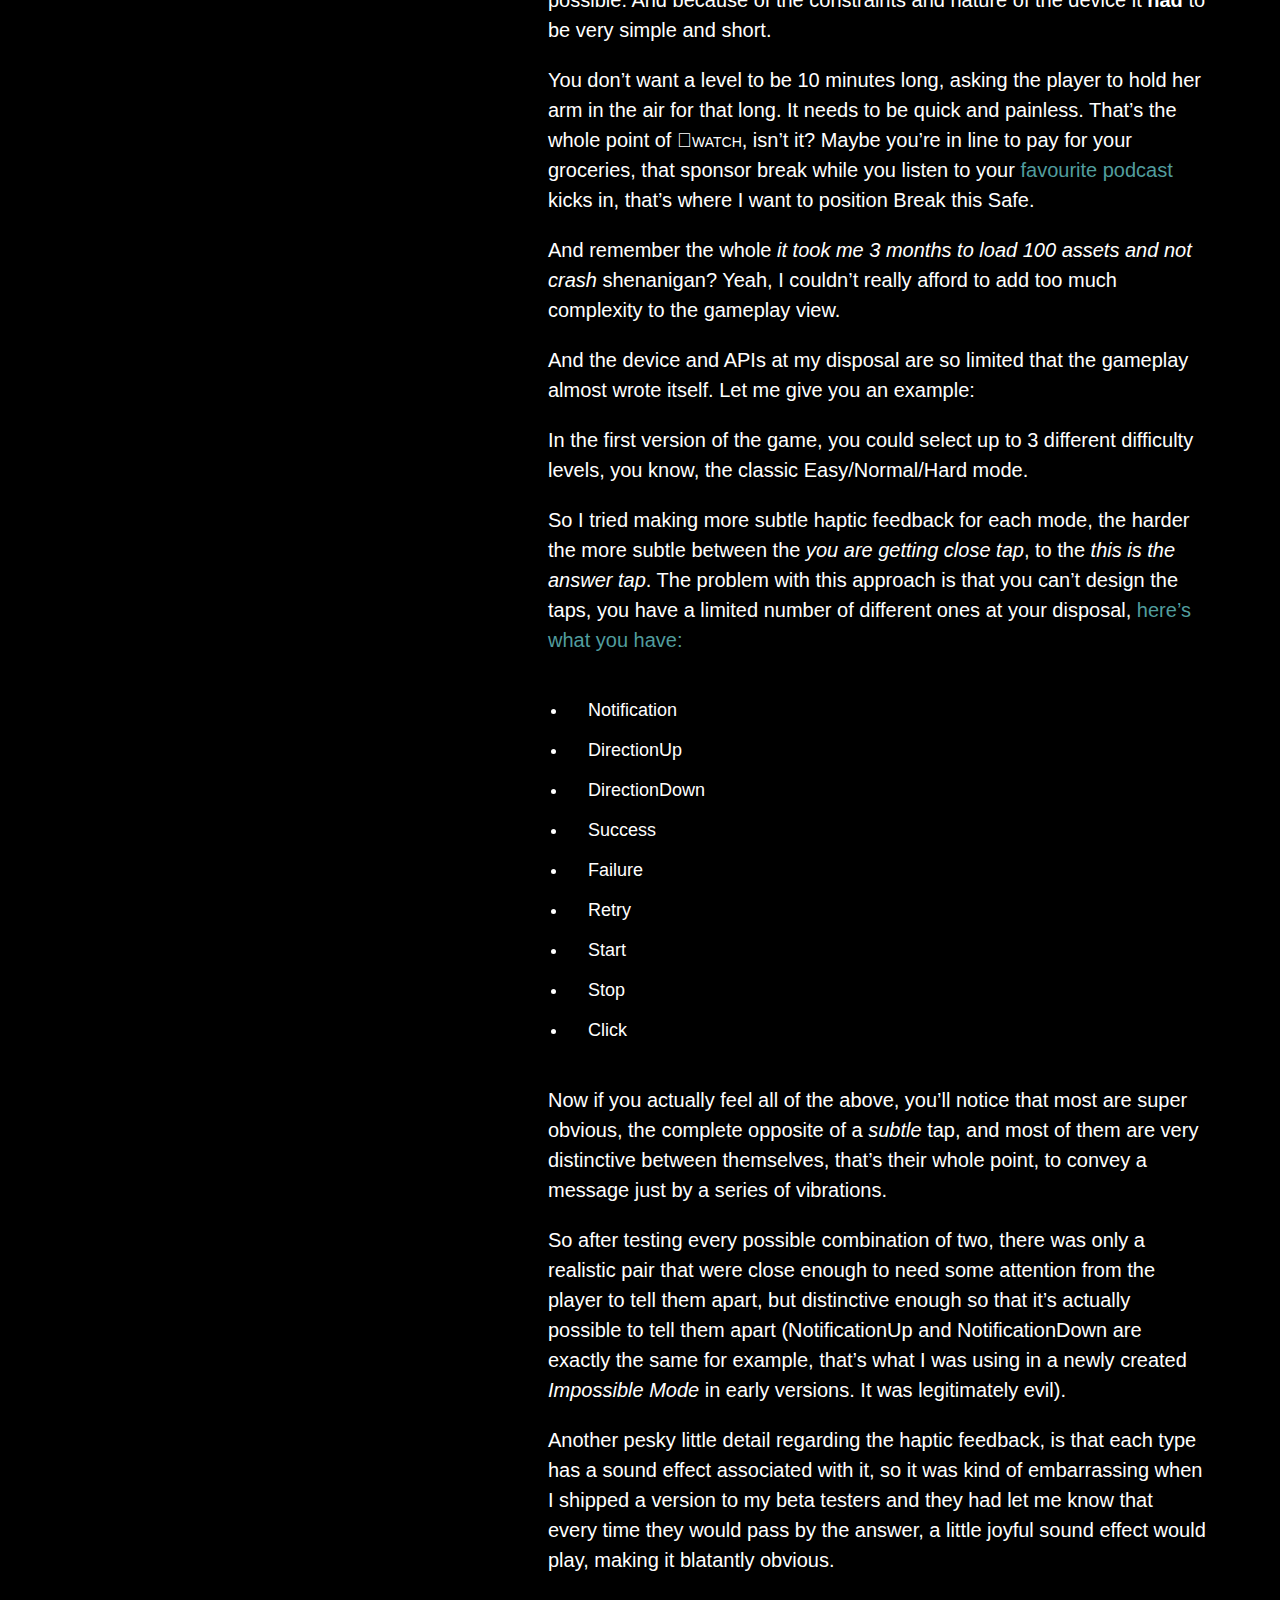
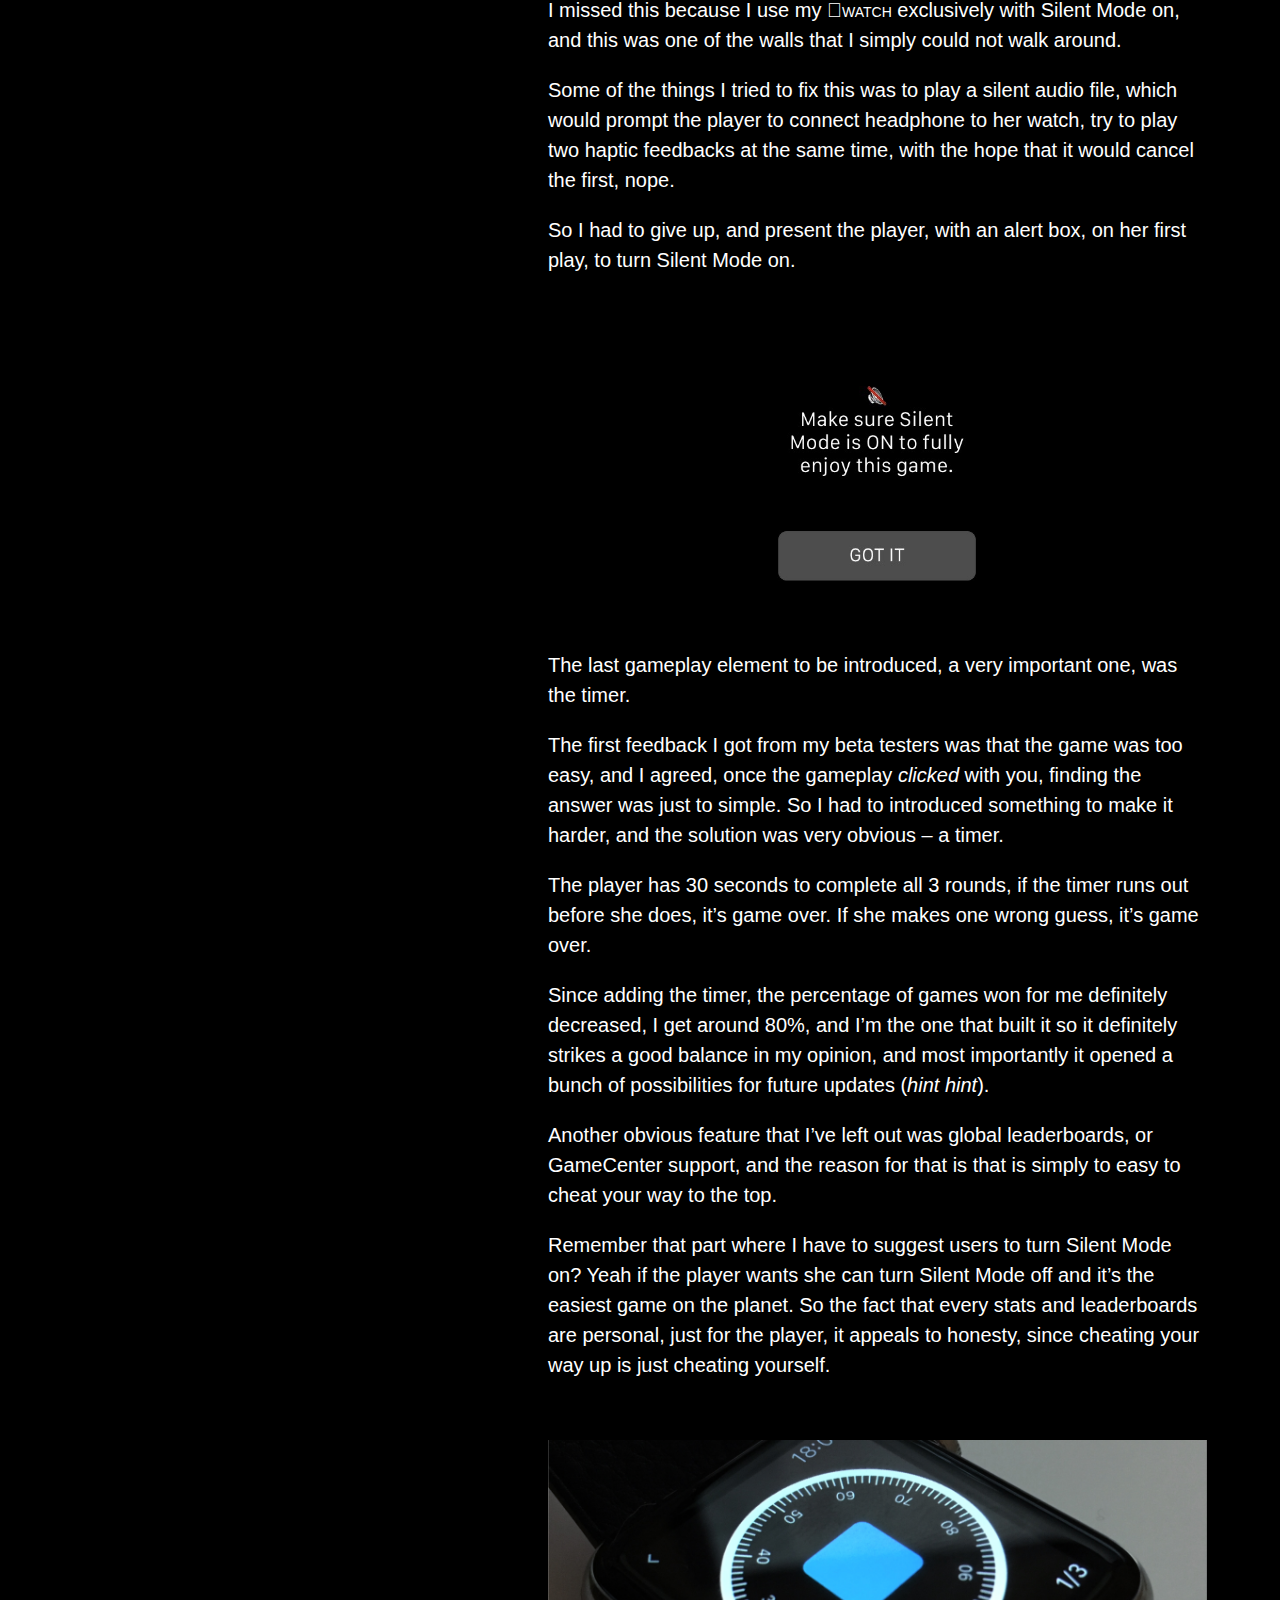
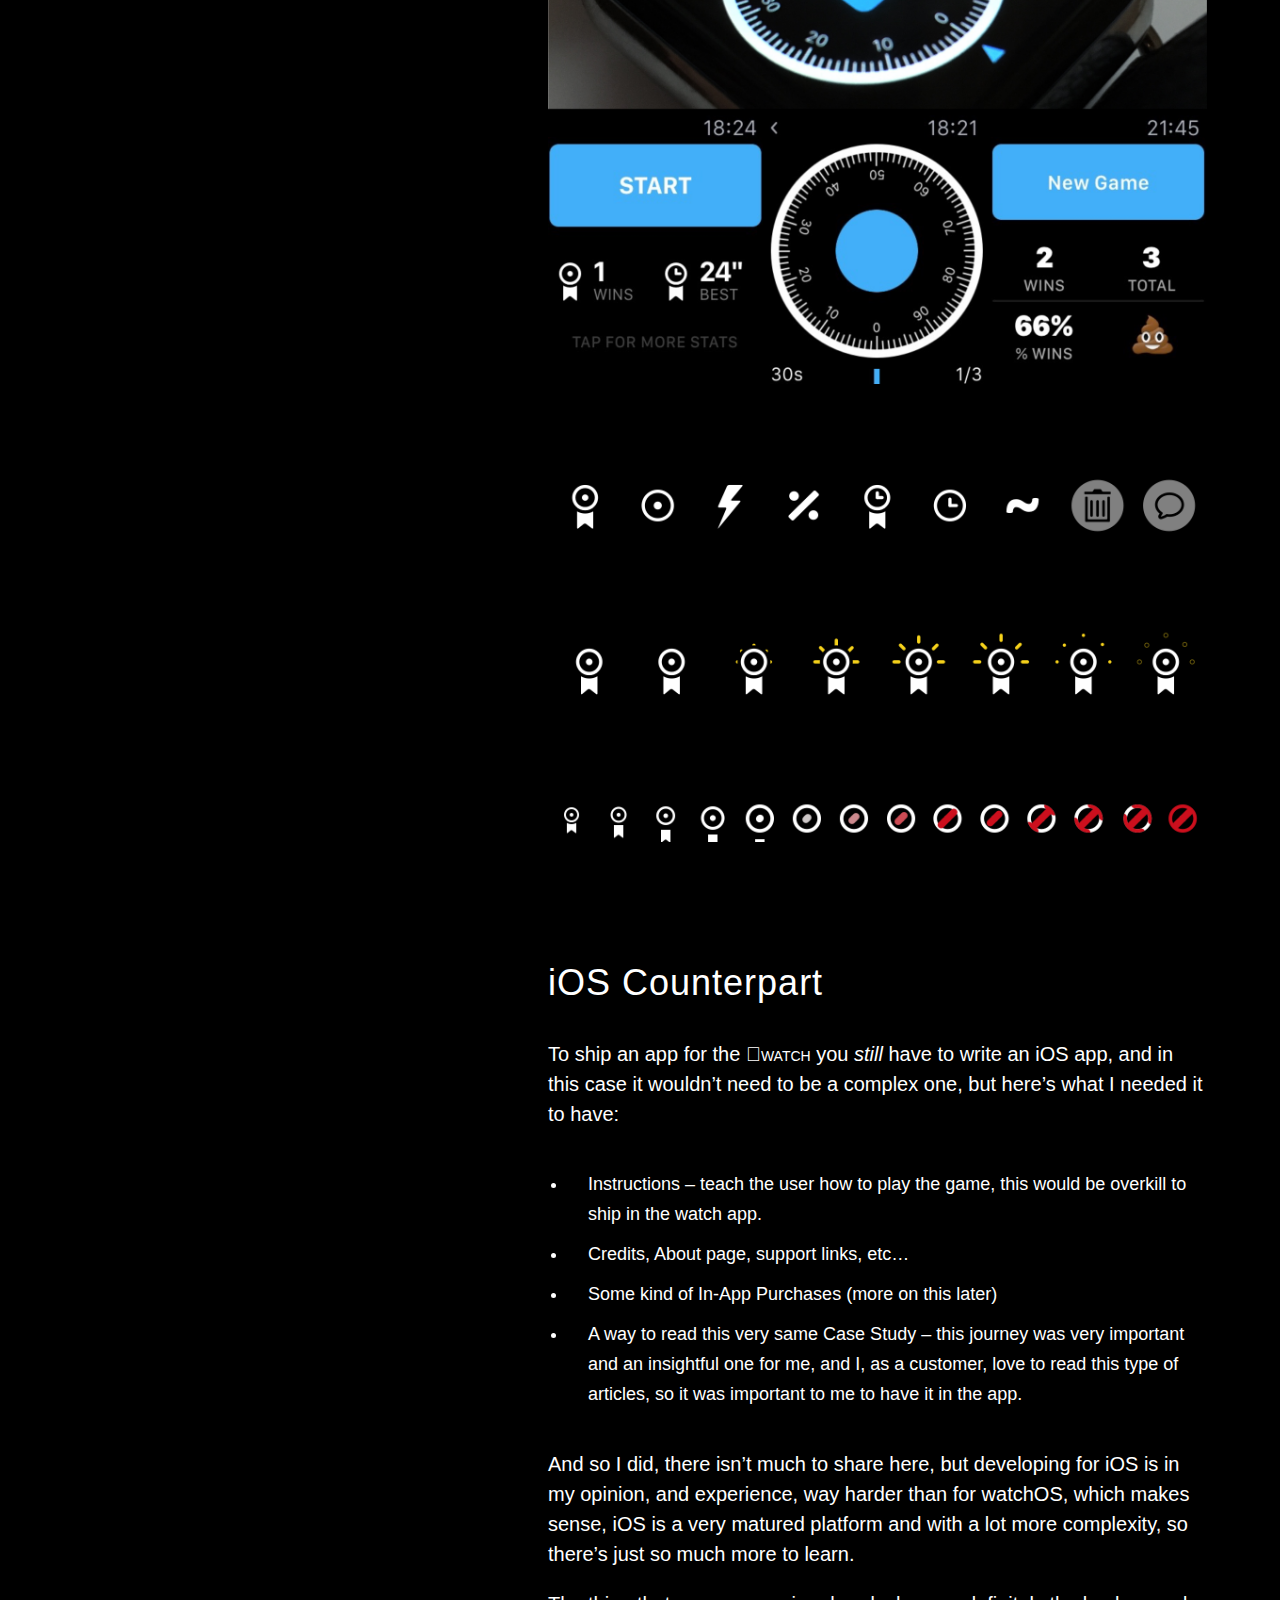
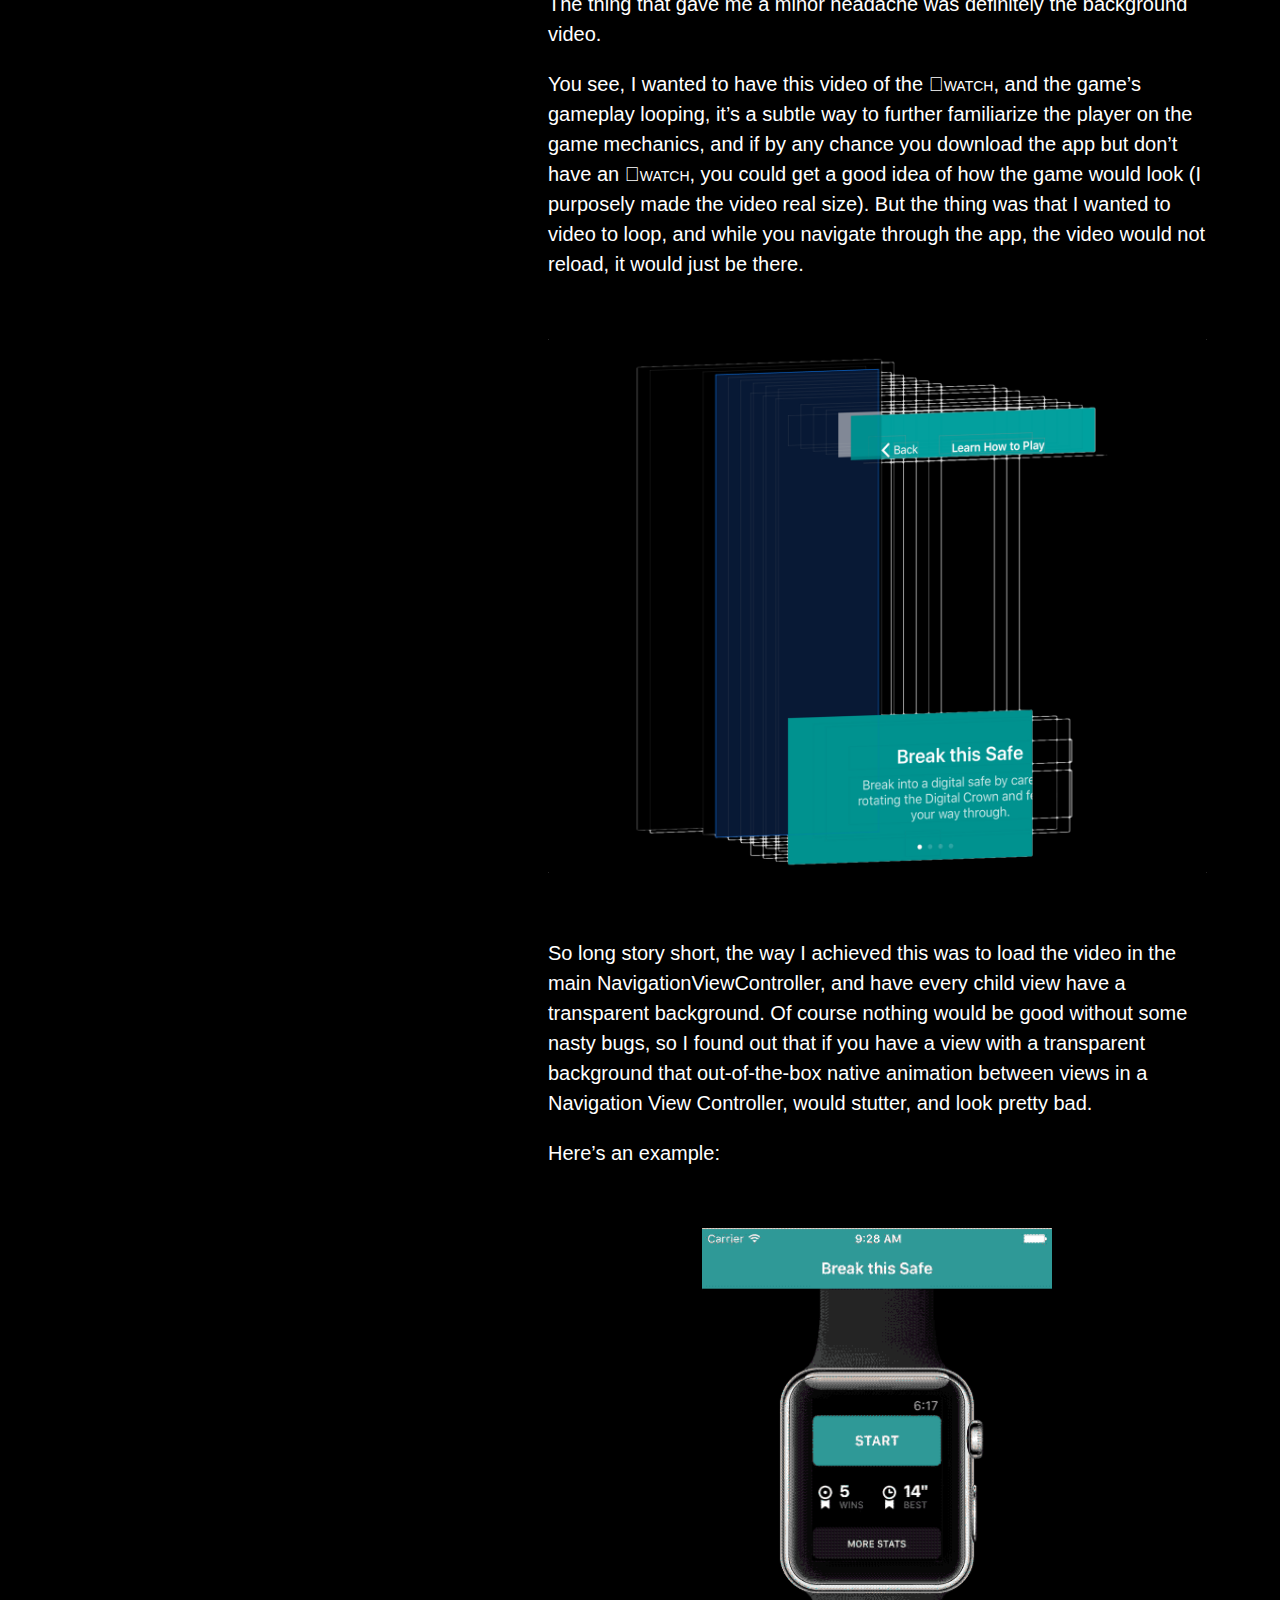
==== commit 03af8af9: "Fixed layout bug on smaller laptop devices, also I got a smaller laptop device" ====
--- a/index.html
+++ b/index.html
@@ -29,6 +29,25 @@
             <h2>An <span class="smallcaps">watch</span> game in which you take advantage of the Digital&nbsp;Crown and haptic feedback to break into a safe.</h2>
             <a href="https://itun.es/i6Ym6gj" target="_blank" class="button uppercase">Free on the App Store</a>
             <a href="#case-study" class="button alt-button uppercase">Read the Case Study</a>
+            <div class="clear"></div>
+            <div class="testimonials">
+              <blockquote>
+                <a target="_blank" href="https://www.macstories.net/reviews/break-this-safe-review-a-superb-game-for-apple-watch/">
+                <p>“It is far and away the best game I've played on the Apple Watch and one of the best experiences I've had with a third-party app.”</p>
+
+                <p><a target="_blank" href="https://www.macstories.net/reviews/break-this-safe-review-a-superb-game-for-apple-watch/"><em>MacStories</em></a></p></a>
+              </blockquote>
+              <blockquote>
+                <p>“The most creatively frustrating game I have ever played on the Watch…”</p>
+
+                <p><a target="_blank" href="http://9to5mac.com/2016/04/19/break-this-safe-apple-watch-game/"><em>9to5Mac</em></a></p>
+              </blockquote>
+            </div>
+            <div class="alt-footer">
+              <span class="greyed-out"><a href="http://rafaelconde.net" target="_blank">A game by Rafael Conde</a>
+              </span> <br>
+              <a href="/press.html" class="greyed-out">Press Kit</a> / <a href="mailto:rafahari@me.com?Subject=Hi%20Rafa!%20About%20Break%20this%20Safe" target="_top" class="greyed-out">Contact</a>
+            </div>
           </div>
         </div>
       </div>
@@ -40,7 +59,7 @@
         </div>
       </div>
     </div> <!-- gangsta-wrapper -->
-    <div class="" id="case-study">
+    <div id="case-study">
       <div class="column1">
       </div>
       <div class="column2">
--- a/css/style.css
+++ b/css/style.css
@@ -40,6 +40,9 @@
 
 .uppercase {
   text-transform: uppercase; }
+
+.clear {
+  clear: both; }
 
 .button {
   display: block;
@@ -186,6 +189,36 @@
       -ms-transform: translateY(-45%);
       transform: translateY(-45%); } }
 
+.testimonials {
+  position: relative;
+  width: 100%;
+  display: block;
+  clear: both;
+  overflow: hidden; }
+  @media (max-width: 900px) {
+    .testimonials {
+      display: none; } }
+  .testimonials blockquote {
+    text-align: left;
+    opacity: 0.5;
+    -webkit-transition: opacity 0.3s ease;
+    -moz-transition: opacity 0.3s ease;
+    -o-transition: opacity 0.3s ease;
+    transition: opacity 0.3s ease; }
+    .testimonials blockquote:hover, .testimonials blockquote:focus {
+      opacity: 1; }
+  .testimonials p {
+    font-size: 20px;
+    color: #FFFFFF;
+    line-height: 30px;
+    margin-bottom: 20px; }
+  .testimonials a {
+    color: #519D9E;
+    text-decoration: none; }
+  .testimonials .ninetofivemac img {
+    -webkit-filter: grayscale(100%);
+    filter: grayscale(100%); }
+
 .text-wrapper {
   position: relative;
   width: 90%;
@@ -196,36 +229,56 @@
       max-width: 640px;
       margin: auto; } }
 
+.alt-footer {
+  margin-top: 50px;
+  line-height: 30px;
+  display: block; }
+  @media (max-width: 320px) {
+    .alt-footer {
+      margin-top: 20px; } }
+  @media (max-width: 800px) {
+    .alt-footer {
+      display: block; } }
+  @media (max-height: 800px) {
+    .alt-footer {
+      display: block; } }
+  .alt-footer a {
+    text-decoration: none;
+    pointer-events: all; }
+
 .footer {
+  display: none;
   pointer-events: none;
   position: absolute;
   top: 90vh;
   width: 100%;
   text-align: center;
   font-size: 18px; }
+  @media (max-width: 800px) {
+    .footer {
+      display: none; } }
+  @media (max-height: 800px) {
+    .footer {
+      display: none; } }
   .footer a {
     text-decoration: none;
     pointer-events: all; }
-  @media (max-height: 700px) {
-    .footer {
-      top: 84vh; } }
-  @media (max-height: 540px) {
-    .footer {
-      bottom: 10px; } }
-  .footer .greyed-out {
-    opacity: 0.5;
-    padding-bottom: 2px;
-    margin-bottom: 20px;
-    -webkit-transition: opacity 0.3s ease;
-    -moz-transition: opacity 0.3s ease;
-    -o-transition: opacity 0.3s ease;
-    transition: opacity 0.3s ease; }
-  .footer .greyed-out:hover {
-    opacity: 1;
-    -webkit-transition: opacity 0.3s ease;
-    -moz-transition: opacity 0.3s ease;
-    -o-transition: opacity 0.3s ease;
-    transition: opacity 0.3s ease; }
+
+.greyed-out {
+  opacity: 0.5;
+  padding-bottom: 2px;
+  margin-bottom: 20px;
+  -webkit-transition: opacity 0.3s ease;
+  -moz-transition: opacity 0.3s ease;
+  -o-transition: opacity 0.3s ease;
+  transition: opacity 0.3s ease; }
+
+.greyed-out:hover {
+  opacity: 1;
+  -webkit-transition: opacity 0.3s ease;
+  -moz-transition: opacity 0.3s ease;
+  -o-transition: opacity 0.3s ease;
+  transition: opacity 0.3s ease; }
 
 .other-links {
   margin-top: 10px; }
@@ -243,6 +296,14 @@
     -moz-transition: opacity 0.3s ease;
     -o-transition: opacity 0.3s ease;
     transition: opacity 0.3s ease; }
+
+blockquote {
+  border-left: 2px solid #fff;
+  padding-left: 40px;
+  -webkit-margin-start: 0;
+  -webkit-margin-end: 0;
+  margin-top: 40px;
+  margin-bottom: 40px; }
 
 #case-study {
   width: 100vw !important; }
@@ -262,13 +323,6 @@
   #case-study a {
     color: #519D9E;
     text-decoration: none; }
-  #case-study blockquote {
-    border-left: 2px solid #fff;
-    padding-left: 40px;
-    -webkit-margin-start: 0;
-    -webkit-margin-end: 0;
-    margin-top: 40px;
-    margin-bottom: 40px; }
   #case-study ul {
     margin-top: 40px;
     margin-bottom: 40px;
@@ -312,70 +366,79 @@
   #case-study .text-wrapper {
     top: 200px;
     padding-bottom: 200px; }
+    @media (max-height: 800px) {
+      #case-study .text-wrapper {
+        top: 500px; } }
+  @media (max-height: 800px) and (max-width: 900px) {
+    #case-study .text-wrapper {
+      top: 200px; } }
+
   #case-study .column2 {
     height: auto; }
 
-.press p {
-  font-size: 20px;
-  color: #FFFFFF;
-  line-height: 30px;
-  margin-bottom: 20px; }
-.press .content-wrapper {
-  height: auto; }
-  .press .content-wrapper .text-wrapper {
-    top: 14vh;
-    padding-bottom: 200px; }
-    .press .content-wrapper .text-wrapper a {
-      color: #519D9E;
-      -webkit-transition: color 0.3s ease;
-      -moz-transition: color 0.3s ease;
-      -o-transition: color 0.3s ease;
-      transition: color 0.3s ease; }
-      .press .content-wrapper .text-wrapper a:hover {
-        color: #376b6b;
+.press {
+  width: 100vw !important; }
+  .press p {
+    font-size: 20px;
+    color: #FFFFFF;
+    line-height: 30px;
+    margin-bottom: 20px; }
+  .press .content-wrapper {
+    height: auto; }
+    .press .content-wrapper .text-wrapper {
+      top: 14vh;
+      padding-bottom: 200px; }
+      .press .content-wrapper .text-wrapper a {
+        color: #519D9E;
         -webkit-transition: color 0.3s ease;
         -moz-transition: color 0.3s ease;
         -o-transition: color 0.3s ease;
         transition: color 0.3s ease; }
-.press a {
-  color: #519D9E;
-  text-decoration: none; }
-.press .details {
-  margin-top: 40px; }
-.press .media-kit {
-  margin-top: 100px; }
-.press img {
-  width: 100%; }
-.press .ios-screenshots,
-.press .watch-screenshots {
-  margin-bottom: 20px; }
-  .press .ios-screenshots img,
-  .press .watch-screenshots img {
-    width: 18%;
-    margin-right: 1%; }
-.press .app-icons {
-  margin-bottom: 20px; }
-  .press .app-icons img {
-    width: 38%;
-    margin: 0 5% 0 5%; }
-.press .back-link {
-  opacity: 0.5;
-  display: block;
-  color: #fff !important;
-  margin-bottom: 20px;
-  -webkit-transition: opacity 0.3s ease;
-  -moz-transition: opacity 0.3s ease;
-  -o-transition: opacity 0.3s ease;
-  transition: opacity 0.3s ease; }
-  .press .back-link:hover {
-    opacity: 1;
+        .press .content-wrapper .text-wrapper a:hover {
+          color: #376b6b;
+          -webkit-transition: color 0.3s ease;
+          -moz-transition: color 0.3s ease;
+          -o-transition: color 0.3s ease;
+          transition: color 0.3s ease; }
+  .press a {
+    color: #519D9E;
+    text-decoration: none; }
+  .press .details {
+    margin-top: 40px; }
+  .press .media-kit {
+    margin-top: 100px; }
+  .press img {
+    width: 100%; }
+  .press .ios-screenshots,
+  .press .watch-screenshots {
+    margin-bottom: 20px; }
+    .press .ios-screenshots img,
+    .press .watch-screenshots img {
+      width: 18%;
+      margin-right: 1%; }
+  .press .app-icons {
+    margin-bottom: 20px; }
+    .press .app-icons img {
+      width: 38%;
+      margin: 0 5% 0 5%; }
+  .press .back-link {
+    opacity: 0.5;
+    display: block;
+    color: #fff !important;
+    margin-bottom: 20px;
     -webkit-transition: opacity 0.3s ease;
     -moz-transition: opacity 0.3s ease;
     -o-transition: opacity 0.3s ease;
     transition: opacity 0.3s ease; }
-  .press .back-link span {
-    position: relative;
-    bottom: -4px;
-    width: 13px;
-    height: 22px;
-    margin-right: 5px; }
+    .press .back-link:hover {
+      opacity: 1;
+      -webkit-transition: opacity 0.3s ease;
+      -moz-transition: opacity 0.3s ease;
+      -o-transition: opacity 0.3s ease;
+      transition: opacity 0.3s ease; }
+    .press .back-link span {
+      position: relative;
+      bottom: -4px;
+      width: 13px;
+      height: 22px;
+      margin-right: 5px; }
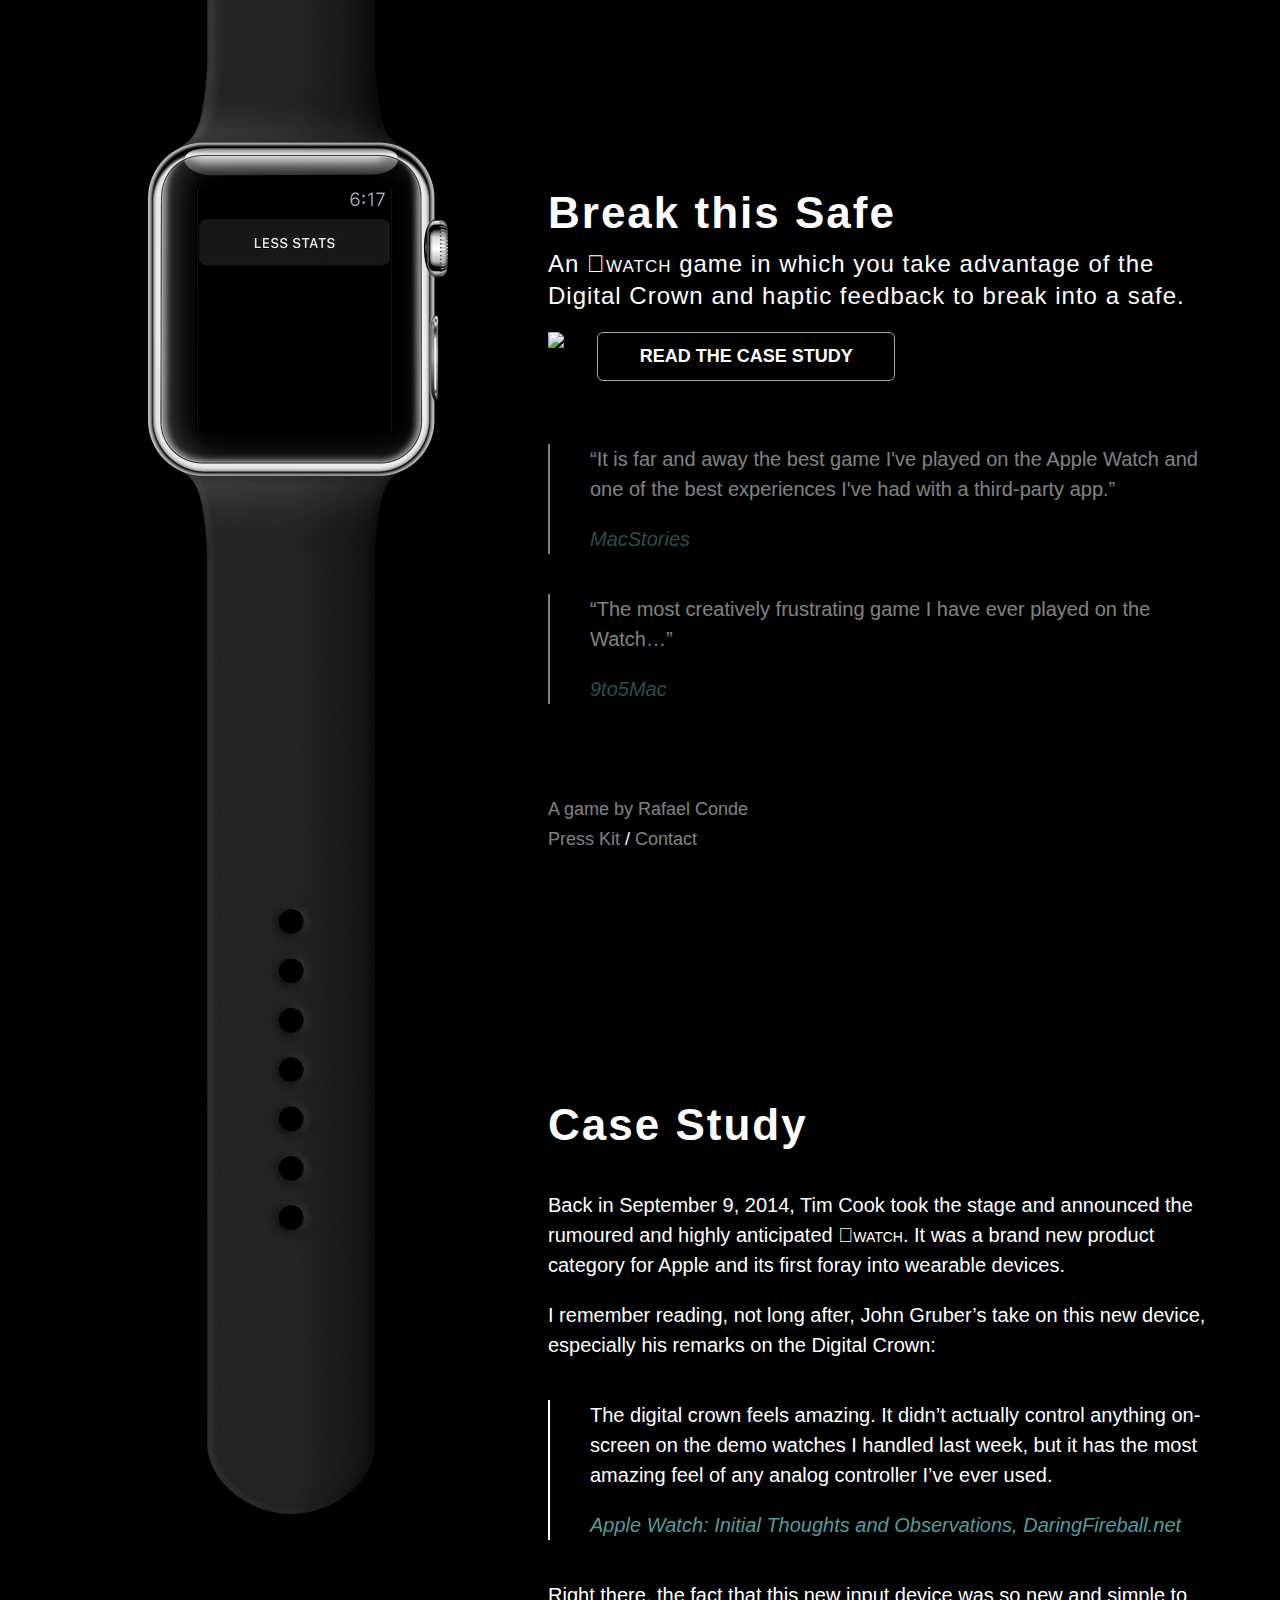
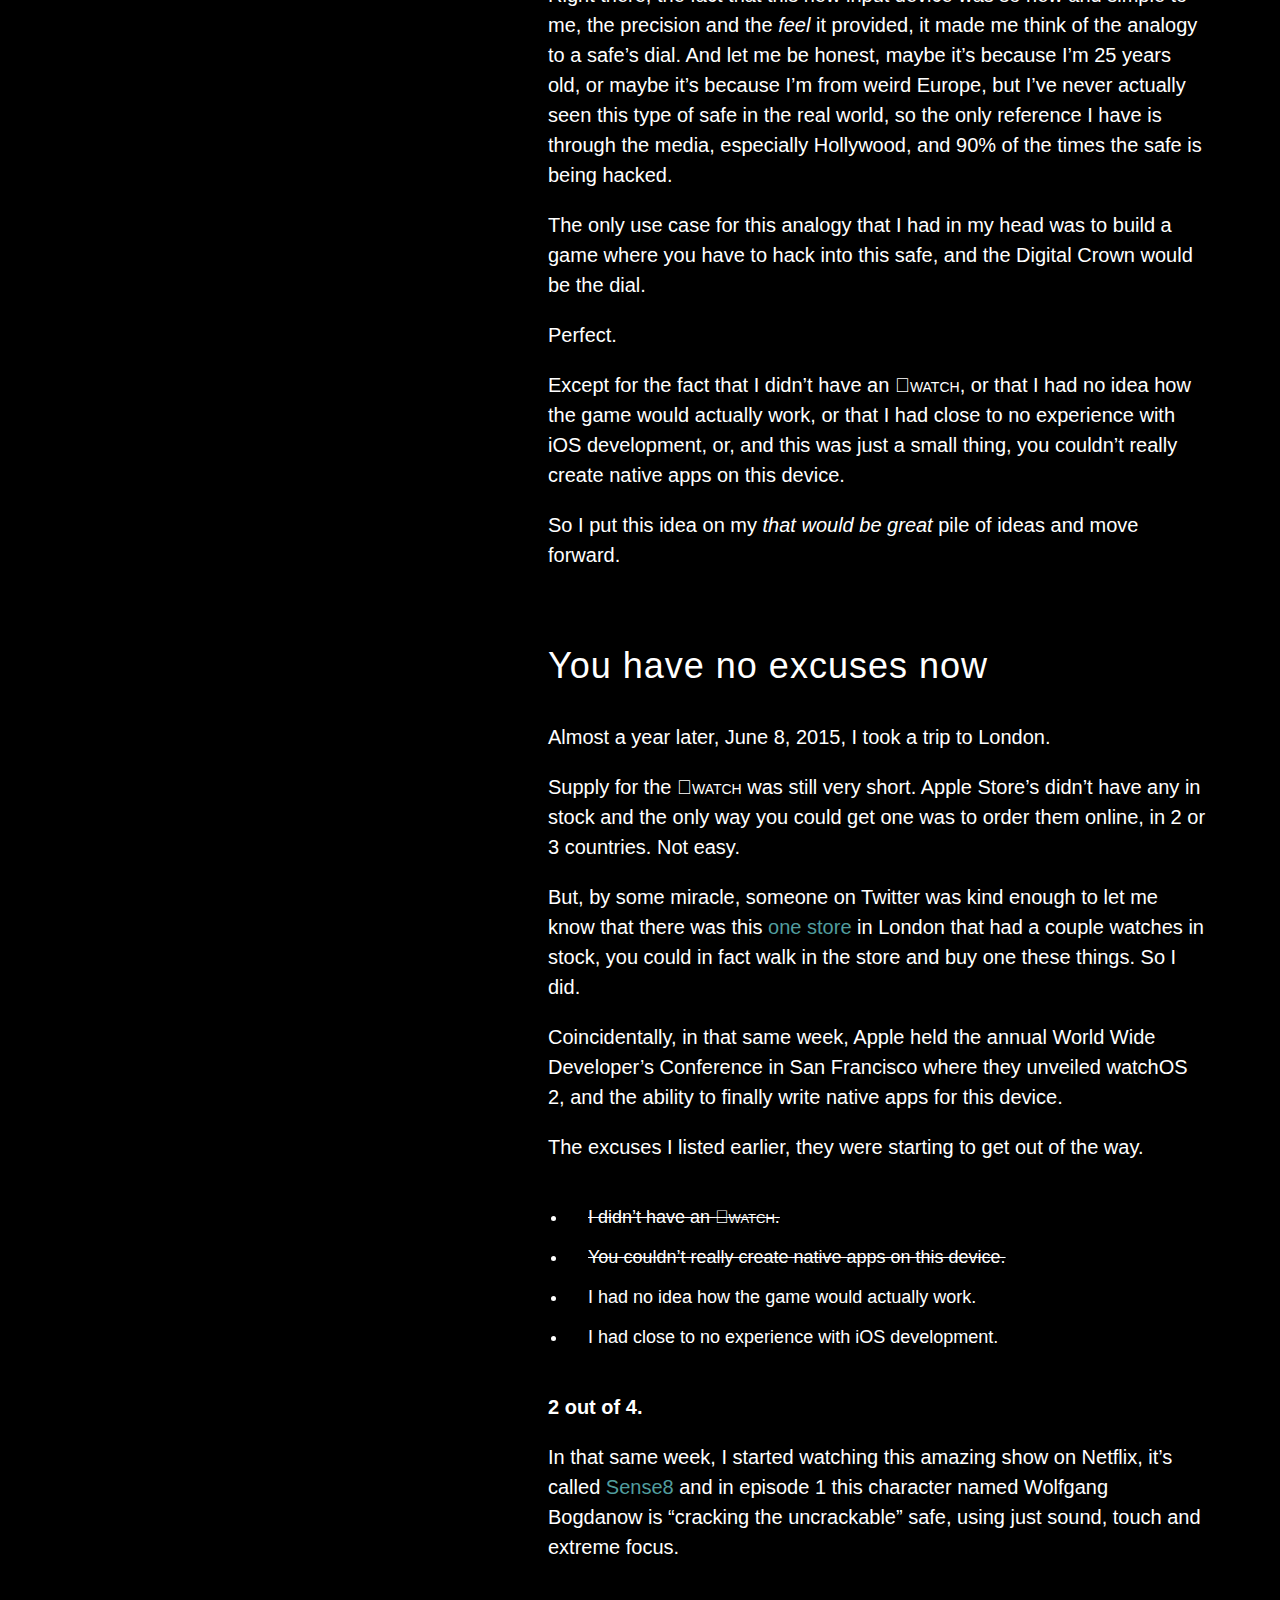
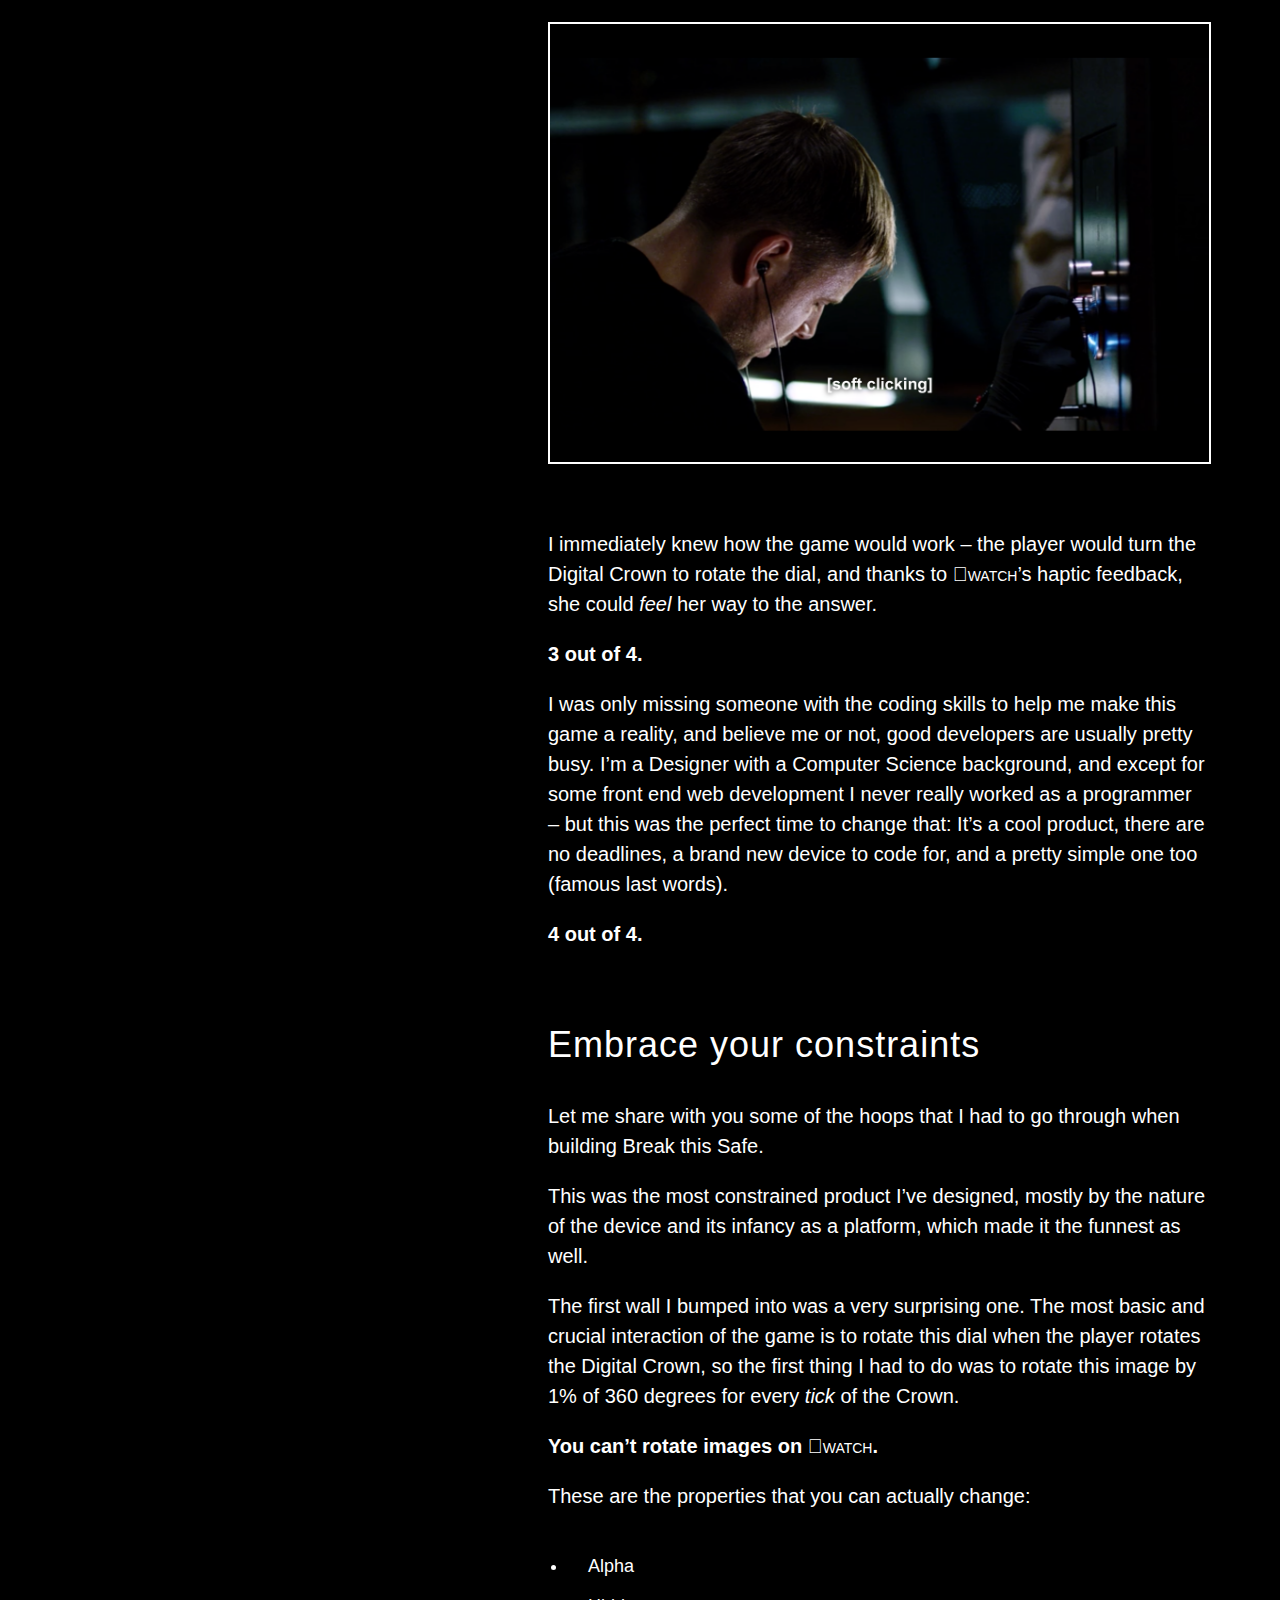
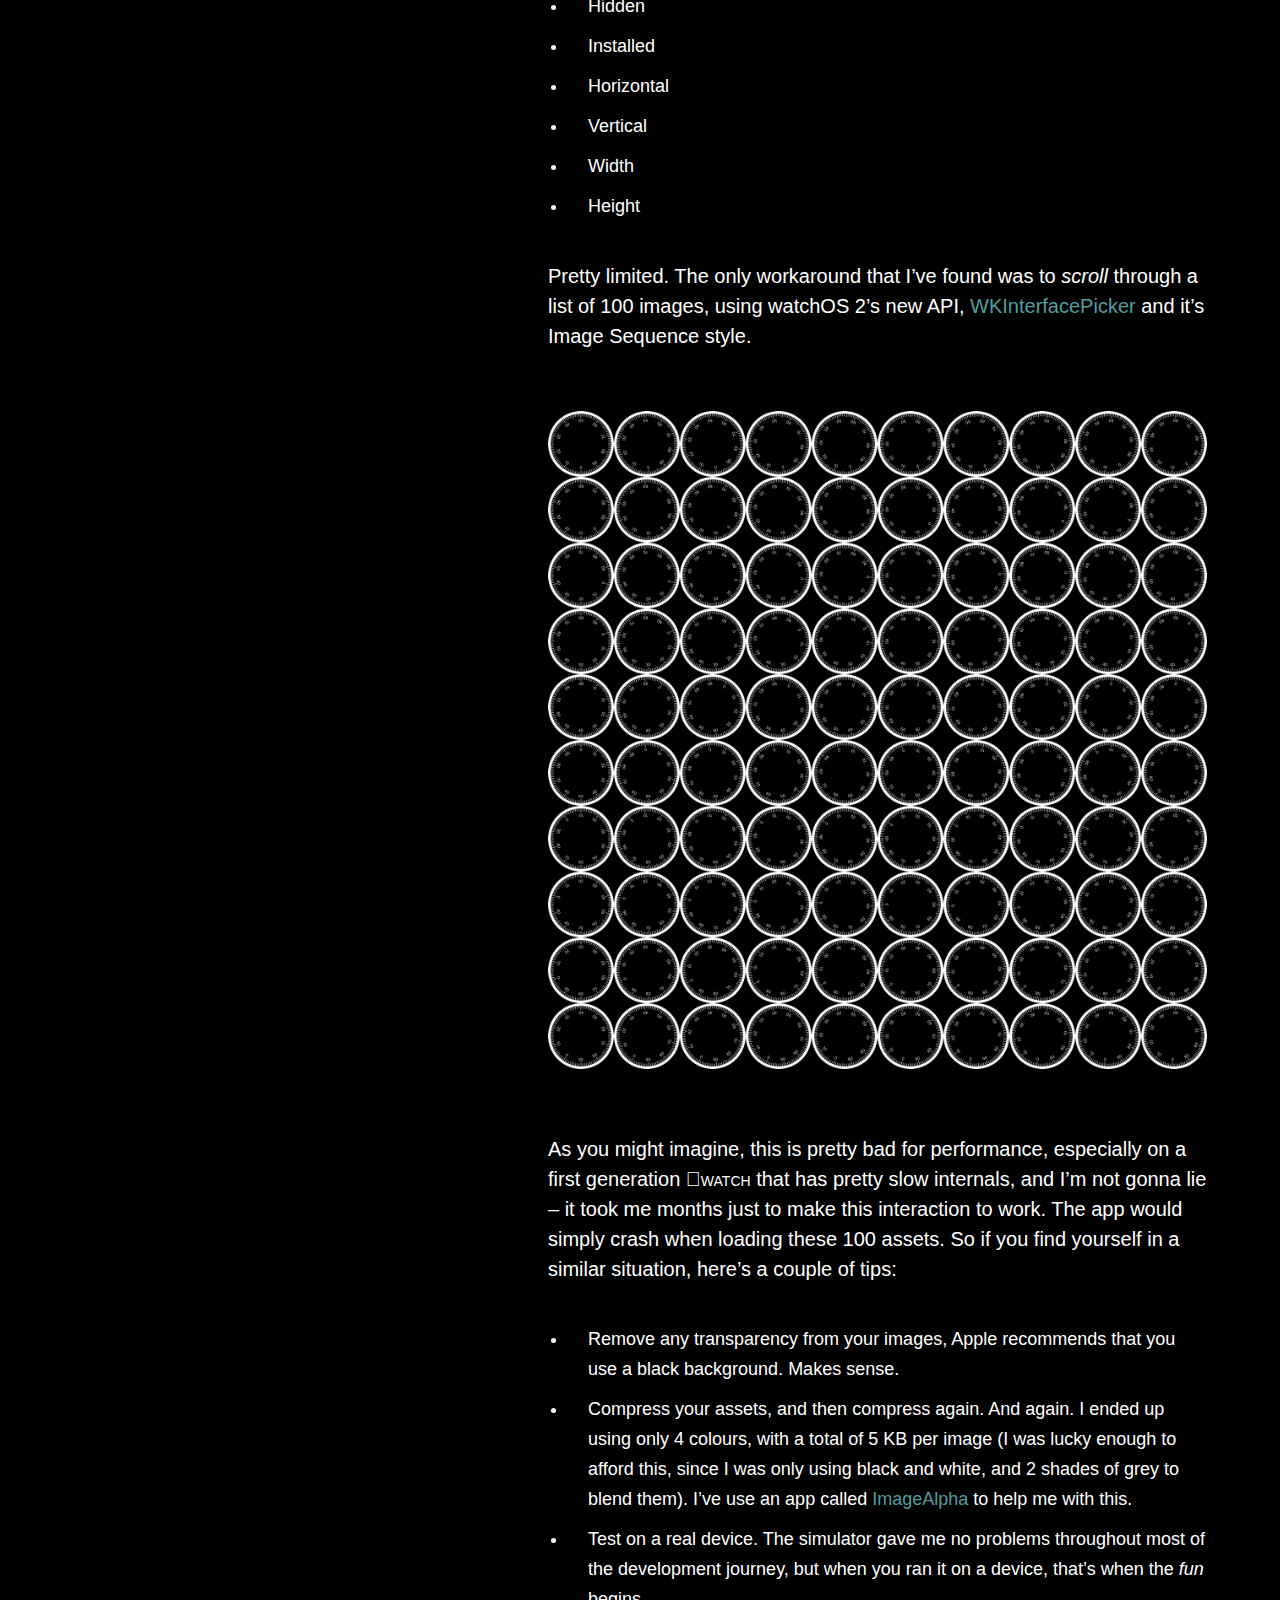
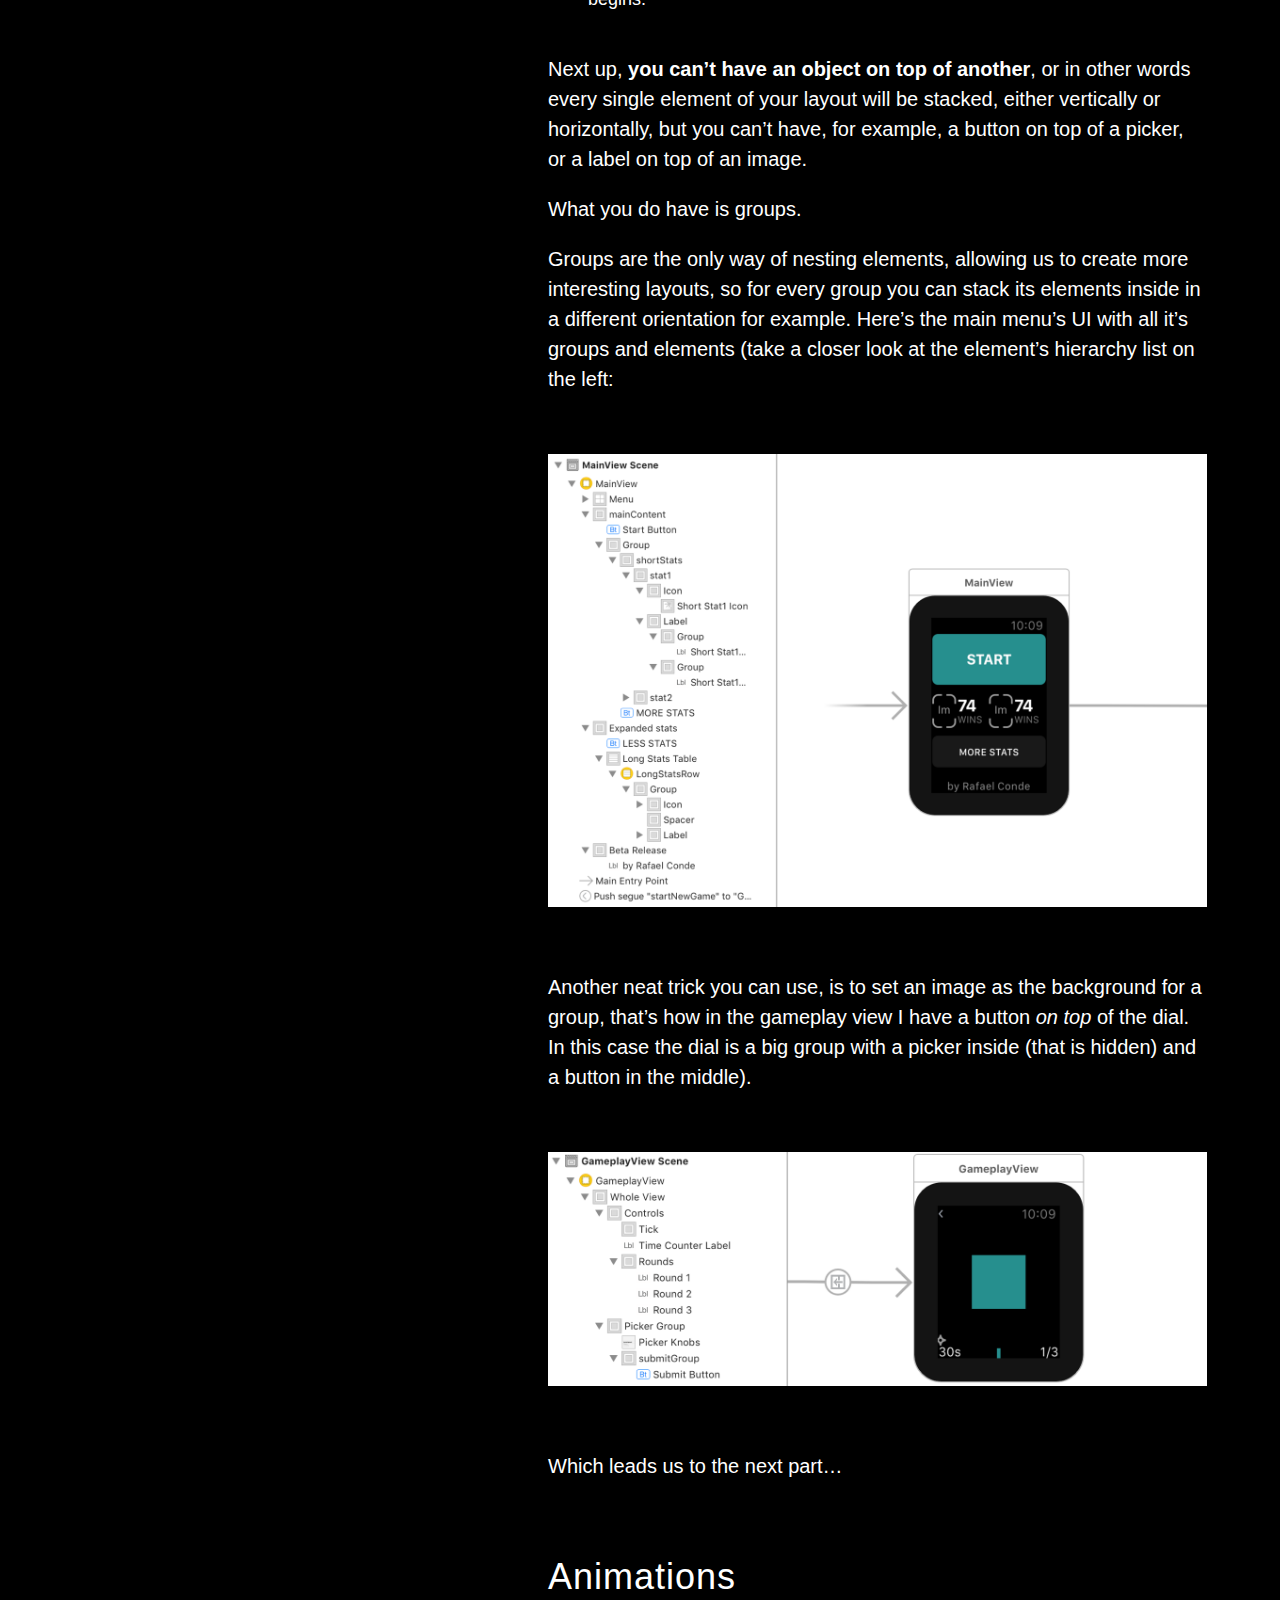
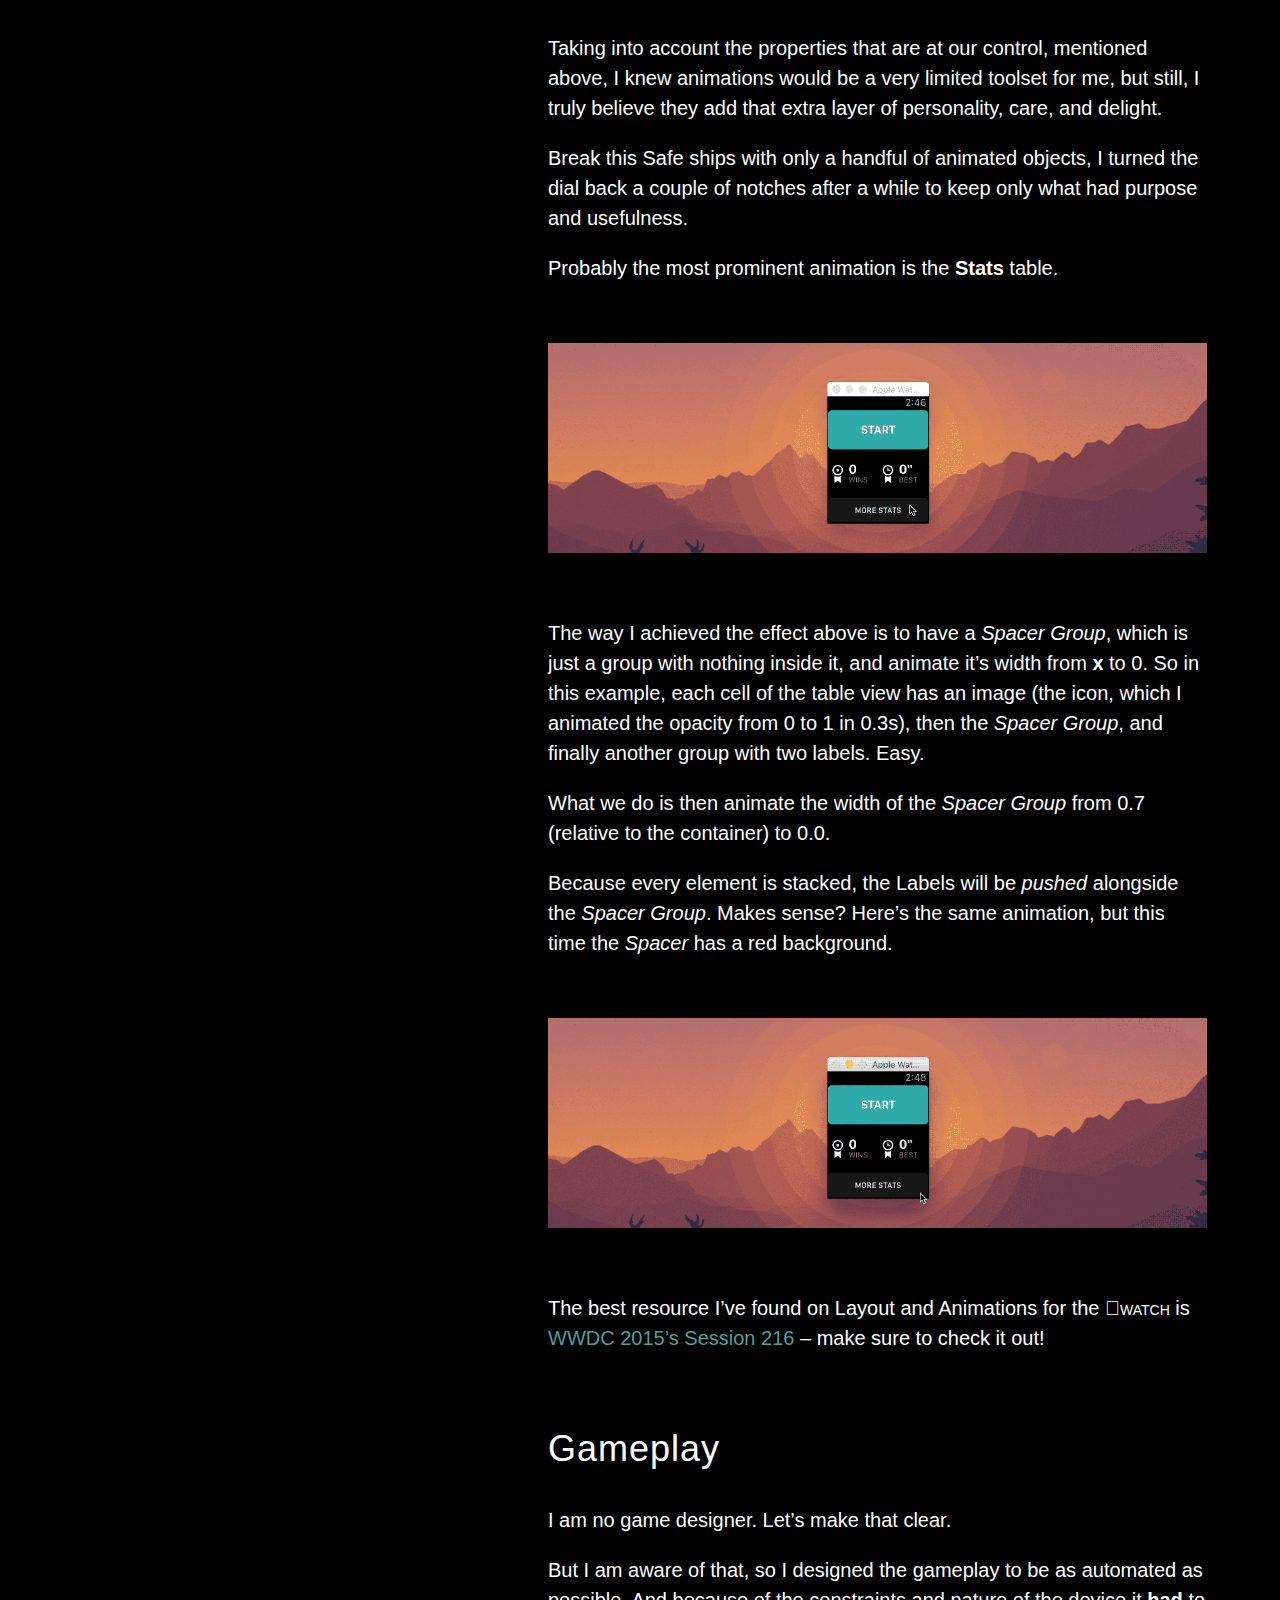
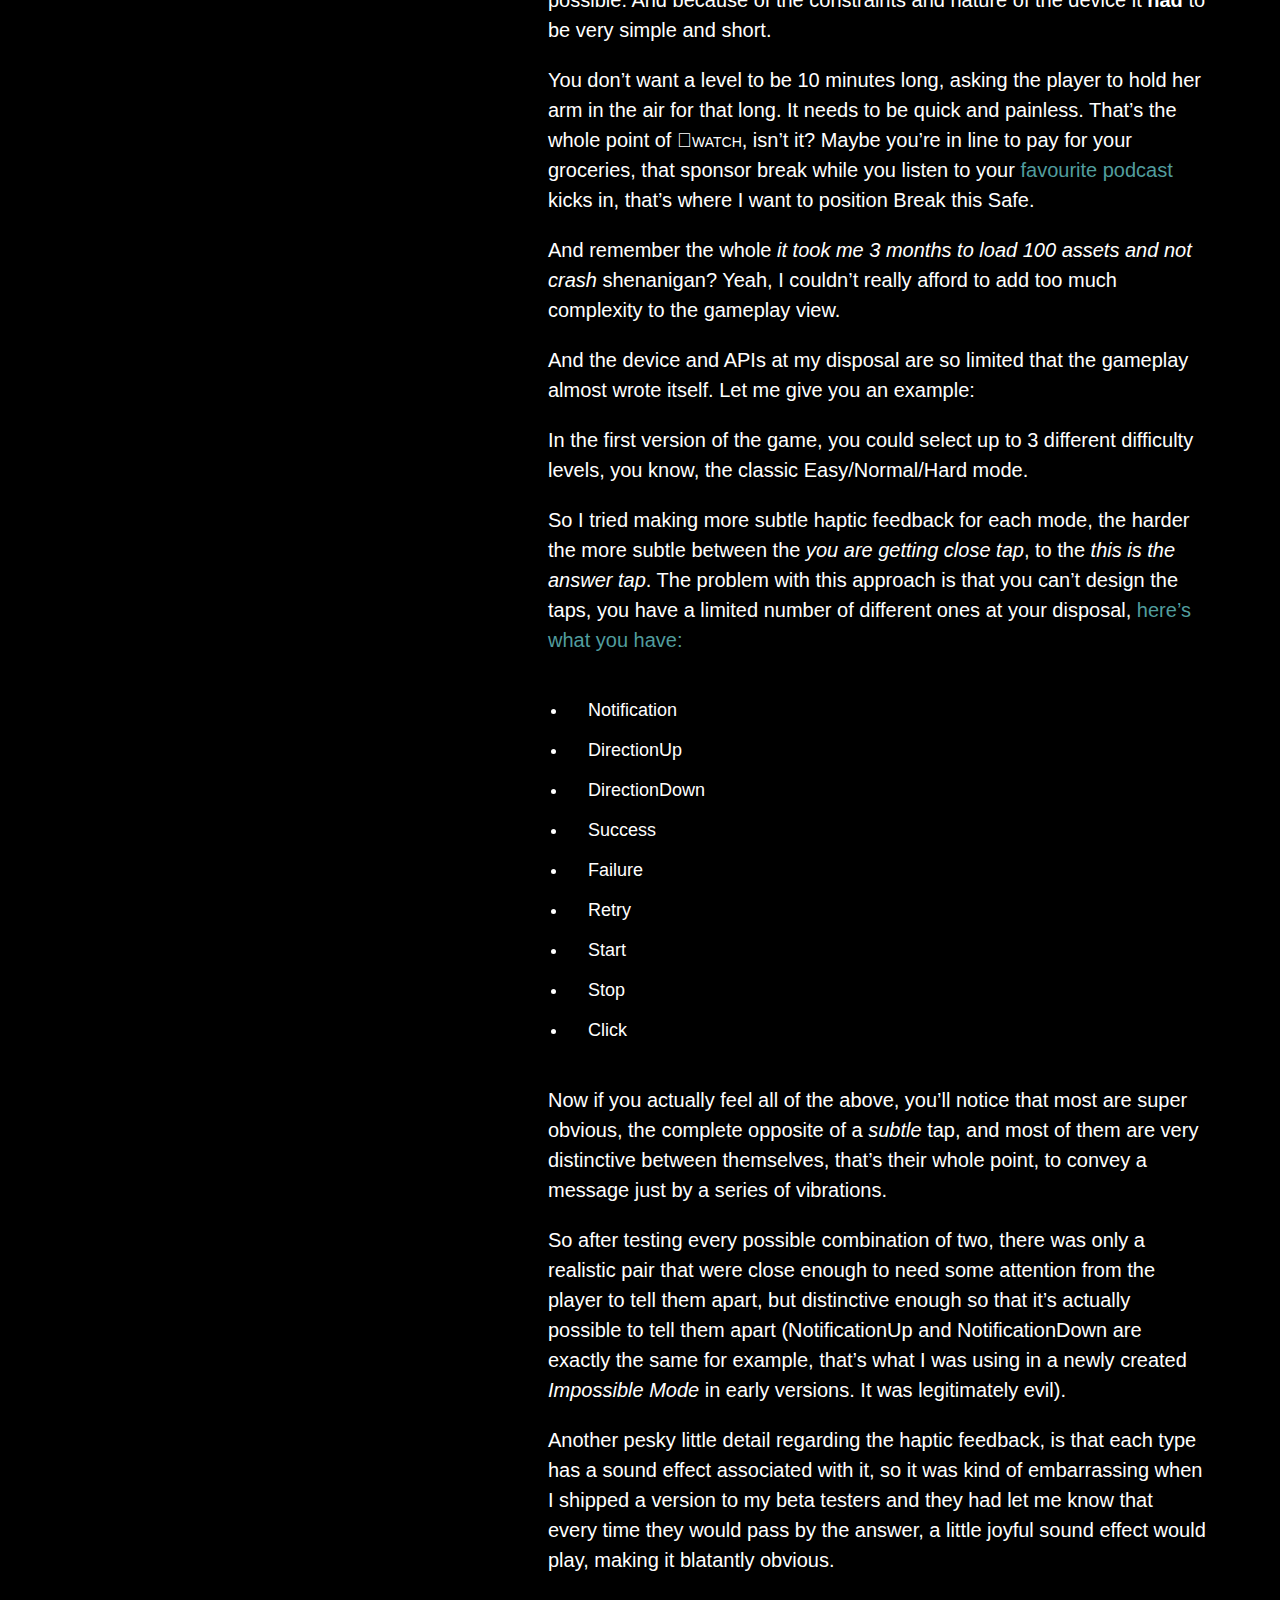
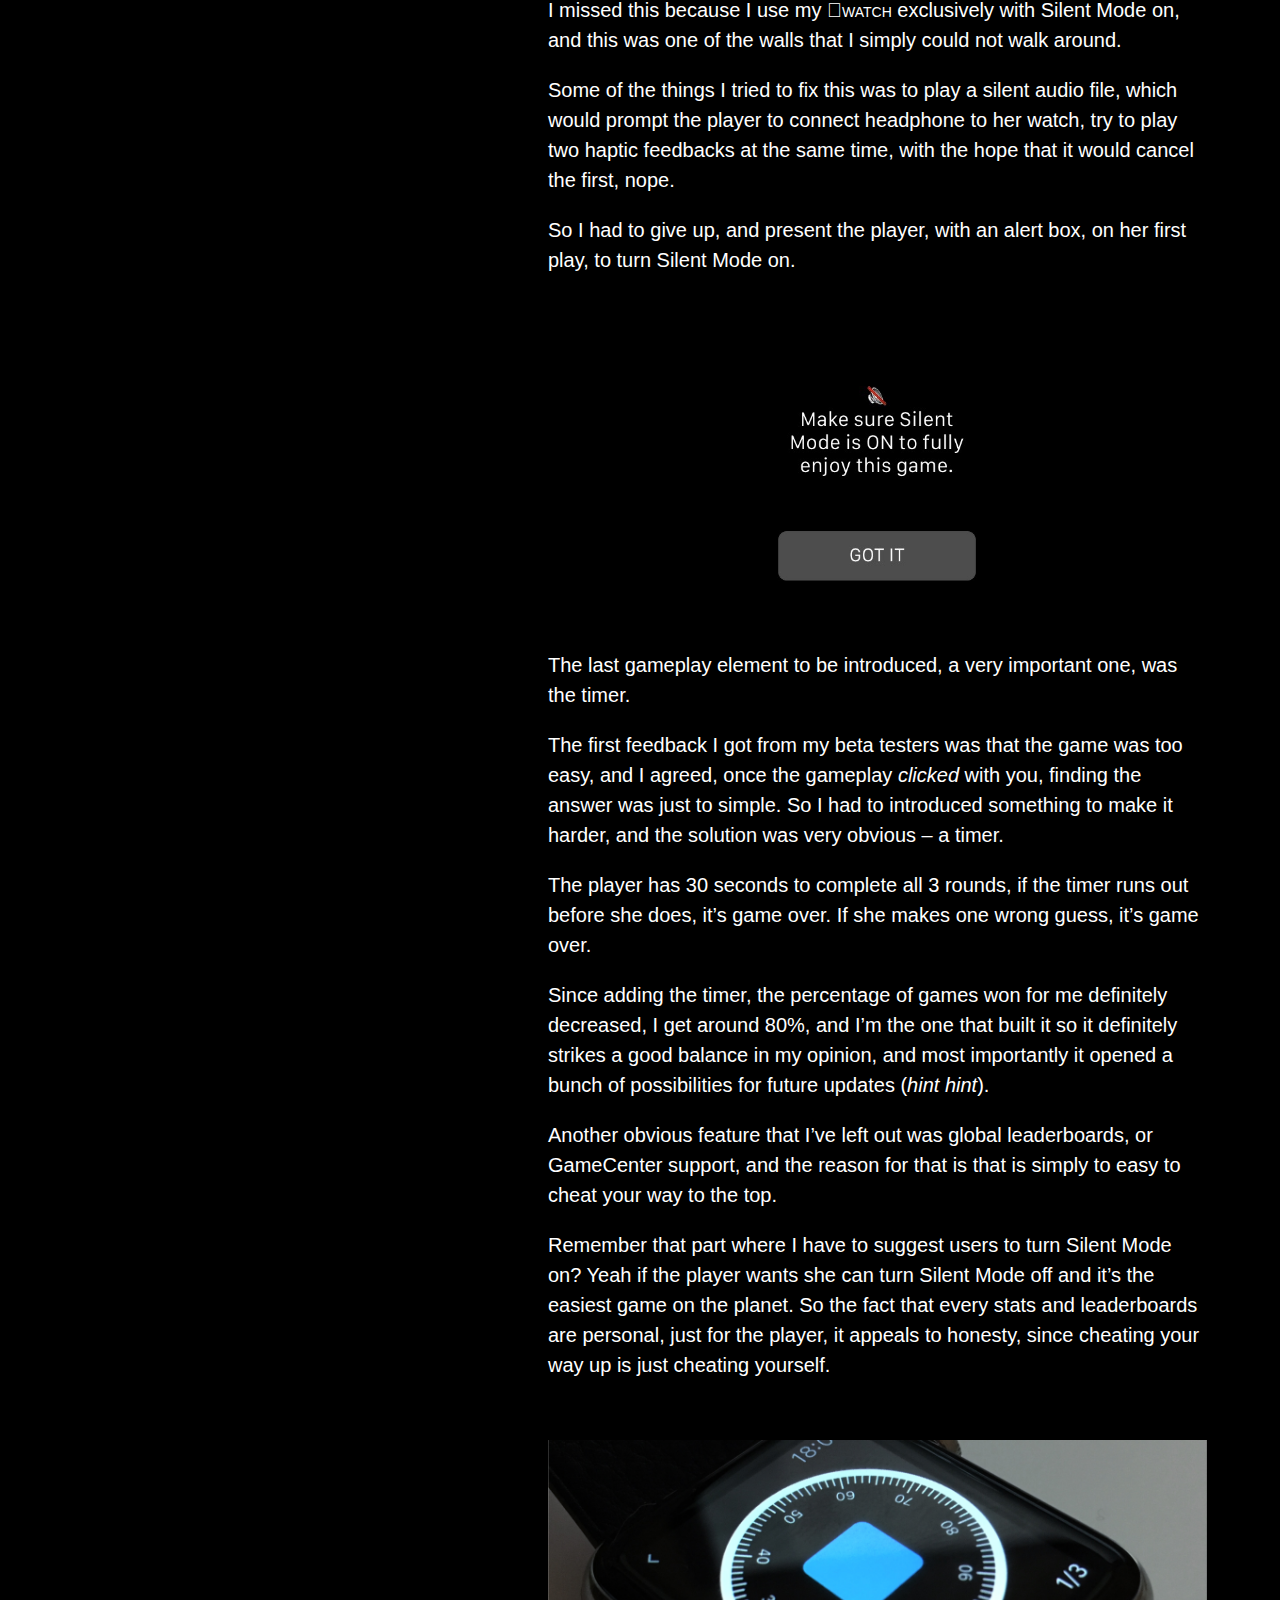
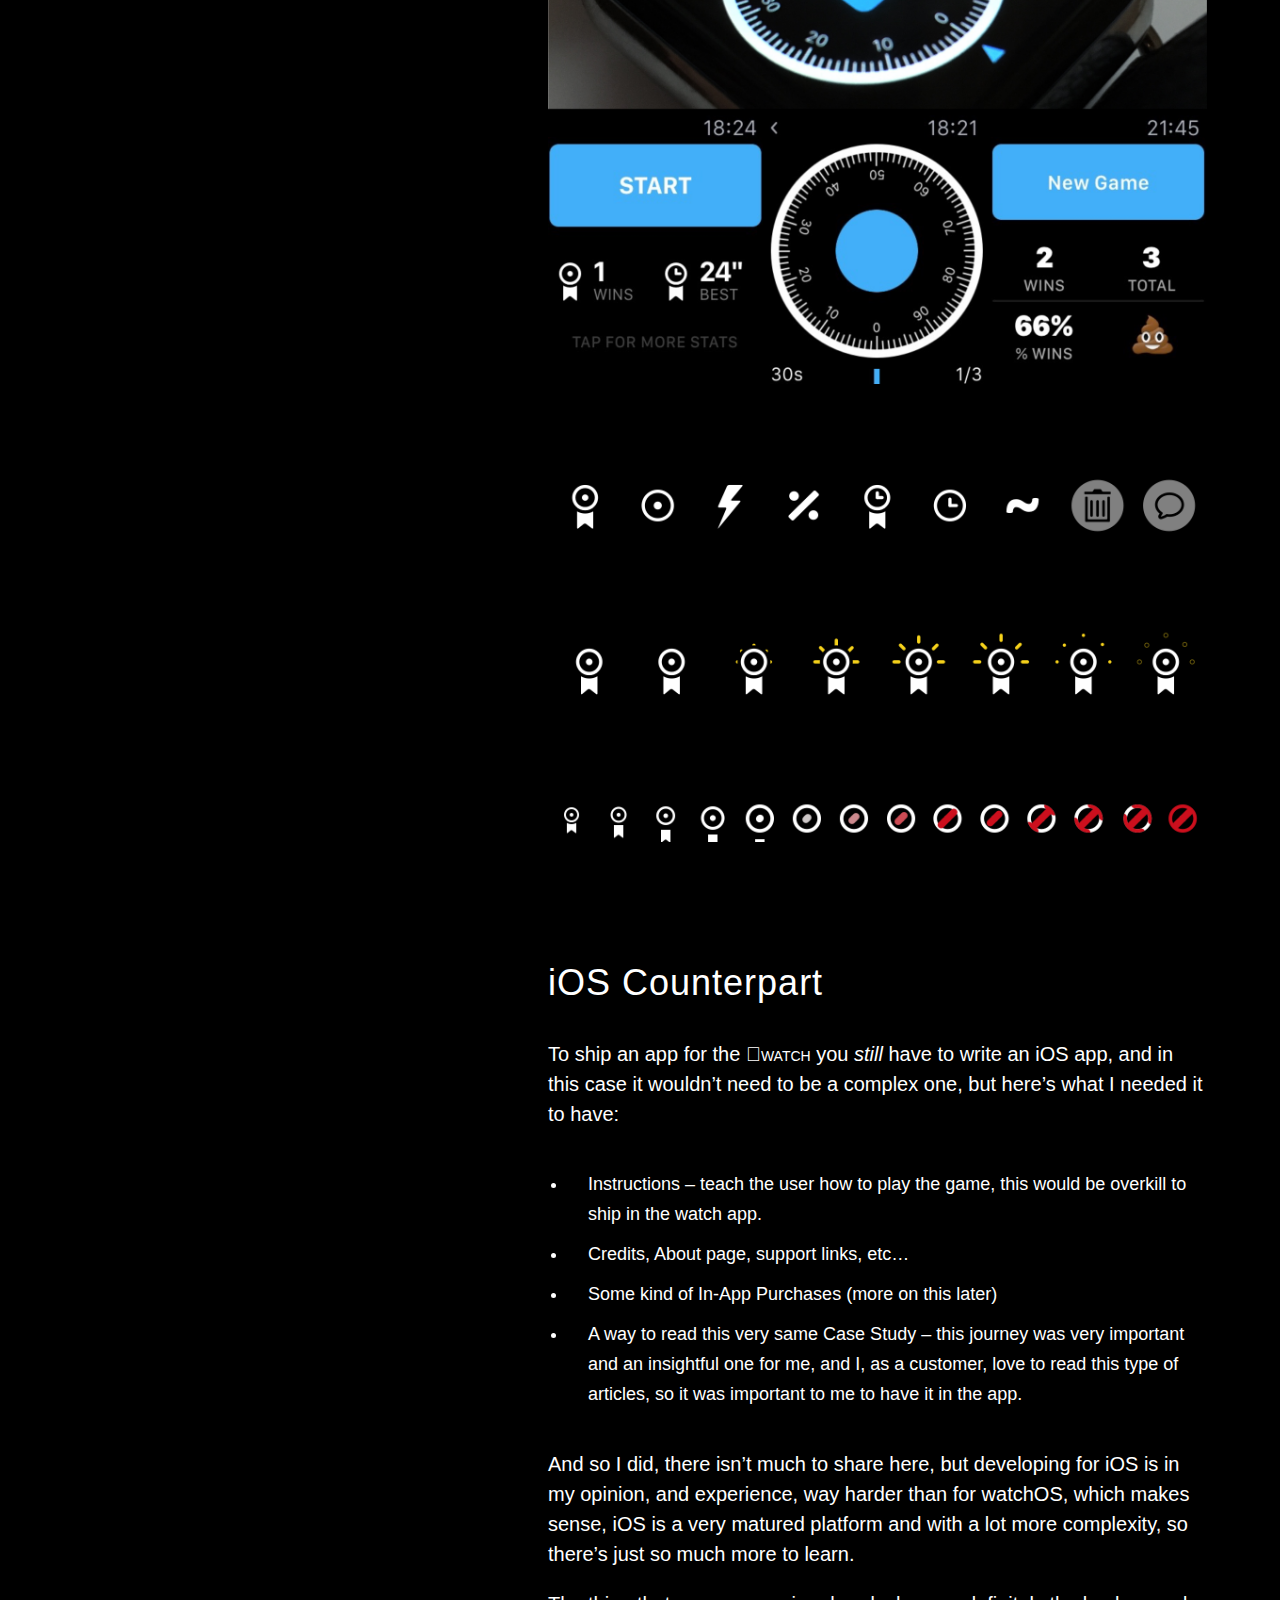
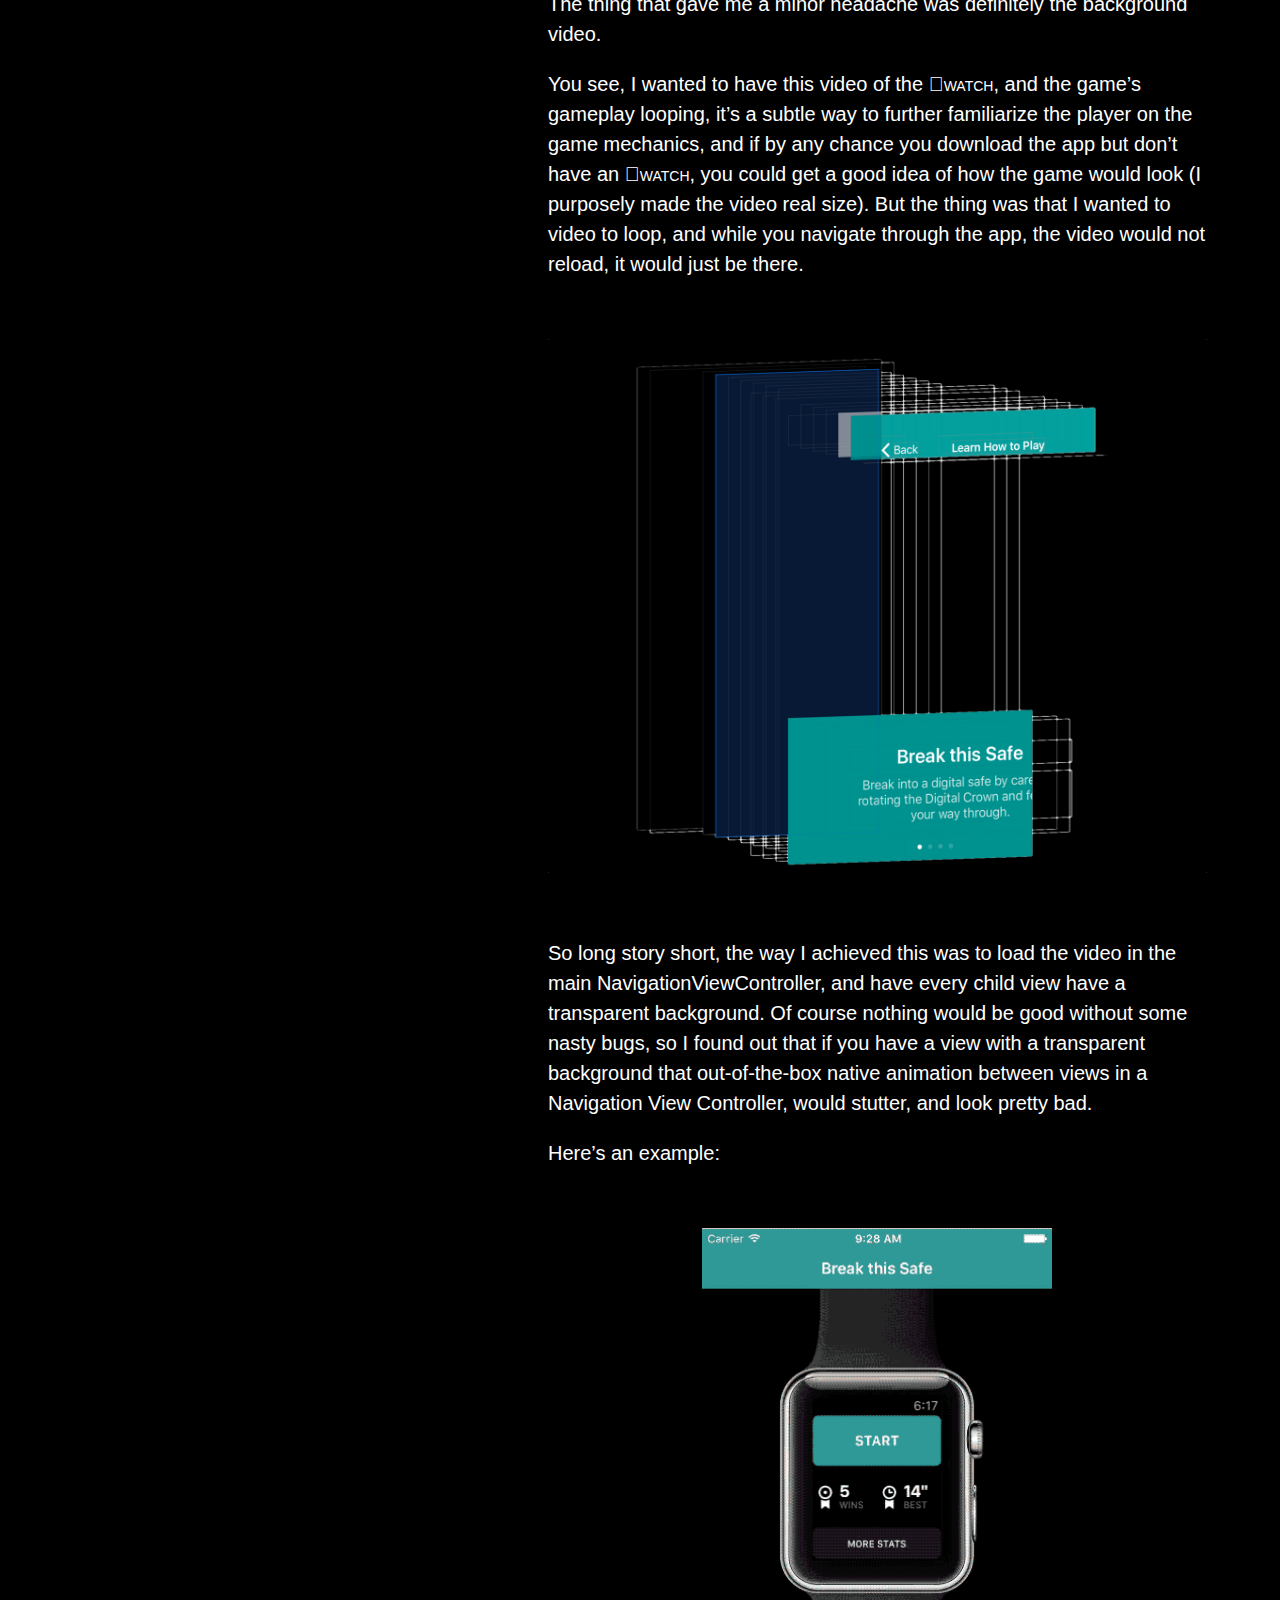
==== commit 1386e5e0: "Merge branch 'gh-pages' of github.com:rafaelconde/BreakThisSafe_Website into gh-pages" ====
--- a/index.html
+++ b/index.html
@@ -27,7 +27,7 @@
           <div class="text-wrapper">
             <h1>Break this Safe</h1>
             <h2>An <span class="smallcaps">watch</span> game in which you take advantage of the Digital&nbsp;Crown and haptic feedback to break into a safe.</h2>
-            <a href="https://itun.es/i6Ym6gj" target="_blank" class="button uppercase">Free on the App Store</a>
+            <a href="https://itun.es/i6Ym6gj" target="_blank" class=""><img class="appStoreButton" src="assets/appStoreBadge.svg"</img></a>
             <a href="#case-study" class="button alt-button uppercase">Read the Case Study</a>
             <div class="clear"></div>
             <div class="testimonials">
@@ -348,7 +348,7 @@
             <p>– Rafael Conde</p>
 
             <img src="assets/logo.png" class="logo" alt="Break this Safe Logo" />
-            <a target="_blank" href="https://itun.es/i6Ym6gj" target="_top" class="button uppercase">Free on the App Store</a>
+            <a href="https://itun.es/i6Ym6gj" target="_blank" class=""><img class="appStoreButton" src="assets/appStoreBadge.svg"</img></a>
           </div>
         </div>
       </div>
--- a/css/style.css
+++ b/css/style.css
@@ -79,8 +79,10 @@
 
 .alt-button {
   background: none;
-  border: 2px solid #fff;
+  border: 1px solid #a6a6a6;
   margin-left: 5%;
+  padding: 13px 0 13px 0;
+  border-radius: 6px;
   padding: 13px 0 13px 0; }
   @media (min-width: 500px) {
     .alt-button {
@@ -376,6 +378,16 @@
   #case-study .column2 {
     height: auto; }
 
+.appStoreButton {
+  left: 0;
+  position: relative;
+  float: left;
+  height: 52px;
+  margin-bottom: 20px; }
+  @media (max-width: 900px) {
+    .appStoreButton {
+      width: 100%; } }
+
 .press {
   width: 100vw !important; }
   .press p {
